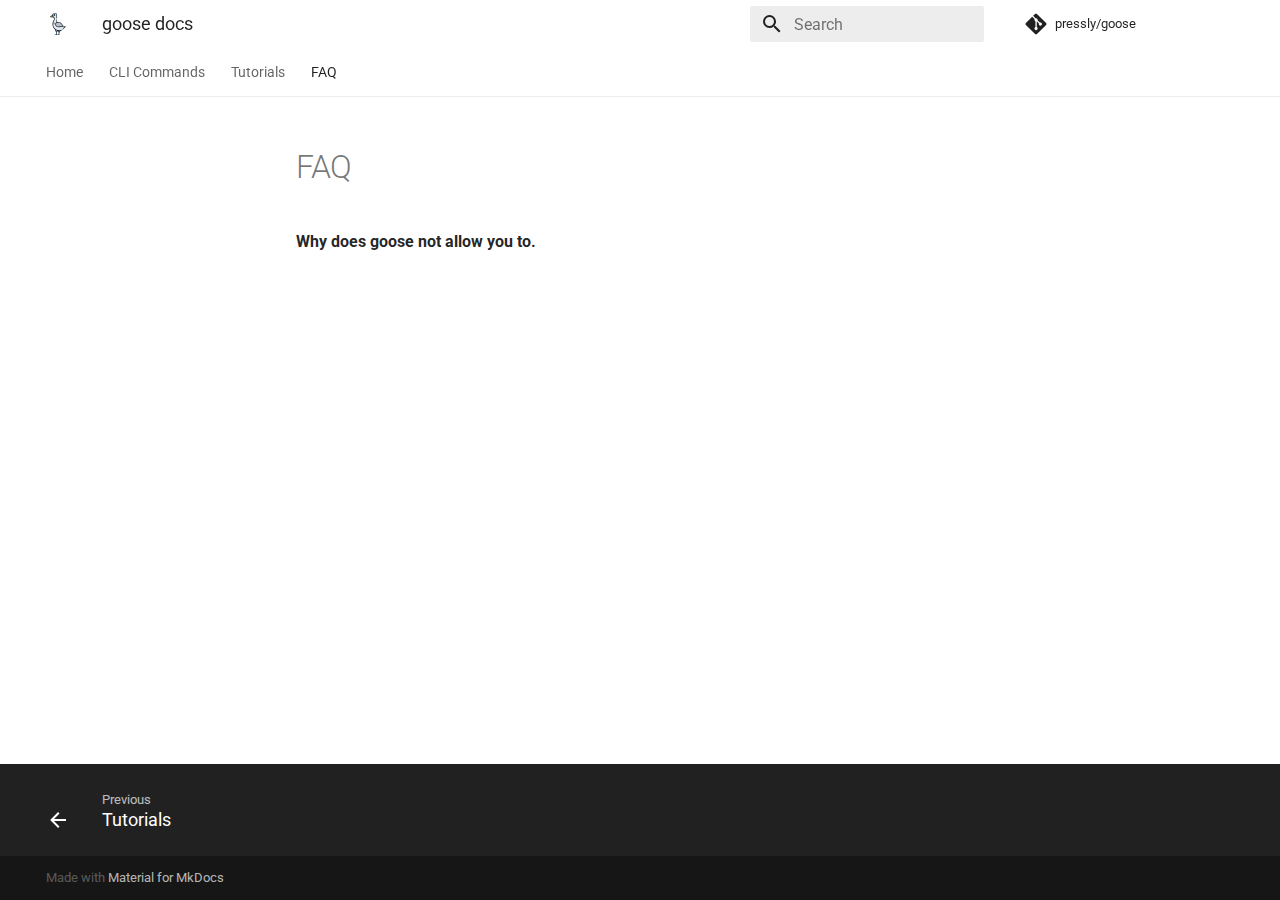
==== site/FAQ/index.html @ adbce0de "git init" ====
<!doctype html>
<html lang="en" class="no-js">
  <head>
    
      <meta charset="utf-8">
      <meta name="viewport" content="width=device-width,initial-scale=1">
      
        <meta name="description" content="The missing goose docs.">
      
      
      
      
        <link rel="canonical" href="https://pressly.github.io/goose/FAQ/">
      
      <link rel="icon" href="../assets/favicon.ico">
      <meta name="generator" content="mkdocs-1.2.2, mkdocs-material-7.2.2">
    
    
      
        <title>FAQ - goose docs</title>
      
    
    
      <link rel="stylesheet" href="../assets/stylesheets/main.1118c9be.min.css">
      
        
        <link rel="stylesheet" href="../assets/stylesheets/palette.ba0d045b.min.css">
        
          
          
          <meta name="theme-color" content="#ffffff">
        
      
    
    
    
      
        
        <link rel="preconnect" href="https://fonts.gstatic.com" crossorigin>
        <link rel="stylesheet" href="https://fonts.googleapis.com/css?family=Roboto:300,400,400i,700%7CRoboto+Mono&display=fallback">
        <style>:root{--md-text-font-family:"Roboto";--md-code-font-family:"Roboto Mono"}</style>
      
    
    
    
    
      


    
    
  </head>
  
  
    
    
    
    
    
    <body dir="ltr" data-md-color-scheme="" data-md-color-primary="white" data-md-color-accent="">
  
    
    <script>function __prefix(e){return new URL("..",location).pathname+"."+e}function __get(e,t=localStorage){return JSON.parse(t.getItem(__prefix(e)))}</script>
    
    <input class="md-toggle" data-md-toggle="drawer" type="checkbox" id="__drawer" autocomplete="off">
    <input class="md-toggle" data-md-toggle="search" type="checkbox" id="__search" autocomplete="off">
    <label class="md-overlay" for="__drawer"></label>
    <div data-md-component="skip">
      
    </div>
    <div data-md-component="announce">
      
    </div>
    
      <header class="md-header" data-md-component="header">
  <nav class="md-header__inner md-grid" aria-label="Header">
    <a href=".." title="goose docs" class="md-header__button md-logo" aria-label="goose docs" data-md-component="logo">
      
  <img src="../assets/goose.svg" alt="logo">

    </a>
    <label class="md-header__button md-icon" for="__drawer">
      <svg xmlns="http://www.w3.org/2000/svg" viewBox="0 0 24 24"><path d="M3 6h18v2H3V6m0 5h18v2H3v-2m0 5h18v2H3v-2z"/></svg>
    </label>
    <div class="md-header__title" data-md-component="header-title">
      <div class="md-header__ellipsis">
        <div class="md-header__topic">
          <span class="md-ellipsis">
            goose docs
          </span>
        </div>
        <div class="md-header__topic" data-md-component="header-topic">
          <span class="md-ellipsis">
            
              FAQ
            
          </span>
        </div>
      </div>
    </div>
    
    
    
      <label class="md-header__button md-icon" for="__search">
        <svg xmlns="http://www.w3.org/2000/svg" viewBox="0 0 24 24"><path d="M9.5 3A6.5 6.5 0 0 1 16 9.5c0 1.61-.59 3.09-1.56 4.23l.27.27h.79l5 5-1.5 1.5-5-5v-.79l-.27-.27A6.516 6.516 0 0 1 9.5 16 6.5 6.5 0 0 1 3 9.5 6.5 6.5 0 0 1 9.5 3m0 2C7 5 5 7 5 9.5S7 14 9.5 14 14 12 14 9.5 12 5 9.5 5z"/></svg>
      </label>
      
<div class="md-search" data-md-component="search" role="dialog">
  <label class="md-search__overlay" for="__search"></label>
  <div class="md-search__inner" role="search">
    <form class="md-search__form" name="search">
      <input type="text" class="md-search__input" name="query" aria-label="Search" placeholder="Search" autocapitalize="off" autocorrect="off" autocomplete="off" spellcheck="false" data-md-component="search-query" required>
      <label class="md-search__icon md-icon" for="__search">
        <svg xmlns="http://www.w3.org/2000/svg" viewBox="0 0 24 24"><path d="M9.5 3A6.5 6.5 0 0 1 16 9.5c0 1.61-.59 3.09-1.56 4.23l.27.27h.79l5 5-1.5 1.5-5-5v-.79l-.27-.27A6.516 6.516 0 0 1 9.5 16 6.5 6.5 0 0 1 3 9.5 6.5 6.5 0 0 1 9.5 3m0 2C7 5 5 7 5 9.5S7 14 9.5 14 14 12 14 9.5 12 5 9.5 5z"/></svg>
        <svg xmlns="http://www.w3.org/2000/svg" viewBox="0 0 24 24"><path d="M20 11v2H8l5.5 5.5-1.42 1.42L4.16 12l7.92-7.92L13.5 5.5 8 11h12z"/></svg>
      </label>
      <nav class="md-search__options" aria-label="Search">
        
        <button type="reset" class="md-search__icon md-icon" aria-label="Clear" tabindex="-1">
          <svg xmlns="http://www.w3.org/2000/svg" viewBox="0 0 24 24"><path d="M19 6.41 17.59 5 12 10.59 6.41 5 5 6.41 10.59 12 5 17.59 6.41 19 12 13.41 17.59 19 19 17.59 13.41 12 19 6.41z"/></svg>
        </button>
      </nav>
      
    </form>
    <div class="md-search__output">
      <div class="md-search__scrollwrap" data-md-scrollfix>
        <div class="md-search-result" data-md-component="search-result">
          <div class="md-search-result__meta">
            Initializing search
          </div>
          <ol class="md-search-result__list"></ol>
        </div>
      </div>
    </div>
  </div>
</div>
    
    
      <div class="md-header__source">
        
<a href="https://github.com/pressly/goose" title="Go to repository" class="md-source" data-md-component="source">
  <div class="md-source__icon md-icon">
    
    <svg xmlns="http://www.w3.org/2000/svg" viewBox="0 0 448 512"><path d="M439.55 236.05 244 40.45a28.87 28.87 0 0 0-40.81 0l-40.66 40.63 51.52 51.52c27.06-9.14 52.68 16.77 43.39 43.68l49.66 49.66c34.23-11.8 61.18 31 35.47 56.69-26.49 26.49-70.21-2.87-56-37.34L240.22 199v121.85c25.3 12.54 22.26 41.85 9.08 55a34.34 34.34 0 0 1-48.55 0c-17.57-17.6-11.07-46.91 11.25-56v-123c-20.8-8.51-24.6-30.74-18.64-45L142.57 101 8.45 235.14a28.86 28.86 0 0 0 0 40.81l195.61 195.6a28.86 28.86 0 0 0 40.8 0l194.69-194.69a28.86 28.86 0 0 0 0-40.81z"/></svg>
  </div>
  <div class="md-source__repository">
    pressly/goose
  </div>
</a>
      </div>
    
  </nav>
</header>
    
    <div class="md-container" data-md-component="container">
      
      
        
          
<nav class="md-tabs" aria-label="Tabs" data-md-component="tabs">
  <div class="md-tabs__inner md-grid">
    <ul class="md-tabs__list">
      
        
  
  


  <li class="md-tabs__item">
    <a href=".." class="md-tabs__link">
      Home
    </a>
  </li>

      
        
  
  


  
  
  
    <li class="md-tabs__item">
      <a href="../commands/commands/" class="md-tabs__link">
        CLI Commands
      </a>
    </li>
  

      
        
  
  


  <li class="md-tabs__item">
    <a href="../tutorials/" class="md-tabs__link">
      Tutorials
    </a>
  </li>

      
        
  
  
    
  


  <li class="md-tabs__item">
    <a href="./" class="md-tabs__link md-tabs__link--active">
      FAQ
    </a>
  </li>

      
    </ul>
  </div>
</nav>
        
      
      <main class="md-main" data-md-component="main">
        <div class="md-main__inner md-grid">
          
            
              
              <div class="md-sidebar md-sidebar--primary" data-md-component="sidebar" data-md-type="navigation" >
                <div class="md-sidebar__scrollwrap">
                  <div class="md-sidebar__inner">
                    

  


<nav class="md-nav md-nav--primary md-nav--lifted" aria-label="Navigation" data-md-level="0">
  <label class="md-nav__title" for="__drawer">
    <a href=".." title="goose docs" class="md-nav__button md-logo" aria-label="goose docs" data-md-component="logo">
      
  <img src="../assets/goose.svg" alt="logo">

    </a>
    goose docs
  </label>
  
    <div class="md-nav__source">
      
<a href="https://github.com/pressly/goose" title="Go to repository" class="md-source" data-md-component="source">
  <div class="md-source__icon md-icon">
    
    <svg xmlns="http://www.w3.org/2000/svg" viewBox="0 0 448 512"><path d="M439.55 236.05 244 40.45a28.87 28.87 0 0 0-40.81 0l-40.66 40.63 51.52 51.52c27.06-9.14 52.68 16.77 43.39 43.68l49.66 49.66c34.23-11.8 61.18 31 35.47 56.69-26.49 26.49-70.21-2.87-56-37.34L240.22 199v121.85c25.3 12.54 22.26 41.85 9.08 55a34.34 34.34 0 0 1-48.55 0c-17.57-17.6-11.07-46.91 11.25-56v-123c-20.8-8.51-24.6-30.74-18.64-45L142.57 101 8.45 235.14a28.86 28.86 0 0 0 0 40.81l195.61 195.6a28.86 28.86 0 0 0 40.8 0l194.69-194.69a28.86 28.86 0 0 0 0-40.81z"/></svg>
  </div>
  <div class="md-source__repository">
    pressly/goose
  </div>
</a>
    </div>
  
  <ul class="md-nav__list" data-md-scrollfix>
    
      
      
      

  
  
  
    <li class="md-nav__item">
      <a href=".." class="md-nav__link">
        Home
      </a>
    </li>
  

    
      
      
      

  
  
  
    
    <li class="md-nav__item md-nav__item--nested">
      
      
        <input class="md-nav__toggle md-toggle" data-md-toggle="__nav_2" type="checkbox" id="__nav_2" >
      
      <label class="md-nav__link" for="__nav_2">
        CLI Commands
        <span class="md-nav__icon md-icon"></span>
      </label>
      <nav class="md-nav" aria-label="CLI Commands" data-md-level="1">
        <label class="md-nav__title" for="__nav_2">
          <span class="md-nav__icon md-icon"></span>
          CLI Commands
        </label>
        <ul class="md-nav__list" data-md-scrollfix>
          
            
  
  
  
    <li class="md-nav__item">
      <a href="../commands/commands/" class="md-nav__link">
        Commands
      </a>
    </li>
  

          
            
  
  
  
    <li class="md-nav__item">
      <a href="../commands/experimental/" class="md-nav__link">
        Experimental
      </a>
    </li>
  

          
        </ul>
      </nav>
    </li>
  

    
      
      
      

  
  
  
    <li class="md-nav__item">
      <a href="../tutorials/" class="md-nav__link">
        Tutorials
      </a>
    </li>
  

    
      
      
      

  
  
    
  
  
    <li class="md-nav__item md-nav__item--active">
      
      <input class="md-nav__toggle md-toggle" data-md-toggle="toc" type="checkbox" id="__toc">
      
      
      
      <a href="./" class="md-nav__link md-nav__link--active">
        FAQ
      </a>
      
    </li>
  

    
  </ul>
</nav>
                  </div>
                </div>
              </div>
            
            
          
          <div class="md-content" data-md-component="content">
            <article class="md-content__inner md-typeset">
              
                
                
                  <h1>FAQ</h1>
                
                <p><strong>Why does goose not allow you to.</strong></p>
                
              
              
                


              
            </article>
          </div>
        </div>
        
      </main>
      
        
<footer class="md-footer">
  
    <nav class="md-footer__inner md-grid" aria-label="Footer">
      
        
        <a href="../tutorials/" class="md-footer__link md-footer__link--prev" aria-label="Previous: Tutorials" rel="prev">
          <div class="md-footer__button md-icon">
            <svg xmlns="http://www.w3.org/2000/svg" viewBox="0 0 24 24"><path d="M20 11v2H8l5.5 5.5-1.42 1.42L4.16 12l7.92-7.92L13.5 5.5 8 11h12z"/></svg>
          </div>
          <div class="md-footer__title">
            <div class="md-ellipsis">
              <span class="md-footer__direction">
                Previous
              </span>
              Tutorials
            </div>
          </div>
        </a>
      
      
    </nav>
  
  <div class="md-footer-meta md-typeset">
    <div class="md-footer-meta__inner md-grid">
      <div class="md-footer-copyright">
        
        Made with
        <a href="https://squidfunk.github.io/mkdocs-material/" target="_blank" rel="noopener">
          Material for MkDocs
        </a>
        
      </div>
      
    </div>
  </div>
</footer>
      
    </div>
    <div class="md-dialog" data-md-component="dialog">
      <div class="md-dialog__inner md-typeset"></div>
    </div>
    <script id="__config" type="application/json">{"base": "..", "features": ["navigation.instant", "navigation.tracking", "navigation.tabs", "navigation.sections"], "translations": {"clipboard.copy": "Copy to clipboard", "clipboard.copied": "Copied to clipboard", "search.config.lang": "en", "search.config.pipeline": "trimmer, stopWordFilter", "search.config.separator": "[\\s\\-]+", "search.placeholder": "Search", "search.result.placeholder": "Type to start searching", "search.result.none": "No matching documents", "search.result.one": "1 matching document", "search.result.other": "# matching documents", "search.result.more.one": "1 more on this page", "search.result.more.other": "# more on this page", "search.result.term.missing": "Missing", "select.version.title": "Select version"}, "search": "../assets/javascripts/workers/search.709b4209.min.js", "version": null}</script>
    
    
      <script src="../assets/javascripts/bundle.2b46852b.min.js"></script>
      
    
  </body>
</html>
---- site/assets/stylesheets/main.1118c9be.min.css ----
@charset "UTF-8";html{-webkit-text-size-adjust:none;-ms-text-size-adjust:none;text-size-adjust:none;box-sizing:border-box}*,:after,:before{box-sizing:inherit}body{margin:0}a,button,input,label{-webkit-tap-highlight-color:transparent}a{color:inherit;text-decoration:none}hr{border:0;box-sizing:content-box;display:block;height:.05rem;overflow:visible;padding:0}small{font-size:80%}sub,sup{line-height:1em}img{border-style:none}table{border-collapse:separate;border-spacing:0}td,th{font-weight:400;vertical-align:top}button{background:transparent;border:0;font-family:inherit;font-size:inherit;margin:0;padding:0}input{border:0;outline:none}:root{--md-default-fg-color:rgba(0,0,0,0.87);--md-default-fg-color--light:rgba(0,0,0,0.54);--md-default-fg-color--lighter:rgba(0,0,0,0.32);--md-default-fg-color--lightest:rgba(0,0,0,0.07);--md-default-bg-color:#fff;--md-default-bg-color--light:hsla(0,0%,100%,0.7);--md-default-bg-color--lighter:hsla(0,0%,100%,0.3);--md-default-bg-color--lightest:hsla(0,0%,100%,0.12);--md-primary-fg-color:#4051b5;--md-primary-fg-color--light:#5d6cc0;--md-primary-fg-color--dark:#303fa1;--md-primary-bg-color:#fff;--md-primary-bg-color--light:hsla(0,0%,100%,0.7);--md-accent-fg-color:#526cfe;--md-accent-fg-color--transparent:rgba(82,108,254,0.1);--md-accent-bg-color:#fff;--md-accent-bg-color--light:hsla(0,0%,100%,0.7)}:root>*{--md-code-fg-color:#36464e;--md-code-bg-color:#f5f5f5;--md-code-hl-color:rgba(255,255,0,0.5);--md-code-hl-number-color:#d52a2a;--md-code-hl-special-color:#db1457;--md-code-hl-function-color:#a846b9;--md-code-hl-constant-color:#6e59d9;--md-code-hl-keyword-color:#3f6ec6;--md-code-hl-string-color:#1c7d4d;--md-code-hl-name-color:var(--md-code-fg-color);--md-code-hl-operator-color:var(--md-default-fg-color--light);--md-code-hl-punctuation-color:var(--md-default-fg-color--light);--md-code-hl-comment-color:var(--md-default-fg-color--light);--md-code-hl-generic-color:var(--md-default-fg-color--light);--md-code-hl-variable-color:var(--md-default-fg-color--light);--md-typeset-color:var(--md-default-fg-color);--md-typeset-a-color:var(--md-primary-fg-color);--md-typeset-mark-color:rgba(255,255,0,0.5);--md-typeset-del-color:hsla(6,90%,60%,0.15);--md-typeset-ins-color:rgba(11,213,112,0.15);--md-typeset-kbd-color:#fafafa;--md-typeset-kbd-accent-color:#fff;--md-typeset-kbd-border-color:#b8b8b8;--md-admonition-fg-color:var(--md-default-fg-color);--md-admonition-bg-color:var(--md-default-bg-color);--md-footer-fg-color:#fff;--md-footer-fg-color--light:hsla(0,0%,100%,0.7);--md-footer-fg-color--lighter:hsla(0,0%,100%,0.3);--md-footer-bg-color:rgba(0,0,0,0.87);--md-footer-bg-color--dark:rgba(0,0,0,0.32)}.md-icon svg{fill:currentColor;display:block;height:1.2rem;width:1.2rem}body{-webkit-font-smoothing:antialiased;-moz-osx-font-smoothing:grayscale}body,input{font-feature-settings:"kern","liga";font-family:var(--md-text-font-family,_),-apple-system,BlinkMacSystemFont,Helvetica,Arial,sans-serif}body,code,input,kbd,pre{color:var(--md-typeset-color)}code,kbd,pre{font-feature-settings:"kern";font-family:var(--md-code-font-family,_),SFMono-Regular,Consolas,Menlo,monospace}:root{--md-typeset-table--ascending:url('data:image/svg+xml;charset=utf-8,<svg xmlns="http://www.w3.org/2000/svg" viewBox="0 0 24 24"><path d="M11 4h2v12l5.5-5.5 1.42 1.42L12 19.84l-7.92-7.92L5.5 10.5 11 16V4z"/></svg>');--md-typeset-table--descending:url('data:image/svg+xml;charset=utf-8,<svg xmlns="http://www.w3.org/2000/svg" viewBox="0 0 24 24"><path d="M13 20h-2V8l-5.5 5.5-1.42-1.42L12 4.16l7.92 7.92-1.42 1.42L13 8v12z"/></svg>')}.md-typeset{-webkit-print-color-adjust:exact;color-adjust:exact;font-size:.8rem;line-height:1.6}@media print{.md-typeset{font-size:.68rem}}.md-typeset blockquote,.md-typeset dl,.md-typeset figure,.md-typeset ol,.md-typeset pre,.md-typeset ul{margin:1em 0}.md-typeset h1{color:var(--md-default-fg-color--light);font-size:2em;line-height:1.3;margin:0 0 1.25em}.md-typeset h1,.md-typeset h2{font-weight:300;letter-spacing:-.01em}.md-typeset h2{font-size:1.5625em;line-height:1.4;margin:1.6em 0 .64em}.md-typeset h3{font-size:1.25em;font-weight:400;letter-spacing:-.01em;line-height:1.5;margin:1.6em 0 .8em}.md-typeset h2+h3{margin-top:.8em}.md-typeset h4{font-weight:700;letter-spacing:-.01em;margin:1em 0}.md-typeset h5,.md-typeset h6{color:var(--md-default-fg-color--light);font-size:.8em;font-weight:700;letter-spacing:-.01em;margin:1.25em 0}.md-typeset h5{text-transform:uppercase}.md-typeset hr{border-bottom:.05rem solid var(--md-default-fg-color--lightest);display:flow-root;margin:1.5em 0}.md-typeset a{color:var(--md-typeset-a-color);word-break:break-word}.md-typeset a,.md-typeset a:before{transition:color 125ms}.md-typeset a:focus,.md-typeset a:hover{color:var(--md-accent-fg-color)}.md-typeset a.focus-visible{outline-color:var(--md-accent-fg-color);outline-offset:.2rem}.md-typeset code,.md-typeset kbd,.md-typeset pre{color:var(--md-code-fg-color);direction:ltr}@media print{.md-typeset code,.md-typeset kbd,.md-typeset pre{white-space:pre-wrap}}.md-typeset code{background-color:var(--md-code-bg-color);border-radius:.1rem;-webkit-box-decoration-break:clone;box-decoration-break:clone;font-size:.85em;padding:0 .2941176471em;word-break:break-word}.md-typeset code:not(.focus-visible){-webkit-tap-highlight-color:transparent;outline:none}.md-typeset h1 code,.md-typeset h2 code,.md-typeset h3 code,.md-typeset h4 code,.md-typeset h5 code,.md-typeset h6 code{background-color:transparent;box-shadow:none;margin:initial;padding:initial}.md-typeset a code{color:currentColor}.md-typeset pre{display:flow-root;line-height:1.4;position:relative}.md-typeset pre>code{-webkit-box-decoration-break:slice;box-decoration-break:slice;box-shadow:none;display:block;margin:0;overflow:auto;padding:.7720588235em 1.1764705882em;scrollbar-color:var(--md-default-fg-color--lighter) transparent;scrollbar-width:thin;touch-action:auto;word-break:normal}.md-typeset pre>code:hover{scrollbar-color:var(--md-accent-fg-color) transparent}.md-typeset pre>code::-webkit-scrollbar{height:.2rem;width:.2rem}.md-typeset pre>code::-webkit-scrollbar-thumb{background-color:var(--md-default-fg-color--lighter)}.md-typeset pre>code::-webkit-scrollbar-thumb:hover{background-color:var(--md-accent-fg-color)}@media screen and (max-width:44.9375em){.md-typeset>pre{margin:1em -.8rem}.md-typeset>pre code{border-radius:0}}.md-typeset kbd{background-color:var(--md-typeset-kbd-color);border-radius:.1rem;box-shadow:0 .1rem 0 .05rem var(--md-typeset-kbd-border-color),0 .1rem 0 var(--md-typeset-kbd-border-color),0 -.1rem .2rem var(--md-typeset-kbd-accent-color) inset;color:var(--md-default-fg-color);display:inline-block;font-size:.75em;padding:0 .6666666667em;vertical-align:text-top;word-break:break-word}.md-typeset mark{background-color:var(--md-typeset-mark-color);-webkit-box-decoration-break:clone;box-decoration-break:clone;color:inherit;word-break:break-word}.md-typeset abbr{border-bottom:.05rem dotted var(--md-default-fg-color--light);cursor:help;text-decoration:none}@media (hover:none){.md-typeset abbr{position:relative}.md-typeset abbr[title]:focus:after,.md-typeset abbr[title]:hover:after{background-color:var(--md-default-fg-color);border-radius:.1rem;box-shadow:0 2px 2px 0 rgba(0,0,0,.14),0 1px 5px 0 rgba(0,0,0,.12),0 3px 1px -2px rgba(0,0,0,.2);color:var(--md-default-bg-color);content:attr(title);display:inline-block;font-size:.7rem;left:0;margin-top:2em;max-width:80%;min-width:-webkit-max-content;min-width:-moz-max-content;min-width:max-content;padding:.2rem .3rem;position:absolute;width:auto}}.md-typeset small{opacity:.75}.md-typeset sub,.md-typeset sup{margin-left:.078125em}[dir=rtl] .md-typeset sub,[dir=rtl] .md-typeset sup{margin-left:0;margin-right:.078125em}.md-typeset blockquote{border-left:.2rem solid var(--md-default-fg-color--lighter);color:var(--md-default-fg-color--light);display:flow-root;padding-left:.6rem}[dir=rtl] .md-typeset blockquote{border-left:initial;border-right:.2rem solid var(--md-default-fg-color--lighter);padding-left:0;padding-right:.6rem}.md-typeset ul{list-style-type:disc}.md-typeset ol,.md-typeset ul{display:flow-root;margin-left:.625em;padding:0}[dir=rtl] .md-typeset ol,[dir=rtl] .md-typeset ul{margin-left:0;margin-right:.625em}.md-typeset ol ol,.md-typeset ul ol{list-style-type:lower-alpha}.md-typeset ol ol ol,.md-typeset ul ol ol{list-style-type:lower-roman}.md-typeset ol li,.md-typeset ul li{margin-bottom:.5em;margin-left:1.25em}[dir=rtl] .md-typeset ol li,[dir=rtl] .md-typeset ul li{margin-left:0;margin-right:1.25em}.md-typeset ol li blockquote,.md-typeset ol li p,.md-typeset ul li blockquote,.md-typeset ul li p{margin:.5em 0}.md-typeset ol li:last-child,.md-typeset ul li:last-child{margin-bottom:0}.md-typeset ol li ol,.md-typeset ol li ul,.md-typeset ul li ol,.md-typeset ul li ul{margin:.5em 0 .5em .625em}[dir=rtl] .md-typeset ol li ol,[dir=rtl] .md-typeset ol li ul,[dir=rtl] .md-typeset ul li ol,[dir=rtl] .md-typeset ul li ul{margin-left:0;margin-right:.625em}.md-typeset dd{margin:1em 0 1.5em 1.875em}[dir=rtl] .md-typeset dd{margin-left:0;margin-right:1.875em}.md-typeset img,.md-typeset svg{height:auto;max-width:100%}.md-typeset img[align=left],.md-typeset svg[align=left]{margin:1em 1em 1em 0}.md-typeset img[align=right],.md-typeset svg[align=right]{margin:1em 0 1em 1em}.md-typeset img[align]:only-child,.md-typeset svg[align]:only-child{margin-top:0}.md-typeset figure{display:flow-root;margin:0 auto;max-width:100%;text-align:center;width:-webkit-fit-content;width:-moz-fit-content;width:fit-content}.md-typeset figure img{display:block}.md-typeset figcaption{font-style:italic;margin:1em auto 2em;max-width:24rem}.md-typeset iframe{max-width:100%}.md-typeset table:not([class]){background-color:var(--md-default-bg-color);border-radius:.1rem;box-shadow:0 .2rem .5rem rgba(0,0,0,.05),0 0 .05rem rgba(0,0,0,.1);display:inline-block;font-size:.64rem;max-width:100%;overflow:auto;touch-action:auto}@media print{.md-typeset table:not([class]){display:table}}.md-typeset table:not([class])+*{margin-top:1.5em}.md-typeset table:not([class]) td>:first-child,.md-typeset table:not([class]) th>:first-child{margin-top:0}.md-typeset table:not([class]) td>:last-child,.md-typeset table:not([class]) th>:last-child{margin-bottom:0}.md-typeset table:not([class]) td:not([align]),.md-typeset table:not([class]) th:not([align]){text-align:left}[dir=rtl] .md-typeset table:not([class]) td:not([align]),[dir=rtl] .md-typeset table:not([class]) th:not([align]){text-align:right}.md-typeset table:not([class]) th{background-color:var(--md-default-fg-color--light);color:var(--md-default-bg-color);min-width:5rem;padding:.9375em 1.25em;vertical-align:top}.md-typeset table:not([class]) th a{color:inherit}.md-typeset table:not([class]) td{border-top:.05rem solid var(--md-default-fg-color--lightest);padding:.9375em 1.25em;vertical-align:top}.md-typeset table:not([class]) tr{transition:background-color 125ms}.md-typeset table:not([class]) tr:hover{background-color:rgba(0,0,0,.035);box-shadow:0 .05rem 0 var(--md-default-bg-color) inset}.md-typeset table:not([class]) tr:first-child td{border-top:0}.md-typeset table:not([class]) a{word-break:normal}.md-typeset table th[role=columnheader]{cursor:pointer}.md-typeset table th[role=columnheader]:after{content:"";display:inline-block;height:1.2em;margin-left:.5em;-webkit-mask-repeat:no-repeat;mask-repeat:no-repeat;-webkit-mask-size:contain;mask-size:contain;vertical-align:sub;width:1.2em}.md-typeset table th[role=columnheader][aria-sort=ascending]:after{background-color:currentColor;-webkit-mask-image:var(--md-typeset-table--ascending);mask-image:var(--md-typeset-table--ascending)}.md-typeset table th[role=columnheader][aria-sort=descending]:after{background-color:currentColor;-webkit-mask-image:var(--md-typeset-table--descending);mask-image:var(--md-typeset-table--descending)}.md-typeset__scrollwrap{margin:1em -.8rem;overflow-x:auto;touch-action:auto}.md-typeset__table{display:inline-block;margin-bottom:.5em;padding:0 .8rem}@media print{.md-typeset__table{display:block}}html .md-typeset__table table{display:table;margin:0;overflow:hidden;width:100%}html{font-size:125%;height:100%;overflow-x:hidden}@media screen and (min-width:100em){html{font-size:137.5%}}@media screen and (min-width:125em){html{font-size:150%}}body{background-color:var(--md-default-bg-color);display:flex;flex-direction:column;font-size:.5rem;min-height:100%;position:relative;width:100%}@media print{body{display:block}}@media screen and (max-width:59.9375em){body[data-md-state=lock]{position:fixed}}.md-grid{margin-left:auto;margin-right:auto;max-width:61rem}.md-container{display:flex;flex-direction:column;flex-grow:1}@media print{.md-container{display:block}}.md-main{flex-grow:1}.md-main__inner{display:flex;height:100%;margin-top:1.5rem}.md-ellipsis{overflow:hidden;text-overflow:ellipsis;white-space:nowrap}.md-toggle{display:none}.md-option{height:0;opacity:0;position:absolute;width:0}.md-option:checked+label:not([hidden]){display:block}.md-option.focus-visible+label{outline-color:var(--md-accent-fg-color);outline-style:auto}.md-skip{background-color:var(--md-default-fg-color);border-radius:.1rem;color:var(--md-default-bg-color);font-size:.64rem;margin:.5rem;opacity:0;outline-color:var(--md-accent-fg-color);padding:.3rem .5rem;position:fixed;transform:translateY(.4rem);z-index:-1}.md-skip:focus{opacity:1;transform:translateY(0);transition:transform .25s cubic-bezier(.4,0,.2,1),opacity 175ms 75ms;z-index:10}@page{margin:25mm}.md-announce{background-color:var(--md-footer-bg-color);overflow:auto}@media print{.md-announce{display:none}}.md-announce__inner{color:var(--md-footer-fg-color);font-size:.7rem;margin:.6rem auto;padding:0 .8rem}:root{--md-clipboard-icon:url('data:image/svg+xml;charset=utf-8,<svg xmlns="http://www.w3.org/2000/svg" viewBox="0 0 24 24"><path d="M19 21H8V7h11m0-2H8a2 2 0 0 0-2 2v14a2 2 0 0 0 2 2h11a2 2 0 0 0 2-2V7a2 2 0 0 0-2-2m-3-4H4a2 2 0 0 0-2 2v14h2V3h12V1z"/></svg>')}.md-clipboard{border-radius:.1rem;color:var(--md-default-fg-color--lightest);cursor:pointer;height:1.5em;outline-color:var(--md-accent-fg-color);outline-offset:.1rem;position:absolute;right:.5em;top:.5em;transition:color .25s;width:1.5em;z-index:1}@media print{.md-clipboard{display:none}}.md-clipboard:not(.focus-visible){-webkit-tap-highlight-color:transparent;outline:none}:hover>.md-clipboard{color:var(--md-default-fg-color--light)}.md-clipboard:focus,.md-clipboard:hover{color:var(--md-accent-fg-color)}.md-clipboard:after{background-color:currentColor;content:"";display:block;height:1.125em;margin:0 auto;-webkit-mask-image:var(--md-clipboard-icon);mask-image:var(--md-clipboard-icon);-webkit-mask-repeat:no-repeat;mask-repeat:no-repeat;-webkit-mask-size:contain;mask-size:contain;width:1.125em}.md-clipboard--inline{cursor:pointer}.md-clipboard--inline code{transition:color .25s,background-color .25s}.md-clipboard--inline:focus code,.md-clipboard--inline:hover code{background-color:var(--md-accent-fg-color--transparent);color:var(--md-accent-fg-color)}.md-content{flex-grow:1;overflow:hidden;scroll-padding-top:51.2rem}.md-content__inner{margin:0 .8rem 1.2rem;padding-top:.6rem}@media screen and (min-width:76.25em){.md-sidebar--primary:not([hidden])~.md-content>.md-content__inner{margin-left:1.2rem}[dir=rtl] .md-sidebar--primary:not([hidden])~.md-content>.md-content__inner{margin-left:.8rem;margin-right:1.2rem}.md-sidebar--secondary:not([hidden])~.md-content>.md-content__inner{margin-right:1.2rem}[dir=rtl] .md-sidebar--secondary:not([hidden])~.md-content>.md-content__inner{margin-left:1.2rem;margin-right:.8rem}}.md-content__inner:before{content:"";display:block;height:.4rem}.md-content__inner>:last-child{margin-bottom:0}.md-content__button{float:right;margin:.4rem 0 .4rem .4rem;padding:0}@media print{.md-content__button{display:none}}[dir=rtl] .md-content__button{float:left;margin-left:0;margin-right:.4rem}[dir=rtl] .md-content__button svg{transform:scaleX(-1)}.md-typeset .md-content__button{color:var(--md-default-fg-color--lighter)}.md-content__button svg{display:inline;vertical-align:top}.md-dialog{background-color:var(--md-default-fg-color);border-radius:.1rem;bottom:.8rem;box-shadow:0 2px 2px 0 rgba(0,0,0,.14),0 1px 5px 0 rgba(0,0,0,.12),0 3px 1px -2px rgba(0,0,0,.2);left:auto;min-width:11.1rem;opacity:0;padding:.4rem .6rem;pointer-events:none;position:fixed;right:.8rem;transform:translateY(100%);transition:transform 0ms .4s,opacity .4s;z-index:3}@media print{.md-dialog{display:none}}[dir=rtl] .md-dialog{left:.8rem;right:auto}.md-dialog[data-md-state=open]{opacity:1;pointer-events:auto;transform:translateY(0);transition:transform .4s cubic-bezier(.075,.85,.175,1),opacity .4s}.md-dialog__inner{color:var(--md-default-bg-color);font-size:.7rem}.md-typeset .md-button{border:.1rem solid;border-radius:.1rem;color:var(--md-primary-fg-color);cursor:pointer;display:inline-block;font-weight:700;padding:.625em 2em;transition:color 125ms,background-color 125ms,border-color 125ms}.md-typeset .md-button--primary{background-color:var(--md-primary-fg-color);border-color:var(--md-primary-fg-color);color:var(--md-primary-bg-color)}.md-typeset .md-button:focus,.md-typeset .md-button:hover{background-color:var(--md-accent-fg-color);border-color:var(--md-accent-fg-color);color:var(--md-accent-bg-color)}.md-typeset .md-input{border-radius:.1rem;box-shadow:0 .2rem .5rem rgba(0,0,0,.1),0 .025rem .05rem rgba(0,0,0,.1);font-size:.8rem;height:1.8rem;padding:0 .6rem;transition:box-shadow .25s}.md-typeset .md-input:focus,.md-typeset .md-input:hover{box-shadow:0 .4rem 1rem rgba(0,0,0,.15),0 .025rem .05rem rgba(0,0,0,.15)}.md-typeset .md-input--stretch{width:100%}.md-header{background-color:var(--md-primary-fg-color);box-shadow:0 0 .2rem transparent,0 .2rem .4rem transparent;color:var(--md-primary-bg-color);left:0;position:-webkit-sticky;position:sticky;right:0;top:0;z-index:3}@media print{.md-header{display:none}}.md-header[data-md-state=shadow]{box-shadow:0 0 .2rem rgba(0,0,0,.1),0 .2rem .4rem rgba(0,0,0,.2);transition:transform .25s cubic-bezier(.1,.7,.1,1),box-shadow .25s}.md-header[data-md-state=hidden]{transform:translateY(-100%);transition:transform .25s cubic-bezier(.8,0,.6,1),box-shadow .25s}.md-header__inner{align-items:center;display:flex;padding:0 .2rem}.md-header__button{color:currentColor;cursor:pointer;margin:.2rem;outline-color:var(--md-accent-fg-color);padding:.4rem;position:relative;transition:opacity .25s;vertical-align:middle;z-index:1}.md-header__button:hover{opacity:.7}.md-header__button:not([hidden]){display:inline-block}.md-header__button:not(.focus-visible){-webkit-tap-highlight-color:transparent;outline:none}.md-header__button.md-logo{margin:.2rem;padding:.4rem}@media screen and (max-width:76.1875em){.md-header__button.md-logo{display:none}}.md-header__button.md-logo img,.md-header__button.md-logo svg{fill:currentColor;display:block;height:1.2rem;width:1.2rem}@media screen and (min-width:60em){.md-header__button[for=__search]{display:none}}.no-js .md-header__button[for=__search]{display:none}[dir=rtl] .md-header__button[for=__search] svg{transform:scaleX(-1)}@media screen and (min-width:76.25em){.md-header__button[for=__drawer]{display:none}}.md-header__topic{display:flex;max-width:100%;position:absolute;transition:transform .4s cubic-bezier(.1,.7,.1,1),opacity .15s}.md-header__topic+.md-header__topic{opacity:0;pointer-events:none;transform:translateX(1.25rem);transition:transform .4s cubic-bezier(1,.7,.1,.1),opacity .15s;z-index:-1}[dir=rtl] .md-header__topic+.md-header__topic{transform:translateX(-1.25rem)}.md-header__title{flex-grow:1;font-size:.9rem;height:2.4rem;line-height:2.4rem;margin-left:1rem;margin-right:.4rem}.md-header__title[data-md-state=active] .md-header__topic{opacity:0;pointer-events:none;transform:translateX(-1.25rem);transition:transform .4s cubic-bezier(1,.7,.1,.1),opacity .15s;z-index:-1}[dir=rtl] .md-header__title[data-md-state=active] .md-header__topic{transform:translateX(1.25rem)}.md-header__title[data-md-state=active] .md-header__topic+.md-header__topic{opacity:1;pointer-events:auto;transform:translateX(0);transition:transform .4s cubic-bezier(.1,.7,.1,1),opacity .15s;z-index:0}.md-header__title>.md-header__ellipsis{height:100%;position:relative;width:100%}.md-header__option{display:flex;flex-shrink:0;max-width:100%;transition:max-width 0ms .25s,opacity .25s .25s;white-space:nowrap}[data-md-toggle=search]:checked~.md-header .md-header__option{max-width:0;opacity:0;transition:max-width 0ms,opacity 0ms}.md-header__source{display:none}@media screen and (min-width:60em){.md-header__source{display:block;margin-left:1rem;max-width:11.7rem;width:11.7rem}[dir=rtl] .md-header__source{margin-left:0;margin-right:1rem}}@media screen and (min-width:76.25em){.md-header__source{margin-left:1.4rem}[dir=rtl] .md-header__source{margin-right:1.4rem}}.md-footer{background-color:var(--md-footer-bg-color);color:var(--md-footer-fg-color)}@media print{.md-footer{display:none}}.md-footer__inner{overflow:auto;padding:.2rem}.md-footer__link{display:flex;outline-color:var(--md-accent-fg-color);padding-bottom:.4rem;padding-top:1.4rem;transition:opacity .25s}@media screen and (min-width:45em){.md-footer__link{width:50%}}.md-footer__link:focus,.md-footer__link:hover{opacity:.7}.md-footer__link--prev{float:left}@media screen and (max-width:44.9375em){.md-footer__link--prev{width:25%}.md-footer__link--prev .md-footer__title{display:none}}[dir=rtl] .md-footer__link--prev{float:right}[dir=rtl] .md-footer__link--prev svg{transform:scaleX(-1)}.md-footer__link--next{float:right;text-align:right}@media screen and (max-width:44.9375em){.md-footer__link--next{width:75%}}[dir=rtl] .md-footer__link--next{float:left;text-align:left}[dir=rtl] .md-footer__link--next svg{transform:scaleX(-1)}.md-footer__title{flex-grow:1;font-size:.9rem;line-height:2.4rem;max-width:calc(100% - 2.4rem);padding:0 1rem;position:relative}.md-footer__button{margin:.2rem;padding:.4rem}.md-footer__direction{font-size:.64rem;left:0;margin-top:-1rem;opacity:.7;padding:0 1rem;position:absolute;right:0}.md-footer-meta{background-color:var(--md-footer-bg-color--dark)}.md-footer-meta__inner{display:flex;flex-wrap:wrap;justify-content:space-between;padding:.2rem}html .md-footer-meta.md-typeset a{color:var(--md-footer-fg-color--light)}html .md-footer-meta.md-typeset a:focus,html .md-footer-meta.md-typeset a:hover{color:var(--md-footer-fg-color)}.md-footer-copyright{color:var(--md-footer-fg-color--lighter);font-size:.64rem;margin:auto .6rem;padding:.4rem 0;width:100%}@media screen and (min-width:45em){.md-footer-copyright{width:auto}}.md-footer-copyright__highlight{color:var(--md-footer-fg-color--light)}.md-footer-social{margin:0 .4rem;padding:.2rem 0 .6rem}@media screen and (min-width:45em){.md-footer-social{padding:.6rem 0}}.md-footer-social__link{display:inline-block;height:1.6rem;text-align:center;width:1.6rem}.md-footer-social__link:before{line-height:1.9}.md-footer-social__link svg{fill:currentColor;max-height:.8rem;vertical-align:-25%}:root{--md-nav-icon--prev:url('data:image/svg+xml;charset=utf-8,<svg xmlns="http://www.w3.org/2000/svg" viewBox="0 0 24 24"><path d="M20 11v2H8l5.5 5.5-1.42 1.42L4.16 12l7.92-7.92L13.5 5.5 8 11h12z"/></svg>');--md-nav-icon--next:url('data:image/svg+xml;charset=utf-8,<svg xmlns="http://www.w3.org/2000/svg" viewBox="0 0 24 24"><path d="M8.59 16.58 13.17 12 8.59 7.41 10 6l6 6-6 6-1.41-1.42z"/></svg>');--md-toc-icon:url('data:image/svg+xml;charset=utf-8,<svg xmlns="http://www.w3.org/2000/svg" viewBox="0 0 24 24"><path d="M3 9h14V7H3v2m0 4h14v-2H3v2m0 4h14v-2H3v2m16 0h2v-2h-2v2m0-10v2h2V7h-2m0 6h2v-2h-2v2z"/></svg>')}.md-nav{font-size:.7rem;line-height:1.3}.md-nav__title{display:block;font-weight:700;overflow:hidden;padding:0 .6rem;text-overflow:ellipsis}.md-nav__title .md-nav__button{display:none}.md-nav__title .md-nav__button img{height:100%;width:auto}.md-nav__title .md-nav__button.md-logo img,.md-nav__title .md-nav__button.md-logo svg{fill:currentColor;display:block;height:2.4rem;width:2.4rem}.md-nav__list{list-style:none;margin:0;padding:0}.md-nav__item{padding:0 .6rem}.md-nav__item .md-nav__item{padding-right:0}[dir=rtl] .md-nav__item .md-nav__item{padding-left:0;padding-right:.6rem}.md-nav__link{cursor:pointer;display:block;margin-top:.625em;overflow:hidden;scroll-snap-align:start;text-overflow:ellipsis;transition:color 125ms}.md-nav__link[data-md-state=blur]{color:var(--md-default-fg-color--light)}.md-nav__item .md-nav__link--active{color:var(--md-typeset-a-color)}.md-nav__item--nested>.md-nav__link{color:inherit}.md-nav__link:focus,.md-nav__link:hover{color:var(--md-accent-fg-color)}.md-nav__link.focus-visible{outline-color:var(--md-accent-fg-color);outline-offset:.2rem}.md-nav--primary .md-nav__link[for=__toc]{display:none}.md-nav--primary .md-nav__link[for=__toc] .md-icon:after{background-color:currentColor;display:block;height:100%;-webkit-mask-image:var(--md-toc-icon);mask-image:var(--md-toc-icon);width:100%}.md-nav--primary .md-nav__link[for=__toc]~.md-nav{display:none}.md-nav__source{display:none}@media screen and (max-width:76.1875em){.md-nav--primary,.md-nav--primary .md-nav{background-color:var(--md-default-bg-color);display:flex;flex-direction:column;height:100%;left:0;position:absolute;right:0;top:0;z-index:1}.md-nav--primary .md-nav__item,.md-nav--primary .md-nav__title{font-size:.8rem;line-height:1.5}.md-nav--primary .md-nav__title{background-color:var(--md-default-fg-color--lightest);color:var(--md-default-fg-color--light);cursor:pointer;font-weight:400;height:5.6rem;line-height:2.4rem;padding:3rem .8rem .2rem;position:relative;white-space:nowrap}.md-nav--primary .md-nav__title .md-nav__icon{display:block;height:1.2rem;left:.4rem;margin:.2rem;position:absolute;top:.4rem;width:1.2rem}[dir=rtl] .md-nav--primary .md-nav__title .md-nav__icon{left:auto;right:.4rem}.md-nav--primary .md-nav__title .md-nav__icon:after{background-color:currentColor;content:"";display:block;height:100%;-webkit-mask-image:var(--md-nav-icon--prev);mask-image:var(--md-nav-icon--prev);-webkit-mask-repeat:no-repeat;mask-repeat:no-repeat;-webkit-mask-size:contain;mask-size:contain;width:100%}.md-nav--primary .md-nav__title~.md-nav__list{background-color:var(--md-default-bg-color);box-shadow:0 .05rem 0 var(--md-default-fg-color--lightest) inset;overflow-y:auto;-ms-scroll-snap-type:y mandatory;scroll-snap-type:y mandatory;touch-action:pan-y}.md-nav--primary .md-nav__title~.md-nav__list>:first-child{border-top:0}.md-nav--primary .md-nav__title[for=__drawer]{background-color:var(--md-primary-fg-color);color:var(--md-primary-bg-color)}.md-nav--primary .md-nav__title .md-logo{display:block;left:.2rem;margin:.2rem;padding:.4rem;position:absolute;top:.2rem}[dir=rtl] .md-nav--primary .md-nav__title .md-logo{left:auto;right:.2rem}.md-nav--primary .md-nav__list{flex:1}.md-nav--primary .md-nav__item{border-top:.05rem solid var(--md-default-fg-color--lightest);padding:0}.md-nav--primary .md-nav__item--nested>.md-nav__link{padding-right:2.4rem}[dir=rtl] .md-nav--primary .md-nav__item--nested>.md-nav__link{padding-left:2.4rem;padding-right:.8rem}.md-nav--primary .md-nav__item--active>.md-nav__link{color:var(--md-typeset-a-color)}.md-nav--primary .md-nav__item--active>.md-nav__link:focus,.md-nav--primary .md-nav__item--active>.md-nav__link:hover{color:var(--md-accent-fg-color)}.md-nav--primary .md-nav__link{margin-top:0;padding:.6rem .8rem;position:relative}.md-nav--primary .md-nav__link .md-nav__icon{color:inherit;font-size:1.2rem;height:1.2rem;margin-top:-.6rem;position:absolute;right:.6rem;top:50%;width:1.2rem}[dir=rtl] .md-nav--primary .md-nav__link .md-nav__icon{left:.6rem;right:auto}.md-nav--primary .md-nav__link .md-nav__icon:after{background-color:currentColor;content:"";display:block;height:100%;-webkit-mask-image:var(--md-nav-icon--next);mask-image:var(--md-nav-icon--next);-webkit-mask-repeat:no-repeat;mask-repeat:no-repeat;-webkit-mask-size:contain;mask-size:contain;width:100%}[dir=rtl] .md-nav--primary .md-nav__icon:after{transform:scale(-1)}.md-nav--primary .md-nav--secondary .md-nav__link{position:static}.md-nav--primary .md-nav--secondary .md-nav{background-color:transparent;position:static}.md-nav--primary .md-nav--secondary .md-nav .md-nav__link{padding-left:1.4rem}[dir=rtl] .md-nav--primary .md-nav--secondary .md-nav .md-nav__link{padding-left:0;padding-right:1.4rem}.md-nav--primary .md-nav--secondary .md-nav .md-nav .md-nav__link{padding-left:2rem}[dir=rtl] .md-nav--primary .md-nav--secondary .md-nav .md-nav .md-nav__link{padding-left:0;padding-right:2rem}.md-nav--primary .md-nav--secondary .md-nav .md-nav .md-nav .md-nav__link{padding-left:2.6rem}[dir=rtl] .md-nav--primary .md-nav--secondary .md-nav .md-nav .md-nav .md-nav__link{padding-left:0;padding-right:2.6rem}.md-nav--primary .md-nav--secondary .md-nav .md-nav .md-nav .md-nav .md-nav__link{padding-left:3.2rem}[dir=rtl] .md-nav--primary .md-nav--secondary .md-nav .md-nav .md-nav .md-nav .md-nav__link{padding-left:0;padding-right:3.2rem}.md-nav--secondary{background-color:transparent}.md-nav__toggle~.md-nav{display:flex;opacity:0;transform:translateX(100%);transition:transform .25s cubic-bezier(.8,0,.6,1),opacity 125ms 50ms}[dir=rtl] .md-nav__toggle~.md-nav{transform:translateX(-100%)}.md-nav__toggle:checked~.md-nav{opacity:1;transform:translateX(0);transition:transform .25s cubic-bezier(.4,0,.2,1),opacity 125ms 125ms}.md-nav__toggle:checked~.md-nav>.md-nav__list{-webkit-backface-visibility:hidden;backface-visibility:hidden}}@media screen and (max-width:59.9375em){.md-nav--primary .md-nav__link[for=__toc]{display:block;padding-right:2.4rem}[dir=rtl] .md-nav--primary .md-nav__link[for=__toc]{padding-left:2.4rem;padding-right:.8rem}.md-nav--primary .md-nav__link[for=__toc] .md-icon:after{content:""}.md-nav--primary .md-nav__link[for=__toc]+.md-nav__link{display:none}.md-nav--primary .md-nav__link[for=__toc]~.md-nav{display:flex}.md-nav__source{background-color:var(--md-primary-fg-color--dark);color:var(--md-primary-bg-color);display:block;padding:0 .2rem}}@media screen and (min-width:60em) and (max-width:76.1875em){.md-nav--integrated .md-nav__link[for=__toc]{display:block;padding-right:2.4rem;scroll-snap-align:none}[dir=rtl] .md-nav--integrated .md-nav__link[for=__toc]{padding-left:2.4rem;padding-right:.8rem}.md-nav--integrated .md-nav__link[for=__toc] .md-icon:after{content:""}.md-nav--integrated .md-nav__link[for=__toc]+.md-nav__link{display:none}.md-nav--integrated .md-nav__link[for=__toc]~.md-nav{display:flex}}@media screen and (min-width:60em){.md-nav--secondary .md-nav__title[for=__toc]{scroll-snap-align:start}.md-nav--secondary .md-nav__title .md-nav__icon{display:none}}@media screen and (min-width:76.25em){.md-nav{transition:max-height .25s cubic-bezier(.86,0,.07,1)}.md-nav--primary .md-nav__title[for=__drawer]{scroll-snap-align:start}.md-nav--primary .md-nav__title .md-nav__icon{display:none}.md-nav__toggle~.md-nav{display:none}.md-nav__toggle:checked~.md-nav,.md-nav__toggle:indeterminate~.md-nav{display:block}.md-nav__item--nested>.md-nav>.md-nav__title{display:none}.md-nav__item--section{display:block;margin:1.25em 0}.md-nav__item--section:last-child{margin-bottom:0}.md-nav__item--section>.md-nav__link{display:none}.md-nav__item--section>.md-nav{display:block}.md-nav__item--section>.md-nav>.md-nav__title{display:block;padding:0;pointer-events:none;scroll-snap-align:start}.md-nav__item--section>.md-nav>.md-nav__list>.md-nav__item{padding:0}.md-nav__icon{float:right;height:.9rem;transition:transform .25s;width:.9rem}[dir=rtl] .md-nav__icon{float:left;transform:rotate(180deg)}.md-nav__icon:after{background-color:currentColor;content:"";display:inline-block;height:100%;-webkit-mask-image:var(--md-nav-icon--next);mask-image:var(--md-nav-icon--next);-webkit-mask-repeat:no-repeat;mask-repeat:no-repeat;-webkit-mask-size:contain;mask-size:contain;vertical-align:-.1rem;width:100%}.md-nav__item--nested .md-nav__toggle:checked~.md-nav__link .md-nav__icon,.md-nav__item--nested .md-nav__toggle:indeterminate~.md-nav__link .md-nav__icon{transform:rotate(90deg)}.md-nav--lifted>.md-nav__list>.md-nav__item--nested,.md-nav--lifted>.md-nav__title{display:none}.md-nav--lifted>.md-nav__list>.md-nav__item{display:none}.md-nav--lifted>.md-nav__list>.md-nav__item--active{display:block;padding:0}.md-nav--lifted>.md-nav__list>.md-nav__item--active>.md-nav__link{display:none}.md-nav--lifted>.md-nav__list>.md-nav__item--active>.md-nav>.md-nav__title{display:block;padding:0 .6rem;pointer-events:none;scroll-snap-align:start}.md-nav--lifted .md-nav[data-md-level="1"]{display:block}.md-nav--lifted .md-nav[data-md-level="1"]>.md-nav__list>.md-nav__item{padding-right:.6rem}.md-nav--integrated .md-nav__link[for=__toc]~.md-nav{border-left:.05rem solid var(--md-primary-fg-color);display:block;margin-bottom:1.25em}.md-nav--integrated .md-nav__link[for=__toc]~.md-nav>.md-nav__title{display:none}}:root{--md-search-result-icon:url('data:image/svg+xml;charset=utf-8,<svg xmlns="http://www.w3.org/2000/svg" viewBox="0 0 24 24"><path d="M14 2H6a2 2 0 0 0-2 2v16a2 2 0 0 0 2 2h7c-.41-.25-.8-.56-1.14-.9-.33-.33-.61-.7-.86-1.1H6V4h7v5h5v1.18c.71.16 1.39.43 2 .82V8l-6-6m6.31 16.9c1.33-2.11.69-4.9-1.4-6.22-2.11-1.33-4.91-.68-6.22 1.4-1.34 2.11-.69 4.89 1.4 6.22 1.46.93 3.32.93 4.79.02L22 23.39 23.39 22l-3.08-3.1m-3.81.1a2.5 2.5 0 0 1-2.5-2.5 2.5 2.5 0 0 1 2.5-2.5 2.5 2.5 0 0 1 2.5 2.5 2.5 2.5 0 0 1-2.5 2.5z"/></svg>')}.md-search{position:relative}@media screen and (min-width:60em){.md-search{padding:.2rem 0}}.no-js .md-search{display:none}.md-search__overlay{opacity:0;z-index:1}@media screen and (max-width:59.9375em){.md-search__overlay{background-color:var(--md-default-bg-color);border-radius:1rem;height:2rem;left:-2.2rem;overflow:hidden;pointer-events:none;position:absolute;top:.2rem;transform-origin:center;transition:transform .3s .1s,opacity .2s .2s;width:2rem}[dir=rtl] .md-search__overlay{left:auto;right:-2.2rem}[data-md-toggle=search]:checked~.md-header .md-search__overlay{opacity:1;transition:transform .4s,opacity .1s}}@media screen and (min-width:60em){.md-search__overlay{background-color:rgba(0,0,0,.54);cursor:pointer;height:0;left:0;position:fixed;top:0;transition:width 0ms .25s,height 0ms .25s,opacity .25s;width:0}[dir=rtl] .md-search__overlay{left:auto;right:0}[data-md-toggle=search]:checked~.md-header .md-search__overlay{height:200vh;opacity:1;transition:width 0ms,height 0ms,opacity .25s;width:100%}}@media screen and (max-width:29.9375em){[data-md-toggle=search]:checked~.md-header .md-search__overlay{transform:scale(45)}}@media screen and (min-width:30em) and (max-width:44.9375em){[data-md-toggle=search]:checked~.md-header .md-search__overlay{transform:scale(60)}}@media screen and (min-width:45em) and (max-width:59.9375em){[data-md-toggle=search]:checked~.md-header .md-search__overlay{transform:scale(75)}}.md-search__inner{-webkit-backface-visibility:hidden;backface-visibility:hidden}@media screen and (max-width:59.9375em){.md-search__inner{height:100%;left:100%;opacity:0;position:fixed;top:0;transform:translateX(5%);transition:right 0ms .3s,left 0ms .3s,transform .15s cubic-bezier(.4,0,.2,1) .15s,opacity .15s .15s;width:100%;z-index:2}[data-md-toggle=search]:checked~.md-header .md-search__inner{left:0;opacity:1;transform:translateX(0);transition:right 0ms 0ms,left 0ms 0ms,transform .15s cubic-bezier(.1,.7,.1,1) .15s,opacity .15s .15s}[dir=rtl] [data-md-toggle=search]:checked~.md-header .md-search__inner{left:auto;right:0}html [dir=rtl] .md-search__inner{left:auto;right:100%;transform:translateX(-5%)}}@media screen and (min-width:60em){.md-search__inner{float:right;padding:.1rem 0;position:relative;transition:width .25s cubic-bezier(.1,.7,.1,1);width:11.7rem}[dir=rtl] .md-search__inner{float:left}}@media screen and (min-width:60em) and (max-width:76.1875em){[data-md-toggle=search]:checked~.md-header .md-search__inner{width:23.4rem}}@media screen and (min-width:76.25em){[data-md-toggle=search]:checked~.md-header .md-search__inner{width:34.4rem}}.md-search__form{background-color:var(--md-default-bg-color);box-shadow:0 0 .6rem transparent;height:2.4rem;position:relative;transition:color .25s,background-color .25s;z-index:2}@media screen and (min-width:60em){.md-search__form{background-color:rgba(0,0,0,.26);border-radius:.1rem;height:1.8rem}.md-search__form:hover{background-color:hsla(0,0%,100%,.12)}}[data-md-toggle=search]:checked~.md-header .md-search__form{background-color:var(--md-default-bg-color);border-radius:.1rem .1rem 0 0;box-shadow:0 0 .6rem rgba(0,0,0,.07);color:var(--md-default-fg-color)}.md-search__input{background:transparent;font-size:.9rem;height:100%;padding:0 2.2rem 0 3.6rem;position:relative;text-overflow:ellipsis;width:100%;z-index:2}[dir=rtl] .md-search__input{padding:0 3.6rem 0 2.2rem}.md-search__input::-webkit-input-placeholder{-webkit-transition:color .25s;transition:color .25s}.md-search__input::-moz-placeholder{-moz-transition:color .25s;transition:color .25s}.md-search__input::-ms-input-placeholder{-ms-transition:color .25s;transition:color .25s}.md-search__input::placeholder{transition:color .25s}.md-search__input::-webkit-input-placeholder{color:var(--md-default-fg-color--light)}.md-search__input::-moz-placeholder{color:var(--md-default-fg-color--light)}.md-search__input::-ms-input-placeholder{color:var(--md-default-fg-color--light)}.md-search__input::placeholder,.md-search__input~.md-search__icon{color:var(--md-default-fg-color--light)}.md-search__input::-ms-clear{display:none}@media screen and (max-width:59.9375em){.md-search__input{font-size:.9rem;height:2.4rem;width:100%}}@media screen and (min-width:60em){.md-search__input{color:inherit;font-size:.8rem;padding-left:2.2rem}[dir=rtl] .md-search__input{padding-right:2.2rem}.md-search__input::-webkit-input-placeholder{color:var(--md-primary-bg-color--light)}.md-search__input::-moz-placeholder{color:var(--md-primary-bg-color--light)}.md-search__input::-ms-input-placeholder{color:var(--md-primary-bg-color--light)}.md-search__input::placeholder{color:var(--md-primary-bg-color--light)}.md-search__input+.md-search__icon{color:var(--md-primary-bg-color)}[data-md-toggle=search]:checked~.md-header .md-search__input{text-overflow:clip}[data-md-toggle=search]:checked~.md-header .md-search__input::-webkit-input-placeholder{color:var(--md-default-fg-color--light)}[data-md-toggle=search]:checked~.md-header .md-search__input::-moz-placeholder{color:var(--md-default-fg-color--light)}[data-md-toggle=search]:checked~.md-header .md-search__input::-ms-input-placeholder{color:var(--md-default-fg-color--light)}[data-md-toggle=search]:checked~.md-header .md-search__input+.md-search__icon,[data-md-toggle=search]:checked~.md-header .md-search__input::placeholder{color:var(--md-default-fg-color--light)}}.md-search__icon{cursor:pointer;display:inline-block;height:1.2rem;transition:color .25s,opacity .25s;width:1.2rem}.md-search__icon:hover{opacity:.7}.md-search__icon[for=__search]{left:.5rem;position:absolute;top:.3rem;z-index:2}[dir=rtl] .md-search__icon[for=__search]{left:auto;right:.5rem}[dir=rtl] .md-search__icon[for=__search] svg{transform:scaleX(-1)}@media screen and (max-width:59.9375em){.md-search__icon[for=__search]{left:.8rem;top:.6rem}[dir=rtl] .md-search__icon[for=__search]{left:auto;right:.8rem}.md-search__icon[for=__search] svg:first-child{display:none}}@media screen and (min-width:60em){.md-search__icon[for=__search]{pointer-events:none}.md-search__icon[for=__search] svg:last-child{display:none}}.md-search__options{pointer-events:none;position:absolute;right:.5rem;top:.3rem;z-index:2}[dir=rtl] .md-search__options{left:.5rem;right:auto}@media screen and (max-width:59.9375em){.md-search__options{right:.8rem;top:.6rem}[dir=rtl] .md-search__options{left:.8rem;right:auto}}.md-search__options>*{color:var(--md-default-fg-color--light);margin-left:.2rem;opacity:0;transform:scale(.75);transition:transform .15s cubic-bezier(.1,.7,.1,1),opacity .15s}.md-search__options>:not(.focus-visible){-webkit-tap-highlight-color:transparent;outline:none}[data-md-toggle=search]:checked~.md-header .md-search__input:valid~.md-search__options>*{opacity:1;pointer-events:auto;transform:scale(1)}[data-md-toggle=search]:checked~.md-header .md-search__input:valid~.md-search__options>:hover{opacity:.7}.md-search__suggest{align-items:center;color:var(--md-default-fg-color--lighter);display:flex;font-size:.9rem;height:100%;opacity:0;padding:0 2.2rem 0 3.6rem;position:absolute;top:0;transition:opacity 50ms;white-space:nowrap;width:100%}[dir=rtl] .md-search__suggest{padding:0 3.6rem 0 2.2rem}@media screen and (min-width:60em){.md-search__suggest{font-size:.8rem;padding-left:2.2rem}[dir=rtl] .md-search__suggest{padding-right:2.2rem}}[data-md-toggle=search]:checked~.md-header .md-search__suggest{opacity:1;transition:opacity .3s .1s}.md-search__output{border-radius:0 0 .1rem .1rem;overflow:hidden;position:absolute;width:100%;z-index:1}@media screen and (max-width:59.9375em){.md-search__output{bottom:0;top:2.4rem}}@media screen and (min-width:60em){.md-search__output{opacity:0;top:1.9rem;transition:opacity .4s}[data-md-toggle=search]:checked~.md-header .md-search__output{box-shadow:0 6px 10px 0 rgba(0,0,0,.14),0 1px 18px 0 rgba(0,0,0,.12),0 3px 5px -1px rgba(0,0,0,.4);opacity:1}}.md-search__scrollwrap{-webkit-backface-visibility:hidden;backface-visibility:hidden;background-color:var(--md-default-bg-color);height:100%;overflow-y:auto;touch-action:pan-y}@media (-webkit-max-device-pixel-ratio:1),(max-resolution:1dppx){.md-search__scrollwrap{transform:translateZ(0)}}@media screen and (min-width:60em) and (max-width:76.1875em){.md-search__scrollwrap{width:23.4rem}}@media screen and (min-width:76.25em){.md-search__scrollwrap{width:34.4rem}}@media screen and (min-width:60em){.md-search__scrollwrap{max-height:0;scrollbar-color:var(--md-default-fg-color--lighter) transparent;scrollbar-width:thin}[data-md-toggle=search]:checked~.md-header .md-search__scrollwrap{max-height:75vh}.md-search__scrollwrap:hover{scrollbar-color:var(--md-accent-fg-color) transparent}.md-search__scrollwrap::-webkit-scrollbar{height:.2rem;width:.2rem}.md-search__scrollwrap::-webkit-scrollbar-thumb{background-color:var(--md-default-fg-color--lighter)}.md-search__scrollwrap::-webkit-scrollbar-thumb:hover{background-color:var(--md-accent-fg-color)}}.md-search-result{color:var(--md-default-fg-color);word-break:break-word}.md-search-result__meta{background-color:var(--md-default-fg-color--lightest);color:var(--md-default-fg-color--light);font-size:.64rem;line-height:1.8rem;padding:0 .8rem;scroll-snap-align:start}@media screen and (min-width:60em){.md-search-result__meta{padding-left:2.2rem}[dir=rtl] .md-search-result__meta{padding-left:0;padding-right:2.2rem}}.md-search-result__list{list-style:none;margin:0;padding:0}.md-search-result__item{box-shadow:0 -.05rem 0 var(--md-default-fg-color--lightest)}.md-search-result__item:first-child{box-shadow:none}.md-search-result__link{display:block;outline:none;scroll-snap-align:start;transition:background-color .25s}.md-search-result__link:focus,.md-search-result__link:hover{background-color:var(--md-accent-fg-color--transparent)}.md-search-result__link:last-child p:last-child{margin-bottom:.6rem}.md-search-result__more summary{color:var(--md-typeset-a-color);cursor:pointer;display:block;font-size:.64rem;outline:none;padding:.75em .8rem;scroll-snap-align:start;transition:color .25s,background-color .25s}@media screen and (min-width:60em){.md-search-result__more summary{padding-left:2.2rem}[dir=rtl] .md-search-result__more summary{padding-left:.8rem;padding-right:2.2rem}}.md-search-result__more summary:focus,.md-search-result__more summary:hover{background-color:var(--md-accent-fg-color--transparent);color:var(--md-accent-fg-color)}.md-search-result__more summary::-webkit-details-marker,.md-search-result__more summary::marker{display:none}.md-search-result__more summary~*>*{opacity:.65}.md-search-result__article{overflow:hidden;padding:0 .8rem;position:relative}@media screen and (min-width:60em){.md-search-result__article{padding-left:2.2rem}[dir=rtl] .md-search-result__article{padding-left:.8rem;padding-right:2.2rem}}.md-search-result__article--document .md-search-result__title{font-size:.8rem;font-weight:400;line-height:1.4;margin:.55rem 0}.md-search-result__icon{color:var(--md-default-fg-color--light);height:1.2rem;left:0;margin:.5rem;position:absolute;width:1.2rem}@media screen and (max-width:59.9375em){.md-search-result__icon{display:none}}.md-search-result__icon:after{background-color:currentColor;content:"";display:inline-block;height:100%;-webkit-mask-image:var(--md-search-result-icon);mask-image:var(--md-search-result-icon);-webkit-mask-repeat:no-repeat;mask-repeat:no-repeat;-webkit-mask-size:contain;mask-size:contain;width:100%}[dir=rtl] .md-search-result__icon{left:auto;right:0}[dir=rtl] .md-search-result__icon:after{transform:scaleX(-1)}.md-search-result__title{font-size:.64rem;font-weight:700;line-height:1.6;margin:.5em 0}.md-search-result__teaser{-webkit-box-orient:vertical;-webkit-line-clamp:2;color:var(--md-default-fg-color--light);display:-webkit-box;font-size:.64rem;line-height:1.6;margin:.5em 0;max-height:2rem;overflow:hidden;text-overflow:ellipsis}@media screen and (max-width:44.9375em){.md-search-result__teaser{-webkit-line-clamp:3;max-height:3rem}}@media screen and (min-width:60em) and (max-width:76.1875em){.md-search-result__teaser{-webkit-line-clamp:3;max-height:3rem}}.md-search-result__teaser mark{background-color:transparent;text-decoration:underline}.md-search-result__terms{font-size:.64rem;font-style:italic;margin:.5em 0}.md-search-result mark{background-color:transparent;color:var(--md-accent-fg-color)}.md-select{position:relative;z-index:1}.md-select__inner{background-color:var(--md-default-bg-color);border-radius:.1rem;box-shadow:0 .2rem .5rem rgba(0,0,0,.1),0 0 .05rem rgba(0,0,0,.25);color:var(--md-default-fg-color);left:50%;margin-top:.2rem;max-height:0;opacity:0;position:absolute;top:calc(100% - .2rem);transform:translate3d(-50%,.3rem,0);transition:transform .25s 375ms,opacity .25s .25s,max-height 0ms .5s}.md-select:focus-within .md-select__inner,.md-select:hover .md-select__inner{max-height:10rem;opacity:1;transform:translate3d(-50%,0,0);transition:transform .25s cubic-bezier(.1,.7,.1,1),opacity .25s,max-height 0ms}.md-select__inner:after{border-bottom:.2rem solid transparent;border-bottom-color:var(--md-default-bg-color);border-left:.2rem solid transparent;border-right:.2rem solid transparent;border-top:0;content:"";height:0;left:50%;margin-left:-.2rem;margin-top:-.2rem;position:absolute;top:0;width:0}.md-select__list{border-radius:.1rem;font-size:.8rem;list-style-type:none;margin:0;max-height:inherit;overflow:auto;padding:0}.md-select__item{line-height:1.8rem}.md-select__link{cursor:pointer;display:block;outline:none;padding-left:.6rem;padding-right:1.2rem;scroll-snap-align:start;transition:background-color .25s,color .25s;width:100%}[dir=rtl] .md-select__link{padding-left:1.2rem;padding-right:.6rem}.md-select__link:focus,.md-select__link:hover{color:var(--md-accent-fg-color)}.md-select__link:focus{background-color:var(--md-default-fg-color--lightest)}.md-sidebar{align-self:flex-start;flex-shrink:0;padding:1.2rem 0;position:-webkit-sticky;position:sticky;top:2.4rem;width:12.1rem}@media print{.md-sidebar{display:none}}@media screen and (max-width:76.1875em){.md-sidebar--primary{background-color:var(--md-default-bg-color);display:block;height:100%;left:-12.1rem;position:fixed;top:0;transform:translateX(0);transition:transform .25s cubic-bezier(.4,0,.2,1),box-shadow .25s;width:12.1rem;z-index:4}[dir=rtl] .md-sidebar--primary{left:auto;right:-12.1rem}[data-md-toggle=drawer]:checked~.md-container .md-sidebar--primary{box-shadow:0 8px 10px 1px rgba(0,0,0,.14),0 3px 14px 2px rgba(0,0,0,.12),0 5px 5px -3px rgba(0,0,0,.4);transform:translateX(12.1rem)}[dir=rtl] [data-md-toggle=drawer]:checked~.md-container .md-sidebar--primary{transform:translateX(-12.1rem)}.md-sidebar--primary .md-sidebar__scrollwrap{bottom:0;left:0;margin:0;overflow:hidden;position:absolute;right:0;-ms-scroll-snap-type:none;scroll-snap-type:none;top:0}}@media screen and (min-width:76.25em){.md-sidebar{height:0}.no-js .md-sidebar{height:auto}}.md-sidebar--secondary{display:none;order:2}@media screen and (min-width:60em){.md-sidebar--secondary{height:0}.no-js .md-sidebar--secondary{height:auto}.md-sidebar--secondary:not([hidden]){display:block}.md-sidebar--secondary .md-sidebar__scrollwrap{touch-action:pan-y}}.md-sidebar__scrollwrap{-webkit-backface-visibility:hidden;backface-visibility:hidden;margin:0 .2rem;overflow-y:auto;scrollbar-color:var(--md-default-fg-color--lighter) transparent;scrollbar-width:thin}.md-sidebar__scrollwrap:hover{scrollbar-color:var(--md-accent-fg-color) transparent}.md-sidebar__scrollwrap::-webkit-scrollbar{height:.2rem;width:.2rem}.md-sidebar__scrollwrap::-webkit-scrollbar-thumb{background-color:var(--md-default-fg-color--lighter)}.md-sidebar__scrollwrap::-webkit-scrollbar-thumb:hover{background-color:var(--md-accent-fg-color)}@media screen and (max-width:76.1875em){.md-overlay{background-color:rgba(0,0,0,.54);height:0;opacity:0;position:fixed;top:0;transition:width 0ms .25s,height 0ms .25s,opacity .25s;width:0;z-index:4}[data-md-toggle=drawer]:checked~.md-overlay{height:100%;opacity:1;transition:width 0ms,height 0ms,opacity .25s;width:100%}}@-webkit-keyframes facts{0%{height:0}to{height:.65rem}}@keyframes facts{0%{height:0}to{height:.65rem}}@-webkit-keyframes fact{0%{opacity:0;transform:translateY(100%)}50%{opacity:0}to{opacity:1;transform:translateY(0)}}@keyframes fact{0%{opacity:0;transform:translateY(100%)}50%{opacity:0}to{opacity:1;transform:translateY(0)}}:root{--md-source-forks-icon:url('data:image/svg+xml;charset=utf-8,<svg xmlns="http://www.w3.org/2000/svg" viewBox="0 0 16 16"><path fill-rule="evenodd" d="M5 3.25a.75.75 0 1 1-1.5 0 .75.75 0 0 1 1.5 0zm0 2.122a2.25 2.25 0 1 0-1.5 0v.878A2.25 2.25 0 0 0 5.75 8.5h1.5v2.128a2.251 2.251 0 1 0 1.5 0V8.5h1.5a2.25 2.25 0 0 0 2.25-2.25v-.878a2.25 2.25 0 1 0-1.5 0v.878a.75.75 0 0 1-.75.75h-4.5A.75.75 0 0 1 5 6.25v-.878zm3.75 7.378a.75.75 0 1 1-1.5 0 .75.75 0 0 1 1.5 0zm3-8.75a.75.75 0 1 0 0-1.5.75.75 0 0 0 0 1.5z"/></svg>');--md-source-repositories-icon:url('data:image/svg+xml;charset=utf-8,<svg xmlns="http://www.w3.org/2000/svg" viewBox="0 0 16 16"><path fill-rule="evenodd" d="M2 2.5A2.5 2.5 0 0 1 4.5 0h8.75a.75.75 0 0 1 .75.75v12.5a.75.75 0 0 1-.75.75h-2.5a.75.75 0 1 1 0-1.5h1.75v-2h-8a1 1 0 0 0-.714 1.7.75.75 0 0 1-1.072 1.05A2.495 2.495 0 0 1 2 11.5v-9zm10.5-1V9h-8c-.356 0-.694.074-1 .208V2.5a1 1 0 0 1 1-1h8zM5 12.25v3.25a.25.25 0 0 0 .4.2l1.45-1.087a.25.25 0 0 1 .3 0L8.6 15.7a.25.25 0 0 0 .4-.2v-3.25a.25.25 0 0 0-.25-.25h-3.5a.25.25 0 0 0-.25.25z"/></svg>');--md-source-stars-icon:url('data:image/svg+xml;charset=utf-8,<svg xmlns="http://www.w3.org/2000/svg" viewBox="0 0 16 16"><path fill-rule="evenodd" d="M8 .25a.75.75 0 0 1 .673.418l1.882 3.815 4.21.612a.75.75 0 0 1 .416 1.279l-3.046 2.97.719 4.192a.75.75 0 0 1-1.088.791L8 12.347l-3.766 1.98a.75.75 0 0 1-1.088-.79l.72-4.194L.818 6.374a.75.75 0 0 1 .416-1.28l4.21-.611L7.327.668A.75.75 0 0 1 8 .25zm0 2.445L6.615 5.5a.75.75 0 0 1-.564.41l-3.097.45 2.24 2.184a.75.75 0 0 1 .216.664l-.528 3.084 2.769-1.456a.75.75 0 0 1 .698 0l2.77 1.456-.53-3.084a.75.75 0 0 1 .216-.664l2.24-2.183-3.096-.45a.75.75 0 0 1-.564-.41L8 2.694v.001z"/></svg>');--md-source-version-icon:url('data:image/svg+xml;charset=utf-8,<svg xmlns="http://www.w3.org/2000/svg" viewBox="0 0 16 16"><path fill-rule="evenodd" d="M2.5 7.775V2.75a.25.25 0 0 1 .25-.25h5.025a.25.25 0 0 1 .177.073l6.25 6.25a.25.25 0 0 1 0 .354l-5.025 5.025a.25.25 0 0 1-.354 0l-6.25-6.25a.25.25 0 0 1-.073-.177zm-1.5 0V2.75C1 1.784 1.784 1 2.75 1h5.025c.464 0 .91.184 1.238.513l6.25 6.25a1.75 1.75 0 0 1 0 2.474l-5.026 5.026a1.75 1.75 0 0 1-2.474 0l-6.25-6.25A1.75 1.75 0 0 1 1 7.775zM6 5a1 1 0 1 0 0 2 1 1 0 0 0 0-2z"/></svg>')}.md-source{-webkit-backface-visibility:hidden;backface-visibility:hidden;display:block;font-size:.65rem;line-height:1.2;outline-color:var(--md-accent-fg-color);transition:opacity .25s;white-space:nowrap}.md-source:hover{opacity:.7}.md-source__icon{display:inline-block;height:2.4rem;vertical-align:middle;width:2rem}.md-source__icon svg{margin-left:.6rem;margin-top:.6rem}[dir=rtl] .md-source__icon svg{margin-left:0;margin-right:.6rem}.md-source__icon+.md-source__repository{margin-left:-2rem;padding-left:2rem}[dir=rtl] .md-source__icon+.md-source__repository{margin-left:0;margin-right:-2rem;padding-left:0;padding-right:2rem}.md-source__repository{display:inline-block;margin-left:.6rem;max-width:calc(100% - 1.2rem);overflow:hidden;text-overflow:ellipsis;vertical-align:middle}.md-source__facts{font-size:.55rem;list-style-type:none;margin:.1rem 0 0;opacity:.75;overflow:hidden;padding:0}[data-md-state=done] .md-source__facts{-webkit-animation:facts .25s ease-in;animation:facts .25s ease-in}.md-source__fact{display:inline-block}[data-md-state=done] .md-source__fact{-webkit-animation:fact .4s ease-out;animation:fact .4s ease-out}.md-source__fact:before{background-color:currentColor;content:"";display:inline-block;height:.6rem;margin-right:.1rem;-webkit-mask-repeat:no-repeat;mask-repeat:no-repeat;-webkit-mask-size:contain;mask-size:contain;vertical-align:text-top;width:.6rem}.md-source__fact:nth-child(1n+2):before{margin-left:.4rem}[dir=rtl] .md-source__fact{margin-left:.1rem;margin-right:0}[dir=rtl] .md-source__fact:nth-child(1n+2):before{margin-left:0;margin-right:.4rem}.md-source__fact--version:before{-webkit-mask-image:var(--md-source-version-icon);mask-image:var(--md-source-version-icon)}.md-source__fact--stars:before{-webkit-mask-image:var(--md-source-stars-icon);mask-image:var(--md-source-stars-icon)}.md-source__fact--forks:before{-webkit-mask-image:var(--md-source-forks-icon);mask-image:var(--md-source-forks-icon)}.md-source__fact--repositories:before{-webkit-mask-image:var(--md-source-repositories-icon);mask-image:var(--md-source-repositories-icon)}.md-tabs{background-color:var(--md-primary-fg-color);color:var(--md-primary-bg-color);overflow:auto;width:100%}@media print{.md-tabs{display:none}}@media screen and (max-width:76.1875em){.md-tabs{display:none}}.md-tabs[data-md-state=hidden]{pointer-events:none}.md-tabs__list{contain:content;list-style:none;margin:0 0 0 .2rem;padding:0;white-space:nowrap}[dir=rtl] .md-tabs__list{margin-left:0;margin-right:.2rem}.md-tabs__item{display:inline-block;height:2.4rem;padding-left:.6rem;padding-right:.6rem}.md-tabs__link{-webkit-backface-visibility:hidden;backface-visibility:hidden;display:block;font-size:.7rem;margin-top:.8rem;opacity:.7;outline-color:var(--md-accent-fg-color);outline-offset:.2rem;transition:transform .4s cubic-bezier(.1,.7,.1,1),opacity .25s}.md-tabs__link--active,.md-tabs__link:focus,.md-tabs__link:hover{color:inherit;opacity:1}.md-tabs__item:nth-child(2) .md-tabs__link{transition-delay:20ms}.md-tabs__item:nth-child(3) .md-tabs__link{transition-delay:40ms}.md-tabs__item:nth-child(4) .md-tabs__link{transition-delay:60ms}.md-tabs__item:nth-child(5) .md-tabs__link{transition-delay:80ms}.md-tabs__item:nth-child(6) .md-tabs__link{transition-delay:.1s}.md-tabs__item:nth-child(7) .md-tabs__link{transition-delay:.12s}.md-tabs__item:nth-child(8) .md-tabs__link{transition-delay:.14s}.md-tabs__item:nth-child(9) .md-tabs__link{transition-delay:.16s}.md-tabs__item:nth-child(10) .md-tabs__link{transition-delay:.18s}.md-tabs__item:nth-child(11) .md-tabs__link{transition-delay:.2s}.md-tabs__item:nth-child(12) .md-tabs__link{transition-delay:.22s}.md-tabs__item:nth-child(13) .md-tabs__link{transition-delay:.24s}.md-tabs__item:nth-child(14) .md-tabs__link{transition-delay:.26s}.md-tabs__item:nth-child(15) .md-tabs__link{transition-delay:.28s}.md-tabs__item:nth-child(16) .md-tabs__link{transition-delay:.3s}.md-tabs[data-md-state=hidden] .md-tabs__link{opacity:0;transform:translateY(50%);transition:transform 0ms .1s,opacity .1s}.md-top{background-color:var(--md-default-bg-color);border-radius:1.6rem;box-shadow:0 .2rem .5rem rgba(0,0,0,.1),0 0 .05rem rgba(0,0,0,.25);color:var(--md-default-fg-color--light);font-size:.7rem;margin-left:50%;outline:none;padding:.4rem .8rem;position:fixed;top:3.2rem;transform:translate(-50%);transition:color 125ms,background-color 125ms,transform 125ms cubic-bezier(.4,0,.2,1),opacity 125ms;z-index:2}@media print{.md-top{display:none}}[dir=rtl] .md-top{float:left}.md-top[data-md-state=hidden]{opacity:0;pointer-events:none;transform:translate(-50%,.2rem);transition-duration:0ms}.md-top:focus,.md-top:hover{background-color:var(--md-accent-fg-color);color:var(--md-accent-bg-color)}.md-top svg{display:inline-block;vertical-align:-.5em}@-webkit-keyframes hoverfix{0%{pointer-events:none}}@keyframes hoverfix{0%{pointer-events:none}}:root{--md-version-icon:url('data:image/svg+xml;charset=utf-8,<svg xmlns="http://www.w3.org/2000/svg" viewBox="0 0 320 512"><path d="M31.3 192h257.3c17.8 0 26.7 21.5 14.1 34.1L174.1 354.8c-7.8 7.8-20.5 7.8-28.3 0L17.2 226.1C4.6 213.5 13.5 192 31.3 192z"/></svg>')}.md-version{flex-shrink:0;font-size:.8rem;height:2.4rem}.md-version__current{color:inherit;cursor:pointer;margin-left:1.4rem;margin-right:.4rem;outline:none;position:relative;top:.05rem}[dir=rtl] .md-version__current{margin-left:.4rem;margin-right:1.4rem}.md-version__current:after{background-color:currentColor;content:"";display:inline-block;height:.6rem;margin-left:.4rem;-webkit-mask-image:var(--md-version-icon);mask-image:var(--md-version-icon);-webkit-mask-repeat:no-repeat;mask-repeat:no-repeat;width:.4rem}[dir=rtl] .md-version__current:after{margin-left:0;margin-right:.4rem}.md-version__list{background-color:var(--md-default-bg-color);border-radius:.1rem;box-shadow:0 .2rem .5rem rgba(0,0,0,.1),0 0 .05rem rgba(0,0,0,.25);color:var(--md-default-fg-color);list-style-type:none;margin:.2rem .8rem;max-height:0;opacity:0;overflow:auto;padding:0;position:absolute;-ms-scroll-snap-type:y mandatory;scroll-snap-type:y mandatory;top:.15rem;transition:max-height 0ms .5s,opacity .25s .25s;z-index:1}.md-version:focus-within .md-version__list,.md-version:hover .md-version__list{max-height:10rem;opacity:1;transition:max-height 0ms,opacity .25s}@media (pointer:coarse){.md-version:hover .md-version__list{-webkit-animation:hoverfix .25s forwards;animation:hoverfix .25s forwards}.md-version:focus-within .md-version__list{-webkit-animation:none;animation:none}}.md-version__item{line-height:1.8rem}.md-version__link{cursor:pointer;display:block;outline:none;padding-left:.6rem;padding-right:1.2rem;scroll-snap-align:start;transition:color .25s,background-color .25s;white-space:nowrap;width:100%}[dir=rtl] .md-version__link{padding-left:1.2rem;padding-right:.6rem}.md-version__link:focus,.md-version__link:hover{color:var(--md-accent-fg-color)}.md-version__link:focus{background-color:var(--md-default-fg-color--lightest)}:root{--md-admonition-icon--note:url('data:image/svg+xml;charset=utf-8,<svg xmlns="http://www.w3.org/2000/svg" viewBox="0 0 24 24"><path d="M20.71 7.04c.39-.39.39-1.04 0-1.41l-2.34-2.34c-.37-.39-1.02-.39-1.41 0l-1.84 1.83 3.75 3.75M3 17.25V21h3.75L17.81 9.93l-3.75-3.75L3 17.25z"/></svg>');--md-admonition-icon--abstract:url('data:image/svg+xml;charset=utf-8,<svg xmlns="http://www.w3.org/2000/svg" viewBox="0 0 24 24"><path d="M4 5h16v2H4V5m0 4h16v2H4V9m0 4h16v2H4v-2m0 4h10v2H4v-2z"/></svg>');--md-admonition-icon--info:url('data:image/svg+xml;charset=utf-8,<svg xmlns="http://www.w3.org/2000/svg" viewBox="0 0 24 24"><path d="M13 9h-2V7h2m0 10h-2v-6h2m-1-9A10 10 0 0 0 2 12a10 10 0 0 0 10 10 10 10 0 0 0 10-10A10 10 0 0 0 12 2z"/></svg>');--md-admonition-icon--tip:url('data:image/svg+xml;charset=utf-8,<svg xmlns="http://www.w3.org/2000/svg" viewBox="0 0 24 24"><path d="M17.66 11.2c-.23-.3-.51-.56-.77-.82-.67-.6-1.43-1.03-2.07-1.66C13.33 7.26 13 4.85 13.95 3c-.95.23-1.78.75-2.49 1.32-2.59 2.08-3.61 5.75-2.39 8.9.04.1.08.2.08.33 0 .22-.15.42-.35.5-.23.1-.47.04-.66-.12a.58.58 0 0 1-.14-.17c-1.13-1.43-1.31-3.48-.55-5.12C5.78 10 4.87 12.3 5 14.47c.06.5.12 1 .29 1.5.14.6.41 1.2.71 1.73 1.08 1.73 2.95 2.97 4.96 3.22 2.14.27 4.43-.12 6.07-1.6 1.83-1.66 2.47-4.32 1.53-6.6l-.13-.26c-.21-.46-.77-1.26-.77-1.26m-3.16 6.3c-.28.24-.74.5-1.1.6-1.12.4-2.24-.16-2.9-.82 1.19-.28 1.9-1.16 2.11-2.05.17-.8-.15-1.46-.28-2.23-.12-.74-.1-1.37.17-2.06.19.38.39.76.63 1.06.77 1 1.98 1.44 2.24 2.8.04.14.06.28.06.43.03.82-.33 1.72-.93 2.27z"/></svg>');--md-admonition-icon--success:url('data:image/svg+xml;charset=utf-8,<svg xmlns="http://www.w3.org/2000/svg" viewBox="0 0 24 24"><path d="M12 2C6.5 2 2 6.5 2 12s4.5 10 10 10 10-4.5 10-10S17.5 2 12 2m-2 15-5-5 1.41-1.41L10 14.17l7.59-7.59L19 8l-9 9z"/></svg>');--md-admonition-icon--question:url('data:image/svg+xml;charset=utf-8,<svg xmlns="http://www.w3.org/2000/svg" viewBox="0 0 24 24"><path d="m15.07 11.25-.9.92C13.45 12.89 13 13.5 13 15h-2v-.5c0-1.11.45-2.11 1.17-2.83l1.24-1.26c.37-.36.59-.86.59-1.41a2 2 0 0 0-2-2 2 2 0 0 0-2 2H8a4 4 0 0 1 4-4 4 4 0 0 1 4 4 3.2 3.2 0 0 1-.93 2.25M13 19h-2v-2h2M12 2A10 10 0 0 0 2 12a10 10 0 0 0 10 10 10 10 0 0 0 10-10c0-5.53-4.5-10-10-10z"/></svg>');--md-admonition-icon--warning:url('data:image/svg+xml;charset=utf-8,<svg xmlns="http://www.w3.org/2000/svg" viewBox="0 0 24 24"><path d="M13 14h-2V9h2m0 9h-2v-2h2M1 21h22L12 2 1 21z"/></svg>');--md-admonition-icon--failure:url('data:image/svg+xml;charset=utf-8,<svg xmlns="http://www.w3.org/2000/svg" viewBox="0 0 24 24"><path d="M12 2c5.53 0 10 4.47 10 10s-4.47 10-10 10S2 17.53 2 12 6.47 2 12 2m3.59 5L12 10.59 8.41 7 7 8.41 10.59 12 7 15.59 8.41 17 12 13.41 15.59 17 17 15.59 13.41 12 17 8.41 15.59 7z"/></svg>');--md-admonition-icon--danger:url('data:image/svg+xml;charset=utf-8,<svg xmlns="http://www.w3.org/2000/svg" viewBox="0 0 24 24"><path d="m11.5 20 4.86-9.73H13V4l-5 9.73h3.5V20M12 2c2.75 0 5.1 1 7.05 2.95C21 6.9 22 9.25 22 12s-1 5.1-2.95 7.05C17.1 21 14.75 22 12 22s-5.1-1-7.05-2.95C3 17.1 2 14.75 2 12s1-5.1 2.95-7.05C6.9 3 9.25 2 12 2z"/></svg>');--md-admonition-icon--bug:url('data:image/svg+xml;charset=utf-8,<svg xmlns="http://www.w3.org/2000/svg" viewBox="0 0 24 24"><path d="M14 12h-4v-2h4m0 6h-4v-2h4m6-6h-2.81a5.985 5.985 0 0 0-1.82-1.96L17 4.41 15.59 3l-2.17 2.17a6.002 6.002 0 0 0-2.83 0L8.41 3 7 4.41l1.62 1.63C7.88 6.55 7.26 7.22 6.81 8H4v2h2.09c-.05.33-.09.66-.09 1v1H4v2h2v1c0 .34.04.67.09 1H4v2h2.81c1.04 1.79 2.97 3 5.19 3s4.15-1.21 5.19-3H20v-2h-2.09c.05-.33.09-.66.09-1v-1h2v-2h-2v-1c0-.34-.04-.67-.09-1H20V8z"/></svg>');--md-admonition-icon--example:url('data:image/svg+xml;charset=utf-8,<svg xmlns="http://www.w3.org/2000/svg" viewBox="0 0 24 24"><path d="M7 13v-2h14v2H7m0 6v-2h14v2H7M7 7V5h14v2H7M3 8V5H2V4h2v4H3m-1 9v-1h3v4H2v-1h2v-.5H3v-1h1V17H2m2.25-7a.75.75 0 0 1 .75.75c0 .2-.08.39-.21.52L3.12 13H5v1H2v-.92L4 11H2v-1h2.25z"/></svg>');--md-admonition-icon--quote:url('data:image/svg+xml;charset=utf-8,<svg xmlns="http://www.w3.org/2000/svg" viewBox="0 0 24 24"><path d="M14 17h3l2-4V7h-6v6h3M6 17h3l2-4V7H5v6h3l-2 4z"/></svg>')}.md-typeset .admonition,.md-typeset details{background-color:var(--md-admonition-bg-color);border-left:.2rem solid #448aff;border-radius:.1rem;box-shadow:0 .2rem .5rem rgba(0,0,0,.05),0 .025rem .05rem rgba(0,0,0,.05);color:var(--md-admonition-fg-color);font-size:.64rem;margin:1.5625em 0;overflow:hidden;padding:0 .6rem;page-break-inside:avoid}@media print{.md-typeset .admonition,.md-typeset details{box-shadow:none}}[dir=rtl] .md-typeset .admonition,[dir=rtl] .md-typeset details{border-left:none;border-right:.2rem solid #448aff}.md-typeset .admonition .admonition,.md-typeset .admonition details,.md-typeset details .admonition,.md-typeset details details{margin-bottom:1em;margin-top:1em}.md-typeset .admonition .md-typeset__scrollwrap,.md-typeset details .md-typeset__scrollwrap{margin:1em -.6rem}.md-typeset .admonition .md-typeset__table,.md-typeset details .md-typeset__table{padding:0 .6rem}.md-typeset .admonition>.tabbed-set:only-child,.md-typeset details>.tabbed-set:only-child{margin-top:0}html .md-typeset .admonition>:last-child,html .md-typeset details>:last-child{margin-bottom:.6rem}.md-typeset .admonition-title,.md-typeset summary{background-color:rgba(68,138,255,.1);border-left:.2rem solid #448aff;font-weight:700;margin:0 -.6rem 0 -.8rem;padding:.4rem .6rem .4rem 2rem;position:relative}[dir=rtl] .md-typeset .admonition-title,[dir=rtl] .md-typeset summary{border-left:none;border-right:.2rem solid #448aff;margin:0 -.8rem 0 -.6rem;padding:.4rem 2rem .4rem .6rem}html .md-typeset .admonition-title:last-child,html .md-typeset summary:last-child{margin-bottom:0}.md-typeset .admonition-title:before,.md-typeset summary:before{background-color:#448aff;content:"";height:1rem;left:.6rem;-webkit-mask-image:var(--md-admonition-icon--note);mask-image:var(--md-admonition-icon--note);-webkit-mask-repeat:no-repeat;mask-repeat:no-repeat;-webkit-mask-size:contain;mask-size:contain;position:absolute;width:1rem}[dir=rtl] .md-typeset .admonition-title:before,[dir=rtl] .md-typeset summary:before{left:auto;right:.6rem}.md-typeset .admonition-title+.tabbed-set:last-child,.md-typeset summary+.tabbed-set:last-child{margin-top:0}.md-typeset .admonition.note,.md-typeset details.note{border-color:#448aff}.md-typeset .note>.admonition-title,.md-typeset .note>summary{background-color:rgba(68,138,255,.1);border-color:#448aff}.md-typeset .note>.admonition-title:before,.md-typeset .note>summary:before{background-color:#448aff;-webkit-mask-image:var(--md-admonition-icon--note);mask-image:var(--md-admonition-icon--note);-webkit-mask-repeat:no-repeat;mask-repeat:no-repeat;-webkit-mask-size:contain;mask-size:contain}.md-typeset .admonition.abstract,.md-typeset .admonition.summary,.md-typeset .admonition.tldr,.md-typeset details.abstract,.md-typeset details.summary,.md-typeset details.tldr{border-color:#00b0ff}.md-typeset .abstract>.admonition-title,.md-typeset .abstract>summary,.md-typeset .summary>.admonition-title,.md-typeset .summary>summary,.md-typeset .tldr>.admonition-title,.md-typeset .tldr>summary{background-color:rgba(0,176,255,.1);border-color:#00b0ff}.md-typeset .abstract>.admonition-title:before,.md-typeset .abstract>summary:before,.md-typeset .summary>.admonition-title:before,.md-typeset .summary>summary:before,.md-typeset .tldr>.admonition-title:before,.md-typeset .tldr>summary:before{background-color:#00b0ff;-webkit-mask-image:var(--md-admonition-icon--abstract);mask-image:var(--md-admonition-icon--abstract);-webkit-mask-repeat:no-repeat;mask-repeat:no-repeat;-webkit-mask-size:contain;mask-size:contain}.md-typeset .admonition.info,.md-typeset .admonition.todo,.md-typeset details.info,.md-typeset details.todo{border-color:#00b8d4}.md-typeset .info>.admonition-title,.md-typeset .info>summary,.md-typeset .todo>.admonition-title,.md-typeset .todo>summary{background-color:rgba(0,184,212,.1);border-color:#00b8d4}.md-typeset .info>.admonition-title:before,.md-typeset .info>summary:before,.md-typeset .todo>.admonition-title:before,.md-typeset .todo>summary:before{background-color:#00b8d4;-webkit-mask-image:var(--md-admonition-icon--info);mask-image:var(--md-admonition-icon--info);-webkit-mask-repeat:no-repeat;mask-repeat:no-repeat;-webkit-mask-size:contain;mask-size:contain}.md-typeset .admonition.hint,.md-typeset .admonition.important,.md-typeset .admonition.tip,.md-typeset details.hint,.md-typeset details.important,.md-typeset details.tip{border-color:#00bfa5}.md-typeset .hint>.admonition-title,.md-typeset .hint>summary,.md-typeset .important>.admonition-title,.md-typeset .important>summary,.md-typeset .tip>.admonition-title,.md-typeset .tip>summary{background-color:rgba(0,191,165,.1);border-color:#00bfa5}.md-typeset .hint>.admonition-title:before,.md-typeset .hint>summary:before,.md-typeset .important>.admonition-title:before,.md-typeset .important>summary:before,.md-typeset .tip>.admonition-title:before,.md-typeset .tip>summary:before{background-color:#00bfa5;-webkit-mask-image:var(--md-admonition-icon--tip);mask-image:var(--md-admonition-icon--tip);-webkit-mask-repeat:no-repeat;mask-repeat:no-repeat;-webkit-mask-size:contain;mask-size:contain}.md-typeset .admonition.check,.md-typeset .admonition.done,.md-typeset .admonition.success,.md-typeset details.check,.md-typeset details.done,.md-typeset details.success{border-color:#00c853}.md-typeset .check>.admonition-title,.md-typeset .check>summary,.md-typeset .done>.admonition-title,.md-typeset .done>summary,.md-typeset .success>.admonition-title,.md-typeset .success>summary{background-color:rgba(0,200,83,.1);border-color:#00c853}.md-typeset .check>.admonition-title:before,.md-typeset .check>summary:before,.md-typeset .done>.admonition-title:before,.md-typeset .done>summary:before,.md-typeset .success>.admonition-title:before,.md-typeset .success>summary:before{background-color:#00c853;-webkit-mask-image:var(--md-admonition-icon--success);mask-image:var(--md-admonition-icon--success);-webkit-mask-repeat:no-repeat;mask-repeat:no-repeat;-webkit-mask-size:contain;mask-size:contain}.md-typeset .admonition.faq,.md-typeset .admonition.help,.md-typeset .admonition.question,.md-typeset details.faq,.md-typeset details.help,.md-typeset details.question{border-color:#64dd17}.md-typeset .faq>.admonition-title,.md-typeset .faq>summary,.md-typeset .help>.admonition-title,.md-typeset .help>summary,.md-typeset .question>.admonition-title,.md-typeset .question>summary{background-color:rgba(100,221,23,.1);border-color:#64dd17}.md-typeset .faq>.admonition-title:before,.md-typeset .faq>summary:before,.md-typeset .help>.admonition-title:before,.md-typeset .help>summary:before,.md-typeset .question>.admonition-title:before,.md-typeset .question>summary:before{background-color:#64dd17;-webkit-mask-image:var(--md-admonition-icon--question);mask-image:var(--md-admonition-icon--question);-webkit-mask-repeat:no-repeat;mask-repeat:no-repeat;-webkit-mask-size:contain;mask-size:contain}.md-typeset .admonition.attention,.md-typeset .admonition.caution,.md-typeset .admonition.warning,.md-typeset details.attention,.md-typeset details.caution,.md-typeset details.warning{border-color:#ff9100}.md-typeset .attention>.admonition-title,.md-typeset .attention>summary,.md-typeset .caution>.admonition-title,.md-typeset .caution>summary,.md-typeset .warning>.admonition-title,.md-typeset .warning>summary{background-color:rgba(255,145,0,.1);border-color:#ff9100}.md-typeset .attention>.admonition-title:before,.md-typeset .attention>summary:before,.md-typeset .caution>.admonition-title:before,.md-typeset .caution>summary:before,.md-typeset .warning>.admonition-title:before,.md-typeset .warning>summary:before{background-color:#ff9100;-webkit-mask-image:var(--md-admonition-icon--warning);mask-image:var(--md-admonition-icon--warning);-webkit-mask-repeat:no-repeat;mask-repeat:no-repeat;-webkit-mask-size:contain;mask-size:contain}.md-typeset .admonition.fail,.md-typeset .admonition.failure,.md-typeset .admonition.missing,.md-typeset details.fail,.md-typeset details.failure,.md-typeset details.missing{border-color:#ff5252}.md-typeset .fail>.admonition-title,.md-typeset .fail>summary,.md-typeset .failure>.admonition-title,.md-typeset .failure>summary,.md-typeset .missing>.admonition-title,.md-typeset .missing>summary{background-color:rgba(255,82,82,.1);border-color:#ff5252}.md-typeset .fail>.admonition-title:before,.md-typeset .fail>summary:before,.md-typeset .failure>.admonition-title:before,.md-typeset .failure>summary:before,.md-typeset .missing>.admonition-title:before,.md-typeset .missing>summary:before{background-color:#ff5252;-webkit-mask-image:var(--md-admonition-icon--failure);mask-image:var(--md-admonition-icon--failure);-webkit-mask-repeat:no-repeat;mask-repeat:no-repeat;-webkit-mask-size:contain;mask-size:contain}.md-typeset .admonition.danger,.md-typeset .admonition.error,.md-typeset details.danger,.md-typeset details.error{border-color:#ff1744}.md-typeset .danger>.admonition-title,.md-typeset .danger>summary,.md-typeset .error>.admonition-title,.md-typeset .error>summary{background-color:rgba(255,23,68,.1);border-color:#ff1744}.md-typeset .danger>.admonition-title:before,.md-typeset .danger>summary:before,.md-typeset .error>.admonition-title:before,.md-typeset .error>summary:before{background-color:#ff1744;-webkit-mask-image:var(--md-admonition-icon--danger);mask-image:var(--md-admonition-icon--danger);-webkit-mask-repeat:no-repeat;mask-repeat:no-repeat;-webkit-mask-size:contain;mask-size:contain}.md-typeset .admonition.bug,.md-typeset details.bug{border-color:#f50057}.md-typeset .bug>.admonition-title,.md-typeset .bug>summary{background-color:rgba(245,0,87,.1);border-color:#f50057}.md-typeset .bug>.admonition-title:before,.md-typeset .bug>summary:before{background-color:#f50057;-webkit-mask-image:var(--md-admonition-icon--bug);mask-image:var(--md-admonition-icon--bug);-webkit-mask-repeat:no-repeat;mask-repeat:no-repeat;-webkit-mask-size:contain;mask-size:contain}.md-typeset .admonition.example,.md-typeset details.example{border-color:#7c4dff}.md-typeset .example>.admonition-title,.md-typeset .example>summary{background-color:rgba(124,77,255,.1);border-color:#7c4dff}.md-typeset .example>.admonition-title:before,.md-typeset .example>summary:before{background-color:#7c4dff;-webkit-mask-image:var(--md-admonition-icon--example);mask-image:var(--md-admonition-icon--example);-webkit-mask-repeat:no-repeat;mask-repeat:no-repeat;-webkit-mask-size:contain;mask-size:contain}.md-typeset .admonition.cite,.md-typeset .admonition.quote,.md-typeset details.cite,.md-typeset details.quote{border-color:#9e9e9e}.md-typeset .cite>.admonition-title,.md-typeset .cite>summary,.md-typeset .quote>.admonition-title,.md-typeset .quote>summary{background-color:hsla(0,0%,62%,.1);border-color:#9e9e9e}.md-typeset .cite>.admonition-title:before,.md-typeset .cite>summary:before,.md-typeset .quote>.admonition-title:before,.md-typeset .quote>summary:before{background-color:#9e9e9e;-webkit-mask-image:var(--md-admonition-icon--quote);mask-image:var(--md-admonition-icon--quote);-webkit-mask-repeat:no-repeat;mask-repeat:no-repeat;-webkit-mask-size:contain;mask-size:contain}:root{--md-footnotes-icon:url('data:image/svg+xml;charset=utf-8,<svg xmlns="http://www.w3.org/2000/svg" viewBox="0 0 24 24"><path d="M19 7v4H5.83l3.58-3.59L8 6l-6 6 6 6 1.41-1.42L5.83 13H21V7h-2z"/></svg>')}.md-typeset .footnote{color:var(--md-default-fg-color--light);font-size:.64rem}.md-typeset .footnote>ol{margin-left:0}.md-typeset .footnote>ol>li{transition:color 125ms}.md-typeset .footnote>ol>li:target{color:var(--md-default-fg-color)}.md-typeset .footnote>ol>li:hover .footnote-backref,.md-typeset .footnote>ol>li:target .footnote-backref{opacity:1;transform:translateX(0)}.md-typeset .footnote>ol>li>:first-child{margin-top:0}.md-typeset .footnote-ref{font-size:.75em;font-weight:700}html .md-typeset .footnote-ref{outline-offset:.1rem}.md-typeset .footnote-backref{color:var(--md-typeset-a-color);display:inline-block;font-size:0;opacity:0;transform:translateX(.25rem);transition:color .25s,transform .25s .25s,opacity 125ms .25s;vertical-align:text-bottom}@media print{.md-typeset .footnote-backref{color:var(--md-typeset-a-color);opacity:1;transform:translateX(0)}}[dir=rtl] .md-typeset .footnote-backref{transform:translateX(-.25rem)}.md-typeset .footnote-backref:hover{color:var(--md-accent-fg-color)}.md-typeset .footnote-backref:before{background-color:currentColor;content:"";display:inline-block;height:.8rem;-webkit-mask-image:var(--md-footnotes-icon);mask-image:var(--md-footnotes-icon);-webkit-mask-repeat:no-repeat;mask-repeat:no-repeat;-webkit-mask-size:contain;mask-size:contain;width:.8rem}[dir=rtl] .md-typeset .footnote-backref:before svg{transform:scaleX(-1)}.md-typeset [id^="fnref:"]:target{margin-top:-3.4rem;padding-top:3.4rem;scroll-margin-top:0}.md-typeset [id^="fnref:"]:target>.footnote-ref{outline:auto}.md-typeset [id^="fn:"]:target{margin-top:-3.45rem;padding-top:3.45rem;scroll-margin-top:0}.md-typeset .headerlink{color:var(--md-default-fg-color--lighter);display:inline-block;margin-left:.5rem;opacity:0;transition:color .25s,opacity 125ms}@media print{.md-typeset .headerlink{display:none}}[dir=rtl] .md-typeset .headerlink{margin-left:0;margin-right:.5rem}.md-typeset .headerlink:focus,.md-typeset :hover>.headerlink,.md-typeset :target>.headerlink{opacity:1;transition:color .25s,opacity 125ms}.md-typeset .headerlink:focus,.md-typeset .headerlink:hover,.md-typeset :target>.headerlink{color:var(--md-accent-fg-color)}.md-typeset :target{scroll-margin-top:3.6rem}.md-typeset h1:target,.md-typeset h2:target,.md-typeset h3:target{scroll-margin-top:0}.md-typeset h1:target:before,.md-typeset h2:target:before,.md-typeset h3:target:before{content:"";display:block;margin-top:-3.4rem;padding-top:3.4rem}.md-typeset h4:target{scroll-margin-top:0}.md-typeset h4:target:before{content:"";display:block;margin-top:-3.45rem;padding-top:3.45rem}.md-typeset h5:target,.md-typeset h6:target{scroll-margin-top:0}.md-typeset h5:target:before,.md-typeset h6:target:before{content:"";display:block;margin-top:-3.6rem;padding-top:3.6rem}.md-typeset div.arithmatex{overflow:auto}@media screen and (max-width:44.9375em){.md-typeset div.arithmatex{margin:0 -.8rem}}.md-typeset div.arithmatex>*{margin:1em auto!important;padding:0 .8rem;touch-action:auto;width:-webkit-min-content;width:-moz-min-content;width:min-content}.md-typeset .critic.comment,.md-typeset del.critic,.md-typeset ins.critic{-webkit-box-decoration-break:clone;box-decoration-break:clone}.md-typeset del.critic{background-color:var(--md-typeset-del-color)}.md-typeset ins.critic{background-color:var(--md-typeset-ins-color)}.md-typeset .critic.comment{color:var(--md-code-hl-comment-color)}.md-typeset .critic.comment:before{content:"/* "}.md-typeset .critic.comment:after{content:" */"}.md-typeset .critic.block{box-shadow:none;display:block;margin:1em 0;overflow:auto;padding-left:.8rem;padding-right:.8rem}.md-typeset .critic.block>:first-child{margin-top:.5em}.md-typeset .critic.block>:last-child{margin-bottom:.5em}:root{--md-details-icon:url('data:image/svg+xml;charset=utf-8,<svg xmlns="http://www.w3.org/2000/svg" viewBox="0 0 24 24"><path d="M8.59 16.58 13.17 12 8.59 7.41 10 6l6 6-6 6-1.41-1.42z"/></svg>')}.md-typeset details{display:flow-root;overflow:visible;padding-top:0}.md-typeset details[open]>summary:after{transform:rotate(90deg)}.md-typeset details:not([open]){box-shadow:none;padding-bottom:0}.md-typeset details:not([open])>summary{border-radius:.1rem}.md-typeset details:after{content:"";display:table}.md-typeset summary{border-top-left-radius:.1rem;border-top-right-radius:.1rem;cursor:pointer;display:block;min-height:1rem;padding:.4rem 1.8rem .4rem 2rem}[dir=rtl] .md-typeset summary{padding:.4rem 2.2rem .4rem 1.8rem}.md-typeset summary:not(.focus-visible){-webkit-tap-highlight-color:transparent;outline:none}.md-typeset summary:after{background-color:currentColor;content:"";height:1rem;-webkit-mask-image:var(--md-details-icon);mask-image:var(--md-details-icon);-webkit-mask-repeat:no-repeat;mask-repeat:no-repeat;-webkit-mask-size:contain;mask-size:contain;position:absolute;right:.4rem;top:.4rem;transform:rotate(0deg);transition:transform .25s;width:1rem}[dir=rtl] .md-typeset summary:after{left:.4rem;right:auto;transform:rotate(180deg)}.md-typeset summary::-webkit-details-marker,.md-typeset summary::marker{display:none}.md-typeset .emojione,.md-typeset .gemoji,.md-typeset .twemoji{display:inline-flex;height:1.125em;vertical-align:text-top}.md-typeset .emojione svg,.md-typeset .gemoji svg,.md-typeset .twemoji svg{fill:currentColor;max-height:100%;width:1.125em}.highlight .o,.highlight .ow{color:var(--md-code-hl-operator-color)}.highlight .p{color:var(--md-code-hl-punctuation-color)}.highlight .cpf,.highlight .l,.highlight .s,.highlight .s1,.highlight .s2,.highlight .sb,.highlight .sc,.highlight .si,.highlight .ss{color:var(--md-code-hl-string-color)}.highlight .cp,.highlight .se,.highlight .sh,.highlight .sr,.highlight .sx{color:var(--md-code-hl-special-color)}.highlight .il,.highlight .m,.highlight .mb,.highlight .mf,.highlight .mh,.highlight .mi,.highlight .mo{color:var(--md-code-hl-number-color)}.highlight .k,.highlight .kd,.highlight .kn,.highlight .kp,.highlight .kr,.highlight .kt{color:var(--md-code-hl-keyword-color)}.highlight .kc,.highlight .n{color:var(--md-code-hl-name-color)}.highlight .bp,.highlight .nb,.highlight .no{color:var(--md-code-hl-constant-color)}.highlight .nc,.highlight .ne,.highlight .nf,.highlight .nn{color:var(--md-code-hl-function-color)}.highlight .nd,.highlight .ni,.highlight .nl,.highlight .nt{color:var(--md-code-hl-keyword-color)}.highlight .c,.highlight .c1,.highlight .ch,.highlight .cm,.highlight .cs,.highlight .sd{color:var(--md-code-hl-comment-color)}.highlight .na,.highlight .nv,.highlight .vc,.highlight .vg,.highlight .vi{color:var(--md-code-hl-variable-color)}.highlight .ge,.highlight .gh,.highlight .go,.highlight .gp,.highlight .gr,.highlight .gs,.highlight .gt,.highlight .gu{color:var(--md-code-hl-generic-color)}.highlight .gd,.highlight .gi{border-radius:.1rem;margin:0 -.125em;padding:0 .125em}.highlight .gd{background-color:var(--md-typeset-del-color)}.highlight .gi{background-color:var(--md-typeset-ins-color)}.highlight .hll{background-color:var(--md-code-hl-color);display:block;margin:0 -1.1764705882em;padding:0 1.1764705882em}.highlight [data-linenos]:before{background-color:var(--md-code-bg-color);box-shadow:-.05rem 0 var(--md-default-fg-color--lightest) inset;color:var(--md-default-fg-color--light);content:attr(data-linenos);float:left;left:-1.1764705882em;margin-left:-1.1764705882em;margin-right:1.1764705882em;padding-left:1.1764705882em;position:-webkit-sticky;position:sticky;-webkit-user-select:none;-moz-user-select:none;-ms-user-select:none;user-select:none}.highlighttable{display:flow-root;overflow:hidden}.highlighttable tbody,.highlighttable td{display:block;padding:0}.highlighttable tr{display:flex}.highlighttable pre{margin:0}.highlighttable .linenos{background-color:var(--md-code-bg-color);font-size:.85em;padding:.7720588235em 0 .7720588235em 1.1764705882em;-webkit-user-select:none;-moz-user-select:none;-ms-user-select:none;user-select:none}.highlighttable .linenodiv{box-shadow:-.05rem 0 var(--md-default-fg-color--lightest) inset;padding-right:.5882352941em}.highlighttable .linenodiv pre{color:var(--md-default-fg-color--light);text-align:right}.highlighttable .code{flex:1;overflow:hidden}.md-typeset .highlighttable{border-radius:.1rem;direction:ltr;margin:1em 0}.md-typeset .highlighttable code{border-radius:0}@media screen and (max-width:44.9375em){.md-typeset>.highlight{margin:1em -.8rem}.md-typeset>.highlight .hll{margin:0 -.8rem;padding:0 .8rem}.md-typeset>.highlight code{border-radius:0}.md-typeset>.highlighttable{border-radius:0;margin:1em -.8rem}.md-typeset>.highlighttable .hll{margin:0 -.8rem;padding:0 .8rem}}.md-typeset .keys kbd:after,.md-typeset .keys kbd:before{-moz-osx-font-smoothing:initial;-webkit-font-smoothing:initial;color:inherit;margin:0;position:relative}.md-typeset .keys span{color:var(--md-default-fg-color--light);padding:0 .2em}.md-typeset .keys .key-alt:before{content:"⎇";padding-right:.4em}.md-typeset .keys .key-left-alt:before{content:"⎇";padding-right:.4em}.md-typeset .keys .key-right-alt:before{content:"⎇";padding-right:.4em}.md-typeset .keys .key-command:before{content:"⌘";padding-right:.4em}.md-typeset .keys .key-left-command:before{content:"⌘";padding-right:.4em}.md-typeset .keys .key-right-command:before{content:"⌘";padding-right:.4em}.md-typeset .keys .key-control:before{content:"⌃";padding-right:.4em}.md-typeset .keys .key-left-control:before{content:"⌃";padding-right:.4em}.md-typeset .keys .key-right-control:before{content:"⌃";padding-right:.4em}.md-typeset .keys .key-meta:before{content:"◆";padding-right:.4em}.md-typeset .keys .key-left-meta:before{content:"◆";padding-right:.4em}.md-typeset .keys .key-right-meta:before{content:"◆";padding-right:.4em}.md-typeset .keys .key-option:before{content:"⌥";padding-right:.4em}.md-typeset .keys .key-left-option:before{content:"⌥";padding-right:.4em}.md-typeset .keys .key-right-option:before{content:"⌥";padding-right:.4em}.md-typeset .keys .key-shift:before{content:"⇧";padding-right:.4em}.md-typeset .keys .key-left-shift:before{content:"⇧";padding-right:.4em}.md-typeset .keys .key-right-shift:before{content:"⇧";padding-right:.4em}.md-typeset .keys .key-super:before{content:"❖";padding-right:.4em}.md-typeset .keys .key-left-super:before{content:"❖";padding-right:.4em}.md-typeset .keys .key-right-super:before{content:"❖";padding-right:.4em}.md-typeset .keys .key-windows:before{content:"⊞";padding-right:.4em}.md-typeset .keys .key-left-windows:before{content:"⊞";padding-right:.4em}.md-typeset .keys .key-right-windows:before{content:"⊞";padding-right:.4em}.md-typeset .keys .key-arrow-down:before{content:"↓";padding-right:.4em}.md-typeset .keys .key-arrow-left:before{content:"←";padding-right:.4em}.md-typeset .keys .key-arrow-right:before{content:"→";padding-right:.4em}.md-typeset .keys .key-arrow-up:before{content:"↑";padding-right:.4em}.md-typeset .keys .key-backspace:before{content:"⌫";padding-right:.4em}.md-typeset .keys .key-backtab:before{content:"⇤";padding-right:.4em}.md-typeset .keys .key-caps-lock:before{content:"⇪";padding-right:.4em}.md-typeset .keys .key-clear:before{content:"⌧";padding-right:.4em}.md-typeset .keys .key-context-menu:before{content:"☰";padding-right:.4em}.md-typeset .keys .key-delete:before{content:"⌦";padding-right:.4em}.md-typeset .keys .key-eject:before{content:"⏏";padding-right:.4em}.md-typeset .keys .key-end:before{content:"⤓";padding-right:.4em}.md-typeset .keys .key-escape:before{content:"⎋";padding-right:.4em}.md-typeset .keys .key-home:before{content:"⤒";padding-right:.4em}.md-typeset .keys .key-insert:before{content:"⎀";padding-right:.4em}.md-typeset .keys .key-page-down:before{content:"⇟";padding-right:.4em}.md-typeset .keys .key-page-up:before{content:"⇞";padding-right:.4em}.md-typeset .keys .key-print-screen:before{content:"⎙";padding-right:.4em}.md-typeset .keys .key-tab:after{content:"⇥";padding-left:.4em}.md-typeset .keys .key-num-enter:after{content:"⌤";padding-left:.4em}.md-typeset .keys .key-enter:after{content:"⏎";padding-left:.4em}.md-typeset .tabbed-content{box-shadow:0 -.05rem var(--md-default-fg-color--lightest);display:none;order:99;width:100%}@media print{.md-typeset .tabbed-content{display:block;order:0}}.md-typeset .tabbed-content>.highlight:only-child pre,.md-typeset .tabbed-content>.highlighttable:only-child,.md-typeset .tabbed-content>pre:only-child{margin:0}.md-typeset .tabbed-content>.highlight:only-child pre>code,.md-typeset .tabbed-content>.highlighttable:only-child>code,.md-typeset .tabbed-content>pre:only-child>code{border-top-left-radius:0;border-top-right-radius:0}.md-typeset .tabbed-content>.tabbed-set{margin:0}.md-typeset .tabbed-set{border-radius:.1rem;display:flex;flex-wrap:wrap;margin:1em 0;position:relative}.md-typeset .tabbed-set>input{height:0;opacity:0;position:absolute;width:0}.md-typeset .tabbed-set>input:checked+label{border-color:var(--md-accent-fg-color);color:var(--md-accent-fg-color)}.md-typeset .tabbed-set>input:checked+label+.tabbed-content{display:block}.md-typeset .tabbed-set>input:focus+label{outline-color:var(--md-accent-fg-color);outline-style:auto}.md-typeset .tabbed-set>input:not(.focus-visible)+label{-webkit-tap-highlight-color:transparent;outline:none}.md-typeset .tabbed-set>label{border-bottom:.1rem solid transparent;color:var(--md-default-fg-color--light);cursor:pointer;font-size:.64rem;font-weight:700;padding:.9375em 1.25em .78125em;transition:color .25s;width:auto;z-index:1}.md-typeset .tabbed-set>label:hover{color:var(--md-accent-fg-color)}:root{--md-tasklist-icon:url('data:image/svg+xml;charset=utf-8,<svg xmlns="http://www.w3.org/2000/svg" viewBox="0 0 24 24"><path fill-rule="evenodd" d="M1 12C1 5.925 5.925 1 12 1s11 4.925 11 11-4.925 11-11 11S1 18.075 1 12zm16.28-2.72a.75.75 0 0 0-1.06-1.06l-5.97 5.97-2.47-2.47a.75.75 0 0 0-1.06 1.06l3 3a.75.75 0 0 0 1.06 0l6.5-6.5z"/></svg>');--md-tasklist-icon--checked:url('data:image/svg+xml;charset=utf-8,<svg xmlns="http://www.w3.org/2000/svg" viewBox="0 0 24 24"><path fill-rule="evenodd" d="M1 12C1 5.925 5.925 1 12 1s11 4.925 11 11-4.925 11-11 11S1 18.075 1 12zm16.28-2.72a.75.75 0 0 0-1.06-1.06l-5.97 5.97-2.47-2.47a.75.75 0 0 0-1.06 1.06l3 3a.75.75 0 0 0 1.06 0l6.5-6.5z"/></svg>')}.md-typeset .task-list-item{list-style-type:none;position:relative}.md-typeset .task-list-item [type=checkbox]{left:-2em;position:absolute;top:.45em}[dir=rtl] .md-typeset .task-list-item [type=checkbox]{left:auto;right:-2em}.md-typeset .task-list-control [type=checkbox]{opacity:0;z-index:-1}.md-typeset .task-list-indicator:before{background-color:var(--md-default-fg-color--lightest);content:"";height:1.25em;left:-1.5em;-webkit-mask-image:var(--md-tasklist-icon);mask-image:var(--md-tasklist-icon);-webkit-mask-repeat:no-repeat;mask-repeat:no-repeat;-webkit-mask-size:contain;mask-size:contain;position:absolute;top:.15em;width:1.25em}[dir=rtl] .md-typeset .task-list-indicator:before{left:auto;right:-1.5em}.md-typeset [type=checkbox]:checked+.task-list-indicator:before{background-color:#00e676;-webkit-mask-image:var(--md-tasklist-icon--checked);mask-image:var(--md-tasklist-icon--checked)}@media screen and (min-width:45em){.md-typeset .inline{float:left;margin-bottom:.8rem;margin-right:.8rem;margin-top:0;width:11.7rem}[dir=rtl] .md-typeset .inline{float:right;margin-left:.8rem;margin-right:0}.md-typeset .inline.end{float:right;margin-left:.8rem;margin-right:0}[dir=rtl] .md-typeset .inline.end{float:left;margin-left:0;margin-right:.8rem}}
/*# sourceMappingURL=main.1118c9be.min.css.map */
---- site/assets/stylesheets/palette.ba0d045b.min.css ----
[data-md-color-accent=red]{--md-accent-fg-color:#ff1947;--md-accent-fg-color--transparent:rgba(255,25,71,0.1);--md-accent-bg-color:#fff;--md-accent-bg-color--light:hsla(0,0%,100%,0.7)}[data-md-color-accent=pink]{--md-accent-fg-color:#f50056;--md-accent-fg-color--transparent:rgba(245,0,86,0.1);--md-accent-bg-color:#fff;--md-accent-bg-color--light:hsla(0,0%,100%,0.7)}[data-md-color-accent=purple]{--md-accent-fg-color:#df41fb;--md-accent-fg-color--transparent:rgba(223,65,251,0.1);--md-accent-bg-color:#fff;--md-accent-bg-color--light:hsla(0,0%,100%,0.7)}[data-md-color-accent=deep-purple]{--md-accent-fg-color:#7c4dff;--md-accent-fg-color--transparent:rgba(124,77,255,0.1);--md-accent-bg-color:#fff;--md-accent-bg-color--light:hsla(0,0%,100%,0.7)}[data-md-color-accent=indigo]{--md-accent-fg-color:#526cfe;--md-accent-fg-color--transparent:rgba(82,108,254,0.1);--md-accent-bg-color:#fff;--md-accent-bg-color--light:hsla(0,0%,100%,0.7)}[data-md-color-accent=blue]{--md-accent-fg-color:#4287ff;--md-accent-fg-color--transparent:rgba(66,135,255,0.1);--md-accent-bg-color:#fff;--md-accent-bg-color--light:hsla(0,0%,100%,0.7)}[data-md-color-accent=light-blue]{--md-accent-fg-color:#0091eb;--md-accent-fg-color--transparent:rgba(0,145,235,0.1);--md-accent-bg-color:#fff;--md-accent-bg-color--light:hsla(0,0%,100%,0.7)}[data-md-color-accent=cyan]{--md-accent-fg-color:#00bad6;--md-accent-fg-color--transparent:rgba(0,186,214,0.1);--md-accent-bg-color:#fff;--md-accent-bg-color--light:hsla(0,0%,100%,0.7)}[data-md-color-accent=teal]{--md-accent-fg-color:#00bda4;--md-accent-fg-color--transparent:rgba(0,189,164,0.1);--md-accent-bg-color:#fff;--md-accent-bg-color--light:hsla(0,0%,100%,0.7)}[data-md-color-accent=green]{--md-accent-fg-color:#00c753;--md-accent-fg-color--transparent:rgba(0,199,83,0.1);--md-accent-bg-color:#fff;--md-accent-bg-color--light:hsla(0,0%,100%,0.7)}[data-md-color-accent=light-green]{--md-accent-fg-color:#63de17;--md-accent-fg-color--transparent:rgba(99,222,23,0.1);--md-accent-bg-color:#fff;--md-accent-bg-color--light:hsla(0,0%,100%,0.7)}[data-md-color-accent=lime]{--md-accent-fg-color:#b0eb00;--md-accent-fg-color--transparent:rgba(176,235,0,0.1);--md-accent-bg-color:rgba(0,0,0,0.87);--md-accent-bg-color--light:rgba(0,0,0,0.54)}[data-md-color-accent=yellow]{--md-accent-fg-color:#ffd500;--md-accent-fg-color--transparent:rgba(255,213,0,0.1);--md-accent-bg-color:rgba(0,0,0,0.87);--md-accent-bg-color--light:rgba(0,0,0,0.54)}[data-md-color-accent=amber]{--md-accent-fg-color:#fa0;--md-accent-fg-color--transparent:rgba(255,170,0,0.1);--md-accent-bg-color:rgba(0,0,0,0.87);--md-accent-bg-color--light:rgba(0,0,0,0.54)}[data-md-color-accent=orange]{--md-accent-fg-color:#ff9100;--md-accent-fg-color--transparent:rgba(255,145,0,0.1);--md-accent-bg-color:rgba(0,0,0,0.87);--md-accent-bg-color--light:rgba(0,0,0,0.54)}[data-md-color-accent=deep-orange]{--md-accent-fg-color:#ff6e42;--md-accent-fg-color--transparent:rgba(255,110,66,0.1);--md-accent-bg-color:#fff;--md-accent-bg-color--light:hsla(0,0%,100%,0.7)}[data-md-color-primary=red]{--md-primary-fg-color:#ef5552;--md-primary-fg-color--light:#e57171;--md-primary-fg-color--dark:#e53734;--md-primary-bg-color:#fff;--md-primary-bg-color--light:hsla(0,0%,100%,0.7)}[data-md-color-primary=pink]{--md-primary-fg-color:#e92063;--md-primary-fg-color--light:#ec417a;--md-primary-fg-color--dark:#c3185d;--md-primary-bg-color:#fff;--md-primary-bg-color--light:hsla(0,0%,100%,0.7)}[data-md-color-primary=purple]{--md-primary-fg-color:#ab47bd;--md-primary-fg-color--light:#bb69c9;--md-primary-fg-color--dark:#8c24a8;--md-primary-bg-color:#fff;--md-primary-bg-color--light:hsla(0,0%,100%,0.7)}[data-md-color-primary=deep-purple]{--md-primary-fg-color:#7e56c2;--md-primary-fg-color--light:#9574cd;--md-primary-fg-color--dark:#673ab6;--md-primary-bg-color:#fff;--md-primary-bg-color--light:hsla(0,0%,100%,0.7)}[data-md-color-primary=indigo]{--md-primary-fg-color:#4051b5;--md-primary-fg-color--light:#5d6cc0;--md-primary-fg-color--dark:#303fa1;--md-primary-bg-color:#fff;--md-primary-bg-color--light:hsla(0,0%,100%,0.7)}[data-md-color-primary=blue]{--md-primary-fg-color:#2094f3;--md-primary-fg-color--light:#42a5f5;--md-primary-fg-color--dark:#1975d2;--md-primary-bg-color:#fff;--md-primary-bg-color--light:hsla(0,0%,100%,0.7)}[data-md-color-primary=light-blue]{--md-primary-fg-color:#02a6f2;--md-primary-fg-color--light:#28b5f6;--md-primary-fg-color--dark:#0287cf;--md-primary-bg-color:#fff;--md-primary-bg-color--light:hsla(0,0%,100%,0.7)}[data-md-color-primary=cyan]{--md-primary-fg-color:#00bdd6;--md-primary-fg-color--light:#25c5da;--md-primary-fg-color--dark:#0097a8;--md-primary-bg-color:#fff;--md-primary-bg-color--light:hsla(0,0%,100%,0.7)}[data-md-color-primary=teal]{--md-primary-fg-color:#009485;--md-primary-fg-color--light:#26a699;--md-primary-fg-color--dark:#007a6c;--md-primary-bg-color:#fff;--md-primary-bg-color--light:hsla(0,0%,100%,0.7)}[data-md-color-primary=green]{--md-primary-fg-color:#4cae4f;--md-primary-fg-color--light:#68bb6c;--md-primary-fg-color--dark:#398e3d;--md-primary-bg-color:#fff;--md-primary-bg-color--light:hsla(0,0%,100%,0.7)}[data-md-color-primary=light-green]{--md-primary-fg-color:#8bc34b;--md-primary-fg-color--light:#9ccc66;--md-primary-fg-color--dark:#689f38;--md-primary-bg-color:#fff;--md-primary-bg-color--light:hsla(0,0%,100%,0.7)}[data-md-color-primary=lime]{--md-primary-fg-color:#cbdc38;--md-primary-fg-color--light:#d3e156;--md-primary-fg-color--dark:#b0b52c;--md-primary-bg-color:rgba(0,0,0,0.87);--md-primary-bg-color--light:rgba(0,0,0,0.54)}[data-md-color-primary=yellow]{--md-primary-fg-color:#ffec3d;--md-primary-fg-color--light:#ffee57;--md-primary-fg-color--dark:#fbc02d;--md-primary-bg-color:rgba(0,0,0,0.87);--md-primary-bg-color--light:rgba(0,0,0,0.54)}[data-md-color-primary=amber]{--md-primary-fg-color:#ffc105;--md-primary-fg-color--light:#ffc929;--md-primary-fg-color--dark:#ffa200;--md-primary-bg-color:rgba(0,0,0,0.87);--md-primary-bg-color--light:rgba(0,0,0,0.54)}[data-md-color-primary=orange]{--md-primary-fg-color:#ffa724;--md-primary-fg-color--light:#ffa724;--md-primary-fg-color--dark:#fa8900;--md-primary-bg-color:rgba(0,0,0,0.87);--md-primary-bg-color--light:rgba(0,0,0,0.54)}[data-md-color-primary=deep-orange]{--md-primary-fg-color:#ff6e42;--md-primary-fg-color--light:#ff8a66;--md-primary-fg-color--dark:#f4511f;--md-primary-bg-color:#fff;--md-primary-bg-color--light:hsla(0,0%,100%,0.7)}[data-md-color-primary=brown]{--md-primary-fg-color:#795649;--md-primary-fg-color--light:#8d6e62;--md-primary-fg-color--dark:#5d4037;--md-primary-bg-color:#fff;--md-primary-bg-color--light:hsla(0,0%,100%,0.7)}[data-md-color-primary=grey]{--md-primary-fg-color:#757575;--md-primary-fg-color--light:#9e9e9e;--md-primary-fg-color--dark:#616161;--md-primary-bg-color:#fff;--md-primary-bg-color--light:hsla(0,0%,100%,0.7)}[data-md-color-primary=blue-grey]{--md-primary-fg-color:#546d78;--md-primary-fg-color--light:#607c8a;--md-primary-fg-color--dark:#455a63;--md-primary-bg-color:#fff;--md-primary-bg-color--light:hsla(0,0%,100%,0.7)}[data-md-color-primary=white]{--md-primary-fg-color:#fff;--md-primary-fg-color--light:hsla(0,0%,100%,0.7);--md-primary-fg-color--dark:rgba(0,0,0,0.07);--md-primary-bg-color:rgba(0,0,0,0.87);--md-primary-bg-color--light:rgba(0,0,0,0.54);--md-typeset-a-color:#4051b5}@media screen and (min-width:60em){[data-md-color-primary=white] .md-search__form{background-color:rgba(0,0,0,.07)}[data-md-color-primary=white] .md-search__form:hover{background-color:rgba(0,0,0,.32)}[data-md-color-primary=white] .md-search__input+.md-search__icon{color:rgba(0,0,0,.87)}}@media screen and (min-width:76.25em){[data-md-color-primary=white] .md-tabs{border-bottom:.05rem solid rgba(0,0,0,.07)}}[data-md-color-primary=black]{--md-primary-fg-color:#000;--md-primary-fg-color--light:rgba(0,0,0,0.54);--md-primary-fg-color--dark:#000;--md-primary-bg-color:#fff;--md-primary-bg-color--light:hsla(0,0%,100%,0.7);--md-typeset-a-color:#4051b5}[data-md-color-primary=black] .md-header{background-color:#000}@media screen and (max-width:59.9375em){[data-md-color-primary=black] .md-nav__source{background-color:rgba(0,0,0,.87)}}@media screen and (min-width:60em){[data-md-color-primary=black] .md-search__form{background-color:hsla(0,0%,100%,.12)}[data-md-color-primary=black] .md-search__form:hover{background-color:hsla(0,0%,100%,.3)}}@media screen and (max-width:76.1875em){html [data-md-color-primary=black] .md-nav--primary .md-nav__title[for=__drawer]{background-color:#000}}@media screen and (min-width:76.25em){[data-md-color-primary=black] .md-tabs{background-color:#000}}@media screen{[data-md-color-scheme=slate]{--md-hue:232;--md-default-fg-color:hsla(var(--md-hue),75%,95%,1);--md-default-fg-color--light:hsla(var(--md-hue),75%,90%,0.62);--md-default-fg-color--lighter:hsla(var(--md-hue),75%,90%,0.32);--md-default-fg-color--lightest:hsla(var(--md-hue),75%,90%,0.12);--md-default-bg-color:hsla(var(--md-hue),15%,21%,1);--md-default-bg-color--light:hsla(var(--md-hue),15%,21%,0.54);--md-default-bg-color--lighter:hsla(var(--md-hue),15%,21%,0.26);--md-default-bg-color--lightest:hsla(var(--md-hue),15%,21%,0.07);--md-code-fg-color:hsla(var(--md-hue),18%,86%,1);--md-code-bg-color:hsla(var(--md-hue),15%,15%,1);--md-code-hl-color:rgba(66,135,255,0.15);--md-code-hl-number-color:#e6695b;--md-code-hl-special-color:#f06090;--md-code-hl-function-color:#c973d9;--md-code-hl-constant-color:#9383e2;--md-code-hl-keyword-color:#6791e0;--md-code-hl-string-color:#2fb170;--md-code-hl-name-color:var(--md-code-fg-color);--md-code-hl-operator-color:var(--md-default-fg-color--light);--md-code-hl-punctuation-color:var(--md-default-fg-color--light);--md-code-hl-comment-color:var(--md-default-fg-color--light);--md-code-hl-generic-color:var(--md-default-fg-color--light);--md-code-hl-variable-color:var(--md-default-fg-color--light);--md-typeset-color:var(--md-default-fg-color);--md-typeset-a-color:var(--md-primary-fg-color);--md-typeset-mark-color:rgba(66,135,255,0.3);--md-typeset-kbd-color:hsla(var(--md-hue),15%,94%,0.12);--md-typeset-kbd-accent-color:hsla(var(--md-hue),15%,94%,0.2);--md-typeset-kbd-border-color:hsla(var(--md-hue),15%,14%,1);--md-admonition-bg-color:hsla(var(--md-hue),0%,100%,0.025);--md-footer-bg-color:hsla(var(--md-hue),15%,12%,0.87);--md-footer-bg-color--dark:hsla(var(--md-hue),15%,10%,1)}[data-md-color-scheme=slate][data-md-color-primary=black],[data-md-color-scheme=slate][data-md-color-primary=white]{--md-typeset-a-color:#5d6cc0}}
/*# sourceMappingURL=palette.ba0d045b.min.css.map */
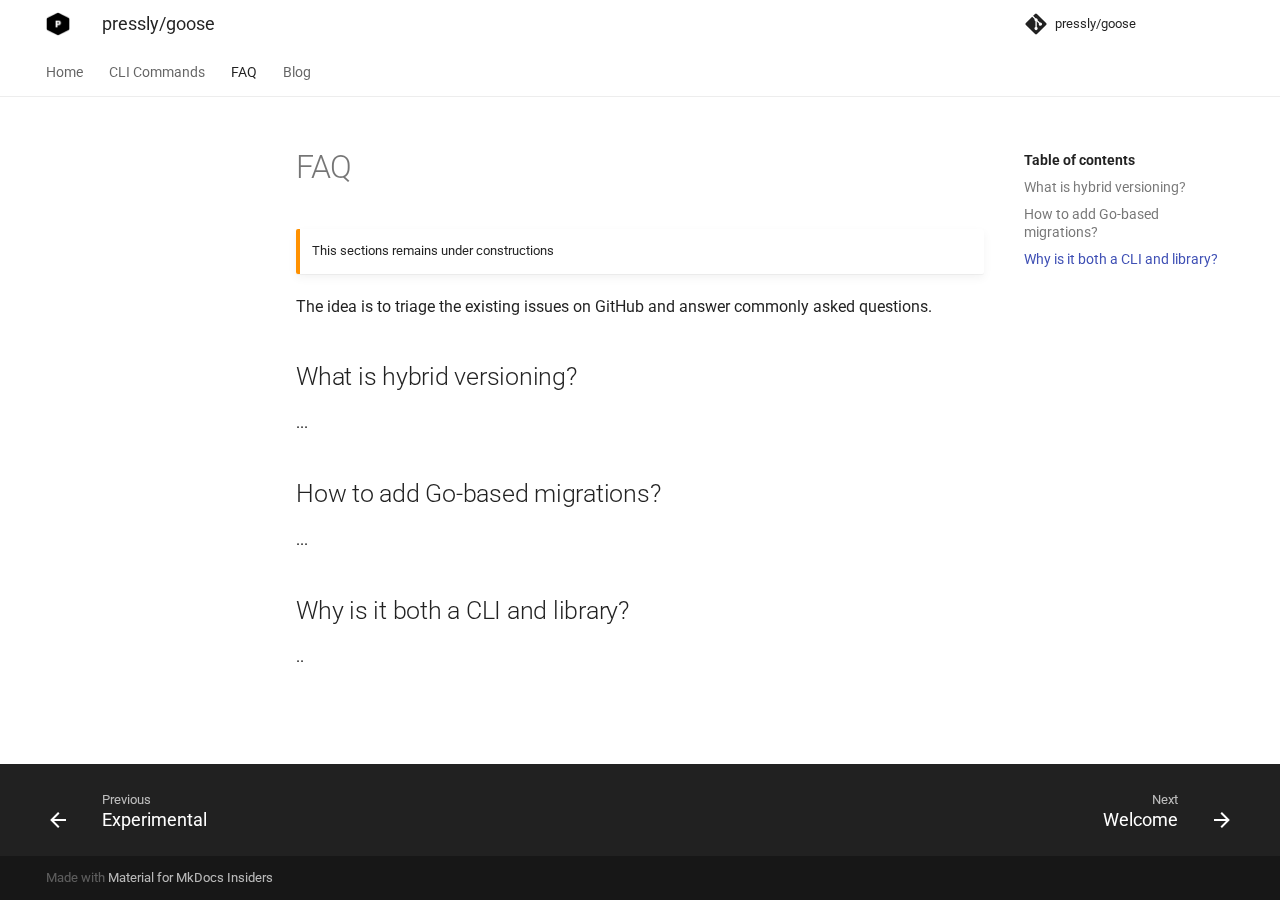
==== commit 1d4bc03b: "update docs" ====
--- a/site/FAQ/index.html
+++ b/site/FAQ/index.html
@@ -13,24 +13,29 @@
       
         <link rel="canonical" href="https://pressly.github.io/goose/FAQ/">
       
+      
+        
+      
       <link rel="icon" href="../assets/favicon.ico">
-      <meta name="generator" content="mkdocs-1.2.2, mkdocs-material-7.2.2">
-    
-    
-      
-        <title>FAQ - goose docs</title>
-      
-    
-    
-      <link rel="stylesheet" href="../assets/stylesheets/main.1118c9be.min.css">
-      
-        
-        <link rel="stylesheet" href="../assets/stylesheets/palette.ba0d045b.min.css">
+      <meta name="generator" content="mkdocs-1.2.2, mkdocs-material-7.2.1+insiders-2.12.0">
+    
+    
+      
+        <title>FAQ - pressly/goose</title>
+      
+    
+    
+      <link rel="stylesheet" href="../assets/stylesheets/main.f55811a5.min.css">
+      
+        
+        <link rel="stylesheet" href="../assets/stylesheets/palette.73e53a79.min.css">
         
           
           
           <meta name="theme-color" content="#ffffff">
         
+      
+      <link rel="preload" as="style" href="../assets/stylesheets/vendor/mermaid.733f213f.min.css">
       
     
     
@@ -44,10 +49,38 @@
     
     
     
-    
-      
-
-
+    <script>function __md_scope(e,t,_){return new URL(_||(t===localStorage?"..":".."),location).pathname+"."+e}function __md_get(e,t=localStorage,_){return JSON.parse(t.getItem(__md_scope(e,t,_)))}function __md_set(e,t,_=localStorage,o){try{_.setItem(__md_scope(e,_,o),JSON.stringify(t))}catch(e){}}</script>
+    
+      
+
+
+    
+    
+      
+        <meta  property="og:type"  content="website" >
+      
+        <meta  property="og:title"  content="FAQ - pressly/goose" >
+      
+        <meta  property="og:description"  content="The missing goose docs." >
+      
+        <meta  property="og:image"  content="https://pressly.github.io/goose/assets/images/social/FAQ.png" >
+      
+        <meta  property="og:image:type"  content="image/png" >
+      
+        <meta  property="og:image:width"  content="1200" >
+      
+        <meta  property="og:image:height"  content="630" >
+      
+        <meta  property="og:url"  content="https://pressly.github.io/goose/FAQ/" >
+      
+        <meta  name="twitter:card"  content="summary_large_image" >
+      
+        <meta  name="twitter:title"  content="FAQ - pressly/goose" >
+      
+        <meta  name="twitter:description"  content="The missing goose docs." >
+      
+        <meta  name="twitter:image"  content="https://pressly.github.io/goose/assets/images/social/FAQ.png" >
+      
     
     
   </head>
@@ -61,23 +94,30 @@
     <body dir="ltr" data-md-color-scheme="" data-md-color-primary="white" data-md-color-accent="">
   
     
-    <script>function __prefix(e){return new URL("..",location).pathname+"."+e}function __get(e,t=localStorage){return JSON.parse(t.getItem(__prefix(e)))}</script>
     
     <input class="md-toggle" data-md-toggle="drawer" type="checkbox" id="__drawer" autocomplete="off">
     <input class="md-toggle" data-md-toggle="search" type="checkbox" id="__search" autocomplete="off">
     <label class="md-overlay" for="__drawer"></label>
     <div data-md-component="skip">
       
+        
+        <a href="#what-is-hybrid-versioning" class="md-skip">
+          Skip to content
+        </a>
+      
     </div>
     <div data-md-component="announce">
       
     </div>
     
-      <header class="md-header" data-md-component="header">
+    
+      
+
+<header class="md-header" data-md-component="header">
   <nav class="md-header__inner md-grid" aria-label="Header">
-    <a href=".." title="goose docs" class="md-header__button md-logo" aria-label="goose docs" data-md-component="logo">
-      
-  <img src="../assets/goose.svg" alt="logo">
+    <a href=".." title="pressly/goose" class="md-header__button md-logo" aria-label="pressly/goose" data-md-component="logo">
+      
+  <img src="../assets/pressly.png" alt="logo">
 
     </a>
     <label class="md-header__button md-icon" for="__drawer">
@@ -87,7 +127,7 @@
       <div class="md-header__ellipsis">
         <div class="md-header__topic">
           <span class="md-ellipsis">
-            goose docs
+            pressly/goose
           </span>
         </div>
         <div class="md-header__topic" data-md-component="header-topic">
@@ -101,40 +141,6 @@
     </div>
     
     
-    
-      <label class="md-header__button md-icon" for="__search">
-        <svg xmlns="http://www.w3.org/2000/svg" viewBox="0 0 24 24"><path d="M9.5 3A6.5 6.5 0 0 1 16 9.5c0 1.61-.59 3.09-1.56 4.23l.27.27h.79l5 5-1.5 1.5-5-5v-.79l-.27-.27A6.516 6.516 0 0 1 9.5 16 6.5 6.5 0 0 1 3 9.5 6.5 6.5 0 0 1 9.5 3m0 2C7 5 5 7 5 9.5S7 14 9.5 14 14 12 14 9.5 12 5 9.5 5z"/></svg>
-      </label>
-      
-<div class="md-search" data-md-component="search" role="dialog">
-  <label class="md-search__overlay" for="__search"></label>
-  <div class="md-search__inner" role="search">
-    <form class="md-search__form" name="search">
-      <input type="text" class="md-search__input" name="query" aria-label="Search" placeholder="Search" autocapitalize="off" autocorrect="off" autocomplete="off" spellcheck="false" data-md-component="search-query" required>
-      <label class="md-search__icon md-icon" for="__search">
-        <svg xmlns="http://www.w3.org/2000/svg" viewBox="0 0 24 24"><path d="M9.5 3A6.5 6.5 0 0 1 16 9.5c0 1.61-.59 3.09-1.56 4.23l.27.27h.79l5 5-1.5 1.5-5-5v-.79l-.27-.27A6.516 6.516 0 0 1 9.5 16 6.5 6.5 0 0 1 3 9.5 6.5 6.5 0 0 1 9.5 3m0 2C7 5 5 7 5 9.5S7 14 9.5 14 14 12 14 9.5 12 5 9.5 5z"/></svg>
-        <svg xmlns="http://www.w3.org/2000/svg" viewBox="0 0 24 24"><path d="M20 11v2H8l5.5 5.5-1.42 1.42L4.16 12l7.92-7.92L13.5 5.5 8 11h12z"/></svg>
-      </label>
-      <nav class="md-search__options" aria-label="Search">
-        
-        <button type="reset" class="md-search__icon md-icon" aria-label="Clear" tabindex="-1">
-          <svg xmlns="http://www.w3.org/2000/svg" viewBox="0 0 24 24"><path d="M19 6.41 17.59 5 12 10.59 6.41 5 5 6.41 10.59 12 5 17.59 6.41 19 12 13.41 17.59 19 19 17.59 13.41 12 19 6.41z"/></svg>
-        </button>
-      </nav>
-      
-    </form>
-    <div class="md-search__output">
-      <div class="md-search__scrollwrap" data-md-scrollfix>
-        <div class="md-search-result" data-md-component="search-result">
-          <div class="md-search-result__meta">
-            Initializing search
-          </div>
-          <ol class="md-search-result__list"></ol>
-        </div>
-      </div>
-    </div>
-  </div>
-</div>
     
     
       <div class="md-header__source">
@@ -151,6 +157,7 @@
       </div>
     
   </nav>
+  
 </header>
     
     <div class="md-container" data-md-component="container">
@@ -158,6 +165,7 @@
       
         
           
+            
 <nav class="md-tabs" aria-label="Tabs" data-md-component="tabs">
   <div class="md-tabs__inner md-grid">
     <ul class="md-tabs__list">
@@ -167,39 +175,31 @@
   
 
 
-  <li class="md-tabs__item">
-    <a href=".." class="md-tabs__link">
-      Home
-    </a>
-  </li>
-
-      
-        
-  
-  
-
-
   
   
   
     <li class="md-tabs__item">
-      <a href="../commands/commands/" class="md-tabs__link">
+      <a href=".." class="md-tabs__link">
+        Home
+      </a>
+    </li>
+  
+
+      
+        
+  
+  
+
+
+  
+  
+  
+    <li class="md-tabs__item">
+      <a href="../commands/supported/" class="md-tabs__link">
         CLI Commands
       </a>
     </li>
   
-
-      
-        
-  
-  
-
-
-  <li class="md-tabs__item">
-    <a href="../tutorials/" class="md-tabs__link">
-      Tutorials
-    </a>
-  </li>
 
       
         
@@ -216,9 +216,26 @@
   </li>
 
       
+        
+  
+  
+
+
+  
+  
+  
+    <li class="md-tabs__item">
+      <a href="../blog/welcome/" class="md-tabs__link">
+        Blog
+      </a>
+    </li>
+  
+
+      
     </ul>
   </div>
 </nav>
+          
         
       
       <main class="md-main" data-md-component="main">
@@ -236,12 +253,12 @@
 
 <nav class="md-nav md-nav--primary md-nav--lifted" aria-label="Navigation" data-md-level="0">
   <label class="md-nav__title" for="__drawer">
-    <a href=".." title="goose docs" class="md-nav__button md-logo" aria-label="goose docs" data-md-component="logo">
-      
-  <img src="../assets/goose.svg" alt="logo">
+    <a href=".." title="pressly/goose" class="md-nav__button md-logo" aria-label="pressly/goose" data-md-component="logo">
+      
+  <img src="../assets/pressly.png" alt="logo">
 
     </a>
-    goose docs
+    pressly/goose
   </label>
   
     <div class="md-nav__source">
@@ -266,10 +283,57 @@
   
   
   
+    
+    <li class="md-nav__item md-nav__item--nested">
+      
+      
+        <input class="md-nav__toggle md-toggle" data-md-toggle="__nav_1" type="checkbox" id="__nav_1" >
+      
+      
+      
+      
+        <label class="md-nav__link" for="__nav_1">
+          Home
+          <span class="md-nav__icon md-icon"></span>
+        </label>
+      
+      <nav class="md-nav" aria-label="Home" data-md-level="1">
+        <label class="md-nav__title" for="__nav_1">
+          <span class="md-nav__icon md-icon"></span>
+          Home
+        </label>
+        <ul class="md-nav__list" data-md-scrollfix>
+          
+            
+              
+  
+  
+  
     <li class="md-nav__item">
       <a href=".." class="md-nav__link">
-        Home
-      </a>
+        Introduction
+      </a>
+    </li>
+  
+
+            
+          
+            
+              
+  
+  
+  
+    <li class="md-nav__item">
+      <a href="../getting-started/" class="md-nav__link">
+        Getting started
+      </a>
+    </li>
+  
+
+            
+          
+        </ul>
+      </nav>
     </li>
   
 
@@ -287,10 +351,14 @@
       
         <input class="md-nav__toggle md-toggle" data-md-toggle="__nav_2" type="checkbox" id="__nav_2" >
       
-      <label class="md-nav__link" for="__nav_2">
-        CLI Commands
-        <span class="md-nav__icon md-icon"></span>
-      </label>
+      
+      
+      
+        <label class="md-nav__link" for="__nav_2">
+          CLI Commands
+          <span class="md-nav__icon md-icon"></span>
+        </label>
+      
       <nav class="md-nav" aria-label="CLI Commands" data-md-level="1">
         <label class="md-nav__title" for="__nav_2">
           <span class="md-nav__icon md-icon"></span>
@@ -299,18 +367,21 @@
         <ul class="md-nav__list" data-md-scrollfix>
           
             
+              
   
   
   
     <li class="md-nav__item">
-      <a href="../commands/commands/" class="md-nav__link">
-        Commands
-      </a>
-    </li>
-  
-
-          
-            
+      <a href="../commands/supported/" class="md-nav__link">
+        Supported
+      </a>
+    </li>
+  
+
+            
+          
+            
+              
   
   
   
@@ -321,6 +392,7 @@
     </li>
   
 
+            
           
         </ul>
       </nav>
@@ -334,21 +406,6 @@
 
   
   
-  
-    <li class="md-nav__item">
-      <a href="../tutorials/" class="md-nav__link">
-        Tutorials
-      </a>
-    </li>
-  
-
-    
-      
-      
-      
-
-  
-  
     
   
   
@@ -357,11 +414,101 @@
       <input class="md-nav__toggle md-toggle" data-md-toggle="toc" type="checkbox" id="__toc">
       
       
+      
+        <label class="md-nav__link md-nav__link--active" for="__toc">
+          FAQ
+          <span class="md-nav__icon md-icon"></span>
+        </label>
       
       <a href="./" class="md-nav__link md-nav__link--active">
         FAQ
       </a>
       
+        
+<nav class="md-nav md-nav--secondary" aria-label="Table of contents">
+  
+  
+  
+  
+    <label class="md-nav__title" for="__toc">
+      <span class="md-nav__icon md-icon"></span>
+      Table of contents
+    </label>
+    <ul class="md-nav__list" data-md-component="toc" data-md-scrollfix>
+      
+        <li class="md-nav__item">
+  <a href="#what-is-hybrid-versioning" class="md-nav__link">
+    What is hybrid versioning?
+  </a>
+  
+</li>
+      
+        <li class="md-nav__item">
+  <a href="#how-to-add-go-based-migrations" class="md-nav__link">
+    How to add Go-based migrations?
+  </a>
+  
+</li>
+      
+        <li class="md-nav__item">
+  <a href="#why-is-it-both-a-cli-and-library" class="md-nav__link">
+    Why is it both a CLI and library?
+  </a>
+  
+</li>
+      
+    </ul>
+  
+</nav>
+      
+    </li>
+  
+
+    
+      
+      
+      
+
+  
+  
+  
+    
+    <li class="md-nav__item md-nav__item--nested">
+      
+      
+        <input class="md-nav__toggle md-toggle" data-md-toggle="__nav_4" type="checkbox" id="__nav_4" >
+      
+      
+      
+      
+        <label class="md-nav__link" for="__nav_4">
+          Blog
+          <span class="md-nav__icon md-icon"></span>
+        </label>
+      
+      <nav class="md-nav" aria-label="Blog" data-md-level="1">
+        <label class="md-nav__title" for="__nav_4">
+          <span class="md-nav__icon md-icon"></span>
+          Blog
+        </label>
+        <ul class="md-nav__list" data-md-scrollfix>
+          
+            
+              
+  
+  
+  
+    <li class="md-nav__item">
+      <a href="../blog/welcome/" class="md-nav__link">
+        Welcome
+      </a>
+    </li>
+  
+
+            
+          
+        </ul>
+      </nav>
     </li>
   
 
@@ -373,26 +520,88 @@
               </div>
             
             
+              
+              <div class="md-sidebar md-sidebar--secondary" data-md-component="sidebar" data-md-type="toc" >
+                <div class="md-sidebar__scrollwrap">
+                  <div class="md-sidebar__inner">
+                    
+<nav class="md-nav md-nav--secondary" aria-label="Table of contents">
+  
+  
+  
+  
+    <label class="md-nav__title" for="__toc">
+      <span class="md-nav__icon md-icon"></span>
+      Table of contents
+    </label>
+    <ul class="md-nav__list" data-md-component="toc" data-md-scrollfix>
+      
+        <li class="md-nav__item">
+  <a href="#what-is-hybrid-versioning" class="md-nav__link">
+    What is hybrid versioning?
+  </a>
+  
+</li>
+      
+        <li class="md-nav__item">
+  <a href="#how-to-add-go-based-migrations" class="md-nav__link">
+    How to add Go-based migrations?
+  </a>
+  
+</li>
+      
+        <li class="md-nav__item">
+  <a href="#why-is-it-both-a-cli-and-library" class="md-nav__link">
+    Why is it both a CLI and library?
+  </a>
+  
+</li>
+      
+    </ul>
+  
+</nav>
+                  </div>
+                </div>
+              </div>
+            
           
           <div class="md-content" data-md-component="content">
             <article class="md-content__inner md-typeset">
               
+                
                 
                 
                   <h1>FAQ</h1>
                 
-                <p><strong>Why does goose not allow you to.</strong></p>
+                <div class="admonition warning">
+<p>This sections remains under constructions</p>
+</div>
+<p>The idea is to triage the existing issues on GitHub and answer commonly asked questions.</p>
+<h2 id="what-is-hybrid-versioning">What is hybrid versioning?</h2>
+<p>...</p>
+<h2 id="how-to-add-go-based-migrations">How to add Go-based migrations?</h2>
+<p>...</p>
+<h2 id="why-is-it-both-a-cli-and-library">Why is it both a CLI and library?</h2>
+<p>..</p>
                 
-              
-              
+                  
                 
+              
+              
+                
 
 
               
             </article>
+            
           </div>
         </div>
         
+          <a href="#" class="md-top md-icon" data-md-component="top" data-md-state="hidden">
+            <svg xmlns="http://www.w3.org/2000/svg" viewBox="0 0 24 24"><path d="M13 20h-2V8l-5.5 5.5-1.42-1.42L12 4.16l7.92 7.92-1.42 1.42L13 8v12z"/></svg>
+            Back to top
+          </a>
+        
       </main>
       
         
@@ -401,7 +610,7 @@
     <nav class="md-footer__inner md-grid" aria-label="Footer">
       
         
-        <a href="../tutorials/" class="md-footer__link md-footer__link--prev" aria-label="Previous: Tutorials" rel="prev">
+        <a href="../commands/experimental/" class="md-footer__link md-footer__link--prev" aria-label="Previous: Experimental" rel="prev">
           <div class="md-footer__button md-icon">
             <svg xmlns="http://www.w3.org/2000/svg" viewBox="0 0 24 24"><path d="M20 11v2H8l5.5 5.5-1.42 1.42L4.16 12l7.92-7.92L13.5 5.5 8 11h12z"/></svg>
           </div>
@@ -410,22 +619,39 @@
               <span class="md-footer__direction">
                 Previous
               </span>
-              Tutorials
+              Experimental
             </div>
           </div>
         </a>
       
       
+        
+        <a href="../blog/welcome/" class="md-footer__link md-footer__link--next" aria-label="Next: Welcome" rel="next">
+          <div class="md-footer__title">
+            <div class="md-ellipsis">
+              <span class="md-footer__direction">
+                Next
+              </span>
+              Welcome
+            </div>
+          </div>
+          <div class="md-footer__button md-icon">
+            <svg xmlns="http://www.w3.org/2000/svg" viewBox="0 0 24 24"><path d="M4 11v2h12l-5.5 5.5 1.42 1.42L19.84 12l-7.92-7.92L10.5 5.5 16 11H4z"/></svg>
+          </div>
+        </a>
+      
     </nav>
   
   <div class="md-footer-meta md-typeset">
     <div class="md-footer-meta__inner md-grid">
       <div class="md-footer-copyright">
         
-        Made with
-        <a href="https://squidfunk.github.io/mkdocs-material/" target="_blank" rel="noopener">
-          Material for MkDocs
-        </a>
+        
+          Made with
+          <a href="https://squidfunk.github.io/mkdocs-material/" target="_blank" rel="noopener">
+            Material for MkDocs Insiders
+          </a>
+        
         
       </div>
       
@@ -437,10 +663,11 @@
     <div class="md-dialog" data-md-component="dialog">
       <div class="md-dialog__inner md-typeset"></div>
     </div>
-    <script id="__config" type="application/json">{"base": "..", "features": ["navigation.instant", "navigation.tracking", "navigation.tabs", "navigation.sections"], "translations": {"clipboard.copy": "Copy to clipboard", "clipboard.copied": "Copied to clipboard", "search.config.lang": "en", "search.config.pipeline": "trimmer, stopWordFilter", "search.config.separator": "[\\s\\-]+", "search.placeholder": "Search", "search.result.placeholder": "Type to start searching", "search.result.none": "No matching documents", "search.result.one": "1 matching document", "search.result.other": "# matching documents", "search.result.more.one": "1 more on this page", "search.result.more.other": "# more on this page", "search.result.term.missing": "Missing", "select.version.title": "Select version"}, "search": "../assets/javascripts/workers/search.709b4209.min.js", "version": null}</script>
-    
-    
-      <script src="../assets/javascripts/bundle.2b46852b.min.js"></script>
+    
+    <script id="__config" type="application/json">{"base": "..", "features": ["navigation.instant", "navigation.tracking", "navigation.sections", "navigation.tabs", "navigation.top"], "translations": {"clipboard.copy": "Copy to clipboard", "clipboard.copied": "Copied to clipboard", "search.config.lang": "en", "search.config.pipeline": "trimmer, stopWordFilter", "search.config.separator": "[\\s\\-]+", "search.placeholder": "Search", "search.result.placeholder": "Type to start searching", "search.result.none": "No matching documents", "search.result.one": "1 matching document", "search.result.other": "# matching documents", "search.result.more.one": "1 more on this page", "search.result.more.other": "# more on this page", "search.result.term.missing": "Missing", "select.version.title": "Select version"}, "search": "../assets/javascripts/workers/search.db604ae8.min.js", "version": null}</script>
+    
+    
+      <script src="../assets/javascripts/bundle.1afabad3.min.js"></script>
       
     
   </body>
--- a/site/assets/stylesheets/main.f55811a5.min.css
+++ b/site/assets/stylesheets/main.f55811a5.min.css
@@ -0,0 +1 @@
+@charset "UTF-8";html{-webkit-text-size-adjust:none;-ms-text-size-adjust:none;text-size-adjust:none;box-sizing:border-box}*,:after,:before{box-sizing:inherit}body{margin:0}a,button,input,label{-webkit-tap-highlight-color:transparent}a{color:inherit;text-decoration:none}hr{border:0;box-sizing:content-box;display:block;height:.05rem;overflow:visible;padding:0}small{font-size:80%}sub,sup{line-height:1em}img{border-style:none}table{border-collapse:separate;border-spacing:0}td,th{font-weight:400;vertical-align:top}button{background:transparent;border:0;font-family:inherit;font-size:inherit;margin:0;padding:0}input{border:0;outline:none}:root{--md-default-fg-color:rgba(0,0,0,0.87);--md-default-fg-color--light:rgba(0,0,0,0.54);--md-default-fg-color--lighter:rgba(0,0,0,0.32);--md-default-fg-color--lightest:rgba(0,0,0,0.07);--md-default-bg-color:#fff;--md-default-bg-color--light:hsla(0,0%,100%,0.7);--md-default-bg-color--lighter:hsla(0,0%,100%,0.3);--md-default-bg-color--lightest:hsla(0,0%,100%,0.12);--md-primary-fg-color:#4051b5;--md-primary-fg-color--light:#5d6cc0;--md-primary-fg-color--dark:#303fa1;--md-primary-bg-color:#fff;--md-primary-bg-color--light:hsla(0,0%,100%,0.7);--md-accent-fg-color:#526cfe;--md-accent-fg-color--transparent:rgba(82,108,254,0.1);--md-accent-bg-color:#fff;--md-accent-bg-color--light:hsla(0,0%,100%,0.7)}:root>*{--md-code-fg-color:#36464e;--md-code-bg-color:#f5f5f5;--md-code-hl-color:rgba(255,255,0,0.5);--md-code-hl-number-color:#d52a2a;--md-code-hl-special-color:#db1457;--md-code-hl-function-color:#a846b9;--md-code-hl-constant-color:#6e59d9;--md-code-hl-keyword-color:#3f6ec6;--md-code-hl-string-color:#1c7d4d;--md-code-hl-name-color:var(--md-code-fg-color);--md-code-hl-operator-color:var(--md-default-fg-color--light);--md-code-hl-punctuation-color:var(--md-default-fg-color--light);--md-code-hl-comment-color:var(--md-default-fg-color--light);--md-code-hl-generic-color:var(--md-default-fg-color--light);--md-code-hl-variable-color:var(--md-default-fg-color--light);--md-typeset-color:var(--md-default-fg-color);--md-typeset-a-color:var(--md-primary-fg-color);--md-typeset-mark-color:rgba(255,255,0,0.5);--md-typeset-del-color:hsla(6,90%,60%,0.15);--md-typeset-ins-color:rgba(11,213,112,0.15);--md-typeset-kbd-color:#fafafa;--md-typeset-kbd-accent-color:#fff;--md-typeset-kbd-border-color:#b8b8b8;--md-admonition-fg-color:var(--md-default-fg-color);--md-admonition-bg-color:var(--md-default-bg-color);--md-footer-fg-color:#fff;--md-footer-fg-color--light:hsla(0,0%,100%,0.7);--md-footer-fg-color--lighter:hsla(0,0%,100%,0.3);--md-footer-bg-color:rgba(0,0,0,0.87);--md-footer-bg-color--dark:rgba(0,0,0,0.32)}.md-icon svg{fill:currentColor;display:block;height:1.2rem;width:1.2rem}body{-webkit-font-smoothing:antialiased;-moz-osx-font-smoothing:grayscale}aside,body,input{font-feature-settings:"kern","liga";color:var(--md-typeset-color);font-family:var(--md-text-font-family,_),-apple-system,BlinkMacSystemFont,Helvetica,Arial,sans-serif}code,kbd,pre{font-feature-settings:"kern";font-family:var(--md-code-font-family,_),SFMono-Regular,Consolas,Menlo,monospace}:root{--md-typeset-table--ascending:url('data:image/svg+xml;charset=utf-8,<svg xmlns="http://www.w3.org/2000/svg" viewBox="0 0 24 24"><path d="M11 4h2v12l5.5-5.5 1.42 1.42L12 19.84l-7.92-7.92L5.5 10.5 11 16V4z"/></svg>');--md-typeset-table--descending:url('data:image/svg+xml;charset=utf-8,<svg xmlns="http://www.w3.org/2000/svg" viewBox="0 0 24 24"><path d="M13 20h-2V8l-5.5 5.5-1.42-1.42L12 4.16l7.92 7.92-1.42 1.42L13 8v12z"/></svg>')}.md-typeset{-webkit-print-color-adjust:exact;color-adjust:exact;font-size:.8rem;line-height:1.6}@media print{.md-typeset{font-size:.68rem}}.md-typeset blockquote,.md-typeset dl,.md-typeset figure,.md-typeset ol,.md-typeset pre,.md-typeset ul{margin:1em 0}.md-typeset h1{color:var(--md-default-fg-color--light);font-size:2em;line-height:1.3;margin:0 0 1.25em}.md-typeset h1,.md-typeset h2{font-weight:300;letter-spacing:-.01em}.md-typeset h2{font-size:1.5625em;line-height:1.4;margin:1.6em 0 .64em}.md-typeset h3{font-size:1.25em;font-weight:400;letter-spacing:-.01em;line-height:1.5;margin:1.6em 0 .8em}.md-typeset h2+h3{margin-top:.8em}.md-typeset h4{font-weight:700;letter-spacing:-.01em;margin:1em 0}.md-typeset h5,.md-typeset h6{color:var(--md-default-fg-color--light);font-size:.8em;font-weight:700;letter-spacing:-.01em;margin:1.25em 0}.md-typeset h5{text-transform:uppercase}.md-typeset hr{border-bottom:.05rem solid var(--md-default-fg-color--lightest);display:flow-root;margin:1.5em 0}.md-typeset a{color:var(--md-typeset-a-color);word-break:break-word}.md-typeset a,.md-typeset a:before{transition:color 125ms}.md-typeset a:focus,.md-typeset a:hover{color:var(--md-accent-fg-color)}.md-typeset a.focus-visible{outline-color:var(--md-accent-fg-color);outline-offset:.2rem}.md-typeset code,.md-typeset kbd,.md-typeset pre{color:var(--md-code-fg-color);direction:ltr}@media print{.md-typeset code,.md-typeset kbd,.md-typeset pre{white-space:pre-wrap}}.md-typeset code{background-color:var(--md-code-bg-color);border-radius:.1rem;-webkit-box-decoration-break:clone;box-decoration-break:clone;font-size:.85em;padding:0 .2941176471em;word-break:break-word}.md-typeset code:not(.focus-visible){-webkit-tap-highlight-color:transparent;outline:none}.md-typeset h1 code,.md-typeset h2 code,.md-typeset h3 code,.md-typeset h4 code,.md-typeset h5 code,.md-typeset h6 code{background-color:transparent;box-shadow:none;margin:initial;padding:initial}.md-typeset a code{color:currentColor}.md-typeset pre{display:flow-root;line-height:1.4;position:relative}.md-typeset pre>code{-webkit-box-decoration-break:slice;box-decoration-break:slice;box-shadow:none;display:block;margin:0;overflow:auto;padding:.7720588235em 1.1764705882em;scrollbar-color:var(--md-default-fg-color--lighter) transparent;scrollbar-width:thin;touch-action:auto;word-break:normal}.md-typeset pre>code:hover{scrollbar-color:var(--md-accent-fg-color) transparent}.md-typeset pre>code::-webkit-scrollbar{height:.2rem;width:.2rem}.md-typeset pre>code::-webkit-scrollbar-thumb{background-color:var(--md-default-fg-color--lighter)}.md-typeset pre>code::-webkit-scrollbar-thumb:hover{background-color:var(--md-accent-fg-color)}@media screen and (max-width:44.9375em){.md-content>.md-typeset>pre{margin:1em -.8rem}.md-content>.md-typeset>pre code{border-radius:0}}.md-typeset kbd{background-color:var(--md-typeset-kbd-color);border-radius:.1rem;box-shadow:0 .1rem 0 .05rem var(--md-typeset-kbd-border-color),0 .1rem 0 var(--md-typeset-kbd-border-color),0 -.1rem .2rem var(--md-typeset-kbd-accent-color) inset;color:var(--md-default-fg-color);display:inline-block;font-size:.75em;padding:0 .6666666667em;vertical-align:text-top;word-break:break-word}.md-typeset mark{background-color:var(--md-typeset-mark-color);-webkit-box-decoration-break:clone;box-decoration-break:clone;color:inherit;word-break:break-word}.md-typeset abbr{border-bottom:.05rem dotted var(--md-default-fg-color--light);cursor:help;text-decoration:none}@media (hover:none){.md-typeset abbr{position:relative}.md-typeset abbr[title]:focus:after,.md-typeset abbr[title]:hover:after{background-color:var(--md-default-fg-color);border-radius:.1rem;box-shadow:0 2px 2px 0 rgba(0,0,0,.14),0 1px 5px 0 rgba(0,0,0,.12),0 3px 1px -2px rgba(0,0,0,.2);color:var(--md-default-bg-color);content:attr(title);display:inline-block;font-size:.7rem;left:0;margin-top:2em;max-width:80%;min-width:-webkit-max-content;min-width:-moz-max-content;min-width:max-content;padding:.2rem .3rem;position:absolute;width:auto}}.md-typeset small{opacity:.75}.md-typeset sub,.md-typeset sup{margin-left:.078125em}[dir=rtl] .md-typeset sub,[dir=rtl] .md-typeset sup{margin-left:0;margin-right:.078125em}.md-typeset blockquote{border-left:.2rem solid var(--md-default-fg-color--lighter);color:var(--md-default-fg-color--light);display:flow-root;padding-left:.6rem}[dir=rtl] .md-typeset blockquote{border-left:initial;border-right:.2rem solid var(--md-default-fg-color--lighter);padding-left:0;padding-right:.6rem}.md-typeset ul{list-style-type:disc}.md-typeset ol,.md-typeset ul{display:flow-root;margin-left:.625em;padding:0}[dir=rtl] .md-typeset ol,[dir=rtl] .md-typeset ul{margin-left:0;margin-right:.625em}.md-typeset ol ol,.md-typeset ul ol{list-style-type:lower-alpha}.md-typeset ol ol ol,.md-typeset ul ol ol{list-style-type:lower-roman}.md-typeset ol li,.md-typeset ul li{margin-bottom:.5em;margin-left:1.25em}[dir=rtl] .md-typeset ol li,[dir=rtl] .md-typeset ul li{margin-left:0;margin-right:1.25em}.md-typeset ol li blockquote,.md-typeset ol li p,.md-typeset ul li blockquote,.md-typeset ul li p{margin:.5em 0}.md-typeset ol li:last-child,.md-typeset ul li:last-child{margin-bottom:0}.md-typeset ol li ol,.md-typeset ol li ul,.md-typeset ul li ol,.md-typeset ul li ul{margin:.5em 0 .5em .625em}[dir=rtl] .md-typeset ol li ol,[dir=rtl] .md-typeset ol li ul,[dir=rtl] .md-typeset ul li ol,[dir=rtl] .md-typeset ul li ul{margin-left:0;margin-right:.625em}.md-typeset dd{margin:1em 0 1.5em 1.875em}[dir=rtl] .md-typeset dd{margin-left:0;margin-right:1.875em}.md-typeset img,.md-typeset svg{height:auto;max-width:100%}.md-typeset img[align=left],.md-typeset svg[align=left]{margin:1em 1em 1em 0}.md-typeset img[align=right],.md-typeset svg[align=right]{margin:1em 0 1em 1em}.md-typeset img[align]:only-child,.md-typeset svg[align]:only-child{margin-top:0}.md-typeset figure{display:flow-root;margin:0 auto;max-width:100%;text-align:center;width:-webkit-fit-content;width:-moz-fit-content;width:fit-content}.md-typeset figure img{display:block}.md-typeset figcaption{font-style:italic;margin:1em auto 2em;max-width:24rem}.md-typeset iframe{max-width:100%}.md-typeset table:not([class]){background-color:var(--md-default-bg-color);border-radius:.1rem;box-shadow:0 .2rem .5rem rgba(0,0,0,.05),0 0 .05rem rgba(0,0,0,.1);display:inline-block;font-size:.64rem;max-width:100%;overflow:auto;touch-action:auto}@media print{.md-typeset table:not([class]){display:table}}.md-typeset table:not([class])+*{margin-top:1.5em}.md-typeset table:not([class]) td>:first-child,.md-typeset table:not([class]) th>:first-child{margin-top:0}.md-typeset table:not([class]) td>:last-child,.md-typeset table:not([class]) th>:last-child{margin-bottom:0}.md-typeset table:not([class]) td:not([align]),.md-typeset table:not([class]) th:not([align]){text-align:left}[dir=rtl] .md-typeset table:not([class]) td:not([align]),[dir=rtl] .md-typeset table:not([class]) th:not([align]){text-align:right}.md-typeset table:not([class]) th{background-color:var(--md-default-fg-color--light);color:var(--md-default-bg-color);min-width:5rem;padding:.9375em 1.25em;vertical-align:top}.md-typeset table:not([class]) th a{color:inherit}.md-typeset table:not([class]) td{border-top:.05rem solid var(--md-default-fg-color--lightest);padding:.9375em 1.25em;vertical-align:top}.md-typeset table:not([class]) tr{transition:background-color 125ms}.md-typeset table:not([class]) tr:hover{background-color:rgba(0,0,0,.035);box-shadow:0 .05rem 0 var(--md-default-bg-color) inset}.md-typeset table:not([class]) tr:first-child td{border-top:0}.md-typeset table:not([class]) a{word-break:normal}.md-typeset table th[role=columnheader]{cursor:pointer}.md-typeset table th[role=columnheader]:after{content:"";display:inline-block;height:1.2em;margin-left:.5em;-webkit-mask-repeat:no-repeat;mask-repeat:no-repeat;-webkit-mask-size:contain;mask-size:contain;vertical-align:sub;width:1.2em}.md-typeset table th[role=columnheader][aria-sort=ascending]:after{background-color:currentColor;-webkit-mask-image:var(--md-typeset-table--ascending);mask-image:var(--md-typeset-table--ascending)}.md-typeset table th[role=columnheader][aria-sort=descending]:after{background-color:currentColor;-webkit-mask-image:var(--md-typeset-table--descending);mask-image:var(--md-typeset-table--descending)}.md-typeset__scrollwrap{margin:1em -.8rem;overflow-x:auto;touch-action:auto}.md-typeset__table{display:inline-block;margin-bottom:.5em;padding:0 .8rem}@media print{.md-typeset__table{display:block}}html .md-typeset__table table{display:table;margin:0;overflow:hidden;width:100%}html{font-size:125%;height:100%;overflow-x:hidden}@media screen and (min-width:100em){html{font-size:137.5%}}@media screen and (min-width:125em){html{font-size:150%}}body{background-color:var(--md-default-bg-color);display:flex;flex-direction:column;font-size:.5rem;min-height:100%;position:relative;width:100%}@media print{body{display:block}}@media screen and (max-width:59.9375em){body[data-md-state=lock]{position:fixed}}.md-grid{margin-left:auto;margin-right:auto;max-width:61rem}.md-container{display:flex;flex-direction:column;flex-grow:1}@media print{.md-container{display:block}}.md-main{flex-grow:1}.md-main__inner{display:flex;height:100%;margin-top:1.5rem}.md-ellipsis{overflow:hidden;text-overflow:ellipsis;white-space:nowrap}.md-toggle{display:none}.md-option{height:0;opacity:0;position:absolute;width:0}.md-option:checked+label:not([hidden]){display:block}.md-option.focus-visible+label{outline-color:var(--md-accent-fg-color);outline-style:auto}.md-skip{background-color:var(--md-default-fg-color);border-radius:.1rem;color:var(--md-default-bg-color);font-size:.64rem;margin:.5rem;opacity:0;outline-color:var(--md-accent-fg-color);padding:.3rem .5rem;position:fixed;transform:translateY(.4rem);z-index:-1}.md-skip:focus{opacity:1;transform:translateY(0);transition:transform .25s cubic-bezier(.4,0,.2,1),opacity 175ms 75ms;z-index:10}@page{margin:25mm}.md-banner{background-color:var(--md-footer-bg-color);color:var(--md-footer-fg-color);overflow:auto}@media print{.md-banner{display:none}}.md-banner--warning{background:var(--md-typeset-mark-color);color:var(--md-default-fg-color)}.md-banner__inner{font-size:.7rem;margin:.6rem auto;padding:0 .8rem}:root{--md-clipboard-icon:url('data:image/svg+xml;charset=utf-8,<svg xmlns="http://www.w3.org/2000/svg" viewBox="0 0 24 24"><path d="M19 21H8V7h11m0-2H8a2 2 0 0 0-2 2v14a2 2 0 0 0 2 2h11a2 2 0 0 0 2-2V7a2 2 0 0 0-2-2m-3-4H4a2 2 0 0 0-2 2v14h2V3h12V1z"/></svg>')}.md-clipboard{border-radius:.1rem;color:var(--md-default-fg-color--lightest);cursor:pointer;height:1.5em;outline-color:var(--md-accent-fg-color);outline-offset:.1rem;position:absolute;right:.5em;top:.5em;transition:color .25s;width:1.5em;z-index:1}@media print{.md-clipboard{display:none}}.md-clipboard:not(.focus-visible){-webkit-tap-highlight-color:transparent;outline:none}:hover>.md-clipboard{color:var(--md-default-fg-color--light)}.md-clipboard:focus,.md-clipboard:hover{color:var(--md-accent-fg-color)}.md-clipboard:after{background-color:currentColor;content:"";display:block;height:1.125em;margin:0 auto;-webkit-mask-image:var(--md-clipboard-icon);mask-image:var(--md-clipboard-icon);-webkit-mask-repeat:no-repeat;mask-repeat:no-repeat;-webkit-mask-size:contain;mask-size:contain;width:1.125em}.md-clipboard--inline{cursor:pointer}.md-clipboard--inline code{transition:color .25s,background-color .25s}.md-clipboard--inline:focus code,.md-clipboard--inline:hover code{background-color:var(--md-accent-fg-color--transparent);color:var(--md-accent-fg-color)}@-webkit-keyframes consent{0%{opacity:0;transform:translateY(100%)}to{opacity:1;transform:translateY(0)}}@keyframes consent{0%{opacity:0;transform:translateY(100%)}to{opacity:1;transform:translateY(0)}}@-webkit-keyframes overlay{0%{opacity:0}to{opacity:1}}@keyframes overlay{0%{opacity:0}to{opacity:1}}.md-consent__overlay{-webkit-animation:overlay .25s both;animation:overlay .25s both;-webkit-backdrop-filter:blur(.1rem);backdrop-filter:blur(.1rem);background-color:rgba(0,0,0,.54);height:100%;opacity:1;position:fixed;top:0;width:100%;z-index:4}.md-consent__inner{-webkit-animation:consent .5s cubic-bezier(.1,.7,.1,1) both;animation:consent .5s cubic-bezier(.1,.7,.1,1) both;background-color:var(--md-default-bg-color);border:0;border-radius:.1rem;bottom:0;box-shadow:0 0 .2rem rgba(0,0,0,.1),0 .2rem .4rem rgba(0,0,0,.2);max-height:100%;overflow:auto;padding:0;position:fixed;width:100%;z-index:4}.md-consent__form{padding:.8rem}.md-consent__settings{display:none;margin:1em 0}input:checked+.md-consent__settings{display:block}.md-consent__controls{margin-bottom:.8rem}.md-typeset .md-consent__controls .md-button{display:inline}@media screen and (max-width:44.9375em){.md-typeset .md-consent__controls .md-button{display:block;margin-top:.4rem;text-align:center;width:100%}}.md-consent label{cursor:pointer}.md-content{flex-grow:1;min-width:0}.md-content__inner{margin:0 .8rem 1.2rem;padding-top:.6rem}@media screen and (min-width:76.25em){.md-sidebar--primary:not([hidden])~.md-content>.md-content__inner{margin-left:1.2rem}[dir=rtl] .md-sidebar--primary:not([hidden])~.md-content>.md-content__inner{margin-left:.8rem;margin-right:1.2rem}.md-sidebar--secondary:not([hidden])~.md-content>.md-content__inner{margin-right:1.2rem}[dir=rtl] .md-sidebar--secondary:not([hidden])~.md-content>.md-content__inner{margin-left:1.2rem;margin-right:.8rem}}.md-content__inner:before{content:"";display:block;height:.4rem}.md-content__inner>:last-child{margin-bottom:0}.md-content__button{float:right;margin:.4rem 0 .4rem .4rem;padding:0}@media print{.md-content__button{display:none}}[dir=rtl] .md-content__button{float:left;margin-left:0;margin-right:.4rem}[dir=rtl] .md-content__button svg{transform:scaleX(-1)}.md-typeset .md-content__button{color:var(--md-default-fg-color--lighter)}.md-content__button svg{display:inline;vertical-align:top}.md-dialog{background-color:var(--md-default-fg-color);border-radius:.1rem;bottom:.8rem;box-shadow:0 2px 2px 0 rgba(0,0,0,.14),0 1px 5px 0 rgba(0,0,0,.12),0 3px 1px -2px rgba(0,0,0,.2);left:auto;min-width:11.1rem;opacity:0;padding:.4rem .6rem;pointer-events:none;position:fixed;right:.8rem;transform:translateY(100%);transition:transform 0ms .4s,opacity .4s;z-index:3}@media print{.md-dialog{display:none}}[dir=rtl] .md-dialog{left:.8rem;right:auto}.md-dialog[data-md-state=open]{opacity:1;pointer-events:auto;transform:translateY(0);transition:transform .4s cubic-bezier(.075,.85,.175,1),opacity .4s}.md-dialog__inner{color:var(--md-default-bg-color);font-size:.7rem}.md-typeset .md-button{border:.1rem solid;border-radius:.1rem;color:var(--md-primary-fg-color);cursor:pointer;display:inline-block;font-weight:700;padding:.625em 2em;transition:color 125ms,background-color 125ms,border-color 125ms}.md-typeset .md-button--primary{background-color:var(--md-primary-fg-color);border-color:var(--md-primary-fg-color);color:var(--md-primary-bg-color)}.md-typeset .md-button:focus,.md-typeset .md-button:hover{background-color:var(--md-accent-fg-color);border-color:var(--md-accent-fg-color);color:var(--md-accent-bg-color)}.md-typeset .md-input{border-radius:.1rem;box-shadow:0 .2rem .5rem rgba(0,0,0,.1),0 .025rem .05rem rgba(0,0,0,.1);font-size:.8rem;height:1.8rem;padding:0 .6rem;transition:box-shadow .25s}.md-typeset .md-input:focus,.md-typeset .md-input:hover{box-shadow:0 .4rem 1rem rgba(0,0,0,.15),0 .025rem .05rem rgba(0,0,0,.15)}.md-typeset .md-input--stretch{width:100%}.md-header{background-color:var(--md-primary-fg-color);box-shadow:0 0 .2rem transparent,0 .2rem .4rem transparent;color:var(--md-primary-bg-color);left:0;position:-webkit-sticky;position:sticky;right:0;top:0;z-index:3}@media print{.md-header{display:none}}.md-header[data-md-state=shadow]{box-shadow:0 0 .2rem rgba(0,0,0,.1),0 .2rem .4rem rgba(0,0,0,.2);transition:transform .25s cubic-bezier(.1,.7,.1,1),box-shadow .25s}.md-header[data-md-state=hidden]{transform:translateY(-100%);transition:transform .25s cubic-bezier(.8,0,.6,1),box-shadow .25s}.md-header__inner{align-items:center;display:flex;padding:0 .2rem}.md-header__button{color:currentColor;cursor:pointer;margin:.2rem;outline-color:var(--md-accent-fg-color);padding:.4rem;position:relative;transition:opacity .25s;vertical-align:middle;z-index:1}.md-header__button:hover{opacity:.7}.md-header__button:not([hidden]){display:inline-block}.md-header__button:not(.focus-visible){-webkit-tap-highlight-color:transparent;outline:none}.md-header__button.md-logo{margin:.2rem;padding:.4rem}@media screen and (max-width:76.1875em){.md-header__button.md-logo{display:none}}.md-header__button.md-logo img,.md-header__button.md-logo svg{fill:currentColor;display:block;height:1.2rem;width:1.2rem}@media screen and (min-width:60em){.md-header__button[for=__search]{display:none}}.no-js .md-header__button[for=__search]{display:none}[dir=rtl] .md-header__button[for=__search] svg{transform:scaleX(-1)}@media screen and (min-width:76.25em){.md-header__button[for=__drawer]{display:none}}.md-header__topic{display:flex;max-width:100%;position:absolute;transition:transform .4s cubic-bezier(.1,.7,.1,1),opacity .15s}.md-header__topic+.md-header__topic{opacity:0;pointer-events:none;transform:translateX(1.25rem);transition:transform .4s cubic-bezier(1,.7,.1,.1),opacity .15s;z-index:-1}[dir=rtl] .md-header__topic+.md-header__topic{transform:translateX(-1.25rem)}.md-header__title{flex-grow:1;font-size:.9rem;height:2.4rem;line-height:2.4rem;margin-left:1rem;margin-right:.4rem}.md-header__title[data-md-state=active] .md-header__topic{opacity:0;pointer-events:none;transform:translateX(-1.25rem);transition:transform .4s cubic-bezier(1,.7,.1,.1),opacity .15s;z-index:-1}[dir=rtl] .md-header__title[data-md-state=active] .md-header__topic{transform:translateX(1.25rem)}.md-header__title[data-md-state=active] .md-header__topic+.md-header__topic{opacity:1;pointer-events:auto;transform:translateX(0);transition:transform .4s cubic-bezier(.1,.7,.1,1),opacity .15s;z-index:0}.md-header__title>.md-header__ellipsis{height:100%;position:relative;width:100%}.md-header__option{display:flex;flex-shrink:0;max-width:100%;transition:max-width 0ms .25s,opacity .25s .25s;white-space:nowrap}[data-md-toggle=search]:checked~.md-header .md-header__option{max-width:0;opacity:0;transition:max-width 0ms,opacity 0ms}.md-header__source{display:none}@media screen and (min-width:60em){.md-header__source{display:block;margin-left:1rem;max-width:11.7rem;width:11.7rem}[dir=rtl] .md-header__source{margin-left:0;margin-right:1rem}}@media screen and (min-width:76.25em){.md-header__source{margin-left:1.4rem}[dir=rtl] .md-header__source{margin-right:1.4rem}}.md-footer{background-color:var(--md-footer-bg-color);color:var(--md-footer-fg-color)}@media print{.md-footer{display:none}}.md-footer__inner{overflow:auto;padding:.2rem}.md-footer__link{display:flex;outline-color:var(--md-accent-fg-color);padding-bottom:.4rem;padding-top:1.4rem;transition:opacity .25s}@media screen and (min-width:45em){.md-footer__link{width:50%}}.md-footer__link:focus,.md-footer__link:hover{opacity:.7}.md-footer__link--prev{float:left}@media screen and (max-width:44.9375em){.md-footer__link--prev{width:25%}.md-footer__link--prev .md-footer__title{display:none}}[dir=rtl] .md-footer__link--prev{float:right}[dir=rtl] .md-footer__link--prev svg{transform:scaleX(-1)}.md-footer__link--next{float:right;text-align:right}@media screen and (max-width:44.9375em){.md-footer__link--next{width:75%}}[dir=rtl] .md-footer__link--next{float:left;text-align:left}[dir=rtl] .md-footer__link--next svg{transform:scaleX(-1)}.md-footer__title{flex-grow:1;font-size:.9rem;line-height:2.4rem;max-width:calc(100% - 2.4rem);padding:0 1rem;position:relative}.md-footer__button{margin:.2rem;padding:.4rem}.md-footer__direction{font-size:.64rem;left:0;margin-top:-1rem;opacity:.7;padding:0 1rem;position:absolute;right:0}.md-footer-meta{background-color:var(--md-footer-bg-color--dark)}.md-footer-meta__inner{display:flex;flex-wrap:wrap;justify-content:space-between;padding:.2rem}html .md-footer-meta.md-typeset a{color:var(--md-footer-fg-color--light)}html .md-footer-meta.md-typeset a:focus,html .md-footer-meta.md-typeset a:hover{color:var(--md-footer-fg-color)}.md-footer-copyright{color:var(--md-footer-fg-color--lighter);font-size:.64rem;margin:auto .6rem;padding:.4rem 0;width:100%}@media screen and (min-width:45em){.md-footer-copyright{width:auto}}.md-footer-copyright__highlight{color:var(--md-footer-fg-color--light)}.md-footer-social{margin:0 .4rem;padding:.2rem 0 .6rem}@media screen and (min-width:45em){.md-footer-social{padding:.6rem 0}}.md-footer-social__link{display:inline-block;height:1.6rem;text-align:center;width:1.6rem}.md-footer-social__link:before{line-height:1.9}.md-footer-social__link svg{fill:currentColor;max-height:.8rem;vertical-align:-25%}:root{--md-nav-icon--prev:url('data:image/svg+xml;charset=utf-8,<svg xmlns="http://www.w3.org/2000/svg" viewBox="0 0 24 24"><path d="M20 11v2H8l5.5 5.5-1.42 1.42L4.16 12l7.92-7.92L13.5 5.5 8 11h12z"/></svg>');--md-nav-icon--next:url('data:image/svg+xml;charset=utf-8,<svg xmlns="http://www.w3.org/2000/svg" viewBox="0 0 24 24"><path d="M8.59 16.58 13.17 12 8.59 7.41 10 6l6 6-6 6-1.41-1.42z"/></svg>');--md-toc-icon:url('data:image/svg+xml;charset=utf-8,<svg xmlns="http://www.w3.org/2000/svg" viewBox="0 0 24 24"><path d="M3 9h14V7H3v2m0 4h14v-2H3v2m0 4h14v-2H3v2m16 0h2v-2h-2v2m0-10v2h2V7h-2m0 6h2v-2h-2v2z"/></svg>')}.md-nav{font-size:.7rem;line-height:1.3}.md-nav__title{display:block;font-weight:700;overflow:hidden;padding:0 .6rem;text-overflow:ellipsis}.md-nav__title .md-nav__button{display:none}.md-nav__title .md-nav__button img{height:100%;width:auto}.md-nav__title .md-nav__button.md-logo img,.md-nav__title .md-nav__button.md-logo svg{fill:currentColor;display:block;height:2.4rem;width:2.4rem}.md-nav__list{margin:0;padding:0}.md-nav__item{display:block;padding:0 .6rem}.md-nav__item .md-nav__item{padding-right:0}[dir=rtl] .md-nav__item .md-nav__item{padding-left:0;padding-right:.6rem}.md-nav__link{cursor:pointer;display:block;margin-top:.625em;overflow:hidden;scroll-snap-align:start;text-overflow:ellipsis;transition:color 125ms}.md-nav__link[data-md-state=blur]{color:var(--md-default-fg-color--light)}.md-nav__link--container{display:flex}.md-nav__link--container>:first-child{flex-grow:1}.md-nav__link--container>*{cursor:inherit}.md-nav__item .md-nav__link--active{color:var(--md-typeset-a-color)}.md-nav__link:focus,.md-nav__link:hover{color:var(--md-accent-fg-color)}.md-nav__link.focus-visible{outline-color:var(--md-accent-fg-color);outline-offset:.2rem}.md-nav--primary .md-nav__link[for=__toc]{display:none}.md-nav--primary .md-nav__link[for=__toc] .md-icon:after{background-color:currentColor;display:block;height:100%;-webkit-mask-image:var(--md-toc-icon);mask-image:var(--md-toc-icon);width:100%}.md-nav--primary .md-nav__link[for=__toc]~.md-nav{display:none}.md-nav__source{display:none}@media screen and (max-width:76.1875em){.md-nav--primary,.md-nav--primary .md-nav{background-color:var(--md-default-bg-color);display:flex;flex-direction:column;height:100%;left:0;position:absolute;right:0;top:0;z-index:1}.md-nav--primary .md-nav__item,.md-nav--primary .md-nav__title{font-size:.8rem;line-height:1.5}.md-nav--primary .md-nav__title{background-color:var(--md-default-fg-color--lightest);color:var(--md-default-fg-color--light);cursor:pointer;font-weight:400;height:5.6rem;line-height:2.4rem;padding:3rem .8rem .2rem;position:relative;white-space:nowrap}.md-nav--primary .md-nav__title .md-nav__icon{display:block;height:1.2rem;left:.4rem;margin:.2rem;position:absolute;top:.4rem;width:1.2rem}[dir=rtl] .md-nav--primary .md-nav__title .md-nav__icon{left:auto;right:.4rem}.md-nav--primary .md-nav__title .md-nav__icon:after{background-color:currentColor;content:"";display:block;height:100%;-webkit-mask-image:var(--md-nav-icon--prev);mask-image:var(--md-nav-icon--prev);-webkit-mask-repeat:no-repeat;mask-repeat:no-repeat;-webkit-mask-size:contain;mask-size:contain;width:100%}.md-nav--primary .md-nav__title~.md-nav__list{background-color:var(--md-default-bg-color);box-shadow:0 .05rem 0 var(--md-default-fg-color--lightest) inset;overflow-y:auto;-ms-scroll-snap-type:y mandatory;scroll-snap-type:y mandatory;touch-action:pan-y}.md-nav--primary .md-nav__title~.md-nav__list>:first-child{border-top:0}.md-nav--primary .md-nav__title[for=__drawer]{background-color:var(--md-primary-fg-color);color:var(--md-primary-bg-color)}.md-nav--primary .md-nav__title .md-logo{display:block;left:.2rem;margin:.2rem;padding:.4rem;position:absolute;top:.2rem}[dir=rtl] .md-nav--primary .md-nav__title .md-logo{left:auto;right:.2rem}.md-nav--primary .md-nav__list{flex:1}.md-nav--primary .md-nav__item{border-top:.05rem solid var(--md-default-fg-color--lightest);padding:0}.md-nav--primary .md-nav__item--nested>.md-nav__link{padding-right:2.4rem}[dir=rtl] .md-nav--primary .md-nav__item--nested>.md-nav__link{padding-left:2.4rem;padding-right:.8rem}.md-nav--primary .md-nav__item--active>.md-nav__link{color:var(--md-typeset-a-color)}.md-nav--primary .md-nav__item--active>.md-nav__link:focus,.md-nav--primary .md-nav__item--active>.md-nav__link:hover{color:var(--md-accent-fg-color)}.md-nav--primary .md-nav__link{margin-top:0;padding:.6rem .8rem;position:relative}.md-nav--primary .md-nav__link .md-nav__icon{color:inherit;font-size:1.2rem;height:1.2rem;margin-top:-.6rem;position:absolute;right:.6rem;top:50%;width:1.2rem}[dir=rtl] .md-nav--primary .md-nav__link .md-nav__icon{left:.6rem;right:auto}.md-nav--primary .md-nav__link .md-nav__icon:after{background-color:currentColor;content:"";display:block;height:100%;-webkit-mask-image:var(--md-nav-icon--next);mask-image:var(--md-nav-icon--next);-webkit-mask-repeat:no-repeat;mask-repeat:no-repeat;-webkit-mask-size:contain;mask-size:contain;width:100%}[dir=rtl] .md-nav--primary .md-nav__icon:after{transform:scale(-1)}.md-nav--primary .md-nav--secondary .md-nav__link{position:static}.md-nav--primary .md-nav--secondary .md-nav{background-color:transparent;position:static}.md-nav--primary .md-nav--secondary .md-nav .md-nav__link{padding-left:1.4rem}[dir=rtl] .md-nav--primary .md-nav--secondary .md-nav .md-nav__link{padding-left:0;padding-right:1.4rem}.md-nav--primary .md-nav--secondary .md-nav .md-nav .md-nav__link{padding-left:2rem}[dir=rtl] .md-nav--primary .md-nav--secondary .md-nav .md-nav .md-nav__link{padding-left:0;padding-right:2rem}.md-nav--primary .md-nav--secondary .md-nav .md-nav .md-nav .md-nav__link{padding-left:2.6rem}[dir=rtl] .md-nav--primary .md-nav--secondary .md-nav .md-nav .md-nav .md-nav__link{padding-left:0;padding-right:2.6rem}.md-nav--primary .md-nav--secondary .md-nav .md-nav .md-nav .md-nav .md-nav__link{padding-left:3.2rem}[dir=rtl] .md-nav--primary .md-nav--secondary .md-nav .md-nav .md-nav .md-nav .md-nav__link{padding-left:0;padding-right:3.2rem}.md-nav--secondary{background-color:transparent}.md-nav__toggle~.md-nav{display:flex;opacity:0;transform:translateX(100%);transition:transform .25s cubic-bezier(.8,0,.6,1),opacity 125ms 50ms}[dir=rtl] .md-nav__toggle~.md-nav{transform:translateX(-100%)}.md-nav__toggle:checked~.md-nav{opacity:1;transform:translateX(0);transition:transform .25s cubic-bezier(.4,0,.2,1),opacity 125ms 125ms}.md-nav__toggle:checked~.md-nav>.md-nav__list{-webkit-backface-visibility:hidden;backface-visibility:hidden}}@media screen and (max-width:59.9375em){.md-nav--primary .md-nav__link[for=__toc]{display:block;padding-right:2.4rem}[dir=rtl] .md-nav--primary .md-nav__link[for=__toc]{padding-left:2.4rem;padding-right:.8rem}.md-nav--primary .md-nav__link[for=__toc] .md-icon:after{content:""}.md-nav--primary .md-nav__link[for=__toc]+.md-nav__link{display:none}.md-nav--primary .md-nav__link[for=__toc]~.md-nav{display:flex}.md-nav__source{background-color:var(--md-primary-fg-color--dark);color:var(--md-primary-bg-color);display:block;padding:0 .2rem}}@media screen and (min-width:60em) and (max-width:76.1875em){.md-nav--integrated .md-nav__link[for=__toc]{display:block;padding-right:2.4rem;scroll-snap-align:none}[dir=rtl] .md-nav--integrated .md-nav__link[for=__toc]{padding-left:2.4rem;padding-right:.8rem}.md-nav--integrated .md-nav__link[for=__toc] .md-icon:after{content:""}.md-nav--integrated .md-nav__link[for=__toc]+.md-nav__link{display:none}.md-nav--integrated .md-nav__link[for=__toc]~.md-nav{display:flex}}@media screen and (min-width:60em){.md-nav--secondary .md-nav__title{background:var(--md-default-bg-color);box-shadow:0 0 .4rem .4rem var(--md-default-bg-color);position:-webkit-sticky;position:sticky;top:0}.md-nav--secondary .md-nav__title[for=__toc]{scroll-snap-align:start}.md-nav--secondary .md-nav__title .md-nav__icon{display:none}}@media screen and (min-width:76.25em){.md-nav{transition:max-height .25s cubic-bezier(.86,0,.07,1)}.md-nav--primary .md-nav__title{background:var(--md-default-bg-color);box-shadow:0 0 .4rem .4rem var(--md-default-bg-color);position:-webkit-sticky;position:sticky;top:0}.md-nav--primary .md-nav__title[for=__drawer]{scroll-snap-align:start}.md-nav--primary .md-nav__title .md-nav__icon{display:none}.md-nav__toggle~.md-nav{display:none}.md-nav__toggle:checked~.md-nav,.md-nav__toggle:indeterminate~.md-nav{display:block}.md-nav__item--nested>.md-nav>.md-nav__title{display:none}.md-nav__item--section{display:block;margin:1.25em 0}.md-nav__item--section:last-child{margin-bottom:0}.md-nav__item--section>.md-nav__link{font-weight:700;pointer-events:none}.md-nav__item--section>.md-nav__link>*{pointer-events:auto}.md-nav__item--section>.md-nav__link .md-icon{display:none}.md-nav__item--section>.md-nav{display:block}.md-nav__item--section>.md-nav>.md-nav__list>.md-nav__item{padding:0}.md-nav__icon{float:right;height:.9rem;transition:transform .25s;width:.9rem}[dir=rtl] .md-nav__icon{float:left;transform:rotate(180deg)}.md-nav__icon:after{background-color:currentColor;content:"";display:inline-block;height:100%;-webkit-mask-image:var(--md-nav-icon--next);mask-image:var(--md-nav-icon--next);-webkit-mask-repeat:no-repeat;mask-repeat:no-repeat;-webkit-mask-size:contain;mask-size:contain;vertical-align:-.1rem;width:100%}.md-nav__item--nested .md-nav__toggle:checked~.md-nav__link .md-nav__icon,.md-nav__item--nested .md-nav__toggle:indeterminate~.md-nav__link .md-nav__icon{transform:rotate(90deg)}.md-nav--lifted>.md-nav__list>.md-nav__item--nested,.md-nav--lifted>.md-nav__title{display:none}.md-nav--lifted>.md-nav__list>.md-nav__item{display:none}.md-nav--lifted>.md-nav__list>.md-nav__item--active{display:block;padding:0}.md-nav--lifted>.md-nav__list>.md-nav__item--active>.md-nav__link{display:none}.md-nav--lifted>.md-nav__list>.md-nav__item--active>.md-nav>.md-nav__title{display:block;padding:0 .6rem;pointer-events:none;scroll-snap-align:start}.md-nav--lifted .md-nav[data-md-level="1"]{display:block}.md-nav--lifted .md-nav[data-md-level="1"]>.md-nav__list>.md-nav__item{padding-right:.6rem}.md-nav--integrated .md-nav__link[for=__toc]~.md-nav{border-left:.05rem solid var(--md-primary-fg-color);display:block;margin-bottom:1.25em}.md-nav--integrated .md-nav__link[for=__toc]~.md-nav>.md-nav__title{display:none}}:root{--md-search-result-icon:url('data:image/svg+xml;charset=utf-8,<svg xmlns="http://www.w3.org/2000/svg" viewBox="0 0 24 24"><path d="M14 2H6a2 2 0 0 0-2 2v16a2 2 0 0 0 2 2h7c-.41-.25-.8-.56-1.14-.9-.33-.33-.61-.7-.86-1.1H6V4h7v5h5v1.18c.71.16 1.39.43 2 .82V8l-6-6m6.31 16.9c1.33-2.11.69-4.9-1.4-6.22-2.11-1.33-4.91-.68-6.22 1.4-1.34 2.11-.69 4.89 1.4 6.22 1.46.93 3.32.93 4.79.02L22 23.39 23.39 22l-3.08-3.1m-3.81.1a2.5 2.5 0 0 1-2.5-2.5 2.5 2.5 0 0 1 2.5-2.5 2.5 2.5 0 0 1 2.5 2.5 2.5 2.5 0 0 1-2.5 2.5z"/></svg>')}.md-search{position:relative}@media screen and (min-width:60em){.md-search{padding:.2rem 0}}.no-js .md-search{display:none}.md-search__overlay{opacity:0;z-index:1}@media screen and (max-width:59.9375em){.md-search__overlay{background-color:var(--md-default-bg-color);border-radius:1rem;height:2rem;left:-2.2rem;overflow:hidden;pointer-events:none;position:absolute;top:.2rem;transform-origin:center;transition:transform .3s .1s,opacity .2s .2s;width:2rem}[dir=rtl] .md-search__overlay{left:auto;right:-2.2rem}[data-md-toggle=search]:checked~.md-header .md-search__overlay{opacity:1;transition:transform .4s,opacity .1s}}@media screen and (min-width:60em){.md-search__overlay{background-color:rgba(0,0,0,.54);cursor:pointer;height:0;left:0;position:fixed;top:0;transition:width 0ms .25s,height 0ms .25s,opacity .25s;width:0}[dir=rtl] .md-search__overlay{left:auto;right:0}[data-md-toggle=search]:checked~.md-header .md-search__overlay{height:200vh;opacity:1;transition:width 0ms,height 0ms,opacity .25s;width:100%}}@media screen and (max-width:29.9375em){[data-md-toggle=search]:checked~.md-header .md-search__overlay{transform:scale(45)}}@media screen and (min-width:30em) and (max-width:44.9375em){[data-md-toggle=search]:checked~.md-header .md-search__overlay{transform:scale(60)}}@media screen and (min-width:45em) and (max-width:59.9375em){[data-md-toggle=search]:checked~.md-header .md-search__overlay{transform:scale(75)}}.md-search__inner{-webkit-backface-visibility:hidden;backface-visibility:hidden}@media screen and (max-width:59.9375em){.md-search__inner{height:100%;left:100%;opacity:0;position:fixed;top:0;transform:translateX(5%);transition:right 0ms .3s,left 0ms .3s,transform .15s cubic-bezier(.4,0,.2,1) .15s,opacity .15s .15s;width:100%;z-index:2}[data-md-toggle=search]:checked~.md-header .md-search__inner{left:0;opacity:1;transform:translateX(0);transition:right 0ms 0ms,left 0ms 0ms,transform .15s cubic-bezier(.1,.7,.1,1) .15s,opacity .15s .15s}[dir=rtl] [data-md-toggle=search]:checked~.md-header .md-search__inner{left:auto;right:0}html [dir=rtl] .md-search__inner{left:auto;right:100%;transform:translateX(-5%)}}@media screen and (min-width:60em){.md-search__inner{float:right;padding:.1rem 0;position:relative;transition:width .25s cubic-bezier(.1,.7,.1,1);width:11.7rem}[dir=rtl] .md-search__inner{float:left}}@media screen and (min-width:60em) and (max-width:76.1875em){[data-md-toggle=search]:checked~.md-header .md-search__inner{width:23.4rem}}@media screen and (min-width:76.25em){[data-md-toggle=search]:checked~.md-header .md-search__inner{width:34.4rem}}.md-search__form{background-color:var(--md-default-bg-color);box-shadow:0 0 .6rem transparent;height:2.4rem;position:relative;transition:color .25s,background-color .25s;z-index:2}@media screen and (min-width:60em){.md-search__form{background-color:rgba(0,0,0,.26);border-radius:.1rem;height:1.8rem}.md-search__form:hover{background-color:hsla(0,0%,100%,.12)}}[data-md-toggle=search]:checked~.md-header .md-search__form{background-color:var(--md-default-bg-color);border-radius:.1rem .1rem 0 0;box-shadow:0 0 .6rem rgba(0,0,0,.07);color:var(--md-default-fg-color)}.md-search__input{background:transparent;font-size:.9rem;height:100%;padding:0 2.2rem 0 3.6rem;position:relative;text-overflow:ellipsis;width:100%;z-index:2}[dir=rtl] .md-search__input{padding:0 3.6rem 0 2.2rem}.md-search__input::-webkit-input-placeholder{-webkit-transition:color .25s;transition:color .25s}.md-search__input::-moz-placeholder{-moz-transition:color .25s;transition:color .25s}.md-search__input::-ms-input-placeholder{-ms-transition:color .25s;transition:color .25s}.md-search__input::placeholder{transition:color .25s}.md-search__input::-webkit-input-placeholder{color:var(--md-default-fg-color--light)}.md-search__input::-moz-placeholder{color:var(--md-default-fg-color--light)}.md-search__input::-ms-input-placeholder{color:var(--md-default-fg-color--light)}.md-search__input::placeholder,.md-search__input~.md-search__icon{color:var(--md-default-fg-color--light)}.md-search__input::-ms-clear{display:none}@media screen and (max-width:59.9375em){.md-search__input{font-size:.9rem;height:2.4rem;width:100%}}@media screen and (min-width:60em){.md-search__input{color:inherit;font-size:.8rem;padding-left:2.2rem}[dir=rtl] .md-search__input{padding-right:2.2rem}.md-search__input::-webkit-input-placeholder{color:var(--md-primary-bg-color--light)}.md-search__input::-moz-placeholder{color:var(--md-primary-bg-color--light)}.md-search__input::-ms-input-placeholder{color:var(--md-primary-bg-color--light)}.md-search__input::placeholder{color:var(--md-primary-bg-color--light)}.md-search__input+.md-search__icon{color:var(--md-primary-bg-color)}[data-md-toggle=search]:checked~.md-header .md-search__input{text-overflow:clip}[data-md-toggle=search]:checked~.md-header .md-search__input::-webkit-input-placeholder{color:var(--md-default-fg-color--light)}[data-md-toggle=search]:checked~.md-header .md-search__input::-moz-placeholder{color:var(--md-default-fg-color--light)}[data-md-toggle=search]:checked~.md-header .md-search__input::-ms-input-placeholder{color:var(--md-default-fg-color--light)}[data-md-toggle=search]:checked~.md-header .md-search__input+.md-search__icon,[data-md-toggle=search]:checked~.md-header .md-search__input::placeholder{color:var(--md-default-fg-color--light)}}.md-search__icon{cursor:pointer;display:inline-block;height:1.2rem;transition:color .25s,opacity .25s;width:1.2rem}.md-search__icon:hover{opacity:.7}.md-search__icon[for=__search]{left:.5rem;position:absolute;top:.3rem;z-index:2}[dir=rtl] .md-search__icon[for=__search]{left:auto;right:.5rem}[dir=rtl] .md-search__icon[for=__search] svg{transform:scaleX(-1)}@media screen and (max-width:59.9375em){.md-search__icon[for=__search]{left:.8rem;top:.6rem}[dir=rtl] .md-search__icon[for=__search]{left:auto;right:.8rem}.md-search__icon[for=__search] svg:first-child{display:none}}@media screen and (min-width:60em){.md-search__icon[for=__search]{pointer-events:none}.md-search__icon[for=__search] svg:last-child{display:none}}.md-search__options{pointer-events:none;position:absolute;right:.5rem;top:.3rem;z-index:2}[dir=rtl] .md-search__options{left:.5rem;right:auto}@media screen and (max-width:59.9375em){.md-search__options{right:.8rem;top:.6rem}[dir=rtl] .md-search__options{left:.8rem;right:auto}}.md-search__options>*{color:var(--md-default-fg-color--light);margin-left:.2rem;opacity:0;transform:scale(.75);transition:transform .15s cubic-bezier(.1,.7,.1,1),opacity .15s}.md-search__options>:not(.focus-visible){-webkit-tap-highlight-color:transparent;outline:none}[data-md-toggle=search]:checked~.md-header .md-search__input:valid~.md-search__options>*{opacity:1;pointer-events:auto;transform:scale(1)}[data-md-toggle=search]:checked~.md-header .md-search__input:valid~.md-search__options>:hover{opacity:.7}.md-search__suggest{align-items:center;color:var(--md-default-fg-color--lighter);display:flex;font-size:.9rem;height:100%;opacity:0;padding:0 2.2rem 0 3.6rem;position:absolute;top:0;transition:opacity 50ms;white-space:nowrap;width:100%}[dir=rtl] .md-search__suggest{padding:0 3.6rem 0 2.2rem}@media screen and (min-width:60em){.md-search__suggest{font-size:.8rem;padding-left:2.2rem}[dir=rtl] .md-search__suggest{padding-right:2.2rem}}[data-md-toggle=search]:checked~.md-header .md-search__suggest{opacity:1;transition:opacity .3s .1s}.md-search__output{border-radius:0 0 .1rem .1rem;overflow:hidden;position:absolute;width:100%;z-index:1}@media screen and (max-width:59.9375em){.md-search__output{bottom:0;top:2.4rem}}@media screen and (min-width:60em){.md-search__output{opacity:0;top:1.9rem;transition:opacity .4s}[data-md-toggle=search]:checked~.md-header .md-search__output{box-shadow:0 6px 10px 0 rgba(0,0,0,.14),0 1px 18px 0 rgba(0,0,0,.12),0 3px 5px -1px rgba(0,0,0,.4);opacity:1}}.md-search__scrollwrap{-webkit-backface-visibility:hidden;backface-visibility:hidden;background-color:var(--md-default-bg-color);height:100%;overflow-y:auto;touch-action:pan-y}@media (-webkit-max-device-pixel-ratio:1),(max-resolution:1dppx){.md-search__scrollwrap{transform:translateZ(0)}}@media screen and (min-width:60em) and (max-width:76.1875em){.md-search__scrollwrap{width:23.4rem}}@media screen and (min-width:76.25em){.md-search__scrollwrap{width:34.4rem}}@media screen and (min-width:60em){.md-search__scrollwrap{max-height:0;scrollbar-color:var(--md-default-fg-color--lighter) transparent;scrollbar-width:thin}[data-md-toggle=search]:checked~.md-header .md-search__scrollwrap{max-height:75vh}.md-search__scrollwrap:hover{scrollbar-color:var(--md-accent-fg-color) transparent}.md-search__scrollwrap::-webkit-scrollbar{height:.2rem;width:.2rem}.md-search__scrollwrap::-webkit-scrollbar-thumb{background-color:var(--md-default-fg-color--lighter)}.md-search__scrollwrap::-webkit-scrollbar-thumb:hover{background-color:var(--md-accent-fg-color)}}.md-search-result{color:var(--md-default-fg-color);word-break:break-word}.md-search-result__meta{background-color:var(--md-default-fg-color--lightest);color:var(--md-default-fg-color--light);font-size:.64rem;line-height:1.8rem;padding:0 .8rem;scroll-snap-align:start}@media screen and (min-width:60em){.md-search-result__meta{padding-left:2.2rem}[dir=rtl] .md-search-result__meta{padding-left:0;padding-right:2.2rem}}.md-search-result__list{list-style:none;margin:0;padding:0}.md-search-result__item{box-shadow:0 -.05rem 0 var(--md-default-fg-color--lightest)}.md-search-result__item:first-child{box-shadow:none}.md-search-result__link{display:block;outline:none;scroll-snap-align:start;transition:background-color .25s}.md-search-result__link:focus,.md-search-result__link:hover{background-color:var(--md-accent-fg-color--transparent)}.md-search-result__link:last-child p:last-child{margin-bottom:.6rem}.md-search-result__more summary{color:var(--md-typeset-a-color);cursor:pointer;display:block;font-size:.64rem;outline:none;padding:.75em .8rem;scroll-snap-align:start;transition:color .25s,background-color .25s}@media screen and (min-width:60em){.md-search-result__more summary{padding-left:2.2rem}[dir=rtl] .md-search-result__more summary{padding-left:.8rem;padding-right:2.2rem}}.md-search-result__more summary:focus,.md-search-result__more summary:hover{background-color:var(--md-accent-fg-color--transparent);color:var(--md-accent-fg-color)}.md-search-result__more summary::-webkit-details-marker,.md-search-result__more summary::marker{display:none}.md-search-result__more summary~*>*{opacity:.65}.md-search-result__article{overflow:hidden;padding:0 .8rem;position:relative}@media screen and (min-width:60em){.md-search-result__article{padding-left:2.2rem}[dir=rtl] .md-search-result__article{padding-left:.8rem;padding-right:2.2rem}}.md-search-result__article--document .md-search-result__title{font-size:.8rem;font-weight:400;line-height:1.4;margin:.55rem 0}.md-search-result__icon{color:var(--md-default-fg-color--light);height:1.2rem;left:0;margin:.5rem;position:absolute;width:1.2rem}@media screen and (max-width:59.9375em){.md-search-result__icon{display:none}}.md-search-result__icon:after{background-color:currentColor;content:"";display:inline-block;height:100%;-webkit-mask-image:var(--md-search-result-icon);mask-image:var(--md-search-result-icon);-webkit-mask-repeat:no-repeat;mask-repeat:no-repeat;-webkit-mask-size:contain;mask-size:contain;width:100%}[dir=rtl] .md-search-result__icon{left:auto;right:0}[dir=rtl] .md-search-result__icon:after{transform:scaleX(-1)}.md-search-result__title{font-size:.64rem;font-weight:700;line-height:1.6;margin:.5em 0}.md-search-result__teaser{-webkit-box-orient:vertical;-webkit-line-clamp:2;color:var(--md-default-fg-color--light);display:-webkit-box;font-size:.64rem;line-height:1.6;margin:.5em 0;max-height:2rem;overflow:hidden;text-overflow:ellipsis}@media screen and (max-width:44.9375em){.md-search-result__teaser{-webkit-line-clamp:3;max-height:3rem}}@media screen and (min-width:60em) and (max-width:76.1875em){.md-search-result__teaser{-webkit-line-clamp:3;max-height:3rem}}.md-search-result__teaser mark{background-color:transparent;text-decoration:underline}.md-search-result__terms{font-size:.64rem;font-style:italic;margin:.5em 0}.md-search-result mark{background-color:transparent;color:var(--md-accent-fg-color)}.md-select{position:relative;z-index:1}.md-select__inner{background-color:var(--md-default-bg-color);border-radius:.1rem;box-shadow:0 .2rem .5rem rgba(0,0,0,.1),0 0 .05rem rgba(0,0,0,.25);color:var(--md-default-fg-color);left:50%;margin-top:.2rem;max-height:0;opacity:0;position:absolute;top:calc(100% - .2rem);transform:translate3d(-50%,.3rem,0);transition:transform .25s 375ms,opacity .25s .25s,max-height 0ms .5s}.md-select:focus-within .md-select__inner,.md-select:hover .md-select__inner{max-height:10rem;opacity:1;transform:translate3d(-50%,0,0);transition:transform .25s cubic-bezier(.1,.7,.1,1),opacity .25s,max-height 0ms}.md-select__inner:after{border-bottom:.2rem solid transparent;border-bottom-color:var(--md-default-bg-color);border-left:.2rem solid transparent;border-right:.2rem solid transparent;border-top:0;content:"";height:0;left:50%;margin-left:-.2rem;margin-top:-.2rem;position:absolute;top:0;width:0}.md-select__list{border-radius:.1rem;font-size:.8rem;list-style-type:none;margin:0;max-height:inherit;overflow:auto;padding:0}.md-select__item{line-height:1.8rem}.md-select__link{cursor:pointer;display:block;outline:none;padding-left:.6rem;padding-right:1.2rem;scroll-snap-align:start;transition:background-color .25s,color .25s;width:100%}[dir=rtl] .md-select__link{padding-left:1.2rem;padding-right:.6rem}.md-select__link:focus,.md-select__link:hover{color:var(--md-accent-fg-color)}.md-select__link:focus{background-color:var(--md-default-fg-color--lightest)}.md-sidebar{align-self:flex-start;flex-shrink:0;padding:1.2rem 0;position:-webkit-sticky;position:sticky;top:2.4rem;width:12.1rem}@media print{.md-sidebar{display:none}}@media screen and (max-width:76.1875em){.md-sidebar--primary{background-color:var(--md-default-bg-color);display:block;height:100%;left:-12.1rem;position:fixed;top:0;transform:translateX(0);transition:transform .25s cubic-bezier(.4,0,.2,1),box-shadow .25s;width:12.1rem;z-index:4}[dir=rtl] .md-sidebar--primary{left:auto;right:-12.1rem}[data-md-toggle=drawer]:checked~.md-container .md-sidebar--primary{box-shadow:0 8px 10px 1px rgba(0,0,0,.14),0 3px 14px 2px rgba(0,0,0,.12),0 5px 5px -3px rgba(0,0,0,.4);transform:translateX(12.1rem)}[dir=rtl] [data-md-toggle=drawer]:checked~.md-container .md-sidebar--primary{transform:translateX(-12.1rem)}.md-sidebar--primary .md-sidebar__scrollwrap{bottom:0;left:0;margin:0;overflow:hidden;position:absolute;right:0;-ms-scroll-snap-type:none;scroll-snap-type:none;top:0}}@media screen and (min-width:76.25em){.md-sidebar{height:0}.no-js .md-sidebar{height:auto}}.md-sidebar--secondary{display:none;order:2}@media screen and (min-width:60em){.md-sidebar--secondary{height:0}.no-js .md-sidebar--secondary{height:auto}.md-sidebar--secondary:not([hidden]){display:block}.md-sidebar--secondary .md-sidebar__scrollwrap{touch-action:pan-y}}.md-sidebar__scrollwrap{-webkit-backface-visibility:hidden;backface-visibility:hidden;margin:0 .2rem;overflow-y:auto;scrollbar-color:var(--md-default-fg-color--lighter) transparent;scrollbar-width:thin}.md-sidebar__scrollwrap:hover{scrollbar-color:var(--md-accent-fg-color) transparent}.md-sidebar__scrollwrap::-webkit-scrollbar{height:.2rem;width:.2rem}.md-sidebar__scrollwrap::-webkit-scrollbar-thumb{background-color:var(--md-default-fg-color--lighter)}.md-sidebar__scrollwrap::-webkit-scrollbar-thumb:hover{background-color:var(--md-accent-fg-color)}@media screen and (max-width:76.1875em){.md-overlay{background-color:rgba(0,0,0,.54);height:0;opacity:0;position:fixed;top:0;transition:width 0ms .25s,height 0ms .25s,opacity .25s;width:0;z-index:4}[data-md-toggle=drawer]:checked~.md-overlay{height:100%;opacity:1;transition:width 0ms,height 0ms,opacity .25s;width:100%}}@-webkit-keyframes facts{0%{height:0}to{height:.65rem}}@keyframes facts{0%{height:0}to{height:.65rem}}@-webkit-keyframes fact{0%{opacity:0;transform:translateY(100%)}50%{opacity:0}to{opacity:1;transform:translateY(0)}}@keyframes fact{0%{opacity:0;transform:translateY(100%)}50%{opacity:0}to{opacity:1;transform:translateY(0)}}:root{--md-source-forks-icon:url('data:image/svg+xml;charset=utf-8,<svg xmlns="http://www.w3.org/2000/svg" viewBox="0 0 16 16"><path fill-rule="evenodd" d="M5 3.25a.75.75 0 1 1-1.5 0 .75.75 0 0 1 1.5 0zm0 2.122a2.25 2.25 0 1 0-1.5 0v.878A2.25 2.25 0 0 0 5.75 8.5h1.5v2.128a2.251 2.251 0 1 0 1.5 0V8.5h1.5a2.25 2.25 0 0 0 2.25-2.25v-.878a2.25 2.25 0 1 0-1.5 0v.878a.75.75 0 0 1-.75.75h-4.5A.75.75 0 0 1 5 6.25v-.878zm3.75 7.378a.75.75 0 1 1-1.5 0 .75.75 0 0 1 1.5 0zm3-8.75a.75.75 0 1 0 0-1.5.75.75 0 0 0 0 1.5z"/></svg>');--md-source-repositories-icon:url('data:image/svg+xml;charset=utf-8,<svg xmlns="http://www.w3.org/2000/svg" viewBox="0 0 16 16"><path fill-rule="evenodd" d="M2 2.5A2.5 2.5 0 0 1 4.5 0h8.75a.75.75 0 0 1 .75.75v12.5a.75.75 0 0 1-.75.75h-2.5a.75.75 0 1 1 0-1.5h1.75v-2h-8a1 1 0 0 0-.714 1.7.75.75 0 0 1-1.072 1.05A2.495 2.495 0 0 1 2 11.5v-9zm10.5-1V9h-8c-.356 0-.694.074-1 .208V2.5a1 1 0 0 1 1-1h8zM5 12.25v3.25a.25.25 0 0 0 .4.2l1.45-1.087a.25.25 0 0 1 .3 0L8.6 15.7a.25.25 0 0 0 .4-.2v-3.25a.25.25 0 0 0-.25-.25h-3.5a.25.25 0 0 0-.25.25z"/></svg>');--md-source-stars-icon:url('data:image/svg+xml;charset=utf-8,<svg xmlns="http://www.w3.org/2000/svg" viewBox="0 0 16 16"><path fill-rule="evenodd" d="M8 .25a.75.75 0 0 1 .673.418l1.882 3.815 4.21.612a.75.75 0 0 1 .416 1.279l-3.046 2.97.719 4.192a.75.75 0 0 1-1.088.791L8 12.347l-3.766 1.98a.75.75 0 0 1-1.088-.79l.72-4.194L.818 6.374a.75.75 0 0 1 .416-1.28l4.21-.611L7.327.668A.75.75 0 0 1 8 .25zm0 2.445L6.615 5.5a.75.75 0 0 1-.564.41l-3.097.45 2.24 2.184a.75.75 0 0 1 .216.664l-.528 3.084 2.769-1.456a.75.75 0 0 1 .698 0l2.77 1.456-.53-3.084a.75.75 0 0 1 .216-.664l2.24-2.183-3.096-.45a.75.75 0 0 1-.564-.41L8 2.694v.001z"/></svg>');--md-source-version-icon:url('data:image/svg+xml;charset=utf-8,<svg xmlns="http://www.w3.org/2000/svg" viewBox="0 0 16 16"><path fill-rule="evenodd" d="M2.5 7.775V2.75a.25.25 0 0 1 .25-.25h5.025a.25.25 0 0 1 .177.073l6.25 6.25a.25.25 0 0 1 0 .354l-5.025 5.025a.25.25 0 0 1-.354 0l-6.25-6.25a.25.25 0 0 1-.073-.177zm-1.5 0V2.75C1 1.784 1.784 1 2.75 1h5.025c.464 0 .91.184 1.238.513l6.25 6.25a1.75 1.75 0 0 1 0 2.474l-5.026 5.026a1.75 1.75 0 0 1-2.474 0l-6.25-6.25A1.75 1.75 0 0 1 1 7.775zM6 5a1 1 0 1 0 0 2 1 1 0 0 0 0-2z"/></svg>')}.md-source{-webkit-backface-visibility:hidden;backface-visibility:hidden;display:block;font-size:.65rem;line-height:1.2;outline-color:var(--md-accent-fg-color);transition:opacity .25s;white-space:nowrap}.md-source:hover{opacity:.7}.md-source__icon{display:inline-block;height:2.4rem;vertical-align:middle;width:2rem}.md-source__icon svg{margin-left:.6rem;margin-top:.6rem}[dir=rtl] .md-source__icon svg{margin-left:0;margin-right:.6rem}.md-source__icon+.md-source__repository{margin-left:-2rem;padding-left:2rem}[dir=rtl] .md-source__icon+.md-source__repository{margin-left:0;margin-right:-2rem;padding-left:0;padding-right:2rem}.md-source__repository{display:inline-block;margin-left:.6rem;max-width:calc(100% - 1.2rem);overflow:hidden;text-overflow:ellipsis;vertical-align:middle}.md-source__facts{font-size:.55rem;list-style-type:none;margin:.1rem 0 0;opacity:.75;overflow:hidden;padding:0}[data-md-state=done] .md-source__facts{-webkit-animation:facts .25s ease-in;animation:facts .25s ease-in}.md-source__fact{display:inline-block}[data-md-state=done] .md-source__fact{-webkit-animation:fact .4s ease-out;animation:fact .4s ease-out}.md-source__fact:before{background-color:currentColor;content:"";display:inline-block;height:.6rem;margin-right:.1rem;-webkit-mask-repeat:no-repeat;mask-repeat:no-repeat;-webkit-mask-size:contain;mask-size:contain;vertical-align:text-top;width:.6rem}.md-source__fact:nth-child(1n+2):before{margin-left:.4rem}[dir=rtl] .md-source__fact{margin-left:.1rem;margin-right:0}[dir=rtl] .md-source__fact:nth-child(1n+2):before{margin-left:0;margin-right:.4rem}.md-source__fact--version:before{-webkit-mask-image:var(--md-source-version-icon);mask-image:var(--md-source-version-icon)}.md-source__fact--stars:before{-webkit-mask-image:var(--md-source-stars-icon);mask-image:var(--md-source-stars-icon)}.md-source__fact--forks:before{-webkit-mask-image:var(--md-source-forks-icon);mask-image:var(--md-source-forks-icon)}.md-source__fact--repositories:before{-webkit-mask-image:var(--md-source-repositories-icon);mask-image:var(--md-source-repositories-icon)}.md-tabs{background-color:var(--md-primary-fg-color);color:var(--md-primary-bg-color);overflow:auto;width:100%}@media print{.md-tabs{display:none}}@media screen and (max-width:76.1875em){.md-tabs{display:none}}.md-tabs[data-md-state=hidden]{pointer-events:none}.md-tabs__list{contain:content;list-style:none;margin:0 0 0 .2rem;padding:0;white-space:nowrap}[dir=rtl] .md-tabs__list{margin-left:0;margin-right:.2rem}.md-tabs__item{display:inline-block;height:2.4rem;padding-left:.6rem;padding-right:.6rem}.md-tabs__link{-webkit-backface-visibility:hidden;backface-visibility:hidden;display:block;font-size:.7rem;margin-top:.8rem;opacity:.7;outline-color:var(--md-accent-fg-color);outline-offset:.2rem;transition:transform .4s cubic-bezier(.1,.7,.1,1),opacity .25s}.md-tabs__link--active,.md-tabs__link:focus,.md-tabs__link:hover{color:inherit;opacity:1}.md-tabs__item:nth-child(2) .md-tabs__link{transition-delay:20ms}.md-tabs__item:nth-child(3) .md-tabs__link{transition-delay:40ms}.md-tabs__item:nth-child(4) .md-tabs__link{transition-delay:60ms}.md-tabs__item:nth-child(5) .md-tabs__link{transition-delay:80ms}.md-tabs__item:nth-child(6) .md-tabs__link{transition-delay:.1s}.md-tabs__item:nth-child(7) .md-tabs__link{transition-delay:.12s}.md-tabs__item:nth-child(8) .md-tabs__link{transition-delay:.14s}.md-tabs__item:nth-child(9) .md-tabs__link{transition-delay:.16s}.md-tabs__item:nth-child(10) .md-tabs__link{transition-delay:.18s}.md-tabs__item:nth-child(11) .md-tabs__link{transition-delay:.2s}.md-tabs__item:nth-child(12) .md-tabs__link{transition-delay:.22s}.md-tabs__item:nth-child(13) .md-tabs__link{transition-delay:.24s}.md-tabs__item:nth-child(14) .md-tabs__link{transition-delay:.26s}.md-tabs__item:nth-child(15) .md-tabs__link{transition-delay:.28s}.md-tabs__item:nth-child(16) .md-tabs__link{transition-delay:.3s}.md-tabs[data-md-state=hidden] .md-tabs__link{opacity:0;transform:translateY(50%);transition:transform 0ms .1s,opacity .1s}.md-tags{margin-bottom:.75em}.md-tag{background:var(--md-default-fg-color--lightest);border-radius:.4rem;display:inline-block;font-size:.64rem;font-weight:700;line-height:1.6;margin-bottom:.5em;margin-right:.5em;padding:.3125em .9375em}.md-tag[href]{-webkit-tap-highlight-color:transparent;color:inherit;outline:none;transition:color 125ms,background-color 125ms}.md-tag[href]:focus,.md-tag[href]:hover{background-color:var(--md-accent-fg-color);color:var(--md-accent-bg-color)}[id]>.md-tag{vertical-align:text-top}@-webkit-keyframes pulse{0%{box-shadow:0 0 0 0 var(--md-default-fg-color--lightest)}75%{box-shadow:0 0 0 .625em transparent}to{box-shadow:0 0 0 0 transparent}}@keyframes pulse{0%{box-shadow:0 0 0 0 var(--md-default-fg-color--lightest)}75%{box-shadow:0 0 0 .625em transparent}to{box-shadow:0 0 0 0 transparent}}.md-tooltip{-webkit-backface-visibility:hidden;backface-visibility:hidden;background-color:var(--md-default-bg-color);border-radius:.1rem;box-shadow:0 .2rem .5rem rgba(0,0,0,.1),0 0 .05rem rgba(0,0,0,.25);color:var(--md-default-fg-color);max-height:0;opacity:0;overflow:auto;position:absolute;transform:translateY(.4rem);transition:transform .25s 375ms,opacity .25s,max-height 0ms .25s,z-index .25s;z-index:0}@media (prefers-reduced-motion){.md-tooltip{transition:none}}.md-tooltip__inner{font-size:.64rem;padding:.8rem}.md-tooltip__inner>:first-child{margin-top:0}.md-tooltip__inner>:last-child{margin-bottom:0}:focus-within>.md-tooltip,:focus>.md-tooltip{max-height:1000%;opacity:1;transform:translateY(0);transition:transform .25s cubic-bezier(.1,.7,.1,1),opacity .25s,max-height .25s 0ms,z-index 0ms}@media (prefers-reduced-motion){:focus-within>.md-tooltip,:focus>.md-tooltip{transition:none}}:focus-within>.md-tooltip--end,:focus>.md-tooltip--end{transform:translate(-100%)}:focus-within>.md-tooltip--center,:focus>.md-tooltip--center{transform:translate(-50%)}.focus-visible>.md-tooltip{outline:var(--md-accent-fg-color) auto}.md-tooltip--end{transform:translate(-100%,.4rem)}.md-tooltip--center{transform:translate(-50%,.4rem)}.md-annotation{outline:none;white-space:normal}.md-annotation:focus-within>*{z-index:2}.md-annotation:not([hidden]){display:inline-block}.md-annotation__index{-webkit-animation:pulse 2s infinite;animation:pulse 2s infinite;background-color:var(--md-default-fg-color--lighter);border-radius:1.25em;color:var(--md-accent-bg-color);cursor:pointer;display:inline-block;min-width:1.4em;padding:0 .375em;position:relative;text-align:center;transition:background-color .25s,z-index .25s;-webkit-user-select:none;-moz-user-select:none;-ms-user-select:none;user-select:none;z-index:0}@media (prefers-reduced-motion){.md-annotation__index{-webkit-animation:none;animation:none;transition:none}}:focus-within>.md-annotation__index{-webkit-animation:none;animation:none;transition:background-color .25s,z-index 0ms}@media (prefers-reduced-motion){:focus-within>.md-annotation__index{transition:none}}:focus-within>.md-annotation__index,:hover>.md-annotation__index{background-color:var(--md-accent-fg-color)}.md-annotation .md-tooltip{margin:-1.1764705882em .7352941176em 0;max-width:60%;min-width:16rem}.md-annotation .md-tooltip--center{margin-top:.7352941176em}.md-top{background-color:var(--md-default-bg-color);border-radius:1.6rem;box-shadow:0 .2rem .5rem rgba(0,0,0,.1),0 0 .05rem rgba(0,0,0,.25);color:var(--md-default-fg-color--light);font-size:.7rem;margin-left:50%;outline:none;padding:.4rem .8rem;position:fixed;top:3.2rem;transform:translate(-50%);transition:color 125ms,background-color 125ms,transform 125ms cubic-bezier(.4,0,.2,1),opacity 125ms;z-index:2}@media print{.md-top{display:none}}[dir=rtl] .md-top{float:left}.md-top[data-md-state=hidden]{opacity:0;pointer-events:none;transform:translate(-50%,.2rem);transition-duration:0ms}.md-top:focus,.md-top:hover{background-color:var(--md-accent-fg-color);color:var(--md-accent-bg-color)}.md-top svg{display:inline-block;vertical-align:-.5em}@-webkit-keyframes hoverfix{0%{pointer-events:none}}@keyframes hoverfix{0%{pointer-events:none}}:root{--md-version-icon:url('data:image/svg+xml;charset=utf-8,<svg xmlns="http://www.w3.org/2000/svg" viewBox="0 0 320 512"><path d="M31.3 192h257.3c17.8 0 26.7 21.5 14.1 34.1L174.1 354.8c-7.8 7.8-20.5 7.8-28.3 0L17.2 226.1C4.6 213.5 13.5 192 31.3 192z"/></svg>')}.md-version{flex-shrink:0;font-size:.8rem;height:2.4rem}.md-version__current{color:inherit;cursor:pointer;margin-left:1.4rem;margin-right:.4rem;outline:none;position:relative;top:.05rem}[dir=rtl] .md-version__current{margin-left:.4rem;margin-right:1.4rem}.md-version__current:after{background-color:currentColor;content:"";display:inline-block;height:.6rem;margin-left:.4rem;-webkit-mask-image:var(--md-version-icon);mask-image:var(--md-version-icon);-webkit-mask-repeat:no-repeat;mask-repeat:no-repeat;width:.4rem}[dir=rtl] .md-version__current:after{margin-left:0;margin-right:.4rem}.md-version__list{background-color:var(--md-default-bg-color);border-radius:.1rem;box-shadow:0 .2rem .5rem rgba(0,0,0,.1),0 0 .05rem rgba(0,0,0,.25);color:var(--md-default-fg-color);list-style-type:none;margin:.2rem .8rem;max-height:0;opacity:0;overflow:auto;padding:0;position:absolute;-ms-scroll-snap-type:y mandatory;scroll-snap-type:y mandatory;top:.15rem;transition:max-height 0ms .5s,opacity .25s .25s;z-index:1}.md-version:focus-within .md-version__list,.md-version:hover .md-version__list{max-height:10rem;opacity:1;transition:max-height 0ms,opacity .25s}@media (pointer:coarse){.md-version:hover .md-version__list{-webkit-animation:hoverfix .25s forwards;animation:hoverfix .25s forwards}.md-version:focus-within .md-version__list{-webkit-animation:none;animation:none}}.md-version__item{line-height:1.8rem}.md-version__link{cursor:pointer;display:block;outline:none;padding-left:.6rem;padding-right:1.2rem;scroll-snap-align:start;transition:color .25s,background-color .25s;white-space:nowrap;width:100%}[dir=rtl] .md-version__link{padding-left:1.2rem;padding-right:.6rem}.md-version__link:focus,.md-version__link:hover{color:var(--md-accent-fg-color)}.md-version__link:focus{background-color:var(--md-default-fg-color--lightest)}:root{--md-admonition-icon--note:url('data:image/svg+xml;charset=utf-8,<svg xmlns="http://www.w3.org/2000/svg" viewBox="0 0 24 24"><path d="M20.71 7.04c.39-.39.39-1.04 0-1.41l-2.34-2.34c-.37-.39-1.02-.39-1.41 0l-1.84 1.83 3.75 3.75M3 17.25V21h3.75L17.81 9.93l-3.75-3.75L3 17.25z"/></svg>');--md-admonition-icon--abstract:url('data:image/svg+xml;charset=utf-8,<svg xmlns="http://www.w3.org/2000/svg" viewBox="0 0 24 24"><path d="M4 5h16v2H4V5m0 4h16v2H4V9m0 4h16v2H4v-2m0 4h10v2H4v-2z"/></svg>');--md-admonition-icon--info:url('data:image/svg+xml;charset=utf-8,<svg xmlns="http://www.w3.org/2000/svg" viewBox="0 0 24 24"><path d="M13 9h-2V7h2m0 10h-2v-6h2m-1-9A10 10 0 0 0 2 12a10 10 0 0 0 10 10 10 10 0 0 0 10-10A10 10 0 0 0 12 2z"/></svg>');--md-admonition-icon--tip:url('data:image/svg+xml;charset=utf-8,<svg xmlns="http://www.w3.org/2000/svg" viewBox="0 0 24 24"><path d="M17.66 11.2c-.23-.3-.51-.56-.77-.82-.67-.6-1.43-1.03-2.07-1.66C13.33 7.26 13 4.85 13.95 3c-.95.23-1.78.75-2.49 1.32-2.59 2.08-3.61 5.75-2.39 8.9.04.1.08.2.08.33 0 .22-.15.42-.35.5-.23.1-.47.04-.66-.12a.58.58 0 0 1-.14-.17c-1.13-1.43-1.31-3.48-.55-5.12C5.78 10 4.87 12.3 5 14.47c.06.5.12 1 .29 1.5.14.6.41 1.2.71 1.73 1.08 1.73 2.95 2.97 4.96 3.22 2.14.27 4.43-.12 6.07-1.6 1.83-1.66 2.47-4.32 1.53-6.6l-.13-.26c-.21-.46-.77-1.26-.77-1.26m-3.16 6.3c-.28.24-.74.5-1.1.6-1.12.4-2.24-.16-2.9-.82 1.19-.28 1.9-1.16 2.11-2.05.17-.8-.15-1.46-.28-2.23-.12-.74-.1-1.37.17-2.06.19.38.39.76.63 1.06.77 1 1.98 1.44 2.24 2.8.04.14.06.28.06.43.03.82-.33 1.72-.93 2.27z"/></svg>');--md-admonition-icon--success:url('data:image/svg+xml;charset=utf-8,<svg xmlns="http://www.w3.org/2000/svg" viewBox="0 0 24 24"><path d="M12 2C6.5 2 2 6.5 2 12s4.5 10 10 10 10-4.5 10-10S17.5 2 12 2m-2 15-5-5 1.41-1.41L10 14.17l7.59-7.59L19 8l-9 9z"/></svg>');--md-admonition-icon--question:url('data:image/svg+xml;charset=utf-8,<svg xmlns="http://www.w3.org/2000/svg" viewBox="0 0 24 24"><path d="m15.07 11.25-.9.92C13.45 12.89 13 13.5 13 15h-2v-.5c0-1.11.45-2.11 1.17-2.83l1.24-1.26c.37-.36.59-.86.59-1.41a2 2 0 0 0-2-2 2 2 0 0 0-2 2H8a4 4 0 0 1 4-4 4 4 0 0 1 4 4 3.2 3.2 0 0 1-.93 2.25M13 19h-2v-2h2M12 2A10 10 0 0 0 2 12a10 10 0 0 0 10 10 10 10 0 0 0 10-10c0-5.53-4.5-10-10-10z"/></svg>');--md-admonition-icon--warning:url('data:image/svg+xml;charset=utf-8,<svg xmlns="http://www.w3.org/2000/svg" viewBox="0 0 24 24"><path d="M13 14h-2V9h2m0 9h-2v-2h2M1 21h22L12 2 1 21z"/></svg>');--md-admonition-icon--failure:url('data:image/svg+xml;charset=utf-8,<svg xmlns="http://www.w3.org/2000/svg" viewBox="0 0 24 24"><path d="M12 2c5.53 0 10 4.47 10 10s-4.47 10-10 10S2 17.53 2 12 6.47 2 12 2m3.59 5L12 10.59 8.41 7 7 8.41 10.59 12 7 15.59 8.41 17 12 13.41 15.59 17 17 15.59 13.41 12 17 8.41 15.59 7z"/></svg>');--md-admonition-icon--danger:url('data:image/svg+xml;charset=utf-8,<svg xmlns="http://www.w3.org/2000/svg" viewBox="0 0 24 24"><path d="m11.5 20 4.86-9.73H13V4l-5 9.73h3.5V20M12 2c2.75 0 5.1 1 7.05 2.95C21 6.9 22 9.25 22 12s-1 5.1-2.95 7.05C17.1 21 14.75 22 12 22s-5.1-1-7.05-2.95C3 17.1 2 14.75 2 12s1-5.1 2.95-7.05C6.9 3 9.25 2 12 2z"/></svg>');--md-admonition-icon--bug:url('data:image/svg+xml;charset=utf-8,<svg xmlns="http://www.w3.org/2000/svg" viewBox="0 0 24 24"><path d="M14 12h-4v-2h4m0 6h-4v-2h4m6-6h-2.81a5.985 5.985 0 0 0-1.82-1.96L17 4.41 15.59 3l-2.17 2.17a6.002 6.002 0 0 0-2.83 0L8.41 3 7 4.41l1.62 1.63C7.88 6.55 7.26 7.22 6.81 8H4v2h2.09c-.05.33-.09.66-.09 1v1H4v2h2v1c0 .34.04.67.09 1H4v2h2.81c1.04 1.79 2.97 3 5.19 3s4.15-1.21 5.19-3H20v-2h-2.09c.05-.33.09-.66.09-1v-1h2v-2h-2v-1c0-.34-.04-.67-.09-1H20V8z"/></svg>');--md-admonition-icon--example:url('data:image/svg+xml;charset=utf-8,<svg xmlns="http://www.w3.org/2000/svg" viewBox="0 0 24 24"><path d="M7 13v-2h14v2H7m0 6v-2h14v2H7M7 7V5h14v2H7M3 8V5H2V4h2v4H3m-1 9v-1h3v4H2v-1h2v-.5H3v-1h1V17H2m2.25-7a.75.75 0 0 1 .75.75c0 .2-.08.39-.21.52L3.12 13H5v1H2v-.92L4 11H2v-1h2.25z"/></svg>');--md-admonition-icon--quote:url('data:image/svg+xml;charset=utf-8,<svg xmlns="http://www.w3.org/2000/svg" viewBox="0 0 24 24"><path d="M14 17h3l2-4V7h-6v6h3M6 17h3l2-4V7H5v6h3l-2 4z"/></svg>')}.md-typeset .admonition,.md-typeset details{background-color:var(--md-admonition-bg-color);border-left:.2rem solid #448aff;border-radius:.1rem;box-shadow:0 .2rem .5rem rgba(0,0,0,.05),0 .025rem .05rem rgba(0,0,0,.05);color:var(--md-admonition-fg-color);display:flow-root;font-size:.64rem;margin:1.5625em 0;padding:0 .6rem;page-break-inside:avoid}@media print{.md-typeset .admonition,.md-typeset details{box-shadow:none}}[dir=rtl] .md-typeset .admonition,[dir=rtl] .md-typeset details{border-left:none;border-right:.2rem solid #448aff}.md-typeset .admonition .admonition,.md-typeset .admonition details,.md-typeset details .admonition,.md-typeset details details{margin-bottom:1em;margin-top:1em}.md-typeset .admonition .md-typeset__scrollwrap,.md-typeset details .md-typeset__scrollwrap{margin:1em -.6rem}.md-typeset .admonition .md-typeset__table,.md-typeset details .md-typeset__table{padding:0 .6rem}.md-typeset .admonition>.tabbed-set:only-child,.md-typeset details>.tabbed-set:only-child{margin-top:0}html .md-typeset .admonition>:last-child,html .md-typeset details>:last-child{margin-bottom:.6rem}.md-typeset .admonition-title,.md-typeset summary{background-color:rgba(68,138,255,.1);border-left:.2rem solid #448aff;border-top-left-radius:.1rem;font-weight:700;margin:0 -.6rem 0 -.8rem;padding:.4rem .6rem .4rem 2rem;position:relative}[dir=rtl] .md-typeset .admonition-title,[dir=rtl] .md-typeset summary{border-left:none;border-right:.2rem solid #448aff;margin:0 -.8rem 0 -.6rem;padding:.4rem 2rem .4rem .6rem}html .md-typeset .admonition-title:last-child,html .md-typeset summary:last-child{margin-bottom:0}.md-typeset .admonition-title:before,.md-typeset summary:before{background-color:#448aff;content:"";height:1rem;left:.6rem;-webkit-mask-image:var(--md-admonition-icon--note);mask-image:var(--md-admonition-icon--note);-webkit-mask-repeat:no-repeat;mask-repeat:no-repeat;-webkit-mask-size:contain;mask-size:contain;position:absolute;width:1rem}[dir=rtl] .md-typeset .admonition-title:before,[dir=rtl] .md-typeset summary:before{left:auto;right:.6rem}.md-typeset .admonition-title+.tabbed-set:last-child,.md-typeset summary+.tabbed-set:last-child{margin-top:0}.md-typeset .admonition.note,.md-typeset details.note{border-color:#448aff}.md-typeset .note>.admonition-title,.md-typeset .note>summary{background-color:rgba(68,138,255,.1);border-color:#448aff}.md-typeset .note>.admonition-title:before,.md-typeset .note>summary:before{background-color:#448aff;-webkit-mask-image:var(--md-admonition-icon--note);mask-image:var(--md-admonition-icon--note);-webkit-mask-repeat:no-repeat;mask-repeat:no-repeat;-webkit-mask-size:contain;mask-size:contain}.md-typeset .admonition.abstract,.md-typeset .admonition.summary,.md-typeset .admonition.tldr,.md-typeset details.abstract,.md-typeset details.summary,.md-typeset details.tldr{border-color:#00b0ff}.md-typeset .abstract>.admonition-title,.md-typeset .abstract>summary,.md-typeset .summary>.admonition-title,.md-typeset .summary>summary,.md-typeset .tldr>.admonition-title,.md-typeset .tldr>summary{background-color:rgba(0,176,255,.1);border-color:#00b0ff}.md-typeset .abstract>.admonition-title:before,.md-typeset .abstract>summary:before,.md-typeset .summary>.admonition-title:before,.md-typeset .summary>summary:before,.md-typeset .tldr>.admonition-title:before,.md-typeset .tldr>summary:before{background-color:#00b0ff;-webkit-mask-image:var(--md-admonition-icon--abstract);mask-image:var(--md-admonition-icon--abstract);-webkit-mask-repeat:no-repeat;mask-repeat:no-repeat;-webkit-mask-size:contain;mask-size:contain}.md-typeset .admonition.info,.md-typeset .admonition.todo,.md-typeset details.info,.md-typeset details.todo{border-color:#00b8d4}.md-typeset .info>.admonition-title,.md-typeset .info>summary,.md-typeset .todo>.admonition-title,.md-typeset .todo>summary{background-color:rgba(0,184,212,.1);border-color:#00b8d4}.md-typeset .info>.admonition-title:before,.md-typeset .info>summary:before,.md-typeset .todo>.admonition-title:before,.md-typeset .todo>summary:before{background-color:#00b8d4;-webkit-mask-image:var(--md-admonition-icon--info);mask-image:var(--md-admonition-icon--info);-webkit-mask-repeat:no-repeat;mask-repeat:no-repeat;-webkit-mask-size:contain;mask-size:contain}.md-typeset .admonition.hint,.md-typeset .admonition.important,.md-typeset .admonition.tip,.md-typeset details.hint,.md-typeset details.important,.md-typeset details.tip{border-color:#00bfa5}.md-typeset .hint>.admonition-title,.md-typeset .hint>summary,.md-typeset .important>.admonition-title,.md-typeset .important>summary,.md-typeset .tip>.admonition-title,.md-typeset .tip>summary{background-color:rgba(0,191,165,.1);border-color:#00bfa5}.md-typeset .hint>.admonition-title:before,.md-typeset .hint>summary:before,.md-typeset .important>.admonition-title:before,.md-typeset .important>summary:before,.md-typeset .tip>.admonition-title:before,.md-typeset .tip>summary:before{background-color:#00bfa5;-webkit-mask-image:var(--md-admonition-icon--tip);mask-image:var(--md-admonition-icon--tip);-webkit-mask-repeat:no-repeat;mask-repeat:no-repeat;-webkit-mask-size:contain;mask-size:contain}.md-typeset .admonition.check,.md-typeset .admonition.done,.md-typeset .admonition.success,.md-typeset details.check,.md-typeset details.done,.md-typeset details.success{border-color:#00c853}.md-typeset .check>.admonition-title,.md-typeset .check>summary,.md-typeset .done>.admonition-title,.md-typeset .done>summary,.md-typeset .success>.admonition-title,.md-typeset .success>summary{background-color:rgba(0,200,83,.1);border-color:#00c853}.md-typeset .check>.admonition-title:before,.md-typeset .check>summary:before,.md-typeset .done>.admonition-title:before,.md-typeset .done>summary:before,.md-typeset .success>.admonition-title:before,.md-typeset .success>summary:before{background-color:#00c853;-webkit-mask-image:var(--md-admonition-icon--success);mask-image:var(--md-admonition-icon--success);-webkit-mask-repeat:no-repeat;mask-repeat:no-repeat;-webkit-mask-size:contain;mask-size:contain}.md-typeset .admonition.faq,.md-typeset .admonition.help,.md-typeset .admonition.question,.md-typeset details.faq,.md-typeset details.help,.md-typeset details.question{border-color:#64dd17}.md-typeset .faq>.admonition-title,.md-typeset .faq>summary,.md-typeset .help>.admonition-title,.md-typeset .help>summary,.md-typeset .question>.admonition-title,.md-typeset .question>summary{background-color:rgba(100,221,23,.1);border-color:#64dd17}.md-typeset .faq>.admonition-title:before,.md-typeset .faq>summary:before,.md-typeset .help>.admonition-title:before,.md-typeset .help>summary:before,.md-typeset .question>.admonition-title:before,.md-typeset .question>summary:before{background-color:#64dd17;-webkit-mask-image:var(--md-admonition-icon--question);mask-image:var(--md-admonition-icon--question);-webkit-mask-repeat:no-repeat;mask-repeat:no-repeat;-webkit-mask-size:contain;mask-size:contain}.md-typeset .admonition.attention,.md-typeset .admonition.caution,.md-typeset .admonition.warning,.md-typeset details.attention,.md-typeset details.caution,.md-typeset details.warning{border-color:#ff9100}.md-typeset .attention>.admonition-title,.md-typeset .attention>summary,.md-typeset .caution>.admonition-title,.md-typeset .caution>summary,.md-typeset .warning>.admonition-title,.md-typeset .warning>summary{background-color:rgba(255,145,0,.1);border-color:#ff9100}.md-typeset .attention>.admonition-title:before,.md-typeset .attention>summary:before,.md-typeset .caution>.admonition-title:before,.md-typeset .caution>summary:before,.md-typeset .warning>.admonition-title:before,.md-typeset .warning>summary:before{background-color:#ff9100;-webkit-mask-image:var(--md-admonition-icon--warning);mask-image:var(--md-admonition-icon--warning);-webkit-mask-repeat:no-repeat;mask-repeat:no-repeat;-webkit-mask-size:contain;mask-size:contain}.md-typeset .admonition.fail,.md-typeset .admonition.failure,.md-typeset .admonition.missing,.md-typeset details.fail,.md-typeset details.failure,.md-typeset details.missing{border-color:#ff5252}.md-typeset .fail>.admonition-title,.md-typeset .fail>summary,.md-typeset .failure>.admonition-title,.md-typeset .failure>summary,.md-typeset .missing>.admonition-title,.md-typeset .missing>summary{background-color:rgba(255,82,82,.1);border-color:#ff5252}.md-typeset .fail>.admonition-title:before,.md-typeset .fail>summary:before,.md-typeset .failure>.admonition-title:before,.md-typeset .failure>summary:before,.md-typeset .missing>.admonition-title:before,.md-typeset .missing>summary:before{background-color:#ff5252;-webkit-mask-image:var(--md-admonition-icon--failure);mask-image:var(--md-admonition-icon--failure);-webkit-mask-repeat:no-repeat;mask-repeat:no-repeat;-webkit-mask-size:contain;mask-size:contain}.md-typeset .admonition.danger,.md-typeset .admonition.error,.md-typeset details.danger,.md-typeset details.error{border-color:#ff1744}.md-typeset .danger>.admonition-title,.md-typeset .danger>summary,.md-typeset .error>.admonition-title,.md-typeset .error>summary{background-color:rgba(255,23,68,.1);border-color:#ff1744}.md-typeset .danger>.admonition-title:before,.md-typeset .danger>summary:before,.md-typeset .error>.admonition-title:before,.md-typeset .error>summary:before{background-color:#ff1744;-webkit-mask-image:var(--md-admonition-icon--danger);mask-image:var(--md-admonition-icon--danger);-webkit-mask-repeat:no-repeat;mask-repeat:no-repeat;-webkit-mask-size:contain;mask-size:contain}.md-typeset .admonition.bug,.md-typeset details.bug{border-color:#f50057}.md-typeset .bug>.admonition-title,.md-typeset .bug>summary{background-color:rgba(245,0,87,.1);border-color:#f50057}.md-typeset .bug>.admonition-title:before,.md-typeset .bug>summary:before{background-color:#f50057;-webkit-mask-image:var(--md-admonition-icon--bug);mask-image:var(--md-admonition-icon--bug);-webkit-mask-repeat:no-repeat;mask-repeat:no-repeat;-webkit-mask-size:contain;mask-size:contain}.md-typeset .admonition.example,.md-typeset details.example{border-color:#7c4dff}.md-typeset .example>.admonition-title,.md-typeset .example>summary{background-color:rgba(124,77,255,.1);border-color:#7c4dff}.md-typeset .example>.admonition-title:before,.md-typeset .example>summary:before{background-color:#7c4dff;-webkit-mask-image:var(--md-admonition-icon--example);mask-image:var(--md-admonition-icon--example);-webkit-mask-repeat:no-repeat;mask-repeat:no-repeat;-webkit-mask-size:contain;mask-size:contain}.md-typeset .admonition.cite,.md-typeset .admonition.quote,.md-typeset details.cite,.md-typeset details.quote{border-color:#9e9e9e}.md-typeset .cite>.admonition-title,.md-typeset .cite>summary,.md-typeset .quote>.admonition-title,.md-typeset .quote>summary{background-color:hsla(0,0%,62%,.1);border-color:#9e9e9e}.md-typeset .cite>.admonition-title:before,.md-typeset .cite>summary:before,.md-typeset .quote>.admonition-title:before,.md-typeset .quote>summary:before{background-color:#9e9e9e;-webkit-mask-image:var(--md-admonition-icon--quote);mask-image:var(--md-admonition-icon--quote);-webkit-mask-repeat:no-repeat;mask-repeat:no-repeat;-webkit-mask-size:contain;mask-size:contain}:root{--md-footnotes-icon:url('data:image/svg+xml;charset=utf-8,<svg xmlns="http://www.w3.org/2000/svg" viewBox="0 0 24 24"><path d="M19 7v4H5.83l3.58-3.59L8 6l-6 6 6 6 1.41-1.42L5.83 13H21V7h-2z"/></svg>')}.md-typeset .footnote{color:var(--md-default-fg-color--light);font-size:.64rem}.md-typeset .footnote>ol{margin-left:0}.md-typeset .footnote>ol>li{transition:color 125ms}.md-typeset .footnote>ol>li:target{color:var(--md-default-fg-color)}.md-typeset .footnote>ol>li:hover .footnote-backref,.md-typeset .footnote>ol>li:target .footnote-backref{opacity:1;transform:translateX(0)}.md-typeset .footnote>ol>li>:first-child{margin-top:0}.md-typeset .footnote-ref{font-size:.75em;font-weight:700}html .md-typeset .footnote-ref{outline-offset:.1rem}.md-typeset .footnote-backref{color:var(--md-typeset-a-color);display:inline-block;font-size:0;opacity:0;transform:translateX(.25rem);transition:color .25s,transform .25s .25s,opacity 125ms .25s;vertical-align:text-bottom}@media print{.md-typeset .footnote-backref{color:var(--md-typeset-a-color);opacity:1;transform:translateX(0)}}[dir=rtl] .md-typeset .footnote-backref{transform:translateX(-.25rem)}.md-typeset .footnote-backref:hover{color:var(--md-accent-fg-color)}.md-typeset .footnote-backref:before{background-color:currentColor;content:"";display:inline-block;height:.8rem;-webkit-mask-image:var(--md-footnotes-icon);mask-image:var(--md-footnotes-icon);-webkit-mask-repeat:no-repeat;mask-repeat:no-repeat;-webkit-mask-size:contain;mask-size:contain;width:.8rem}[dir=rtl] .md-typeset .footnote-backref:before svg{transform:scaleX(-1)}.md-typeset [id^="fnref:"]:target{margin-top:-3.4rem;padding-top:3.4rem;scroll-margin-top:0}.md-typeset [id^="fnref:"]:target>.footnote-ref{outline:auto}.md-typeset [id^="fn:"]:target{margin-top:-3.45rem;padding-top:3.45rem;scroll-margin-top:0}.md-typeset .headerlink{color:var(--md-default-fg-color--lighter);display:inline-block;margin-left:.5rem;opacity:0;transition:color .25s,opacity 125ms}@media print{.md-typeset .headerlink{display:none}}[dir=rtl] .md-typeset .headerlink{margin-left:0;margin-right:.5rem}.md-typeset .headerlink:focus,.md-typeset :hover>.headerlink,.md-typeset :target>.headerlink{opacity:1;transition:color .25s,opacity 125ms}.md-typeset .headerlink:focus,.md-typeset .headerlink:hover,.md-typeset :target>.headerlink{color:var(--md-accent-fg-color)}.md-typeset :target{scroll-margin-top:3.6rem}@media screen and (min-width:76.25em){.md-header--lifted~.md-container .md-typeset :target{scroll-margin-top:6rem}}.md-typeset h1:target,.md-typeset h2:target,.md-typeset h3:target{scroll-margin-top:0}.md-typeset h1:target:before,.md-typeset h2:target:before,.md-typeset h3:target:before{content:"";display:block;margin-top:-3.4rem;padding-top:3.4rem}@media screen and (min-width:76.25em){.md-header--lifted~.md-container .md-typeset h1:target,.md-header--lifted~.md-container .md-typeset h2:target,.md-header--lifted~.md-container .md-typeset h3:target{scroll-margin-top:0}.md-header--lifted~.md-container .md-typeset h1:target:before,.md-header--lifted~.md-container .md-typeset h2:target:before,.md-header--lifted~.md-container .md-typeset h3:target:before{margin-top:-5.8rem;padding-top:5.8rem}}.md-typeset h4:target{scroll-margin-top:0}.md-typeset h4:target:before{content:"";display:block;margin-top:-3.45rem;padding-top:3.45rem}@media screen and (min-width:76.25em){.md-header--lifted~.md-container .md-typeset h4:target{scroll-margin-top:0}.md-header--lifted~.md-container .md-typeset h4:target:before{margin-top:-5.85rem;padding-top:5.85rem}}.md-typeset h5:target,.md-typeset h6:target{scroll-margin-top:0}.md-typeset h5:target:before,.md-typeset h6:target:before{content:"";display:block;margin-top:-3.6rem;padding-top:3.6rem}@media screen and (min-width:76.25em){.md-header--lifted~.md-container .md-typeset h5:target,.md-header--lifted~.md-container .md-typeset h6:target{scroll-margin-top:0}.md-header--lifted~.md-container .md-typeset h5:target:before,.md-header--lifted~.md-container .md-typeset h6:target:before{margin-top:-6rem;padding-top:6rem}}.md-typeset div.arithmatex{overflow:auto}@media screen and (max-width:44.9375em){.md-typeset div.arithmatex{margin:0 -.8rem}}.md-typeset div.arithmatex>*{margin:1em auto!important;padding:0 .8rem;touch-action:auto;width:-webkit-min-content;width:-moz-min-content;width:min-content}.md-typeset .critic.comment,.md-typeset del.critic,.md-typeset ins.critic{-webkit-box-decoration-break:clone;box-decoration-break:clone}.md-typeset del.critic{background-color:var(--md-typeset-del-color)}.md-typeset ins.critic{background-color:var(--md-typeset-ins-color)}.md-typeset .critic.comment{color:var(--md-code-hl-comment-color)}.md-typeset .critic.comment:before{content:"/* "}.md-typeset .critic.comment:after{content:" */"}.md-typeset .critic.block{box-shadow:none;display:block;margin:1em 0;overflow:auto;padding-left:.8rem;padding-right:.8rem}.md-typeset .critic.block>:first-child{margin-top:.5em}.md-typeset .critic.block>:last-child{margin-bottom:.5em}:root{--md-details-icon:url('data:image/svg+xml;charset=utf-8,<svg xmlns="http://www.w3.org/2000/svg" viewBox="0 0 24 24"><path d="M8.59 16.58 13.17 12 8.59 7.41 10 6l6 6-6 6-1.41-1.42z"/></svg>')}.md-typeset details{display:flow-root;overflow:visible;padding-top:0}.md-typeset details[open]>summary:after{transform:rotate(90deg)}.md-typeset details:not([open]){box-shadow:none;padding-bottom:0}.md-typeset details:not([open])>summary{border-radius:.1rem}.md-typeset summary{border-top-left-radius:.1rem;border-top-right-radius:.1rem;cursor:pointer;display:block;min-height:1rem;padding:.4rem 1.8rem .4rem 2rem}[dir=rtl] .md-typeset summary{padding:.4rem 2.2rem .4rem 1.8rem}.md-typeset summary:not(.focus-visible){-webkit-tap-highlight-color:transparent;outline:none}.md-typeset summary:after{background-color:currentColor;content:"";height:1rem;-webkit-mask-image:var(--md-details-icon);mask-image:var(--md-details-icon);-webkit-mask-repeat:no-repeat;mask-repeat:no-repeat;-webkit-mask-size:contain;mask-size:contain;position:absolute;right:.4rem;top:.4rem;transform:rotate(0deg);transition:transform .25s;width:1rem}[dir=rtl] .md-typeset summary:after{left:.4rem;right:auto;transform:rotate(180deg)}.md-typeset summary::-webkit-details-marker,.md-typeset summary::marker{display:none}.md-typeset .emojione,.md-typeset .gemoji,.md-typeset .twemoji{display:inline-flex;height:1.125em;vertical-align:text-top}.md-typeset .emojione svg,.md-typeset .gemoji svg,.md-typeset .twemoji svg{fill:currentColor;max-height:100%;width:1.125em}.highlight .o,.highlight .ow{color:var(--md-code-hl-operator-color)}.highlight .p{color:var(--md-code-hl-punctuation-color)}.highlight .cpf,.highlight .l,.highlight .s,.highlight .s1,.highlight .s2,.highlight .sb,.highlight .sc,.highlight .si,.highlight .ss{color:var(--md-code-hl-string-color)}.highlight .cp,.highlight .se,.highlight .sh,.highlight .sr,.highlight .sx{color:var(--md-code-hl-special-color)}.highlight .il,.highlight .m,.highlight .mb,.highlight .mf,.highlight .mh,.highlight .mi,.highlight .mo{color:var(--md-code-hl-number-color)}.highlight .k,.highlight .kd,.highlight .kn,.highlight .kp,.highlight .kr,.highlight .kt{color:var(--md-code-hl-keyword-color)}.highlight .kc,.highlight .n{color:var(--md-code-hl-name-color)}.highlight .bp,.highlight .nb,.highlight .no{color:var(--md-code-hl-constant-color)}.highlight .nc,.highlight .ne,.highlight .nf,.highlight .nn{color:var(--md-code-hl-function-color)}.highlight .nd,.highlight .ni,.highlight .nl,.highlight .nt{color:var(--md-code-hl-keyword-color)}.highlight .c,.highlight .c1,.highlight .ch,.highlight .cm,.highlight .cs,.highlight .sd{color:var(--md-code-hl-comment-color)}.highlight .na,.highlight .nv,.highlight .vc,.highlight .vg,.highlight .vi{color:var(--md-code-hl-variable-color)}.highlight .ge,.highlight .gh,.highlight .go,.highlight .gp,.highlight .gr,.highlight .gs,.highlight .gt,.highlight .gu{color:var(--md-code-hl-generic-color)}.highlight .gd,.highlight .gi{border-radius:.1rem;margin:0 -.125em;padding:0 .125em}.highlight .gd{background-color:var(--md-typeset-del-color)}.highlight .gi{background-color:var(--md-typeset-ins-color)}.highlight .hll{background-color:var(--md-code-hl-color);display:block;margin:0 -1.1764705882em;padding:0 1.1764705882em}.highlight [data-linenos]:before{background-color:var(--md-code-bg-color);box-shadow:-.05rem 0 var(--md-default-fg-color--lightest) inset;color:var(--md-default-fg-color--light);content:attr(data-linenos);float:left;left:-1.1764705882em;margin-left:-1.1764705882em;margin-right:1.1764705882em;padding-left:1.1764705882em;position:-webkit-sticky;position:sticky;-webkit-user-select:none;-moz-user-select:none;-ms-user-select:none;user-select:none;z-index:3}.highlighttable{display:flow-root}.highlighttable tbody,.highlighttable td{display:block;padding:0}.highlighttable tr{display:flex}.highlighttable pre{margin:0}.highlighttable .linenos{background-color:var(--md-code-bg-color);font-size:.85em;padding:.7720588235em 0 .7720588235em 1.1764705882em;-webkit-user-select:none;-moz-user-select:none;-ms-user-select:none;user-select:none}.highlighttable .linenodiv{box-shadow:-.05rem 0 var(--md-default-fg-color--lightest) inset;padding-right:.5882352941em}.highlighttable .linenodiv pre{color:var(--md-default-fg-color--light);text-align:right}.highlighttable .code{flex:1;min-width:0}.md-typeset .highlighttable{border-radius:.1rem;direction:ltr;margin:1em 0}.md-typeset .highlighttable code{border-radius:0}@media screen and (max-width:44.9375em){.md-typeset.md-content__inner>.highlight{margin:1em -.8rem}.md-typeset.md-content__inner>.highlight .hll{margin:0 -.8rem;padding:0 .8rem}.md-typeset.md-content__inner>.highlight code{border-radius:0}.md-typeset>.highlighttable{border-radius:0;margin:1em -.8rem}.md-typeset>.highlighttable .hll{margin:0 -.8rem;padding:0 .8rem}}.md-typeset .keys kbd:after,.md-typeset .keys kbd:before{-moz-osx-font-smoothing:initial;-webkit-font-smoothing:initial;color:inherit;margin:0;position:relative}.md-typeset .keys span{color:var(--md-default-fg-color--light);padding:0 .2em}.md-typeset .keys .key-alt:before{content:"⎇";padding-right:.4em}.md-typeset .keys .key-left-alt:before{content:"⎇";padding-right:.4em}.md-typeset .keys .key-right-alt:before{content:"⎇";padding-right:.4em}.md-typeset .keys .key-command:before{content:"⌘";padding-right:.4em}.md-typeset .keys .key-left-command:before{content:"⌘";padding-right:.4em}.md-typeset .keys .key-right-command:before{content:"⌘";padding-right:.4em}.md-typeset .keys .key-control:before{content:"⌃";padding-right:.4em}.md-typeset .keys .key-left-control:before{content:"⌃";padding-right:.4em}.md-typeset .keys .key-right-control:before{content:"⌃";padding-right:.4em}.md-typeset .keys .key-meta:before{content:"◆";padding-right:.4em}.md-typeset .keys .key-left-meta:before{content:"◆";padding-right:.4em}.md-typeset .keys .key-right-meta:before{content:"◆";padding-right:.4em}.md-typeset .keys .key-option:before{content:"⌥";padding-right:.4em}.md-typeset .keys .key-left-option:before{content:"⌥";padding-right:.4em}.md-typeset .keys .key-right-option:before{content:"⌥";padding-right:.4em}.md-typeset .keys .key-shift:before{content:"⇧";padding-right:.4em}.md-typeset .keys .key-left-shift:before{content:"⇧";padding-right:.4em}.md-typeset .keys .key-right-shift:before{content:"⇧";padding-right:.4em}.md-typeset .keys .key-super:before{content:"❖";padding-right:.4em}.md-typeset .keys .key-left-super:before{content:"❖";padding-right:.4em}.md-typeset .keys .key-right-super:before{content:"❖";padding-right:.4em}.md-typeset .keys .key-windows:before{content:"⊞";padding-right:.4em}.md-typeset .keys .key-left-windows:before{content:"⊞";padding-right:.4em}.md-typeset .keys .key-right-windows:before{content:"⊞";padding-right:.4em}.md-typeset .keys .key-arrow-down:before{content:"↓";padding-right:.4em}.md-typeset .keys .key-arrow-left:before{content:"←";padding-right:.4em}.md-typeset .keys .key-arrow-right:before{content:"→";padding-right:.4em}.md-typeset .keys .key-arrow-up:before{content:"↑";padding-right:.4em}.md-typeset .keys .key-backspace:before{content:"⌫";padding-right:.4em}.md-typeset .keys .key-backtab:before{content:"⇤";padding-right:.4em}.md-typeset .keys .key-caps-lock:before{content:"⇪";padding-right:.4em}.md-typeset .keys .key-clear:before{content:"⌧";padding-right:.4em}.md-typeset .keys .key-context-menu:before{content:"☰";padding-right:.4em}.md-typeset .keys .key-delete:before{content:"⌦";padding-right:.4em}.md-typeset .keys .key-eject:before{content:"⏏";padding-right:.4em}.md-typeset .keys .key-end:before{content:"⤓";padding-right:.4em}.md-typeset .keys .key-escape:before{content:"⎋";padding-right:.4em}.md-typeset .keys .key-home:before{content:"⤒";padding-right:.4em}.md-typeset .keys .key-insert:before{content:"⎀";padding-right:.4em}.md-typeset .keys .key-page-down:before{content:"⇟";padding-right:.4em}.md-typeset .keys .key-page-up:before{content:"⇞";padding-right:.4em}.md-typeset .keys .key-print-screen:before{content:"⎙";padding-right:.4em}.md-typeset .keys .key-tab:after{content:"⇥";padding-left:.4em}.md-typeset .keys .key-num-enter:after{content:"⌤";padding-left:.4em}.md-typeset .keys .key-enter:after{content:"⏎";padding-left:.4em}.md-typeset .tabbed-content{box-shadow:0 -.05rem var(--md-default-fg-color--lightest);display:none;order:99;width:100%}@media print{.md-typeset .tabbed-content{display:block;order:0}}.md-typeset .tabbed-content>.highlight:only-child pre,.md-typeset .tabbed-content>.highlighttable:only-child,.md-typeset .tabbed-content>pre:only-child{margin:0}.md-typeset .tabbed-content>.highlight:only-child pre>code,.md-typeset .tabbed-content>.highlighttable:only-child>code,.md-typeset .tabbed-content>pre:only-child>code{border-top-left-radius:0;border-top-right-radius:0}.md-typeset .tabbed-content>.annotate:first-child pre{margin:0}.md-typeset .tabbed-content>.tabbed-set{margin:0}.md-typeset .tabbed-set{border-radius:.1rem;display:flex;flex-wrap:wrap;margin:1em 0;position:relative}.md-typeset .tabbed-set>input{height:0;opacity:0;position:absolute;width:0}.md-typeset .tabbed-set>input:checked+label{border-color:var(--md-accent-fg-color);color:var(--md-accent-fg-color)}.md-typeset .tabbed-set>input:checked+label+.tabbed-content{display:block}.md-typeset .tabbed-set>input:focus+label{outline-color:var(--md-accent-fg-color);outline-style:auto}.md-typeset .tabbed-set>input:not(.focus-visible)+label{-webkit-tap-highlight-color:transparent;outline:none}.md-typeset .tabbed-set>label{border-bottom:.1rem solid transparent;color:var(--md-default-fg-color--light);cursor:pointer;font-size:.64rem;font-weight:700;padding:.9375em 1.25em .78125em;transition:color .25s;width:auto;z-index:1}.no-js .md-typeset .tabbed-set>label{transition:none}.md-typeset .tabbed-set>label:hover{color:var(--md-accent-fg-color)}:root{--md-tasklist-icon:url('data:image/svg+xml;charset=utf-8,<svg xmlns="http://www.w3.org/2000/svg" viewBox="0 0 24 24"><path fill-rule="evenodd" d="M1 12C1 5.925 5.925 1 12 1s11 4.925 11 11-4.925 11-11 11S1 18.075 1 12zm16.28-2.72a.75.75 0 0 0-1.06-1.06l-5.97 5.97-2.47-2.47a.75.75 0 0 0-1.06 1.06l3 3a.75.75 0 0 0 1.06 0l6.5-6.5z"/></svg>');--md-tasklist-icon--checked:url('data:image/svg+xml;charset=utf-8,<svg xmlns="http://www.w3.org/2000/svg" viewBox="0 0 24 24"><path fill-rule="evenodd" d="M1 12C1 5.925 5.925 1 12 1s11 4.925 11 11-4.925 11-11 11S1 18.075 1 12zm16.28-2.72a.75.75 0 0 0-1.06-1.06l-5.97 5.97-2.47-2.47a.75.75 0 0 0-1.06 1.06l3 3a.75.75 0 0 0 1.06 0l6.5-6.5z"/></svg>')}.md-typeset .task-list-item{list-style-type:none;position:relative}.md-typeset .task-list-item [type=checkbox]{left:-2em;position:absolute;top:.45em}[dir=rtl] .md-typeset .task-list-item [type=checkbox]{left:auto;right:-2em}.md-typeset .task-list-control [type=checkbox]{opacity:0;z-index:-1}.md-typeset .task-list-indicator:before{background-color:var(--md-default-fg-color--lightest);content:"";height:1.25em;left:-1.5em;-webkit-mask-image:var(--md-tasklist-icon);mask-image:var(--md-tasklist-icon);-webkit-mask-repeat:no-repeat;mask-repeat:no-repeat;-webkit-mask-size:contain;mask-size:contain;position:absolute;top:.15em;width:1.25em}[dir=rtl] .md-typeset .task-list-indicator:before{left:auto;right:-1.5em}.md-typeset [type=checkbox]:checked+.task-list-indicator:before{background-color:#00e676;-webkit-mask-image:var(--md-tasklist-icon--checked);mask-image:var(--md-tasklist-icon--checked)}:root>*{--md-mermaid-font-family:var(--md-text-font-family),sans-serif;--md-mermaid-edge-color:var(--md-code-fg-color);--md-mermaid-node-bg-color:var(--md-accent-fg-color--transparent);--md-mermaid-node-fg-color:var(--md-accent-fg-color);--md-mermaid-label-bg-color:var(--md-default-bg-color);--md-mermaid-label-fg-color:var(--md-code-fg-color)}@media screen and (min-width:45em){.md-typeset .inline{float:left;margin-bottom:.8rem;margin-right:.8rem;margin-top:0;width:11.7rem}[dir=rtl] .md-typeset .inline{float:right;margin-left:.8rem;margin-right:0}.md-typeset .inline.end{float:right;margin-left:.8rem;margin-right:0}[dir=rtl] .md-typeset .inline.end{float:left;margin-left:0;margin-right:.8rem}}--- a/site/assets/stylesheets/palette.73e53a79.min.css
+++ b/site/assets/stylesheets/palette.73e53a79.min.css
@@ -0,0 +1 @@
+[data-md-color-accent=red]{--md-accent-fg-color:#ff1947;--md-accent-fg-color--transparent:rgba(255,25,71,0.1);--md-accent-bg-color:#fff;--md-accent-bg-color--light:hsla(0,0%,100%,0.7)}[data-md-color-accent=pink]{--md-accent-fg-color:#f50056;--md-accent-fg-color--transparent:rgba(245,0,86,0.1);--md-accent-bg-color:#fff;--md-accent-bg-color--light:hsla(0,0%,100%,0.7)}[data-md-color-accent=purple]{--md-accent-fg-color:#df41fb;--md-accent-fg-color--transparent:rgba(223,65,251,0.1);--md-accent-bg-color:#fff;--md-accent-bg-color--light:hsla(0,0%,100%,0.7)}[data-md-color-accent=deep-purple]{--md-accent-fg-color:#7c4dff;--md-accent-fg-color--transparent:rgba(124,77,255,0.1);--md-accent-bg-color:#fff;--md-accent-bg-color--light:hsla(0,0%,100%,0.7)}[data-md-color-accent=indigo]{--md-accent-fg-color:#526cfe;--md-accent-fg-color--transparent:rgba(82,108,254,0.1);--md-accent-bg-color:#fff;--md-accent-bg-color--light:hsla(0,0%,100%,0.7)}[data-md-color-accent=blue]{--md-accent-fg-color:#4287ff;--md-accent-fg-color--transparent:rgba(66,135,255,0.1);--md-accent-bg-color:#fff;--md-accent-bg-color--light:hsla(0,0%,100%,0.7)}[data-md-color-accent=light-blue]{--md-accent-fg-color:#0091eb;--md-accent-fg-color--transparent:rgba(0,145,235,0.1);--md-accent-bg-color:#fff;--md-accent-bg-color--light:hsla(0,0%,100%,0.7)}[data-md-color-accent=cyan]{--md-accent-fg-color:#00bad6;--md-accent-fg-color--transparent:rgba(0,186,214,0.1);--md-accent-bg-color:#fff;--md-accent-bg-color--light:hsla(0,0%,100%,0.7)}[data-md-color-accent=teal]{--md-accent-fg-color:#00bda4;--md-accent-fg-color--transparent:rgba(0,189,164,0.1);--md-accent-bg-color:#fff;--md-accent-bg-color--light:hsla(0,0%,100%,0.7)}[data-md-color-accent=green]{--md-accent-fg-color:#00c753;--md-accent-fg-color--transparent:rgba(0,199,83,0.1);--md-accent-bg-color:#fff;--md-accent-bg-color--light:hsla(0,0%,100%,0.7)}[data-md-color-accent=light-green]{--md-accent-fg-color:#63de17;--md-accent-fg-color--transparent:rgba(99,222,23,0.1);--md-accent-bg-color:#fff;--md-accent-bg-color--light:hsla(0,0%,100%,0.7)}[data-md-color-accent=lime]{--md-accent-fg-color:#b0eb00;--md-accent-fg-color--transparent:rgba(176,235,0,0.1);--md-accent-bg-color:rgba(0,0,0,0.87);--md-accent-bg-color--light:rgba(0,0,0,0.54)}[data-md-color-accent=yellow]{--md-accent-fg-color:#ffd500;--md-accent-fg-color--transparent:rgba(255,213,0,0.1);--md-accent-bg-color:rgba(0,0,0,0.87);--md-accent-bg-color--light:rgba(0,0,0,0.54)}[data-md-color-accent=amber]{--md-accent-fg-color:#fa0;--md-accent-fg-color--transparent:rgba(255,170,0,0.1);--md-accent-bg-color:rgba(0,0,0,0.87);--md-accent-bg-color--light:rgba(0,0,0,0.54)}[data-md-color-accent=orange]{--md-accent-fg-color:#ff9100;--md-accent-fg-color--transparent:rgba(255,145,0,0.1);--md-accent-bg-color:rgba(0,0,0,0.87);--md-accent-bg-color--light:rgba(0,0,0,0.54)}[data-md-color-accent=deep-orange]{--md-accent-fg-color:#ff6e42;--md-accent-fg-color--transparent:rgba(255,110,66,0.1);--md-accent-bg-color:#fff;--md-accent-bg-color--light:hsla(0,0%,100%,0.7)}[data-md-color-primary=red]{--md-primary-fg-color:#ef5552;--md-primary-fg-color--light:#e57171;--md-primary-fg-color--dark:#e53734;--md-primary-bg-color:#fff;--md-primary-bg-color--light:hsla(0,0%,100%,0.7)}[data-md-color-primary=pink]{--md-primary-fg-color:#e92063;--md-primary-fg-color--light:#ec417a;--md-primary-fg-color--dark:#c3185d;--md-primary-bg-color:#fff;--md-primary-bg-color--light:hsla(0,0%,100%,0.7)}[data-md-color-primary=purple]{--md-primary-fg-color:#ab47bd;--md-primary-fg-color--light:#bb69c9;--md-primary-fg-color--dark:#8c24a8;--md-primary-bg-color:#fff;--md-primary-bg-color--light:hsla(0,0%,100%,0.7)}[data-md-color-primary=deep-purple]{--md-primary-fg-color:#7e56c2;--md-primary-fg-color--light:#9574cd;--md-primary-fg-color--dark:#673ab6;--md-primary-bg-color:#fff;--md-primary-bg-color--light:hsla(0,0%,100%,0.7)}[data-md-color-primary=indigo]{--md-primary-fg-color:#4051b5;--md-primary-fg-color--light:#5d6cc0;--md-primary-fg-color--dark:#303fa1;--md-primary-bg-color:#fff;--md-primary-bg-color--light:hsla(0,0%,100%,0.7)}[data-md-color-primary=blue]{--md-primary-fg-color:#2094f3;--md-primary-fg-color--light:#42a5f5;--md-primary-fg-color--dark:#1975d2;--md-primary-bg-color:#fff;--md-primary-bg-color--light:hsla(0,0%,100%,0.7)}[data-md-color-primary=light-blue]{--md-primary-fg-color:#02a6f2;--md-primary-fg-color--light:#28b5f6;--md-primary-fg-color--dark:#0287cf;--md-primary-bg-color:#fff;--md-primary-bg-color--light:hsla(0,0%,100%,0.7)}[data-md-color-primary=cyan]{--md-primary-fg-color:#00bdd6;--md-primary-fg-color--light:#25c5da;--md-primary-fg-color--dark:#0097a8;--md-primary-bg-color:#fff;--md-primary-bg-color--light:hsla(0,0%,100%,0.7)}[data-md-color-primary=teal]{--md-primary-fg-color:#009485;--md-primary-fg-color--light:#26a699;--md-primary-fg-color--dark:#007a6c;--md-primary-bg-color:#fff;--md-primary-bg-color--light:hsla(0,0%,100%,0.7)}[data-md-color-primary=green]{--md-primary-fg-color:#4cae4f;--md-primary-fg-color--light:#68bb6c;--md-primary-fg-color--dark:#398e3d;--md-primary-bg-color:#fff;--md-primary-bg-color--light:hsla(0,0%,100%,0.7)}[data-md-color-primary=light-green]{--md-primary-fg-color:#8bc34b;--md-primary-fg-color--light:#9ccc66;--md-primary-fg-color--dark:#689f38;--md-primary-bg-color:#fff;--md-primary-bg-color--light:hsla(0,0%,100%,0.7)}[data-md-color-primary=lime]{--md-primary-fg-color:#cbdc38;--md-primary-fg-color--light:#d3e156;--md-primary-fg-color--dark:#b0b52c;--md-primary-bg-color:rgba(0,0,0,0.87);--md-primary-bg-color--light:rgba(0,0,0,0.54)}[data-md-color-primary=yellow]{--md-primary-fg-color:#ffec3d;--md-primary-fg-color--light:#ffee57;--md-primary-fg-color--dark:#fbc02d;--md-primary-bg-color:rgba(0,0,0,0.87);--md-primary-bg-color--light:rgba(0,0,0,0.54)}[data-md-color-primary=amber]{--md-primary-fg-color:#ffc105;--md-primary-fg-color--light:#ffc929;--md-primary-fg-color--dark:#ffa200;--md-primary-bg-color:rgba(0,0,0,0.87);--md-primary-bg-color--light:rgba(0,0,0,0.54)}[data-md-color-primary=orange]{--md-primary-fg-color:#ffa724;--md-primary-fg-color--light:#ffa724;--md-primary-fg-color--dark:#fa8900;--md-primary-bg-color:rgba(0,0,0,0.87);--md-primary-bg-color--light:rgba(0,0,0,0.54)}[data-md-color-primary=deep-orange]{--md-primary-fg-color:#ff6e42;--md-primary-fg-color--light:#ff8a66;--md-primary-fg-color--dark:#f4511f;--md-primary-bg-color:#fff;--md-primary-bg-color--light:hsla(0,0%,100%,0.7)}[data-md-color-primary=brown]{--md-primary-fg-color:#795649;--md-primary-fg-color--light:#8d6e62;--md-primary-fg-color--dark:#5d4037;--md-primary-bg-color:#fff;--md-primary-bg-color--light:hsla(0,0%,100%,0.7)}[data-md-color-primary=grey]{--md-primary-fg-color:#757575;--md-primary-fg-color--light:#9e9e9e;--md-primary-fg-color--dark:#616161;--md-primary-bg-color:#fff;--md-primary-bg-color--light:hsla(0,0%,100%,0.7)}[data-md-color-primary=blue-grey]{--md-primary-fg-color:#546d78;--md-primary-fg-color--light:#607c8a;--md-primary-fg-color--dark:#455a63;--md-primary-bg-color:#fff;--md-primary-bg-color--light:hsla(0,0%,100%,0.7)}[data-md-color-primary=white]{--md-primary-fg-color:#fff;--md-primary-fg-color--light:hsla(0,0%,100%,0.7);--md-primary-fg-color--dark:rgba(0,0,0,0.07);--md-primary-bg-color:rgba(0,0,0,0.87);--md-primary-bg-color--light:rgba(0,0,0,0.54);--md-typeset-a-color:#4051b5}@media screen and (min-width:60em){[data-md-color-primary=white] .md-search__form{background-color:rgba(0,0,0,.07)}[data-md-color-primary=white] .md-search__form:hover{background-color:rgba(0,0,0,.32)}[data-md-color-primary=white] .md-search__input+.md-search__icon{color:rgba(0,0,0,.87)}}@media screen and (min-width:76.25em){[data-md-color-primary=white] .md-tabs{border-bottom:.05rem solid rgba(0,0,0,.07)}}[data-md-color-primary=black]{--md-primary-fg-color:#000;--md-primary-fg-color--light:rgba(0,0,0,0.54);--md-primary-fg-color--dark:#000;--md-primary-bg-color:#fff;--md-primary-bg-color--light:hsla(0,0%,100%,0.7);--md-typeset-a-color:#4051b5}[data-md-color-primary=black] .md-header{background-color:#000}@media screen and (max-width:59.9375em){[data-md-color-primary=black] .md-nav__source{background-color:rgba(0,0,0,.87)}}@media screen and (min-width:60em){[data-md-color-primary=black] .md-search__form{background-color:hsla(0,0%,100%,.12)}[data-md-color-primary=black] .md-search__form:hover{background-color:hsla(0,0%,100%,.3)}}@media screen and (max-width:76.1875em){html [data-md-color-primary=black] .md-nav--primary .md-nav__title[for=__drawer]{background-color:#000}}@media screen and (min-width:76.25em){[data-md-color-primary=black] .md-tabs{background-color:#000}}@media screen{[data-md-color-scheme=slate]{--md-hue:232;--md-default-fg-color:hsla(var(--md-hue),75%,95%,1);--md-default-fg-color--light:hsla(var(--md-hue),75%,90%,0.62);--md-default-fg-color--lighter:hsla(var(--md-hue),75%,90%,0.32);--md-default-fg-color--lightest:hsla(var(--md-hue),75%,90%,0.12);--md-default-bg-color:hsla(var(--md-hue),15%,21%,1);--md-default-bg-color--light:hsla(var(--md-hue),15%,21%,0.54);--md-default-bg-color--lighter:hsla(var(--md-hue),15%,21%,0.26);--md-default-bg-color--lightest:hsla(var(--md-hue),15%,21%,0.07);--md-code-fg-color:hsla(var(--md-hue),18%,86%,1);--md-code-bg-color:hsla(var(--md-hue),15%,15%,1);--md-code-hl-color:rgba(66,135,255,0.15);--md-code-hl-number-color:#e6695b;--md-code-hl-special-color:#f06090;--md-code-hl-function-color:#c973d9;--md-code-hl-constant-color:#9383e2;--md-code-hl-keyword-color:#6791e0;--md-code-hl-string-color:#2fb170;--md-code-hl-name-color:var(--md-code-fg-color);--md-code-hl-operator-color:var(--md-default-fg-color--light);--md-code-hl-punctuation-color:var(--md-default-fg-color--light);--md-code-hl-comment-color:var(--md-default-fg-color--light);--md-code-hl-generic-color:var(--md-default-fg-color--light);--md-code-hl-variable-color:var(--md-default-fg-color--light);--md-typeset-color:var(--md-default-fg-color);--md-typeset-a-color:var(--md-primary-fg-color);--md-typeset-mark-color:rgba(66,135,255,0.3);--md-typeset-kbd-color:hsla(var(--md-hue),15%,94%,0.12);--md-typeset-kbd-accent-color:hsla(var(--md-hue),15%,94%,0.2);--md-typeset-kbd-border-color:hsla(var(--md-hue),15%,14%,1);--md-admonition-bg-color:hsla(var(--md-hue),0%,100%,0.025);--md-footer-bg-color:hsla(var(--md-hue),15%,12%,0.87);--md-footer-bg-color--dark:hsla(var(--md-hue),15%,10%,1)}[data-md-color-scheme=slate][data-md-color-primary=black],[data-md-color-scheme=slate][data-md-color-primary=white]{--md-typeset-a-color:#5d6cc0}}--- a/site/assets/stylesheets/vendor/mermaid.733f213f.min.css
+++ b/site/assets/stylesheets/vendor/mermaid.733f213f.min.css
@@ -0,0 +1 @@
+.node circle,.node ellipse,.node path,.node polygon,.node rect{fill:var(--md-mermaid-node-bg-color);stroke:var(--md-mermaid-node-fg-color)}marker{fill:var(--md-mermaid-edge-color)!important}.edgeLabel .label rect{fill:transparent}.label{color:var(--md-mermaid-label-fg-color);font-family:var(--md-mermaid-font-family)}.label foreignobject{line-height:normal;overflow:visible}.label div .edgeLabel{color:var(--md-mermaid-label-fg-color)}.edgeLabel,.edgeLabel rect{fill:var(--md-mermaid-label-bg-color);background-color:var(--md-mermaid-label-bg-color)}.edgePath .path,.flowchart-link{stroke:var(--md-mermaid-edge-color)}.edgePath .arrowheadPath{fill:var(--md-mermaid-edge-color);stroke:none}.cluster rect{fill:var(--md-default-fg-color--lightest);stroke:var(--md-default-fg-color--lighter)}g.classGroup line,g.classGroup rect{fill:var(--md-mermaid-node-bg-color);stroke:var(--md-mermaid-node-fg-color)}g.classGroup text{fill:var(--md-mermaid-label-fg-color);font-family:var(--md-mermaid-font-family)}.classLabel .box{fill:var(--md-mermaid-label-bg-color);background-color:var(--md-mermaid-label-bg-color);opacity:1}.classLabel .label{fill:var(--md-mermaid-label-fg-color);font-family:var(--md-mermaid-font-family)}.relation{stroke:var(--md-mermaid-edge-color)}.cardinality{fill:var(--md-mermaid-label-fg-color);font-family:var(--md-mermaid-font-family)}.cardinality text{fill:inherit!important}#compositionEnd,#compositionStart,#dependencyEnd,#dependencyStart,#extensionEnd,#extensionStart{fill:var(--md-mermaid-edge-color)!important;stroke:var(--md-mermaid-edge-color)!important}#aggregationEnd,#aggregationStart{fill:var(--md-mermaid-label-bg-color)!important;stroke:var(--md-mermaid-edge-color)!important}g.stateGroup rect{fill:var(--md-mermaid-node-bg-color);stroke:var(--md-mermaid-node-fg-color)}g.stateGroup .state-title{fill:var(--md-mermaid-label-fg-color)!important;font-family:var(--md-mermaid-font-family)}g.stateGroup .composit{fill:var(--md-mermaid-label-bg-color)}.nodeLabel{color:var(--md-mermaid-label-fg-color);font-family:var(--md-mermaid-font-family)}.node circle.state-end,.node circle.state-start,.start-state{fill:var(--md-mermaid-edge-color);stroke:none}.end-state-inner,.end-state-outer{fill:var(--md-mermaid-edge-color)}.end-state-inner,.node circle.state-end{stroke:var(--md-mermaid-label-bg-color)}.transition{stroke:var(--md-mermaid-edge-color)}[id^=state-fork] rect,[id^=state-join] rect{fill:var(--md-mermaid-edge-color)!important;stroke:none!important}.statediagram-cluster.statediagram-cluster .inner{fill:var(--md-default-bg-color)}.statediagram-cluster rect{fill:var(--md-mermaid-node-bg-color);stroke:var(--md-mermaid-node-fg-color)}.statediagram-state rect.divider{fill:var(--md-default-fg-color--lightest);stroke:var(--md-default-fg-color--lighter)}.entityBox{fill:var(--md-mermaid-label-bg-color);stroke:var(--md-mermaid-node-fg-color)}.entityLabel{fill:var(--md-mermaid-label-fg-color);font-family:var(--md-mermaid-font-family)}.relationshipLabelBox{fill:var(--md-mermaid-label-bg-color);fill-opacity:1;background-color:var(--md-mermaid-label-bg-color);opacity:1}.relationshipLabel{fill:var(--md-mermaid-label-fg-color)}.relationshipLine{stroke:var(--md-mermaid-edge-color)}#ONE_OR_MORE_END *,#ONE_OR_MORE_START *,#ONLY_ONE_END *,#ONLY_ONE_START *,#ZERO_OR_MORE_END *,#ZERO_OR_MORE_START *,#ZERO_OR_ONE_END *,#ZERO_OR_ONE_START *{stroke:var(--md-mermaid-edge-color)!important}#ZERO_OR_MORE_END circle,#ZERO_OR_MORE_START circle,.actor{fill:var(--md-mermaid-label-bg-color)}.actor{stroke:var(--md-mermaid-node-fg-color)}text.actor>tspan{fill:var(--md-mermaid-label-fg-color);font-family:var(--md-mermaid-font-family)}.actor-line,.messageLine0,.messageLine1{stroke:var(--md-mermaid-edge-color)}.loopText>tspan,.messageText{fill:var(--md-mermaid-edge-color);stroke:none;font-family:var(--md-mermaid-font-family)!important}#arrowhead path{fill:var(--md-mermaid-edge-color);stroke:none}.loopLine{stroke:var(--md-mermaid-node-fg-color)}.labelBox,.loopLine{fill:var(--md-mermaid-node-bg-color)}.labelBox{stroke:none}.labelText,.labelText>span{fill:var(--md-mermaid-node-fg-color);font-family:var(--md-mermaid-font-family)}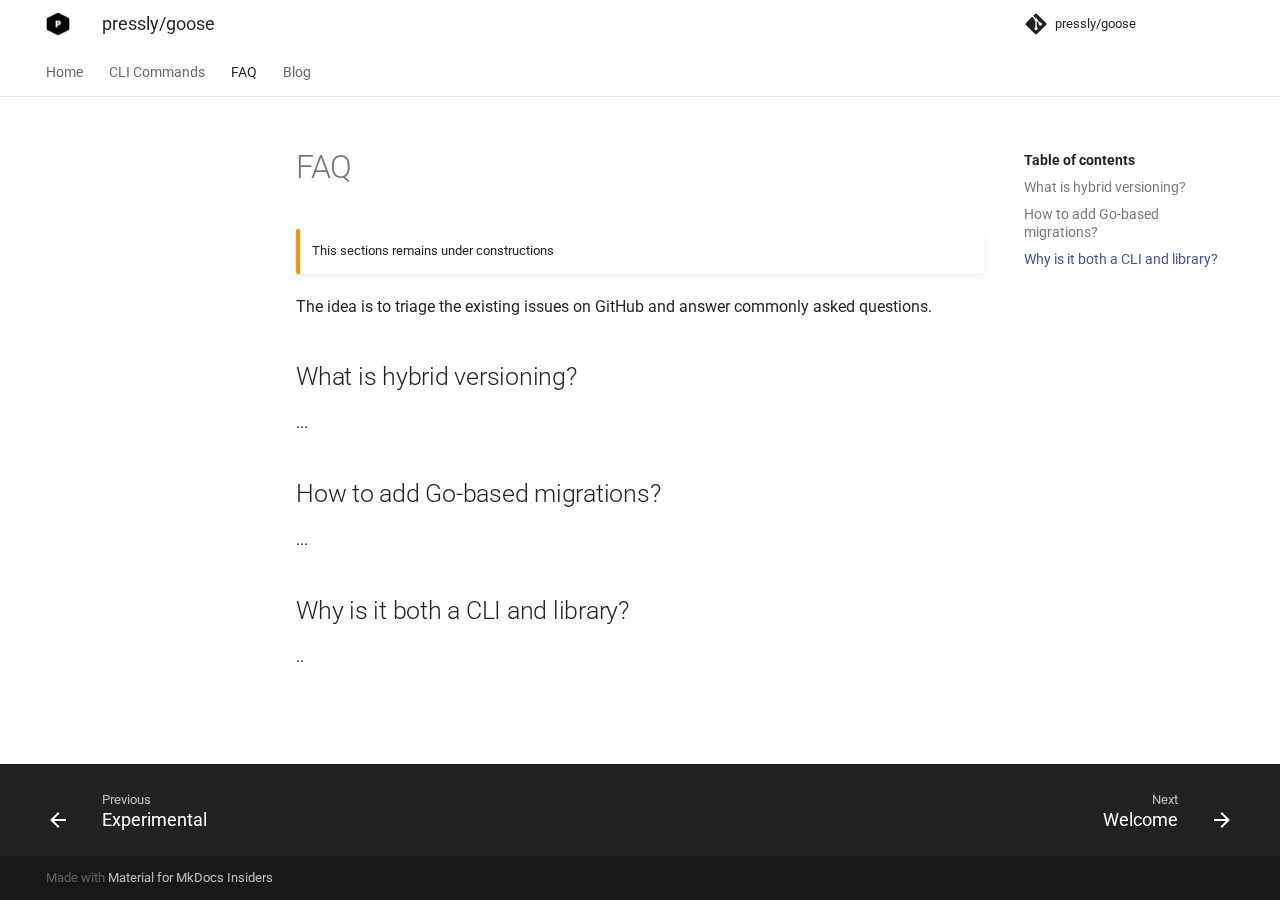
==== commit 7ff3d593: "Update docs" ====
--- a/site/FAQ/index.html
+++ b/site/FAQ/index.html
@@ -17,7 +17,7 @@
         
       
       <link rel="icon" href="../assets/favicon.ico">
-      <meta name="generator" content="mkdocs-1.2.2, mkdocs-material-7.2.1+insiders-2.12.0">
+      <meta name="generator" content="mkdocs-1.2.2, mkdocs-material-7.2.4+insiders-2.13.0">
     
     
       
@@ -25,10 +25,10 @@
       
     
     
-      <link rel="stylesheet" href="../assets/stylesheets/main.f55811a5.min.css">
-      
-        
-        <link rel="stylesheet" href="../assets/stylesheets/palette.73e53a79.min.css">
+      <link rel="stylesheet" href="../assets/stylesheets/main.06b57b5d.min.css">
+      
+        
+        <link rel="stylesheet" href="../assets/stylesheets/palette.1d832a92.min.css">
         
           
           
@@ -501,6 +501,20 @@
     <li class="md-nav__item">
       <a href="../blog/welcome/" class="md-nav__link">
         Welcome
+      </a>
+    </li>
+  
+
+            
+          
+            
+              
+  
+  
+  
+    <li class="md-nav__item">
+      <a href="../blog/embed-sql-migrations/" class="md-nav__link">
+        Embedding migrations
       </a>
     </li>
   
@@ -664,10 +678,10 @@
       <div class="md-dialog__inner md-typeset"></div>
     </div>
     
-    <script id="__config" type="application/json">{"base": "..", "features": ["navigation.instant", "navigation.tracking", "navigation.sections", "navigation.tabs", "navigation.top"], "translations": {"clipboard.copy": "Copy to clipboard", "clipboard.copied": "Copied to clipboard", "search.config.lang": "en", "search.config.pipeline": "trimmer, stopWordFilter", "search.config.separator": "[\\s\\-]+", "search.placeholder": "Search", "search.result.placeholder": "Type to start searching", "search.result.none": "No matching documents", "search.result.one": "1 matching document", "search.result.other": "# matching documents", "search.result.more.one": "1 more on this page", "search.result.more.other": "# more on this page", "search.result.term.missing": "Missing", "select.version.title": "Select version"}, "search": "../assets/javascripts/workers/search.db604ae8.min.js", "version": null}</script>
-    
-    
-      <script src="../assets/javascripts/bundle.1afabad3.min.js"></script>
+    <script id="__config" type="application/json">{"base": "..", "features": ["navigation.instant", "navigation.tracking", "navigation.sections", "navigation.tabs", "navigation.top", "content.code.annotate"], "translations": {"clipboard.copy": "Copy to clipboard", "clipboard.copied": "Copied to clipboard", "search.config.lang": "en", "search.config.pipeline": "trimmer, stopWordFilter", "search.config.separator": "[\\s\\-]+", "search.placeholder": "Search", "search.result.placeholder": "Type to start searching", "search.result.none": "No matching documents", "search.result.one": "1 matching document", "search.result.other": "# matching documents", "search.result.more.one": "1 more on this page", "search.result.more.other": "# more on this page", "search.result.term.missing": "Missing", "select.version.title": "Select version"}, "search": "../assets/javascripts/workers/search.61ac8e46.min.js", "version": null}</script>
+    
+    
+      <script src="../assets/javascripts/bundle.d120d6e9.min.js"></script>
       
     
   </body>
--- a/site/assets/stylesheets/main.06b57b5d.min.css
+++ b/site/assets/stylesheets/main.06b57b5d.min.css
@@ -0,0 +1 @@
+@charset "UTF-8";html{-webkit-text-size-adjust:none;-ms-text-size-adjust:none;text-size-adjust:none;box-sizing:border-box}*,:after,:before{box-sizing:inherit}body{margin:0}a,button,input,label{-webkit-tap-highlight-color:transparent}a{color:inherit;text-decoration:none}hr{border:0;box-sizing:content-box;display:block;height:.05rem;overflow:visible;padding:0}small{font-size:80%}sub,sup{line-height:1em}img{border-style:none}table{border-collapse:separate;border-spacing:0}td,th{font-weight:400;vertical-align:top}button{background:transparent;border:0;font-family:inherit;font-size:inherit;margin:0;padding:0}input{border:0;outline:none}:root{--md-default-fg-color:rgba(0,0,0,0.87);--md-default-fg-color--light:rgba(0,0,0,0.54);--md-default-fg-color--lighter:rgba(0,0,0,0.32);--md-default-fg-color--lightest:rgba(0,0,0,0.07);--md-default-bg-color:#fff;--md-default-bg-color--light:hsla(0,0%,100%,0.7);--md-default-bg-color--lighter:hsla(0,0%,100%,0.3);--md-default-bg-color--lightest:hsla(0,0%,100%,0.12);--md-primary-fg-color:#4051b5;--md-primary-fg-color--light:#5d6cc0;--md-primary-fg-color--dark:#303fa1;--md-primary-bg-color:#fff;--md-primary-bg-color--light:hsla(0,0%,100%,0.7);--md-accent-fg-color:#526cfe;--md-accent-fg-color--transparent:rgba(82,108,254,0.1);--md-accent-bg-color:#fff;--md-accent-bg-color--light:hsla(0,0%,100%,0.7)}:root>*{--md-code-fg-color:#36464e;--md-code-bg-color:#f5f5f5;--md-code-hl-color:rgba(255,255,0,0.5);--md-code-hl-number-color:#d52a2a;--md-code-hl-special-color:#db1457;--md-code-hl-function-color:#a846b9;--md-code-hl-constant-color:#6e59d9;--md-code-hl-keyword-color:#3f6ec6;--md-code-hl-string-color:#1c7d4d;--md-code-hl-name-color:var(--md-code-fg-color);--md-code-hl-operator-color:var(--md-default-fg-color--light);--md-code-hl-punctuation-color:var(--md-default-fg-color--light);--md-code-hl-comment-color:var(--md-default-fg-color--light);--md-code-hl-generic-color:var(--md-default-fg-color--light);--md-code-hl-variable-color:var(--md-default-fg-color--light);--md-typeset-color:var(--md-default-fg-color);--md-typeset-a-color:var(--md-primary-fg-color);--md-typeset-mark-color:rgba(255,255,0,0.5);--md-typeset-del-color:hsla(6,90%,60%,0.15);--md-typeset-ins-color:rgba(11,213,112,0.15);--md-typeset-kbd-color:#fafafa;--md-typeset-kbd-accent-color:#fff;--md-typeset-kbd-border-color:#b8b8b8;--md-typeset-table-color:rgba(0,0,0,0.12);--md-admonition-fg-color:var(--md-default-fg-color);--md-admonition-bg-color:var(--md-default-bg-color);--md-footer-fg-color:#fff;--md-footer-fg-color--light:hsla(0,0%,100%,0.7);--md-footer-fg-color--lighter:hsla(0,0%,100%,0.3);--md-footer-bg-color:rgba(0,0,0,0.87);--md-footer-bg-color--dark:rgba(0,0,0,0.32)}.md-icon svg{fill:currentColor;display:block;height:1.2rem;width:1.2rem}body{-webkit-font-smoothing:antialiased;-moz-osx-font-smoothing:grayscale}aside,body,input{font-feature-settings:"kern","liga";color:var(--md-typeset-color);font-family:var(--md-text-font-family,_),-apple-system,BlinkMacSystemFont,Helvetica,Arial,sans-serif}code,kbd,pre{font-feature-settings:"kern";font-family:var(--md-code-font-family,_),SFMono-Regular,Consolas,Menlo,monospace}:root{--md-typeset-table-sort-icon:url('data:image/svg+xml;charset=utf-8,<svg xmlns="http://www.w3.org/2000/svg" viewBox="0 0 24 24"><path d="m18 21-4-4h3V7h-3l4-4 4 4h-3v10h3M2 19v-2h10v2M2 13v-2h7v2M2 7V5h4v2H2z"/></svg>');--md-typeset-table-sort-icon--asc:url('data:image/svg+xml;charset=utf-8,<svg xmlns="http://www.w3.org/2000/svg" viewBox="0 0 24 24"><path d="M19 17h3l-4 4-4-4h3V3h2M2 17h10v2H2M6 5v2H2V5m0 6h7v2H2v-2z"/></svg>');--md-typeset-table-sort-icon--desc:url('data:image/svg+xml;charset=utf-8,<svg xmlns="http://www.w3.org/2000/svg" viewBox="0 0 24 24"><path d="M19 7h3l-4-4-4 4h3v14h2M2 17h10v2H2M6 5v2H2V5m0 6h7v2H2v-2z"/></svg>')}.md-typeset{-webkit-print-color-adjust:exact;color-adjust:exact;font-size:.8rem;line-height:1.6}@media print{.md-typeset{font-size:.68rem}}.md-typeset blockquote,.md-typeset dl,.md-typeset figure,.md-typeset ol,.md-typeset pre,.md-typeset ul{margin:1em 0}.md-typeset h1{color:var(--md-default-fg-color--light);font-size:2em;line-height:1.3;margin:0 0 1.25em}.md-typeset h1,.md-typeset h2{font-weight:300;letter-spacing:-.01em}.md-typeset h2{font-size:1.5625em;line-height:1.4;margin:1.6em 0 .64em}.md-typeset h3{font-size:1.25em;font-weight:400;letter-spacing:-.01em;line-height:1.5;margin:1.6em 0 .8em}.md-typeset h2+h3{margin-top:.8em}.md-typeset h4{font-weight:700;letter-spacing:-.01em;margin:1em 0}.md-typeset h5,.md-typeset h6{color:var(--md-default-fg-color--light);font-size:.8em;font-weight:700;letter-spacing:-.01em;margin:1.25em 0}.md-typeset h5{text-transform:uppercase}.md-typeset hr{border-bottom:.05rem solid var(--md-default-fg-color--lightest);display:flow-root;margin:1.5em 0}.md-typeset a{color:var(--md-typeset-a-color);word-break:break-word}.md-typeset a,.md-typeset a:before{transition:color 125ms}.md-typeset a:focus,.md-typeset a:hover{color:var(--md-accent-fg-color)}.md-typeset a.focus-visible{outline-color:var(--md-accent-fg-color);outline-offset:.2rem}.md-typeset code,.md-typeset kbd,.md-typeset pre{color:var(--md-code-fg-color);direction:ltr}@media print{.md-typeset code,.md-typeset kbd,.md-typeset pre{white-space:pre-wrap}}.md-typeset code{background-color:var(--md-code-bg-color);border-radius:.1rem;-webkit-box-decoration-break:clone;box-decoration-break:clone;font-size:.85em;padding:0 .2941176471em;word-break:break-word}.md-typeset code:not(.focus-visible){-webkit-tap-highlight-color:transparent;outline:none}.md-typeset h1 code,.md-typeset h2 code,.md-typeset h3 code,.md-typeset h4 code,.md-typeset h5 code,.md-typeset h6 code{background-color:transparent;box-shadow:none;margin:initial;padding:initial}.md-typeset a code{color:currentColor}.md-typeset pre{display:flow-root;line-height:1.4;position:relative}.md-typeset pre>code{-webkit-box-decoration-break:slice;box-decoration-break:slice;box-shadow:none;display:block;margin:0;overflow:auto;padding:.7720588235em 1.1764705882em;scrollbar-color:var(--md-default-fg-color--lighter) transparent;scrollbar-width:thin;touch-action:auto;word-break:normal}.md-typeset pre>code:hover{scrollbar-color:var(--md-accent-fg-color) transparent}.md-typeset pre>code::-webkit-scrollbar{height:.2rem;width:.2rem}.md-typeset pre>code::-webkit-scrollbar-thumb{background-color:var(--md-default-fg-color--lighter)}.md-typeset pre>code::-webkit-scrollbar-thumb:hover{background-color:var(--md-accent-fg-color)}@media screen and (max-width:44.9375em){.md-content>.md-typeset>pre{margin:1em -.8rem}.md-content>.md-typeset>pre code{border-radius:0}}.md-typeset kbd{background-color:var(--md-typeset-kbd-color);border-radius:.1rem;box-shadow:0 .1rem 0 .05rem var(--md-typeset-kbd-border-color),0 .1rem 0 var(--md-typeset-kbd-border-color),0 -.1rem .2rem var(--md-typeset-kbd-accent-color) inset;color:var(--md-default-fg-color);display:inline-block;font-size:.75em;padding:0 .6666666667em;vertical-align:text-top;word-break:break-word}.md-typeset mark{background-color:var(--md-typeset-mark-color);-webkit-box-decoration-break:clone;box-decoration-break:clone;color:inherit;word-break:break-word}.md-typeset abbr{border-bottom:.05rem dotted var(--md-default-fg-color--light);cursor:help;text-decoration:none}@media (hover:none){.md-typeset abbr{position:relative}.md-typeset abbr[title]:focus:after,.md-typeset abbr[title]:hover:after{background-color:var(--md-default-fg-color);border-radius:.1rem;box-shadow:0 2px 2px 0 rgba(0,0,0,.14),0 1px 5px 0 rgba(0,0,0,.12),0 3px 1px -2px rgba(0,0,0,.2);color:var(--md-default-bg-color);content:attr(title);display:inline-block;font-size:.7rem;left:0;margin-top:2em;max-width:80%;min-width:-webkit-max-content;min-width:-moz-max-content;min-width:max-content;padding:.2rem .3rem;position:absolute;width:auto}}.md-typeset small{opacity:.75}.md-typeset sub,.md-typeset sup{margin-left:.078125em}[dir=rtl] .md-typeset sub,[dir=rtl] .md-typeset sup{margin-left:0;margin-right:.078125em}.md-typeset blockquote{border-left:.2rem solid var(--md-default-fg-color--lighter);color:var(--md-default-fg-color--light);display:flow-root;padding-left:.6rem}[dir=rtl] .md-typeset blockquote{border-left:initial;border-right:.2rem solid var(--md-default-fg-color--lighter);padding-left:0;padding-right:.6rem}.md-typeset ul{list-style-type:disc}.md-typeset ol,.md-typeset ul{display:flow-root;margin-left:.625em;padding:0}[dir=rtl] .md-typeset ol,[dir=rtl] .md-typeset ul{margin-left:0;margin-right:.625em}.md-typeset ol ol,.md-typeset ul ol{list-style-type:lower-alpha}.md-typeset ol ol ol,.md-typeset ul ol ol{list-style-type:lower-roman}.md-typeset ol li,.md-typeset ul li{margin-bottom:.5em;margin-left:1.25em}[dir=rtl] .md-typeset ol li,[dir=rtl] .md-typeset ul li{margin-left:0;margin-right:1.25em}.md-typeset ol li blockquote,.md-typeset ol li p,.md-typeset ul li blockquote,.md-typeset ul li p{margin:.5em 0}.md-typeset ol li:last-child,.md-typeset ul li:last-child{margin-bottom:0}.md-typeset ol li ol,.md-typeset ol li ul,.md-typeset ul li ol,.md-typeset ul li ul{margin:.5em 0 .5em .625em}[dir=rtl] .md-typeset ol li ol,[dir=rtl] .md-typeset ol li ul,[dir=rtl] .md-typeset ul li ol,[dir=rtl] .md-typeset ul li ul{margin-left:0;margin-right:.625em}.md-typeset dd{margin:1em 0 1.5em 1.875em}[dir=rtl] .md-typeset dd{margin-left:0;margin-right:1.875em}.md-typeset img,.md-typeset svg{height:auto;max-width:100%}.md-typeset img[align=left],.md-typeset svg[align=left]{margin:1em 1em 1em 0}.md-typeset img[align=right],.md-typeset svg[align=right]{margin:1em 0 1em 1em}.md-typeset img[align]:only-child,.md-typeset svg[align]:only-child{margin-top:0}.md-typeset figure{display:flow-root;margin:0 auto;max-width:100%;text-align:center;width:-webkit-fit-content;width:-moz-fit-content;width:fit-content}.md-typeset figure img{display:block}.md-typeset figcaption{font-style:italic;margin:1em auto 2em;max-width:24rem}.md-typeset iframe{max-width:100%}.md-typeset table:not([class]){background-color:var(--md-default-bg-color);border:.05rem solid var(--md-typeset-table-color);border-radius:.1rem;display:inline-block;font-size:.64rem;max-width:100%;overflow:auto;touch-action:auto}@media print{.md-typeset table:not([class]){display:table}}.md-typeset table:not([class])+*{margin-top:1.5em}.md-typeset table:not([class]) td>:first-child,.md-typeset table:not([class]) th>:first-child{margin-top:0}.md-typeset table:not([class]) td>:last-child,.md-typeset table:not([class]) th>:last-child{margin-bottom:0}.md-typeset table:not([class]) td:not([align]),.md-typeset table:not([class]) th:not([align]){text-align:left}[dir=rtl] .md-typeset table:not([class]) td:not([align]),[dir=rtl] .md-typeset table:not([class]) th:not([align]){text-align:right}.md-typeset table:not([class]) th{font-weight:700;min-width:5rem;padding:.9375em 1.25em;vertical-align:top}.md-typeset table:not([class]) th a{color:inherit}.md-typeset table:not([class]) td{border-top:.05rem solid var(--md-typeset-table-color);padding:.9375em 1.25em;vertical-align:top}.md-typeset table:not([class]) tbody tr{transition:background-color 125ms}.md-typeset table:not([class]) tbody tr:hover{background-color:rgba(0,0,0,.035);box-shadow:0 .05rem 0 var(--md-default-bg-color) inset}.md-typeset table:not([class]) a{word-break:normal}.md-typeset table th[role=columnheader]{cursor:pointer}.md-typeset table th[role=columnheader]:after{content:"";display:inline-block;height:1.2em;margin-left:.5em;-webkit-mask-image:var(--md-typeset-table-sort-icon);mask-image:var(--md-typeset-table-sort-icon);-webkit-mask-repeat:no-repeat;mask-repeat:no-repeat;-webkit-mask-size:contain;mask-size:contain;transition:background-color 125ms;vertical-align:text-bottom;width:1.2em}.md-typeset table th[role=columnheader]:hover:after{background-color:var(--md-default-fg-color--lighter)}.md-typeset table th[role=columnheader][aria-sort=ascending]:after{background-color:var(--md-default-fg-color--light);-webkit-mask-image:var(--md-typeset-table-sort-icon--asc);mask-image:var(--md-typeset-table-sort-icon--asc)}.md-typeset table th[role=columnheader][aria-sort=descending]:after{background-color:var(--md-default-fg-color--light);-webkit-mask-image:var(--md-typeset-table-sort-icon--desc);mask-image:var(--md-typeset-table-sort-icon--desc)}.md-typeset__scrollwrap{margin:1em -.8rem;overflow-x:auto;touch-action:auto}.md-typeset__table{display:inline-block;margin-bottom:.5em;padding:0 .8rem}@media print{.md-typeset__table{display:block}}html .md-typeset__table table{display:table;margin:0;overflow:hidden;width:100%}html{font-size:125%;height:100%;overflow-x:hidden}@media screen and (min-width:100em){html{font-size:137.5%}}@media screen and (min-width:125em){html{font-size:150%}}body{background-color:var(--md-default-bg-color);display:flex;flex-direction:column;font-size:.5rem;min-height:100%;position:relative;width:100%}@media print{body{display:block}}@media screen and (max-width:59.9375em){body[data-md-state=lock]{position:fixed}}.md-grid{margin-left:auto;margin-right:auto;max-width:61rem}.md-container{display:flex;flex-direction:column;flex-grow:1}@media print{.md-container{display:block}}.md-main{flex-grow:1}.md-main__inner{display:flex;height:100%;margin-top:1.5rem}.md-ellipsis{overflow:hidden;text-overflow:ellipsis;white-space:nowrap}.md-toggle{display:none}.md-option{height:0;opacity:0;position:absolute;width:0}.md-option:checked+label:not([hidden]){display:block}.md-option.focus-visible+label{outline-color:var(--md-accent-fg-color);outline-style:auto}.md-skip{background-color:var(--md-default-fg-color);border-radius:.1rem;color:var(--md-default-bg-color);font-size:.64rem;margin:.5rem;opacity:0;outline-color:var(--md-accent-fg-color);padding:.3rem .5rem;position:fixed;transform:translateY(.4rem);z-index:-1}.md-skip:focus{opacity:1;transform:translateY(0);transition:transform .25s cubic-bezier(.4,0,.2,1),opacity 175ms 75ms;z-index:10}@page{margin:25mm}.md-banner{background-color:var(--md-footer-bg-color);color:var(--md-footer-fg-color);overflow:auto}@media print{.md-banner{display:none}}.md-banner--warning{background:var(--md-typeset-mark-color);color:var(--md-default-fg-color)}.md-banner__inner{font-size:.7rem;margin:.6rem auto;padding:0 .8rem}:root{--md-clipboard-icon:url('data:image/svg+xml;charset=utf-8,<svg xmlns="http://www.w3.org/2000/svg" viewBox="0 0 24 24"><path d="M19 21H8V7h11m0-2H8a2 2 0 0 0-2 2v14a2 2 0 0 0 2 2h11a2 2 0 0 0 2-2V7a2 2 0 0 0-2-2m-3-4H4a2 2 0 0 0-2 2v14h2V3h12V1z"/></svg>')}.md-clipboard{border-radius:.1rem;color:var(--md-default-fg-color--lightest);cursor:pointer;height:1.5em;outline-color:var(--md-accent-fg-color);outline-offset:.1rem;position:absolute;right:.5em;top:.5em;transition:color .25s;width:1.5em;z-index:1}@media print{.md-clipboard{display:none}}.md-clipboard:not(.focus-visible){-webkit-tap-highlight-color:transparent;outline:none}:hover>.md-clipboard{color:var(--md-default-fg-color--light)}.md-clipboard:focus,.md-clipboard:hover{color:var(--md-accent-fg-color)}.md-clipboard:after{background-color:currentColor;content:"";display:block;height:1.125em;margin:0 auto;-webkit-mask-image:var(--md-clipboard-icon);mask-image:var(--md-clipboard-icon);-webkit-mask-repeat:no-repeat;mask-repeat:no-repeat;-webkit-mask-size:contain;mask-size:contain;width:1.125em}.md-clipboard--inline{cursor:pointer}.md-clipboard--inline code{transition:color .25s,background-color .25s}.md-clipboard--inline:focus code,.md-clipboard--inline:hover code{background-color:var(--md-accent-fg-color--transparent);color:var(--md-accent-fg-color)}@-webkit-keyframes consent{0%{opacity:0;transform:translateY(100%)}to{opacity:1;transform:translateY(0)}}@keyframes consent{0%{opacity:0;transform:translateY(100%)}to{opacity:1;transform:translateY(0)}}@-webkit-keyframes overlay{0%{opacity:0}to{opacity:1}}@keyframes overlay{0%{opacity:0}to{opacity:1}}.md-consent__overlay{-webkit-animation:overlay .25s both;animation:overlay .25s both;-webkit-backdrop-filter:blur(.1rem);backdrop-filter:blur(.1rem);background-color:rgba(0,0,0,.54);height:100%;opacity:1;position:fixed;top:0;width:100%;z-index:5}.md-consent__inner{-webkit-animation:consent .5s cubic-bezier(.1,.7,.1,1) both;animation:consent .5s cubic-bezier(.1,.7,.1,1) both;background-color:var(--md-default-bg-color);border:0;border-radius:.1rem;bottom:0;box-shadow:0 0 .2rem rgba(0,0,0,.1),0 .2rem .4rem rgba(0,0,0,.2);max-height:100%;overflow:auto;padding:0;position:fixed;width:100%;z-index:5}.md-consent__form{padding:.8rem}.md-consent__settings{display:none;margin:1em 0}input:checked+.md-consent__settings{display:block}.md-consent__controls{margin-bottom:.8rem}.md-typeset .md-consent__controls .md-button{display:inline}@media screen and (max-width:44.9375em){.md-typeset .md-consent__controls .md-button{display:block;margin-top:.4rem;text-align:center;width:100%}}.md-consent label{cursor:pointer}.md-content{flex-grow:1;min-width:0}.md-content__inner{margin:0 .8rem 1.2rem;padding-top:.6rem}@media screen and (min-width:76.25em){.md-sidebar--primary:not([hidden])~.md-content>.md-content__inner{margin-left:1.2rem}[dir=rtl] .md-sidebar--primary:not([hidden])~.md-content>.md-content__inner{margin-left:.8rem;margin-right:1.2rem}.md-sidebar--secondary:not([hidden])~.md-content>.md-content__inner{margin-right:1.2rem}[dir=rtl] .md-sidebar--secondary:not([hidden])~.md-content>.md-content__inner{margin-left:1.2rem;margin-right:.8rem}}.md-content__inner:before{content:"";display:block;height:.4rem}.md-content__inner>:last-child{margin-bottom:0}.md-content__button{float:right;margin:.4rem 0 .4rem .4rem;padding:0}@media print{.md-content__button{display:none}}[dir=rtl] .md-content__button{float:left;margin-left:0;margin-right:.4rem}[dir=rtl] .md-content__button svg{transform:scaleX(-1)}.md-typeset .md-content__button{color:var(--md-default-fg-color--lighter)}.md-content__button svg{display:inline;vertical-align:top}.md-dialog{background-color:var(--md-default-fg-color);border-radius:.1rem;bottom:.8rem;box-shadow:0 2px 2px 0 rgba(0,0,0,.14),0 1px 5px 0 rgba(0,0,0,.12),0 3px 1px -2px rgba(0,0,0,.2);left:auto;min-width:11.1rem;opacity:0;padding:.4rem .6rem;pointer-events:none;position:fixed;right:.8rem;transform:translateY(100%);transition:transform 0ms .4s,opacity .4s;z-index:4}@media print{.md-dialog{display:none}}[dir=rtl] .md-dialog{left:.8rem;right:auto}.md-dialog[data-md-state=open]{opacity:1;pointer-events:auto;transform:translateY(0);transition:transform .4s cubic-bezier(.075,.85,.175,1),opacity .4s}.md-dialog__inner{color:var(--md-default-bg-color);font-size:.7rem}.md-typeset .md-button{border:.1rem solid;border-radius:.1rem;color:var(--md-primary-fg-color);cursor:pointer;display:inline-block;font-weight:700;padding:.625em 2em;transition:color 125ms,background-color 125ms,border-color 125ms}.md-typeset .md-button--primary{background-color:var(--md-primary-fg-color);border-color:var(--md-primary-fg-color);color:var(--md-primary-bg-color)}.md-typeset .md-button:focus,.md-typeset .md-button:hover{background-color:var(--md-accent-fg-color);border-color:var(--md-accent-fg-color);color:var(--md-accent-bg-color)}.md-typeset .md-input{border-radius:.1rem;box-shadow:0 .2rem .5rem rgba(0,0,0,.1),0 .025rem .05rem rgba(0,0,0,.1);font-size:.8rem;height:1.8rem;padding:0 .6rem;transition:box-shadow .25s}.md-typeset .md-input:focus,.md-typeset .md-input:hover{box-shadow:0 .4rem 1rem rgba(0,0,0,.15),0 .025rem .05rem rgba(0,0,0,.15)}.md-typeset .md-input--stretch{width:100%}.md-header{background-color:var(--md-primary-fg-color);box-shadow:0 0 .2rem transparent,0 .2rem .4rem transparent;color:var(--md-primary-bg-color);left:0;position:-webkit-sticky;position:sticky;right:0;top:0;z-index:4}@media print{.md-header{display:none}}.md-header[data-md-state=shadow]{box-shadow:0 0 .2rem rgba(0,0,0,.1),0 .2rem .4rem rgba(0,0,0,.2);transition:transform .25s cubic-bezier(.1,.7,.1,1),box-shadow .25s}.md-header[data-md-state=hidden]{transform:translateY(-100%);transition:transform .25s cubic-bezier(.8,0,.6,1),box-shadow .25s}.md-header__inner{align-items:center;display:flex;padding:0 .2rem}.md-header__button{color:currentColor;cursor:pointer;margin:.2rem;outline-color:var(--md-accent-fg-color);padding:.4rem;position:relative;transition:opacity .25s;vertical-align:middle;z-index:1}.md-header__button:hover{opacity:.7}.md-header__button:not([hidden]){display:inline-block}.md-header__button:not(.focus-visible){-webkit-tap-highlight-color:transparent;outline:none}.md-header__button.md-logo{margin:.2rem;padding:.4rem}@media screen and (max-width:76.1875em){.md-header__button.md-logo{display:none}}.md-header__button.md-logo img,.md-header__button.md-logo svg{fill:currentColor;display:block;height:1.2rem;width:1.2rem}@media screen and (min-width:60em){.md-header__button[for=__search]{display:none}}.no-js .md-header__button[for=__search]{display:none}[dir=rtl] .md-header__button[for=__search] svg{transform:scaleX(-1)}@media screen and (min-width:76.25em){.md-header__button[for=__drawer]{display:none}}.md-header__topic{display:flex;max-width:100%;position:absolute;transition:transform .4s cubic-bezier(.1,.7,.1,1),opacity .15s}.md-header__topic+.md-header__topic{opacity:0;pointer-events:none;transform:translateX(1.25rem);transition:transform .4s cubic-bezier(1,.7,.1,.1),opacity .15s;z-index:-1}[dir=rtl] .md-header__topic+.md-header__topic{transform:translateX(-1.25rem)}.md-header__title{flex-grow:1;font-size:.9rem;height:2.4rem;line-height:2.4rem;margin-left:1rem;margin-right:.4rem}.md-header__title[data-md-state=active] .md-header__topic{opacity:0;pointer-events:none;transform:translateX(-1.25rem);transition:transform .4s cubic-bezier(1,.7,.1,.1),opacity .15s;z-index:-1}[dir=rtl] .md-header__title[data-md-state=active] .md-header__topic{transform:translateX(1.25rem)}.md-header__title[data-md-state=active] .md-header__topic+.md-header__topic{opacity:1;pointer-events:auto;transform:translateX(0);transition:transform .4s cubic-bezier(.1,.7,.1,1),opacity .15s;z-index:0}.md-header__title>.md-header__ellipsis{height:100%;position:relative;width:100%}.md-header__option{display:flex;flex-shrink:0;max-width:100%;transition:max-width 0ms .25s,opacity .25s .25s;white-space:nowrap}[data-md-toggle=search]:checked~.md-header .md-header__option{max-width:0;opacity:0;transition:max-width 0ms,opacity 0ms}.md-header__source{display:none}@media screen and (min-width:60em){.md-header__source{display:block;margin-left:1rem;max-width:11.7rem;width:11.7rem}[dir=rtl] .md-header__source{margin-left:0;margin-right:1rem}}@media screen and (min-width:76.25em){.md-header__source{margin-left:1.4rem}[dir=rtl] .md-header__source{margin-right:1.4rem}}.md-footer{background-color:var(--md-footer-bg-color);color:var(--md-footer-fg-color)}@media print{.md-footer{display:none}}.md-footer__inner{overflow:auto;padding:.2rem}.md-footer__link{display:flex;outline-color:var(--md-accent-fg-color);padding-bottom:.4rem;padding-top:1.4rem;transition:opacity .25s}@media screen and (min-width:45em){.md-footer__link{width:50%}}.md-footer__link:focus,.md-footer__link:hover{opacity:.7}.md-footer__link--prev{float:left}@media screen and (max-width:44.9375em){.md-footer__link--prev{width:25%}.md-footer__link--prev .md-footer__title{display:none}}[dir=rtl] .md-footer__link--prev{float:right}[dir=rtl] .md-footer__link--prev svg{transform:scaleX(-1)}.md-footer__link--next{float:right;text-align:right}@media screen and (max-width:44.9375em){.md-footer__link--next{width:75%}}[dir=rtl] .md-footer__link--next{float:left;text-align:left}[dir=rtl] .md-footer__link--next svg{transform:scaleX(-1)}.md-footer__title{flex-grow:1;font-size:.9rem;line-height:2.4rem;max-width:calc(100% - 2.4rem);padding:0 1rem;position:relative}.md-footer__button{margin:.2rem;padding:.4rem}.md-footer__direction{font-size:.64rem;left:0;margin-top:-1rem;opacity:.7;padding:0 1rem;position:absolute;right:0}.md-footer-meta{background-color:var(--md-footer-bg-color--dark)}.md-footer-meta__inner{display:flex;flex-wrap:wrap;justify-content:space-between;padding:.2rem}html .md-footer-meta.md-typeset a{color:var(--md-footer-fg-color--light)}html .md-footer-meta.md-typeset a:focus,html .md-footer-meta.md-typeset a:hover{color:var(--md-footer-fg-color)}.md-footer-copyright{color:var(--md-footer-fg-color--lighter);font-size:.64rem;margin:auto .6rem;padding:.4rem 0;width:100%}@media screen and (min-width:45em){.md-footer-copyright{width:auto}}.md-footer-copyright__highlight{color:var(--md-footer-fg-color--light)}.md-footer-social{margin:0 .4rem;padding:.2rem 0 .6rem}@media screen and (min-width:45em){.md-footer-social{padding:.6rem 0}}.md-footer-social__link{display:inline-block;height:1.6rem;text-align:center;width:1.6rem}.md-footer-social__link:before{line-height:1.9}.md-footer-social__link svg{fill:currentColor;max-height:.8rem;vertical-align:-25%}:root{--md-nav-icon--prev:url('data:image/svg+xml;charset=utf-8,<svg xmlns="http://www.w3.org/2000/svg" viewBox="0 0 24 24"><path d="M20 11v2H8l5.5 5.5-1.42 1.42L4.16 12l7.92-7.92L13.5 5.5 8 11h12z"/></svg>');--md-nav-icon--next:url('data:image/svg+xml;charset=utf-8,<svg xmlns="http://www.w3.org/2000/svg" viewBox="0 0 24 24"><path d="M8.59 16.58 13.17 12 8.59 7.41 10 6l6 6-6 6-1.41-1.42z"/></svg>');--md-toc-icon:url('data:image/svg+xml;charset=utf-8,<svg xmlns="http://www.w3.org/2000/svg" viewBox="0 0 24 24"><path d="M3 9h14V7H3v2m0 4h14v-2H3v2m0 4h14v-2H3v2m16 0h2v-2h-2v2m0-10v2h2V7h-2m0 6h2v-2h-2v2z"/></svg>')}.md-nav{font-size:.7rem;line-height:1.3}.md-nav__title{display:block;font-weight:700;overflow:hidden;padding:0 .6rem;text-overflow:ellipsis}.md-nav__title .md-nav__button{display:none}.md-nav__title .md-nav__button img{height:100%;width:auto}.md-nav__title .md-nav__button.md-logo img,.md-nav__title .md-nav__button.md-logo svg{fill:currentColor;display:block;height:2.4rem;width:2.4rem}.md-nav__list{margin:0;padding:0}.md-nav__item{display:block;padding:0 .6rem}.md-nav__item .md-nav__item{padding-right:0}[dir=rtl] .md-nav__item .md-nav__item{padding-left:0;padding-right:.6rem}.md-nav__link{cursor:pointer;display:block;margin-top:.625em;overflow:hidden;scroll-snap-align:start;text-overflow:ellipsis;transition:color 125ms}.md-nav__link[data-md-state=blur]{color:var(--md-default-fg-color--light)}.md-nav__link--container{display:flex}.md-nav__link--container>:first-child{flex-grow:1}.md-nav__link--container>*{cursor:inherit}.md-nav__item .md-nav__link--active{color:var(--md-typeset-a-color)}.md-nav__link:focus,.md-nav__link:hover{color:var(--md-accent-fg-color)}.md-nav__link.focus-visible{outline-color:var(--md-accent-fg-color);outline-offset:.2rem}.md-nav--primary .md-nav__link[for=__toc]{display:none}.md-nav--primary .md-nav__link[for=__toc] .md-icon:after{background-color:currentColor;display:block;height:100%;-webkit-mask-image:var(--md-toc-icon);mask-image:var(--md-toc-icon);width:100%}.md-nav--primary .md-nav__link[for=__toc]~.md-nav{display:none}.md-nav__source{display:none}@media screen and (max-width:76.1875em){.md-nav--primary,.md-nav--primary .md-nav{background-color:var(--md-default-bg-color);display:flex;flex-direction:column;height:100%;left:0;position:absolute;right:0;top:0;z-index:1}.md-nav--primary .md-nav__item,.md-nav--primary .md-nav__title{font-size:.8rem;line-height:1.5}.md-nav--primary .md-nav__title{background-color:var(--md-default-fg-color--lightest);color:var(--md-default-fg-color--light);cursor:pointer;font-weight:400;height:5.6rem;line-height:2.4rem;padding:3rem .8rem .2rem;position:relative;white-space:nowrap}.md-nav--primary .md-nav__title .md-nav__icon{display:block;height:1.2rem;left:.4rem;margin:.2rem;position:absolute;top:.4rem;width:1.2rem}[dir=rtl] .md-nav--primary .md-nav__title .md-nav__icon{left:auto;right:.4rem}.md-nav--primary .md-nav__title .md-nav__icon:after{background-color:currentColor;content:"";display:block;height:100%;-webkit-mask-image:var(--md-nav-icon--prev);mask-image:var(--md-nav-icon--prev);-webkit-mask-repeat:no-repeat;mask-repeat:no-repeat;-webkit-mask-size:contain;mask-size:contain;width:100%}.md-nav--primary .md-nav__title~.md-nav__list{background-color:var(--md-default-bg-color);box-shadow:0 .05rem 0 var(--md-default-fg-color--lightest) inset;overflow-y:auto;-ms-scroll-snap-type:y mandatory;scroll-snap-type:y mandatory;touch-action:pan-y}.md-nav--primary .md-nav__title~.md-nav__list>:first-child{border-top:0}.md-nav--primary .md-nav__title[for=__drawer]{background-color:var(--md-primary-fg-color);color:var(--md-primary-bg-color)}.md-nav--primary .md-nav__title .md-logo{display:block;left:.2rem;margin:.2rem;padding:.4rem;position:absolute;top:.2rem}[dir=rtl] .md-nav--primary .md-nav__title .md-logo{left:auto;right:.2rem}.md-nav--primary .md-nav__list{flex:1}.md-nav--primary .md-nav__item{border-top:.05rem solid var(--md-default-fg-color--lightest);padding:0}.md-nav--primary .md-nav__item--nested>.md-nav__link{padding-right:2.4rem}[dir=rtl] .md-nav--primary .md-nav__item--nested>.md-nav__link{padding-left:2.4rem;padding-right:.8rem}.md-nav--primary .md-nav__item--active>.md-nav__link{color:var(--md-typeset-a-color)}.md-nav--primary .md-nav__item--active>.md-nav__link:focus,.md-nav--primary .md-nav__item--active>.md-nav__link:hover{color:var(--md-accent-fg-color)}.md-nav--primary .md-nav__link{margin-top:0;padding:.6rem .8rem;position:relative}.md-nav--primary .md-nav__link .md-nav__icon{color:inherit;font-size:1.2rem;height:1.2rem;margin-top:-.6rem;position:absolute;right:.6rem;top:50%;width:1.2rem}[dir=rtl] .md-nav--primary .md-nav__link .md-nav__icon{left:.6rem;right:auto}.md-nav--primary .md-nav__link .md-nav__icon:after{background-color:currentColor;content:"";display:block;height:100%;-webkit-mask-image:var(--md-nav-icon--next);mask-image:var(--md-nav-icon--next);-webkit-mask-repeat:no-repeat;mask-repeat:no-repeat;-webkit-mask-size:contain;mask-size:contain;width:100%}[dir=rtl] .md-nav--primary .md-nav__icon:after{transform:scale(-1)}.md-nav--primary .md-nav--secondary .md-nav__link{position:static}.md-nav--primary .md-nav--secondary .md-nav{background-color:transparent;position:static}.md-nav--primary .md-nav--secondary .md-nav .md-nav__link{padding-left:1.4rem}[dir=rtl] .md-nav--primary .md-nav--secondary .md-nav .md-nav__link{padding-left:0;padding-right:1.4rem}.md-nav--primary .md-nav--secondary .md-nav .md-nav .md-nav__link{padding-left:2rem}[dir=rtl] .md-nav--primary .md-nav--secondary .md-nav .md-nav .md-nav__link{padding-left:0;padding-right:2rem}.md-nav--primary .md-nav--secondary .md-nav .md-nav .md-nav .md-nav__link{padding-left:2.6rem}[dir=rtl] .md-nav--primary .md-nav--secondary .md-nav .md-nav .md-nav .md-nav__link{padding-left:0;padding-right:2.6rem}.md-nav--primary .md-nav--secondary .md-nav .md-nav .md-nav .md-nav .md-nav__link{padding-left:3.2rem}[dir=rtl] .md-nav--primary .md-nav--secondary .md-nav .md-nav .md-nav .md-nav .md-nav__link{padding-left:0;padding-right:3.2rem}.md-nav--secondary{background-color:transparent}.md-nav__toggle~.md-nav{display:flex;opacity:0;transform:translateX(100%);transition:transform .25s cubic-bezier(.8,0,.6,1),opacity 125ms 50ms}[dir=rtl] .md-nav__toggle~.md-nav{transform:translateX(-100%)}.md-nav__toggle:checked~.md-nav{opacity:1;transform:translateX(0);transition:transform .25s cubic-bezier(.4,0,.2,1),opacity 125ms 125ms}.md-nav__toggle:checked~.md-nav>.md-nav__list{-webkit-backface-visibility:hidden;backface-visibility:hidden}}@media screen and (max-width:59.9375em){.md-nav--primary .md-nav__link[for=__toc]{display:block;padding-right:2.4rem}[dir=rtl] .md-nav--primary .md-nav__link[for=__toc]{padding-left:2.4rem;padding-right:.8rem}.md-nav--primary .md-nav__link[for=__toc] .md-icon:after{content:""}.md-nav--primary .md-nav__link[for=__toc]+.md-nav__link{display:none}.md-nav--primary .md-nav__link[for=__toc]~.md-nav{display:flex}.md-nav__source{background-color:var(--md-primary-fg-color--dark);color:var(--md-primary-bg-color);display:block;padding:0 .2rem}}@media screen and (min-width:60em) and (max-width:76.1875em){.md-nav--integrated .md-nav__link[for=__toc]{display:block;padding-right:2.4rem;scroll-snap-align:none}[dir=rtl] .md-nav--integrated .md-nav__link[for=__toc]{padding-left:2.4rem;padding-right:.8rem}.md-nav--integrated .md-nav__link[for=__toc] .md-icon:after{content:""}.md-nav--integrated .md-nav__link[for=__toc]+.md-nav__link{display:none}.md-nav--integrated .md-nav__link[for=__toc]~.md-nav{display:flex}}@media screen and (min-width:60em){.md-nav--secondary .md-nav__title{background:var(--md-default-bg-color);box-shadow:0 0 .4rem .4rem var(--md-default-bg-color);position:-webkit-sticky;position:sticky;top:0}.md-nav--secondary .md-nav__title[for=__toc]{scroll-snap-align:start}.md-nav--secondary .md-nav__title .md-nav__icon{display:none}}@media screen and (min-width:76.25em){.md-nav{transition:max-height .25s cubic-bezier(.86,0,.07,1)}.md-nav--primary .md-nav__title{background:var(--md-default-bg-color);box-shadow:0 0 .4rem .4rem var(--md-default-bg-color);position:-webkit-sticky;position:sticky;top:0}.md-nav--primary .md-nav__title[for=__drawer]{scroll-snap-align:start}.md-nav--primary .md-nav__title .md-nav__icon{display:none}.md-nav__toggle~.md-nav{display:none}.md-nav__toggle:checked~.md-nav,.md-nav__toggle:indeterminate~.md-nav{display:block}.md-nav__item--nested>.md-nav>.md-nav__title{display:none}.md-nav__item--section{display:block;margin:1.25em 0}.md-nav__item--section:last-child{margin-bottom:0}.md-nav__item--section>.md-nav__link{font-weight:700;pointer-events:none}.md-nav__item--section>.md-nav__link>*{pointer-events:auto}.md-nav__item--section>.md-nav__link .md-icon{display:none}.md-nav__item--section>.md-nav{display:block}.md-nav__item--section>.md-nav>.md-nav__list>.md-nav__item{padding:0}.md-nav__icon{float:right;height:.9rem;transition:transform .25s;width:.9rem}[dir=rtl] .md-nav__icon{float:left;transform:rotate(180deg)}.md-nav__icon:after{background-color:currentColor;content:"";display:inline-block;height:100%;-webkit-mask-image:var(--md-nav-icon--next);mask-image:var(--md-nav-icon--next);-webkit-mask-repeat:no-repeat;mask-repeat:no-repeat;-webkit-mask-size:contain;mask-size:contain;vertical-align:-.1rem;width:100%}.md-nav__item--nested .md-nav__toggle:checked~.md-nav__link .md-nav__icon,.md-nav__item--nested .md-nav__toggle:indeterminate~.md-nav__link .md-nav__icon{transform:rotate(90deg)}.md-nav--lifted>.md-nav__list>.md-nav__item--nested,.md-nav--lifted>.md-nav__title{display:none}.md-nav--lifted>.md-nav__list>.md-nav__item{display:none}.md-nav--lifted>.md-nav__list>.md-nav__item--active{display:block;padding:0}.md-nav--lifted>.md-nav__list>.md-nav__item--active>.md-nav__link{display:none}.md-nav--lifted>.md-nav__list>.md-nav__item--active>.md-nav>.md-nav__title{display:block;padding:0 .6rem;pointer-events:none;scroll-snap-align:start}.md-nav--lifted .md-nav[data-md-level="1"]{display:block}.md-nav--lifted .md-nav[data-md-level="1"]>.md-nav__list>.md-nav__item{padding-right:.6rem}.md-nav--integrated .md-nav__link[for=__toc]~.md-nav{border-left:.05rem solid var(--md-primary-fg-color);display:block;margin-bottom:1.25em}.md-nav--integrated .md-nav__link[for=__toc]~.md-nav>.md-nav__title{display:none}}:root{--md-search-result-icon:url('data:image/svg+xml;charset=utf-8,<svg xmlns="http://www.w3.org/2000/svg" viewBox="0 0 24 24"><path d="M14 2H6a2 2 0 0 0-2 2v16a2 2 0 0 0 2 2h7c-.41-.25-.8-.56-1.14-.9-.33-.33-.61-.7-.86-1.1H6V4h7v5h5v1.18c.71.16 1.39.43 2 .82V8l-6-6m6.31 16.9c1.33-2.11.69-4.9-1.4-6.22-2.11-1.33-4.91-.68-6.22 1.4-1.34 2.11-.69 4.89 1.4 6.22 1.46.93 3.32.93 4.79.02L22 23.39 23.39 22l-3.08-3.1m-3.81.1a2.5 2.5 0 0 1-2.5-2.5 2.5 2.5 0 0 1 2.5-2.5 2.5 2.5 0 0 1 2.5 2.5 2.5 2.5 0 0 1-2.5 2.5z"/></svg>')}.md-search{position:relative}@media screen and (min-width:60em){.md-search{padding:.2rem 0}}.no-js .md-search{display:none}.md-search__overlay{opacity:0;z-index:1}@media screen and (max-width:59.9375em){.md-search__overlay{background-color:var(--md-default-bg-color);border-radius:1rem;height:2rem;left:-2.2rem;overflow:hidden;pointer-events:none;position:absolute;top:.2rem;transform-origin:center;transition:transform .3s .1s,opacity .2s .2s;width:2rem}[dir=rtl] .md-search__overlay{left:auto;right:-2.2rem}[data-md-toggle=search]:checked~.md-header .md-search__overlay{opacity:1;transition:transform .4s,opacity .1s}}@media screen and (min-width:60em){.md-search__overlay{background-color:rgba(0,0,0,.54);cursor:pointer;height:0;left:0;position:fixed;top:0;transition:width 0ms .25s,height 0ms .25s,opacity .25s;width:0}[dir=rtl] .md-search__overlay{left:auto;right:0}[data-md-toggle=search]:checked~.md-header .md-search__overlay{height:200vh;opacity:1;transition:width 0ms,height 0ms,opacity .25s;width:100%}}@media screen and (max-width:29.9375em){[data-md-toggle=search]:checked~.md-header .md-search__overlay{transform:scale(45)}}@media screen and (min-width:30em) and (max-width:44.9375em){[data-md-toggle=search]:checked~.md-header .md-search__overlay{transform:scale(60)}}@media screen and (min-width:45em) and (max-width:59.9375em){[data-md-toggle=search]:checked~.md-header .md-search__overlay{transform:scale(75)}}.md-search__inner{-webkit-backface-visibility:hidden;backface-visibility:hidden}@media screen and (max-width:59.9375em){.md-search__inner{height:100%;left:100%;opacity:0;position:fixed;top:0;transform:translateX(5%);transition:right 0ms .3s,left 0ms .3s,transform .15s cubic-bezier(.4,0,.2,1) .15s,opacity .15s .15s;width:100%;z-index:2}[data-md-toggle=search]:checked~.md-header .md-search__inner{left:0;opacity:1;transform:translateX(0);transition:right 0ms 0ms,left 0ms 0ms,transform .15s cubic-bezier(.1,.7,.1,1) .15s,opacity .15s .15s}[dir=rtl] [data-md-toggle=search]:checked~.md-header .md-search__inner{left:auto;right:0}html [dir=rtl] .md-search__inner{left:auto;right:100%;transform:translateX(-5%)}}@media screen and (min-width:60em){.md-search__inner{float:right;padding:.1rem 0;position:relative;transition:width .25s cubic-bezier(.1,.7,.1,1);width:11.7rem}[dir=rtl] .md-search__inner{float:left}}@media screen and (min-width:60em) and (max-width:76.1875em){[data-md-toggle=search]:checked~.md-header .md-search__inner{width:23.4rem}}@media screen and (min-width:76.25em){[data-md-toggle=search]:checked~.md-header .md-search__inner{width:34.4rem}}.md-search__form{background-color:var(--md-default-bg-color);box-shadow:0 0 .6rem transparent;height:2.4rem;position:relative;transition:color .25s,background-color .25s;z-index:2}@media screen and (min-width:60em){.md-search__form{background-color:rgba(0,0,0,.26);border-radius:.1rem;height:1.8rem}.md-search__form:hover{background-color:hsla(0,0%,100%,.12)}}[data-md-toggle=search]:checked~.md-header .md-search__form{background-color:var(--md-default-bg-color);border-radius:.1rem .1rem 0 0;box-shadow:0 0 .6rem rgba(0,0,0,.07);color:var(--md-default-fg-color)}.md-search__input{background:transparent;font-size:.9rem;height:100%;padding:0 2.2rem 0 3.6rem;position:relative;text-overflow:ellipsis;width:100%;z-index:2}[dir=rtl] .md-search__input{padding:0 3.6rem 0 2.2rem}.md-search__input::-webkit-input-placeholder{-webkit-transition:color .25s;transition:color .25s}.md-search__input::-moz-placeholder{-moz-transition:color .25s;transition:color .25s}.md-search__input::-ms-input-placeholder{-ms-transition:color .25s;transition:color .25s}.md-search__input::placeholder{transition:color .25s}.md-search__input::-webkit-input-placeholder{color:var(--md-default-fg-color--light)}.md-search__input::-moz-placeholder{color:var(--md-default-fg-color--light)}.md-search__input::-ms-input-placeholder{color:var(--md-default-fg-color--light)}.md-search__input::placeholder,.md-search__input~.md-search__icon{color:var(--md-default-fg-color--light)}.md-search__input::-ms-clear{display:none}@media screen and (max-width:59.9375em){.md-search__input{font-size:.9rem;height:2.4rem;width:100%}}@media screen and (min-width:60em){.md-search__input{color:inherit;font-size:.8rem;padding-left:2.2rem}[dir=rtl] .md-search__input{padding-right:2.2rem}.md-search__input::-webkit-input-placeholder{color:var(--md-primary-bg-color--light)}.md-search__input::-moz-placeholder{color:var(--md-primary-bg-color--light)}.md-search__input::-ms-input-placeholder{color:var(--md-primary-bg-color--light)}.md-search__input::placeholder{color:var(--md-primary-bg-color--light)}.md-search__input+.md-search__icon{color:var(--md-primary-bg-color)}[data-md-toggle=search]:checked~.md-header .md-search__input{text-overflow:clip}[data-md-toggle=search]:checked~.md-header .md-search__input::-webkit-input-placeholder{color:var(--md-default-fg-color--light)}[data-md-toggle=search]:checked~.md-header .md-search__input::-moz-placeholder{color:var(--md-default-fg-color--light)}[data-md-toggle=search]:checked~.md-header .md-search__input::-ms-input-placeholder{color:var(--md-default-fg-color--light)}[data-md-toggle=search]:checked~.md-header .md-search__input+.md-search__icon,[data-md-toggle=search]:checked~.md-header .md-search__input::placeholder{color:var(--md-default-fg-color--light)}}.md-search__icon{cursor:pointer;display:inline-block;height:1.2rem;transition:color .25s,opacity .25s;width:1.2rem}.md-search__icon:hover{opacity:.7}.md-search__icon[for=__search]{left:.5rem;position:absolute;top:.3rem;z-index:2}[dir=rtl] .md-search__icon[for=__search]{left:auto;right:.5rem}[dir=rtl] .md-search__icon[for=__search] svg{transform:scaleX(-1)}@media screen and (max-width:59.9375em){.md-search__icon[for=__search]{left:.8rem;top:.6rem}[dir=rtl] .md-search__icon[for=__search]{left:auto;right:.8rem}.md-search__icon[for=__search] svg:first-child{display:none}}@media screen and (min-width:60em){.md-search__icon[for=__search]{pointer-events:none}.md-search__icon[for=__search] svg:last-child{display:none}}.md-search__options{pointer-events:none;position:absolute;right:.5rem;top:.3rem;z-index:2}[dir=rtl] .md-search__options{left:.5rem;right:auto}@media screen and (max-width:59.9375em){.md-search__options{right:.8rem;top:.6rem}[dir=rtl] .md-search__options{left:.8rem;right:auto}}.md-search__options>*{color:var(--md-default-fg-color--light);margin-left:.2rem;opacity:0;transform:scale(.75);transition:transform .15s cubic-bezier(.1,.7,.1,1),opacity .15s}.md-search__options>:not(.focus-visible){-webkit-tap-highlight-color:transparent;outline:none}[data-md-toggle=search]:checked~.md-header .md-search__input:valid~.md-search__options>*{opacity:1;pointer-events:auto;transform:scale(1)}[data-md-toggle=search]:checked~.md-header .md-search__input:valid~.md-search__options>:hover{opacity:.7}.md-search__suggest{align-items:center;color:var(--md-default-fg-color--lighter);display:flex;font-size:.9rem;height:100%;opacity:0;padding:0 2.2rem 0 3.6rem;position:absolute;top:0;transition:opacity 50ms;white-space:nowrap;width:100%}[dir=rtl] .md-search__suggest{padding:0 3.6rem 0 2.2rem}@media screen and (min-width:60em){.md-search__suggest{font-size:.8rem;padding-left:2.2rem}[dir=rtl] .md-search__suggest{padding-right:2.2rem}}[data-md-toggle=search]:checked~.md-header .md-search__suggest{opacity:1;transition:opacity .3s .1s}.md-search__output{border-radius:0 0 .1rem .1rem;overflow:hidden;position:absolute;width:100%;z-index:1}@media screen and (max-width:59.9375em){.md-search__output{bottom:0;top:2.4rem}}@media screen and (min-width:60em){.md-search__output{opacity:0;top:1.9rem;transition:opacity .4s}[data-md-toggle=search]:checked~.md-header .md-search__output{box-shadow:0 6px 10px 0 rgba(0,0,0,.14),0 1px 18px 0 rgba(0,0,0,.12),0 3px 5px -1px rgba(0,0,0,.4);opacity:1}}.md-search__scrollwrap{-webkit-backface-visibility:hidden;backface-visibility:hidden;background-color:var(--md-default-bg-color);height:100%;overflow-y:auto;touch-action:pan-y}@media (-webkit-max-device-pixel-ratio:1),(max-resolution:1dppx){.md-search__scrollwrap{transform:translateZ(0)}}@media screen and (min-width:60em) and (max-width:76.1875em){.md-search__scrollwrap{width:23.4rem}}@media screen and (min-width:76.25em){.md-search__scrollwrap{width:34.4rem}}@media screen and (min-width:60em){.md-search__scrollwrap{max-height:0;scrollbar-color:var(--md-default-fg-color--lighter) transparent;scrollbar-width:thin}[data-md-toggle=search]:checked~.md-header .md-search__scrollwrap{max-height:75vh}.md-search__scrollwrap:hover{scrollbar-color:var(--md-accent-fg-color) transparent}.md-search__scrollwrap::-webkit-scrollbar{height:.2rem;width:.2rem}.md-search__scrollwrap::-webkit-scrollbar-thumb{background-color:var(--md-default-fg-color--lighter)}.md-search__scrollwrap::-webkit-scrollbar-thumb:hover{background-color:var(--md-accent-fg-color)}}.md-search-result{color:var(--md-default-fg-color);word-break:break-word}.md-search-result__meta{background-color:var(--md-default-fg-color--lightest);color:var(--md-default-fg-color--light);font-size:.64rem;line-height:1.8rem;padding:0 .8rem;scroll-snap-align:start}@media screen and (min-width:60em){.md-search-result__meta{padding-left:2.2rem}[dir=rtl] .md-search-result__meta{padding-left:0;padding-right:2.2rem}}.md-search-result__list{list-style:none;margin:0;padding:0}.md-search-result__item{box-shadow:0 -.05rem 0 var(--md-default-fg-color--lightest)}.md-search-result__item:first-child{box-shadow:none}.md-search-result__link{display:block;outline:none;scroll-snap-align:start;transition:background-color .25s}.md-search-result__link:focus,.md-search-result__link:hover{background-color:var(--md-accent-fg-color--transparent)}.md-search-result__link:last-child p:last-child{margin-bottom:.6rem}.md-search-result__more summary{color:var(--md-typeset-a-color);cursor:pointer;display:block;font-size:.64rem;outline:none;padding:.75em .8rem;scroll-snap-align:start;transition:color .25s,background-color .25s}@media screen and (min-width:60em){.md-search-result__more summary{padding-left:2.2rem}[dir=rtl] .md-search-result__more summary{padding-left:.8rem;padding-right:2.2rem}}.md-search-result__more summary:focus,.md-search-result__more summary:hover{background-color:var(--md-accent-fg-color--transparent);color:var(--md-accent-fg-color)}.md-search-result__more summary::-webkit-details-marker,.md-search-result__more summary::marker{display:none}.md-search-result__more summary~*>*{opacity:.65}.md-search-result__article{overflow:hidden;padding:0 .8rem;position:relative}@media screen and (min-width:60em){.md-search-result__article{padding-left:2.2rem}[dir=rtl] .md-search-result__article{padding-left:.8rem;padding-right:2.2rem}}.md-search-result__article--document .md-search-result__title{font-size:.8rem;font-weight:400;line-height:1.4;margin:.55rem 0}.md-search-result__icon{color:var(--md-default-fg-color--light);height:1.2rem;left:0;margin:.5rem;position:absolute;width:1.2rem}@media screen and (max-width:59.9375em){.md-search-result__icon{display:none}}.md-search-result__icon:after{background-color:currentColor;content:"";display:inline-block;height:100%;-webkit-mask-image:var(--md-search-result-icon);mask-image:var(--md-search-result-icon);-webkit-mask-repeat:no-repeat;mask-repeat:no-repeat;-webkit-mask-size:contain;mask-size:contain;width:100%}[dir=rtl] .md-search-result__icon{left:auto;right:0}[dir=rtl] .md-search-result__icon:after{transform:scaleX(-1)}.md-search-result__title{font-size:.64rem;font-weight:700;line-height:1.6;margin:.5em 0}.md-search-result__teaser{-webkit-box-orient:vertical;-webkit-line-clamp:2;color:var(--md-default-fg-color--light);display:-webkit-box;font-size:.64rem;line-height:1.6;margin:.5em 0;max-height:2rem;overflow:hidden;text-overflow:ellipsis}@media screen and (max-width:44.9375em){.md-search-result__teaser{-webkit-line-clamp:3;max-height:3rem}}@media screen and (min-width:60em) and (max-width:76.1875em){.md-search-result__teaser{-webkit-line-clamp:3;max-height:3rem}}.md-search-result__teaser mark{background-color:transparent;text-decoration:underline}.md-search-result__terms{font-size:.64rem;font-style:italic;margin:.5em 0}.md-search-result mark{background-color:transparent;color:var(--md-accent-fg-color)}.md-select{position:relative;z-index:1}.md-select__inner{background-color:var(--md-default-bg-color);border-radius:.1rem;box-shadow:0 .2rem .5rem rgba(0,0,0,.1),0 0 .05rem rgba(0,0,0,.25);color:var(--md-default-fg-color);left:50%;margin-top:.2rem;max-height:0;opacity:0;position:absolute;top:calc(100% - .2rem);transform:translate3d(-50%,.3rem,0);transition:transform .25s 375ms,opacity .25s .25s,max-height 0ms .5s}.md-select:focus-within .md-select__inner,.md-select:hover .md-select__inner{max-height:10rem;opacity:1;transform:translate3d(-50%,0,0);transition:transform .25s cubic-bezier(.1,.7,.1,1),opacity .25s,max-height 0ms}.md-select__inner:after{border-bottom:.2rem solid transparent;border-bottom-color:var(--md-default-bg-color);border-left:.2rem solid transparent;border-right:.2rem solid transparent;border-top:0;content:"";height:0;left:50%;margin-left:-.2rem;margin-top:-.2rem;position:absolute;top:0;width:0}.md-select__list{border-radius:.1rem;font-size:.8rem;list-style-type:none;margin:0;max-height:inherit;overflow:auto;padding:0}.md-select__item{line-height:1.8rem}.md-select__link{cursor:pointer;display:block;outline:none;padding-left:.6rem;padding-right:1.2rem;scroll-snap-align:start;transition:background-color .25s,color .25s;width:100%}[dir=rtl] .md-select__link{padding-left:1.2rem;padding-right:.6rem}.md-select__link:focus,.md-select__link:hover{color:var(--md-accent-fg-color)}.md-select__link:focus{background-color:var(--md-default-fg-color--lightest)}.md-sidebar{align-self:flex-start;flex-shrink:0;padding:1.2rem 0;position:-webkit-sticky;position:sticky;top:2.4rem;width:12.1rem}@media print{.md-sidebar{display:none}}@media screen and (max-width:76.1875em){.md-sidebar--primary{background-color:var(--md-default-bg-color);display:block;height:100%;left:-12.1rem;position:fixed;top:0;transform:translateX(0);transition:transform .25s cubic-bezier(.4,0,.2,1),box-shadow .25s;width:12.1rem;z-index:5}[dir=rtl] .md-sidebar--primary{left:auto;right:-12.1rem}[data-md-toggle=drawer]:checked~.md-container .md-sidebar--primary{box-shadow:0 8px 10px 1px rgba(0,0,0,.14),0 3px 14px 2px rgba(0,0,0,.12),0 5px 5px -3px rgba(0,0,0,.4);transform:translateX(12.1rem)}[dir=rtl] [data-md-toggle=drawer]:checked~.md-container .md-sidebar--primary{transform:translateX(-12.1rem)}.md-sidebar--primary .md-sidebar__scrollwrap{bottom:0;left:0;margin:0;overflow:hidden;position:absolute;right:0;-ms-scroll-snap-type:none;scroll-snap-type:none;top:0}}@media screen and (min-width:76.25em){.md-sidebar{height:0}.no-js .md-sidebar{height:auto}}.md-sidebar--secondary{display:none;order:2}@media screen and (min-width:60em){.md-sidebar--secondary{height:0}.no-js .md-sidebar--secondary{height:auto}.md-sidebar--secondary:not([hidden]){display:block}.md-sidebar--secondary .md-sidebar__scrollwrap{touch-action:pan-y}}.md-sidebar__scrollwrap{-webkit-backface-visibility:hidden;backface-visibility:hidden;margin:0 .2rem;overflow-y:auto;scrollbar-color:var(--md-default-fg-color--lighter) transparent;scrollbar-width:thin}.md-sidebar__scrollwrap:hover{scrollbar-color:var(--md-accent-fg-color) transparent}.md-sidebar__scrollwrap::-webkit-scrollbar{height:.2rem;width:.2rem}.md-sidebar__scrollwrap::-webkit-scrollbar-thumb{background-color:var(--md-default-fg-color--lighter)}.md-sidebar__scrollwrap::-webkit-scrollbar-thumb:hover{background-color:var(--md-accent-fg-color)}@media screen and (max-width:76.1875em){.md-overlay{background-color:rgba(0,0,0,.54);height:0;opacity:0;position:fixed;top:0;transition:width 0ms .25s,height 0ms .25s,opacity .25s;width:0;z-index:5}[data-md-toggle=drawer]:checked~.md-overlay{height:100%;opacity:1;transition:width 0ms,height 0ms,opacity .25s;width:100%}}@-webkit-keyframes facts{0%{height:0}to{height:.65rem}}@keyframes facts{0%{height:0}to{height:.65rem}}@-webkit-keyframes fact{0%{opacity:0;transform:translateY(100%)}50%{opacity:0}to{opacity:1;transform:translateY(0)}}@keyframes fact{0%{opacity:0;transform:translateY(100%)}50%{opacity:0}to{opacity:1;transform:translateY(0)}}:root{--md-source-forks-icon:url('data:image/svg+xml;charset=utf-8,<svg xmlns="http://www.w3.org/2000/svg" viewBox="0 0 16 16"><path fill-rule="evenodd" d="M5 3.25a.75.75 0 1 1-1.5 0 .75.75 0 0 1 1.5 0zm0 2.122a2.25 2.25 0 1 0-1.5 0v.878A2.25 2.25 0 0 0 5.75 8.5h1.5v2.128a2.251 2.251 0 1 0 1.5 0V8.5h1.5a2.25 2.25 0 0 0 2.25-2.25v-.878a2.25 2.25 0 1 0-1.5 0v.878a.75.75 0 0 1-.75.75h-4.5A.75.75 0 0 1 5 6.25v-.878zm3.75 7.378a.75.75 0 1 1-1.5 0 .75.75 0 0 1 1.5 0zm3-8.75a.75.75 0 1 0 0-1.5.75.75 0 0 0 0 1.5z"/></svg>');--md-source-repositories-icon:url('data:image/svg+xml;charset=utf-8,<svg xmlns="http://www.w3.org/2000/svg" viewBox="0 0 16 16"><path fill-rule="evenodd" d="M2 2.5A2.5 2.5 0 0 1 4.5 0h8.75a.75.75 0 0 1 .75.75v12.5a.75.75 0 0 1-.75.75h-2.5a.75.75 0 1 1 0-1.5h1.75v-2h-8a1 1 0 0 0-.714 1.7.75.75 0 0 1-1.072 1.05A2.495 2.495 0 0 1 2 11.5v-9zm10.5-1V9h-8c-.356 0-.694.074-1 .208V2.5a1 1 0 0 1 1-1h8zM5 12.25v3.25a.25.25 0 0 0 .4.2l1.45-1.087a.25.25 0 0 1 .3 0L8.6 15.7a.25.25 0 0 0 .4-.2v-3.25a.25.25 0 0 0-.25-.25h-3.5a.25.25 0 0 0-.25.25z"/></svg>');--md-source-stars-icon:url('data:image/svg+xml;charset=utf-8,<svg xmlns="http://www.w3.org/2000/svg" viewBox="0 0 16 16"><path fill-rule="evenodd" d="M8 .25a.75.75 0 0 1 .673.418l1.882 3.815 4.21.612a.75.75 0 0 1 .416 1.279l-3.046 2.97.719 4.192a.75.75 0 0 1-1.088.791L8 12.347l-3.766 1.98a.75.75 0 0 1-1.088-.79l.72-4.194L.818 6.374a.75.75 0 0 1 .416-1.28l4.21-.611L7.327.668A.75.75 0 0 1 8 .25zm0 2.445L6.615 5.5a.75.75 0 0 1-.564.41l-3.097.45 2.24 2.184a.75.75 0 0 1 .216.664l-.528 3.084 2.769-1.456a.75.75 0 0 1 .698 0l2.77 1.456-.53-3.084a.75.75 0 0 1 .216-.664l2.24-2.183-3.096-.45a.75.75 0 0 1-.564-.41L8 2.694v.001z"/></svg>');--md-source-version-icon:url('data:image/svg+xml;charset=utf-8,<svg xmlns="http://www.w3.org/2000/svg" viewBox="0 0 16 16"><path fill-rule="evenodd" d="M2.5 7.775V2.75a.25.25 0 0 1 .25-.25h5.025a.25.25 0 0 1 .177.073l6.25 6.25a.25.25 0 0 1 0 .354l-5.025 5.025a.25.25 0 0 1-.354 0l-6.25-6.25a.25.25 0 0 1-.073-.177zm-1.5 0V2.75C1 1.784 1.784 1 2.75 1h5.025c.464 0 .91.184 1.238.513l6.25 6.25a1.75 1.75 0 0 1 0 2.474l-5.026 5.026a1.75 1.75 0 0 1-2.474 0l-6.25-6.25A1.75 1.75 0 0 1 1 7.775zM6 5a1 1 0 1 0 0 2 1 1 0 0 0 0-2z"/></svg>')}.md-source{-webkit-backface-visibility:hidden;backface-visibility:hidden;display:block;font-size:.65rem;line-height:1.2;outline-color:var(--md-accent-fg-color);transition:opacity .25s;white-space:nowrap}.md-source:hover{opacity:.7}.md-source__icon{display:inline-block;height:2.4rem;vertical-align:middle;width:2rem}.md-source__icon svg{margin-left:.6rem;margin-top:.6rem}[dir=rtl] .md-source__icon svg{margin-left:0;margin-right:.6rem}.md-source__icon+.md-source__repository{margin-left:-2rem;padding-left:2rem}[dir=rtl] .md-source__icon+.md-source__repository{margin-left:0;margin-right:-2rem;padding-left:0;padding-right:2rem}.md-source__repository{display:inline-block;margin-left:.6rem;max-width:calc(100% - 1.2rem);overflow:hidden;text-overflow:ellipsis;vertical-align:middle}.md-source__facts{font-size:.55rem;list-style-type:none;margin:.1rem 0 0;opacity:.75;overflow:hidden;padding:0}[data-md-state=done] .md-source__facts{-webkit-animation:facts .25s ease-in;animation:facts .25s ease-in}.md-source__fact{display:inline-block}[data-md-state=done] .md-source__fact{-webkit-animation:fact .4s ease-out;animation:fact .4s ease-out}.md-source__fact:before{background-color:currentColor;content:"";display:inline-block;height:.6rem;margin-right:.1rem;-webkit-mask-repeat:no-repeat;mask-repeat:no-repeat;-webkit-mask-size:contain;mask-size:contain;vertical-align:text-top;width:.6rem}.md-source__fact:nth-child(1n+2):before{margin-left:.4rem}[dir=rtl] .md-source__fact{margin-left:.1rem;margin-right:0}[dir=rtl] .md-source__fact:nth-child(1n+2):before{margin-left:0;margin-right:.4rem}.md-source__fact--version:before{-webkit-mask-image:var(--md-source-version-icon);mask-image:var(--md-source-version-icon)}.md-source__fact--stars:before{-webkit-mask-image:var(--md-source-stars-icon);mask-image:var(--md-source-stars-icon)}.md-source__fact--forks:before{-webkit-mask-image:var(--md-source-forks-icon);mask-image:var(--md-source-forks-icon)}.md-source__fact--repositories:before{-webkit-mask-image:var(--md-source-repositories-icon);mask-image:var(--md-source-repositories-icon)}.md-tabs{background-color:var(--md-primary-fg-color);color:var(--md-primary-bg-color);overflow:auto;width:100%}@media print{.md-tabs{display:none}}@media screen and (max-width:76.1875em){.md-tabs{display:none}}.md-tabs[data-md-state=hidden]{pointer-events:none}.md-tabs__list{contain:content;list-style:none;margin:0 0 0 .2rem;padding:0;white-space:nowrap}[dir=rtl] .md-tabs__list{margin-left:0;margin-right:.2rem}.md-tabs__item{display:inline-block;height:2.4rem;padding-left:.6rem;padding-right:.6rem}.md-tabs__link{-webkit-backface-visibility:hidden;backface-visibility:hidden;display:block;font-size:.7rem;margin-top:.8rem;opacity:.7;outline-color:var(--md-accent-fg-color);outline-offset:.2rem;transition:transform .4s cubic-bezier(.1,.7,.1,1),opacity .25s}.md-tabs__link--active,.md-tabs__link:focus,.md-tabs__link:hover{color:inherit;opacity:1}.md-tabs__item:nth-child(2) .md-tabs__link{transition-delay:20ms}.md-tabs__item:nth-child(3) .md-tabs__link{transition-delay:40ms}.md-tabs__item:nth-child(4) .md-tabs__link{transition-delay:60ms}.md-tabs__item:nth-child(5) .md-tabs__link{transition-delay:80ms}.md-tabs__item:nth-child(6) .md-tabs__link{transition-delay:.1s}.md-tabs__item:nth-child(7) .md-tabs__link{transition-delay:.12s}.md-tabs__item:nth-child(8) .md-tabs__link{transition-delay:.14s}.md-tabs__item:nth-child(9) .md-tabs__link{transition-delay:.16s}.md-tabs__item:nth-child(10) .md-tabs__link{transition-delay:.18s}.md-tabs__item:nth-child(11) .md-tabs__link{transition-delay:.2s}.md-tabs__item:nth-child(12) .md-tabs__link{transition-delay:.22s}.md-tabs__item:nth-child(13) .md-tabs__link{transition-delay:.24s}.md-tabs__item:nth-child(14) .md-tabs__link{transition-delay:.26s}.md-tabs__item:nth-child(15) .md-tabs__link{transition-delay:.28s}.md-tabs__item:nth-child(16) .md-tabs__link{transition-delay:.3s}.md-tabs[data-md-state=hidden] .md-tabs__link{opacity:0;transform:translateY(50%);transition:transform 0ms .1s,opacity .1s}.md-tags{margin-bottom:.75em}.md-tag{background:var(--md-default-fg-color--lightest);border-radius:.4rem;display:inline-block;font-size:.64rem;font-weight:700;line-height:1.6;margin-bottom:.5em;margin-right:.5em;padding:.3125em .9375em}.md-tag[href]{-webkit-tap-highlight-color:transparent;color:inherit;outline:none;transition:color 125ms,background-color 125ms}.md-tag[href]:focus,.md-tag[href]:hover{background-color:var(--md-accent-fg-color);color:var(--md-accent-bg-color)}[id]>.md-tag{vertical-align:text-top}@-webkit-keyframes pulse{0%{box-shadow:0 0 0 0 var(--md-default-fg-color--lightest)}75%{box-shadow:0 0 0 .625em transparent}to{box-shadow:0 0 0 0 transparent}}@keyframes pulse{0%{box-shadow:0 0 0 0 var(--md-default-fg-color--lightest)}75%{box-shadow:0 0 0 .625em transparent}to{box-shadow:0 0 0 0 transparent}}.md-tooltip{-webkit-backface-visibility:hidden;backface-visibility:hidden;background-color:var(--md-default-bg-color);border-radius:.1rem;box-shadow:0 .2rem .5rem rgba(0,0,0,.1),0 0 .05rem rgba(0,0,0,.25);color:var(--md-default-fg-color);max-height:0;opacity:0;overflow:auto;position:absolute;transform:translateY(.4rem);transition:transform .25s 375ms,opacity .25s,max-height 0ms .25s,z-index .25s;z-index:0}@media (prefers-reduced-motion){.md-tooltip{transition:none}}.md-tooltip__inner{font-size:.64rem;padding:.8rem}.md-tooltip__inner>:first-child{margin-top:0}.md-tooltip__inner>:last-child{margin-bottom:0}:focus-within>.md-tooltip,:focus>.md-tooltip{max-height:1000%;opacity:1;transform:translateY(0);transition:transform .25s cubic-bezier(.1,.7,.1,1),opacity .25s,max-height .25s 0ms,z-index 0ms}@media (prefers-reduced-motion){:focus-within>.md-tooltip,:focus>.md-tooltip{transition:none}}:focus-within>.md-tooltip--end,:focus>.md-tooltip--end{transform:translate(-100%)}:focus-within>.md-tooltip--center,:focus>.md-tooltip--center{transform:translate(-50%)}.focus-visible>.md-tooltip{outline:var(--md-accent-fg-color) auto}.md-tooltip--end{transform:translate(-100%,.4rem)}.md-tooltip--center{transform:translate(-50%,.4rem)}.md-annotation{outline:none;white-space:normal}.md-annotation:focus-within>*{z-index:2}.md-annotation:not([hidden]){display:inline-block}.md-annotation__index{-webkit-animation:pulse 2s infinite;animation:pulse 2s infinite;background-color:var(--md-default-fg-color--lighter);border-radius:1.25em;color:var(--md-accent-bg-color);cursor:pointer;display:inline-block;min-width:1.4em;padding:0 .375em;position:relative;text-align:center;transition:background-color .25s,z-index .25s;-webkit-user-select:none;-moz-user-select:none;-ms-user-select:none;user-select:none;z-index:0}@media (prefers-reduced-motion){.md-annotation__index{-webkit-animation:none;animation:none;transition:none}}:focus-within>.md-annotation__index{-webkit-animation:none;animation:none;transition:background-color .25s,z-index 0ms}@media (prefers-reduced-motion){:focus-within>.md-annotation__index{transition:none}}:focus-within>.md-annotation__index,:hover>.md-annotation__index{background-color:var(--md-accent-fg-color)}.md-annotation .md-tooltip{margin:-1.1764705882em .7352941176em 0;max-width:60%;min-width:16rem}.md-annotation .md-tooltip--center{margin-top:.7352941176em}.md-top{background-color:var(--md-default-bg-color);border-radius:1.6rem;box-shadow:0 .2rem .5rem rgba(0,0,0,.1),0 0 .05rem rgba(0,0,0,.25);color:var(--md-default-fg-color--light);font-size:.7rem;margin-left:50%;outline:none;padding:.4rem .8rem;position:fixed;top:3.2rem;transform:translate(-50%);transition:color 125ms,background-color 125ms,transform 125ms cubic-bezier(.4,0,.2,1),opacity 125ms;z-index:2}@media print{.md-top{display:none}}[dir=rtl] .md-top{float:left}.md-top[data-md-state=hidden]{opacity:0;pointer-events:none;transform:translate(-50%,.2rem);transition-duration:0ms}.md-top:focus,.md-top:hover{background-color:var(--md-accent-fg-color);color:var(--md-accent-bg-color)}.md-top svg{display:inline-block;vertical-align:-.5em}@-webkit-keyframes hoverfix{0%{pointer-events:none}}@keyframes hoverfix{0%{pointer-events:none}}:root{--md-version-icon:url('data:image/svg+xml;charset=utf-8,<svg xmlns="http://www.w3.org/2000/svg" viewBox="0 0 320 512"><path d="M31.3 192h257.3c17.8 0 26.7 21.5 14.1 34.1L174.1 354.8c-7.8 7.8-20.5 7.8-28.3 0L17.2 226.1C4.6 213.5 13.5 192 31.3 192z"/></svg>')}.md-version{flex-shrink:0;font-size:.8rem;height:2.4rem}.md-version__current{color:inherit;cursor:pointer;margin-left:1.4rem;margin-right:.4rem;outline:none;position:relative;top:.05rem}[dir=rtl] .md-version__current{margin-left:.4rem;margin-right:1.4rem}.md-version__current:after{background-color:currentColor;content:"";display:inline-block;height:.6rem;margin-left:.4rem;-webkit-mask-image:var(--md-version-icon);mask-image:var(--md-version-icon);-webkit-mask-repeat:no-repeat;mask-repeat:no-repeat;width:.4rem}[dir=rtl] .md-version__current:after{margin-left:0;margin-right:.4rem}.md-version__list{background-color:var(--md-default-bg-color);border-radius:.1rem;box-shadow:0 .2rem .5rem rgba(0,0,0,.1),0 0 .05rem rgba(0,0,0,.25);color:var(--md-default-fg-color);list-style-type:none;margin:.2rem .8rem;max-height:0;opacity:0;overflow:auto;padding:0;position:absolute;-ms-scroll-snap-type:y mandatory;scroll-snap-type:y mandatory;top:.15rem;transition:max-height 0ms .5s,opacity .25s .25s;z-index:1}.md-version:focus-within .md-version__list,.md-version:hover .md-version__list{max-height:10rem;opacity:1;transition:max-height 0ms,opacity .25s}@media (pointer:coarse){.md-version:hover .md-version__list{-webkit-animation:hoverfix .25s forwards;animation:hoverfix .25s forwards}.md-version:focus-within .md-version__list{-webkit-animation:none;animation:none}}.md-version__item{line-height:1.8rem}.md-version__link{cursor:pointer;display:block;outline:none;padding-left:.6rem;padding-right:1.2rem;scroll-snap-align:start;transition:color .25s,background-color .25s;white-space:nowrap;width:100%}[dir=rtl] .md-version__link{padding-left:1.2rem;padding-right:.6rem}.md-version__link:focus,.md-version__link:hover{color:var(--md-accent-fg-color)}.md-version__link:focus{background-color:var(--md-default-fg-color--lightest)}:root{--md-admonition-icon--note:url('data:image/svg+xml;charset=utf-8,<svg xmlns="http://www.w3.org/2000/svg" viewBox="0 0 24 24"><path d="M20.71 7.04c.39-.39.39-1.04 0-1.41l-2.34-2.34c-.37-.39-1.02-.39-1.41 0l-1.84 1.83 3.75 3.75M3 17.25V21h3.75L17.81 9.93l-3.75-3.75L3 17.25z"/></svg>');--md-admonition-icon--abstract:url('data:image/svg+xml;charset=utf-8,<svg xmlns="http://www.w3.org/2000/svg" viewBox="0 0 24 24"><path d="M4 5h16v2H4V5m0 4h16v2H4V9m0 4h16v2H4v-2m0 4h10v2H4v-2z"/></svg>');--md-admonition-icon--info:url('data:image/svg+xml;charset=utf-8,<svg xmlns="http://www.w3.org/2000/svg" viewBox="0 0 24 24"><path d="M13 9h-2V7h2m0 10h-2v-6h2m-1-9A10 10 0 0 0 2 12a10 10 0 0 0 10 10 10 10 0 0 0 10-10A10 10 0 0 0 12 2z"/></svg>');--md-admonition-icon--tip:url('data:image/svg+xml;charset=utf-8,<svg xmlns="http://www.w3.org/2000/svg" viewBox="0 0 24 24"><path d="M17.66 11.2c-.23-.3-.51-.56-.77-.82-.67-.6-1.43-1.03-2.07-1.66C13.33 7.26 13 4.85 13.95 3c-.95.23-1.78.75-2.49 1.32-2.59 2.08-3.61 5.75-2.39 8.9.04.1.08.2.08.33 0 .22-.15.42-.35.5-.23.1-.47.04-.66-.12a.58.58 0 0 1-.14-.17c-1.13-1.43-1.31-3.48-.55-5.12C5.78 10 4.87 12.3 5 14.47c.06.5.12 1 .29 1.5.14.6.41 1.2.71 1.73 1.08 1.73 2.95 2.97 4.96 3.22 2.14.27 4.43-.12 6.07-1.6 1.83-1.66 2.47-4.32 1.53-6.6l-.13-.26c-.21-.46-.77-1.26-.77-1.26m-3.16 6.3c-.28.24-.74.5-1.1.6-1.12.4-2.24-.16-2.9-.82 1.19-.28 1.9-1.16 2.11-2.05.17-.8-.15-1.46-.28-2.23-.12-.74-.1-1.37.17-2.06.19.38.39.76.63 1.06.77 1 1.98 1.44 2.24 2.8.04.14.06.28.06.43.03.82-.33 1.72-.93 2.27z"/></svg>');--md-admonition-icon--success:url('data:image/svg+xml;charset=utf-8,<svg xmlns="http://www.w3.org/2000/svg" viewBox="0 0 24 24"><path d="M12 2C6.5 2 2 6.5 2 12s4.5 10 10 10 10-4.5 10-10S17.5 2 12 2m-2 15-5-5 1.41-1.41L10 14.17l7.59-7.59L19 8l-9 9z"/></svg>');--md-admonition-icon--question:url('data:image/svg+xml;charset=utf-8,<svg xmlns="http://www.w3.org/2000/svg" viewBox="0 0 24 24"><path d="m15.07 11.25-.9.92C13.45 12.89 13 13.5 13 15h-2v-.5c0-1.11.45-2.11 1.17-2.83l1.24-1.26c.37-.36.59-.86.59-1.41a2 2 0 0 0-2-2 2 2 0 0 0-2 2H8a4 4 0 0 1 4-4 4 4 0 0 1 4 4 3.2 3.2 0 0 1-.93 2.25M13 19h-2v-2h2M12 2A10 10 0 0 0 2 12a10 10 0 0 0 10 10 10 10 0 0 0 10-10c0-5.53-4.5-10-10-10z"/></svg>');--md-admonition-icon--warning:url('data:image/svg+xml;charset=utf-8,<svg xmlns="http://www.w3.org/2000/svg" viewBox="0 0 24 24"><path d="M13 14h-2V9h2m0 9h-2v-2h2M1 21h22L12 2 1 21z"/></svg>');--md-admonition-icon--failure:url('data:image/svg+xml;charset=utf-8,<svg xmlns="http://www.w3.org/2000/svg" viewBox="0 0 24 24"><path d="M12 2c5.53 0 10 4.47 10 10s-4.47 10-10 10S2 17.53 2 12 6.47 2 12 2m3.59 5L12 10.59 8.41 7 7 8.41 10.59 12 7 15.59 8.41 17 12 13.41 15.59 17 17 15.59 13.41 12 17 8.41 15.59 7z"/></svg>');--md-admonition-icon--danger:url('data:image/svg+xml;charset=utf-8,<svg xmlns="http://www.w3.org/2000/svg" viewBox="0 0 24 24"><path d="m11.5 20 4.86-9.73H13V4l-5 9.73h3.5V20M12 2c2.75 0 5.1 1 7.05 2.95C21 6.9 22 9.25 22 12s-1 5.1-2.95 7.05C17.1 21 14.75 22 12 22s-5.1-1-7.05-2.95C3 17.1 2 14.75 2 12s1-5.1 2.95-7.05C6.9 3 9.25 2 12 2z"/></svg>');--md-admonition-icon--bug:url('data:image/svg+xml;charset=utf-8,<svg xmlns="http://www.w3.org/2000/svg" viewBox="0 0 24 24"><path d="M14 12h-4v-2h4m0 6h-4v-2h4m6-6h-2.81a5.985 5.985 0 0 0-1.82-1.96L17 4.41 15.59 3l-2.17 2.17a6.002 6.002 0 0 0-2.83 0L8.41 3 7 4.41l1.62 1.63C7.88 6.55 7.26 7.22 6.81 8H4v2h2.09c-.05.33-.09.66-.09 1v1H4v2h2v1c0 .34.04.67.09 1H4v2h2.81c1.04 1.79 2.97 3 5.19 3s4.15-1.21 5.19-3H20v-2h-2.09c.05-.33.09-.66.09-1v-1h2v-2h-2v-1c0-.34-.04-.67-.09-1H20V8z"/></svg>');--md-admonition-icon--example:url('data:image/svg+xml;charset=utf-8,<svg xmlns="http://www.w3.org/2000/svg" viewBox="0 0 24 24"><path d="M7 13v-2h14v2H7m0 6v-2h14v2H7M7 7V5h14v2H7M3 8V5H2V4h2v4H3m-1 9v-1h3v4H2v-1h2v-.5H3v-1h1V17H2m2.25-7a.75.75 0 0 1 .75.75c0 .2-.08.39-.21.52L3.12 13H5v1H2v-.92L4 11H2v-1h2.25z"/></svg>');--md-admonition-icon--quote:url('data:image/svg+xml;charset=utf-8,<svg xmlns="http://www.w3.org/2000/svg" viewBox="0 0 24 24"><path d="M14 17h3l2-4V7h-6v6h3M6 17h3l2-4V7H5v6h3l-2 4z"/></svg>')}.md-typeset .admonition,.md-typeset details{background-color:var(--md-admonition-bg-color);border-left:.2rem solid #448aff;border-radius:.1rem;box-shadow:0 .2rem .5rem rgba(0,0,0,.05),0 .025rem .05rem rgba(0,0,0,.05);color:var(--md-admonition-fg-color);display:flow-root;font-size:.64rem;margin:1.5625em 0;padding:0 .6rem;page-break-inside:avoid}@media print{.md-typeset .admonition,.md-typeset details{box-shadow:none}}[dir=rtl] .md-typeset .admonition,[dir=rtl] .md-typeset details{border-left:none;border-right:.2rem solid #448aff}.md-typeset .admonition .admonition,.md-typeset .admonition details,.md-typeset details .admonition,.md-typeset details details{margin-bottom:1em;margin-top:1em}.md-typeset .admonition .md-typeset__scrollwrap,.md-typeset details .md-typeset__scrollwrap{margin:1em -.6rem}.md-typeset .admonition .md-typeset__table,.md-typeset details .md-typeset__table{padding:0 .6rem}.md-typeset .admonition>.tabbed-set:only-child,.md-typeset details>.tabbed-set:only-child{margin-top:0}html .md-typeset .admonition>:last-child,html .md-typeset details>:last-child{margin-bottom:.6rem}.md-typeset .admonition-title,.md-typeset summary{background-color:rgba(68,138,255,.1);border-left:.2rem solid #448aff;border-top-left-radius:.1rem;font-weight:700;margin:0 -.6rem 0 -.8rem;padding:.4rem .6rem .4rem 2rem;position:relative}[dir=rtl] .md-typeset .admonition-title,[dir=rtl] .md-typeset summary{border-left:none;border-right:.2rem solid #448aff;margin:0 -.8rem 0 -.6rem;padding:.4rem 2rem .4rem .6rem}html .md-typeset .admonition-title:last-child,html .md-typeset summary:last-child{margin-bottom:0}.md-typeset .admonition-title:before,.md-typeset summary:before{background-color:#448aff;content:"";height:1rem;left:.6rem;-webkit-mask-image:var(--md-admonition-icon--note);mask-image:var(--md-admonition-icon--note);-webkit-mask-repeat:no-repeat;mask-repeat:no-repeat;-webkit-mask-size:contain;mask-size:contain;position:absolute;width:1rem}[dir=rtl] .md-typeset .admonition-title:before,[dir=rtl] .md-typeset summary:before{left:auto;right:.6rem}.md-typeset .admonition-title+.tabbed-set:last-child,.md-typeset summary+.tabbed-set:last-child{margin-top:0}.md-typeset .admonition.note,.md-typeset details.note{border-color:#448aff}.md-typeset .note>.admonition-title,.md-typeset .note>summary{background-color:rgba(68,138,255,.1);border-color:#448aff}.md-typeset .note>.admonition-title:before,.md-typeset .note>summary:before{background-color:#448aff;-webkit-mask-image:var(--md-admonition-icon--note);mask-image:var(--md-admonition-icon--note);-webkit-mask-repeat:no-repeat;mask-repeat:no-repeat;-webkit-mask-size:contain;mask-size:contain}.md-typeset .admonition.abstract,.md-typeset .admonition.summary,.md-typeset .admonition.tldr,.md-typeset details.abstract,.md-typeset details.summary,.md-typeset details.tldr{border-color:#00b0ff}.md-typeset .abstract>.admonition-title,.md-typeset .abstract>summary,.md-typeset .summary>.admonition-title,.md-typeset .summary>summary,.md-typeset .tldr>.admonition-title,.md-typeset .tldr>summary{background-color:rgba(0,176,255,.1);border-color:#00b0ff}.md-typeset .abstract>.admonition-title:before,.md-typeset .abstract>summary:before,.md-typeset .summary>.admonition-title:before,.md-typeset .summary>summary:before,.md-typeset .tldr>.admonition-title:before,.md-typeset .tldr>summary:before{background-color:#00b0ff;-webkit-mask-image:var(--md-admonition-icon--abstract);mask-image:var(--md-admonition-icon--abstract);-webkit-mask-repeat:no-repeat;mask-repeat:no-repeat;-webkit-mask-size:contain;mask-size:contain}.md-typeset .admonition.info,.md-typeset .admonition.todo,.md-typeset details.info,.md-typeset details.todo{border-color:#00b8d4}.md-typeset .info>.admonition-title,.md-typeset .info>summary,.md-typeset .todo>.admonition-title,.md-typeset .todo>summary{background-color:rgba(0,184,212,.1);border-color:#00b8d4}.md-typeset .info>.admonition-title:before,.md-typeset .info>summary:before,.md-typeset .todo>.admonition-title:before,.md-typeset .todo>summary:before{background-color:#00b8d4;-webkit-mask-image:var(--md-admonition-icon--info);mask-image:var(--md-admonition-icon--info);-webkit-mask-repeat:no-repeat;mask-repeat:no-repeat;-webkit-mask-size:contain;mask-size:contain}.md-typeset .admonition.hint,.md-typeset .admonition.important,.md-typeset .admonition.tip,.md-typeset details.hint,.md-typeset details.important,.md-typeset details.tip{border-color:#00bfa5}.md-typeset .hint>.admonition-title,.md-typeset .hint>summary,.md-typeset .important>.admonition-title,.md-typeset .important>summary,.md-typeset .tip>.admonition-title,.md-typeset .tip>summary{background-color:rgba(0,191,165,.1);border-color:#00bfa5}.md-typeset .hint>.admonition-title:before,.md-typeset .hint>summary:before,.md-typeset .important>.admonition-title:before,.md-typeset .important>summary:before,.md-typeset .tip>.admonition-title:before,.md-typeset .tip>summary:before{background-color:#00bfa5;-webkit-mask-image:var(--md-admonition-icon--tip);mask-image:var(--md-admonition-icon--tip);-webkit-mask-repeat:no-repeat;mask-repeat:no-repeat;-webkit-mask-size:contain;mask-size:contain}.md-typeset .admonition.check,.md-typeset .admonition.done,.md-typeset .admonition.success,.md-typeset details.check,.md-typeset details.done,.md-typeset details.success{border-color:#00c853}.md-typeset .check>.admonition-title,.md-typeset .check>summary,.md-typeset .done>.admonition-title,.md-typeset .done>summary,.md-typeset .success>.admonition-title,.md-typeset .success>summary{background-color:rgba(0,200,83,.1);border-color:#00c853}.md-typeset .check>.admonition-title:before,.md-typeset .check>summary:before,.md-typeset .done>.admonition-title:before,.md-typeset .done>summary:before,.md-typeset .success>.admonition-title:before,.md-typeset .success>summary:before{background-color:#00c853;-webkit-mask-image:var(--md-admonition-icon--success);mask-image:var(--md-admonition-icon--success);-webkit-mask-repeat:no-repeat;mask-repeat:no-repeat;-webkit-mask-size:contain;mask-size:contain}.md-typeset .admonition.faq,.md-typeset .admonition.help,.md-typeset .admonition.question,.md-typeset details.faq,.md-typeset details.help,.md-typeset details.question{border-color:#64dd17}.md-typeset .faq>.admonition-title,.md-typeset .faq>summary,.md-typeset .help>.admonition-title,.md-typeset .help>summary,.md-typeset .question>.admonition-title,.md-typeset .question>summary{background-color:rgba(100,221,23,.1);border-color:#64dd17}.md-typeset .faq>.admonition-title:before,.md-typeset .faq>summary:before,.md-typeset .help>.admonition-title:before,.md-typeset .help>summary:before,.md-typeset .question>.admonition-title:before,.md-typeset .question>summary:before{background-color:#64dd17;-webkit-mask-image:var(--md-admonition-icon--question);mask-image:var(--md-admonition-icon--question);-webkit-mask-repeat:no-repeat;mask-repeat:no-repeat;-webkit-mask-size:contain;mask-size:contain}.md-typeset .admonition.attention,.md-typeset .admonition.caution,.md-typeset .admonition.warning,.md-typeset details.attention,.md-typeset details.caution,.md-typeset details.warning{border-color:#ff9100}.md-typeset .attention>.admonition-title,.md-typeset .attention>summary,.md-typeset .caution>.admonition-title,.md-typeset .caution>summary,.md-typeset .warning>.admonition-title,.md-typeset .warning>summary{background-color:rgba(255,145,0,.1);border-color:#ff9100}.md-typeset .attention>.admonition-title:before,.md-typeset .attention>summary:before,.md-typeset .caution>.admonition-title:before,.md-typeset .caution>summary:before,.md-typeset .warning>.admonition-title:before,.md-typeset .warning>summary:before{background-color:#ff9100;-webkit-mask-image:var(--md-admonition-icon--warning);mask-image:var(--md-admonition-icon--warning);-webkit-mask-repeat:no-repeat;mask-repeat:no-repeat;-webkit-mask-size:contain;mask-size:contain}.md-typeset .admonition.fail,.md-typeset .admonition.failure,.md-typeset .admonition.missing,.md-typeset details.fail,.md-typeset details.failure,.md-typeset details.missing{border-color:#ff5252}.md-typeset .fail>.admonition-title,.md-typeset .fail>summary,.md-typeset .failure>.admonition-title,.md-typeset .failure>summary,.md-typeset .missing>.admonition-title,.md-typeset .missing>summary{background-color:rgba(255,82,82,.1);border-color:#ff5252}.md-typeset .fail>.admonition-title:before,.md-typeset .fail>summary:before,.md-typeset .failure>.admonition-title:before,.md-typeset .failure>summary:before,.md-typeset .missing>.admonition-title:before,.md-typeset .missing>summary:before{background-color:#ff5252;-webkit-mask-image:var(--md-admonition-icon--failure);mask-image:var(--md-admonition-icon--failure);-webkit-mask-repeat:no-repeat;mask-repeat:no-repeat;-webkit-mask-size:contain;mask-size:contain}.md-typeset .admonition.danger,.md-typeset .admonition.error,.md-typeset details.danger,.md-typeset details.error{border-color:#ff1744}.md-typeset .danger>.admonition-title,.md-typeset .danger>summary,.md-typeset .error>.admonition-title,.md-typeset .error>summary{background-color:rgba(255,23,68,.1);border-color:#ff1744}.md-typeset .danger>.admonition-title:before,.md-typeset .danger>summary:before,.md-typeset .error>.admonition-title:before,.md-typeset .error>summary:before{background-color:#ff1744;-webkit-mask-image:var(--md-admonition-icon--danger);mask-image:var(--md-admonition-icon--danger);-webkit-mask-repeat:no-repeat;mask-repeat:no-repeat;-webkit-mask-size:contain;mask-size:contain}.md-typeset .admonition.bug,.md-typeset details.bug{border-color:#f50057}.md-typeset .bug>.admonition-title,.md-typeset .bug>summary{background-color:rgba(245,0,87,.1);border-color:#f50057}.md-typeset .bug>.admonition-title:before,.md-typeset .bug>summary:before{background-color:#f50057;-webkit-mask-image:var(--md-admonition-icon--bug);mask-image:var(--md-admonition-icon--bug);-webkit-mask-repeat:no-repeat;mask-repeat:no-repeat;-webkit-mask-size:contain;mask-size:contain}.md-typeset .admonition.example,.md-typeset details.example{border-color:#7c4dff}.md-typeset .example>.admonition-title,.md-typeset .example>summary{background-color:rgba(124,77,255,.1);border-color:#7c4dff}.md-typeset .example>.admonition-title:before,.md-typeset .example>summary:before{background-color:#7c4dff;-webkit-mask-image:var(--md-admonition-icon--example);mask-image:var(--md-admonition-icon--example);-webkit-mask-repeat:no-repeat;mask-repeat:no-repeat;-webkit-mask-size:contain;mask-size:contain}.md-typeset .admonition.cite,.md-typeset .admonition.quote,.md-typeset details.cite,.md-typeset details.quote{border-color:#9e9e9e}.md-typeset .cite>.admonition-title,.md-typeset .cite>summary,.md-typeset .quote>.admonition-title,.md-typeset .quote>summary{background-color:hsla(0,0%,62%,.1);border-color:#9e9e9e}.md-typeset .cite>.admonition-title:before,.md-typeset .cite>summary:before,.md-typeset .quote>.admonition-title:before,.md-typeset .quote>summary:before{background-color:#9e9e9e;-webkit-mask-image:var(--md-admonition-icon--quote);mask-image:var(--md-admonition-icon--quote);-webkit-mask-repeat:no-repeat;mask-repeat:no-repeat;-webkit-mask-size:contain;mask-size:contain}:root{--md-footnotes-icon:url('data:image/svg+xml;charset=utf-8,<svg xmlns="http://www.w3.org/2000/svg" viewBox="0 0 24 24"><path d="M19 7v4H5.83l3.58-3.59L8 6l-6 6 6 6 1.41-1.42L5.83 13H21V7h-2z"/></svg>')}.md-typeset .footnote{color:var(--md-default-fg-color--light);font-size:.64rem}.md-typeset .footnote>ol{margin-left:0}.md-typeset .footnote>ol>li{transition:color 125ms}.md-typeset .footnote>ol>li:target{color:var(--md-default-fg-color)}.md-typeset .footnote>ol>li:hover .footnote-backref,.md-typeset .footnote>ol>li:target .footnote-backref{opacity:1;transform:translateX(0)}.md-typeset .footnote>ol>li>:first-child{margin-top:0}.md-typeset .footnote-ref{font-size:.75em;font-weight:700}html .md-typeset .footnote-ref{outline-offset:.1rem}.md-typeset .footnote-backref{color:var(--md-typeset-a-color);display:inline-block;font-size:0;opacity:0;transform:translateX(.25rem);transition:color .25s,transform .25s .25s,opacity 125ms .25s;vertical-align:text-bottom}@media print{.md-typeset .footnote-backref{color:var(--md-typeset-a-color);opacity:1;transform:translateX(0)}}[dir=rtl] .md-typeset .footnote-backref{transform:translateX(-.25rem)}.md-typeset .footnote-backref:hover{color:var(--md-accent-fg-color)}.md-typeset .footnote-backref:before{background-color:currentColor;content:"";display:inline-block;height:.8rem;-webkit-mask-image:var(--md-footnotes-icon);mask-image:var(--md-footnotes-icon);-webkit-mask-repeat:no-repeat;mask-repeat:no-repeat;-webkit-mask-size:contain;mask-size:contain;width:.8rem}[dir=rtl] .md-typeset .footnote-backref:before svg{transform:scaleX(-1)}.md-typeset [id^="fnref:"]:target{margin-top:-3.4rem;padding-top:3.4rem;scroll-margin-top:0}.md-typeset [id^="fnref:"]:target>.footnote-ref{outline:auto}.md-typeset [id^="fn:"]:target{margin-top:-3.45rem;padding-top:3.45rem;scroll-margin-top:0}.md-typeset .headerlink{color:var(--md-default-fg-color--lighter);display:inline-block;margin-left:.5rem;opacity:0;transition:color .25s,opacity 125ms}@media print{.md-typeset .headerlink{display:none}}[dir=rtl] .md-typeset .headerlink{margin-left:0;margin-right:.5rem}.md-typeset .headerlink:focus,.md-typeset :hover>.headerlink,.md-typeset :target>.headerlink{opacity:1;transition:color .25s,opacity 125ms}.md-typeset .headerlink:focus,.md-typeset .headerlink:hover,.md-typeset :target>.headerlink{color:var(--md-accent-fg-color)}.md-typeset :target{scroll-margin-top:3.6rem}@media screen and (min-width:76.25em){.md-header--lifted~.md-container .md-typeset :target{scroll-margin-top:6rem}}.md-typeset h1:target,.md-typeset h2:target,.md-typeset h3:target{scroll-margin-top:0}.md-typeset h1:target:before,.md-typeset h2:target:before,.md-typeset h3:target:before{content:"";display:block;margin-top:-3.4rem;padding-top:3.4rem}@media screen and (min-width:76.25em){.md-header--lifted~.md-container .md-typeset h1:target,.md-header--lifted~.md-container .md-typeset h2:target,.md-header--lifted~.md-container .md-typeset h3:target{scroll-margin-top:0}.md-header--lifted~.md-container .md-typeset h1:target:before,.md-header--lifted~.md-container .md-typeset h2:target:before,.md-header--lifted~.md-container .md-typeset h3:target:before{margin-top:-5.8rem;padding-top:5.8rem}}.md-typeset h4:target{scroll-margin-top:0}.md-typeset h4:target:before{content:"";display:block;margin-top:-3.45rem;padding-top:3.45rem}@media screen and (min-width:76.25em){.md-header--lifted~.md-container .md-typeset h4:target{scroll-margin-top:0}.md-header--lifted~.md-container .md-typeset h4:target:before{margin-top:-5.85rem;padding-top:5.85rem}}.md-typeset h5:target,.md-typeset h6:target{scroll-margin-top:0}.md-typeset h5:target:before,.md-typeset h6:target:before{content:"";display:block;margin-top:-3.6rem;padding-top:3.6rem}@media screen and (min-width:76.25em){.md-header--lifted~.md-container .md-typeset h5:target,.md-header--lifted~.md-container .md-typeset h6:target{scroll-margin-top:0}.md-header--lifted~.md-container .md-typeset h5:target:before,.md-header--lifted~.md-container .md-typeset h6:target:before{margin-top:-6rem;padding-top:6rem}}.md-typeset div.arithmatex{overflow:auto}@media screen and (max-width:44.9375em){.md-typeset div.arithmatex{margin:0 -.8rem}}.md-typeset div.arithmatex>*{margin:1em auto!important;padding:0 .8rem;touch-action:auto;width:-webkit-min-content;width:-moz-min-content;width:min-content}.md-typeset .critic.comment,.md-typeset del.critic,.md-typeset ins.critic{-webkit-box-decoration-break:clone;box-decoration-break:clone}.md-typeset del.critic{background-color:var(--md-typeset-del-color)}.md-typeset ins.critic{background-color:var(--md-typeset-ins-color)}.md-typeset .critic.comment{color:var(--md-code-hl-comment-color)}.md-typeset .critic.comment:before{content:"/* "}.md-typeset .critic.comment:after{content:" */"}.md-typeset .critic.block{box-shadow:none;display:block;margin:1em 0;overflow:auto;padding-left:.8rem;padding-right:.8rem}.md-typeset .critic.block>:first-child{margin-top:.5em}.md-typeset .critic.block>:last-child{margin-bottom:.5em}:root{--md-details-icon:url('data:image/svg+xml;charset=utf-8,<svg xmlns="http://www.w3.org/2000/svg" viewBox="0 0 24 24"><path d="M8.59 16.58 13.17 12 8.59 7.41 10 6l6 6-6 6-1.41-1.42z"/></svg>')}.md-typeset details{display:flow-root;overflow:visible;padding-top:0}.md-typeset details[open]>summary:after{transform:rotate(90deg)}.md-typeset details:not([open]){box-shadow:none;padding-bottom:0}.md-typeset details:not([open])>summary{border-radius:.1rem}.md-typeset summary{border-top-left-radius:.1rem;border-top-right-radius:.1rem;cursor:pointer;display:block;min-height:1rem;padding:.4rem 1.8rem .4rem 2rem}[dir=rtl] .md-typeset summary{padding:.4rem 2.2rem .4rem 1.8rem}.md-typeset summary:not(.focus-visible){-webkit-tap-highlight-color:transparent;outline:none}.md-typeset summary:after{background-color:currentColor;content:"";height:1rem;-webkit-mask-image:var(--md-details-icon);mask-image:var(--md-details-icon);-webkit-mask-repeat:no-repeat;mask-repeat:no-repeat;-webkit-mask-size:contain;mask-size:contain;position:absolute;right:.4rem;top:.4rem;transform:rotate(0deg);transition:transform .25s;width:1rem}[dir=rtl] .md-typeset summary:after{left:.4rem;right:auto;transform:rotate(180deg)}.md-typeset summary::-webkit-details-marker,.md-typeset summary::marker{display:none}.md-typeset .emojione,.md-typeset .gemoji,.md-typeset .twemoji{display:inline-flex;height:1.125em;vertical-align:text-top}.md-typeset .emojione svg,.md-typeset .gemoji svg,.md-typeset .twemoji svg{fill:currentColor;max-height:100%;width:1.125em}.highlight .o,.highlight .ow{color:var(--md-code-hl-operator-color)}.highlight .p{color:var(--md-code-hl-punctuation-color)}.highlight .cpf,.highlight .l,.highlight .s,.highlight .s1,.highlight .s2,.highlight .sb,.highlight .sc,.highlight .si,.highlight .ss{color:var(--md-code-hl-string-color)}.highlight .cp,.highlight .se,.highlight .sh,.highlight .sr,.highlight .sx{color:var(--md-code-hl-special-color)}.highlight .il,.highlight .m,.highlight .mb,.highlight .mf,.highlight .mh,.highlight .mi,.highlight .mo{color:var(--md-code-hl-number-color)}.highlight .k,.highlight .kd,.highlight .kn,.highlight .kp,.highlight .kr,.highlight .kt{color:var(--md-code-hl-keyword-color)}.highlight .kc,.highlight .n{color:var(--md-code-hl-name-color)}.highlight .bp,.highlight .nb,.highlight .no{color:var(--md-code-hl-constant-color)}.highlight .nc,.highlight .ne,.highlight .nf,.highlight .nn{color:var(--md-code-hl-function-color)}.highlight .nd,.highlight .ni,.highlight .nl,.highlight .nt{color:var(--md-code-hl-keyword-color)}.highlight .c,.highlight .c1,.highlight .ch,.highlight .cm,.highlight .cs,.highlight .sd{color:var(--md-code-hl-comment-color)}.highlight .na,.highlight .nv,.highlight .vc,.highlight .vg,.highlight .vi{color:var(--md-code-hl-variable-color)}.highlight .ge,.highlight .gh,.highlight .go,.highlight .gp,.highlight .gr,.highlight .gs,.highlight .gt,.highlight .gu{color:var(--md-code-hl-generic-color)}.highlight .gd,.highlight .gi{border-radius:.1rem;margin:0 -.125em;padding:0 .125em}.highlight .gd{background-color:var(--md-typeset-del-color)}.highlight .gi{background-color:var(--md-typeset-ins-color)}.highlight .hll{background-color:var(--md-code-hl-color);display:block;margin:0 -1.1764705882em;padding:0 1.1764705882em}.highlight [data-linenos]:before{background-color:var(--md-code-bg-color);box-shadow:-.05rem 0 var(--md-default-fg-color--lightest) inset;color:var(--md-default-fg-color--light);content:attr(data-linenos);float:left;left:-1.1764705882em;margin-left:-1.1764705882em;margin-right:1.1764705882em;padding-left:1.1764705882em;position:-webkit-sticky;position:sticky;-webkit-user-select:none;-moz-user-select:none;-ms-user-select:none;user-select:none;z-index:3}.highlighttable{display:flow-root}.highlighttable tbody,.highlighttable td{display:block;padding:0}.highlighttable tr{display:flex}.highlighttable pre{margin:0}.highlighttable .linenos{background-color:var(--md-code-bg-color);font-size:.85em;padding:.7720588235em 0 .7720588235em 1.1764705882em;-webkit-user-select:none;-moz-user-select:none;-ms-user-select:none;user-select:none}.highlighttable .linenodiv{box-shadow:-.05rem 0 var(--md-default-fg-color--lightest) inset;padding-right:.5882352941em}.highlighttable .linenodiv pre{color:var(--md-default-fg-color--light);text-align:right}.highlighttable .code{flex:1;min-width:0}.md-typeset .highlighttable{border-radius:.1rem;direction:ltr;margin:1em 0}.md-typeset .highlighttable code{border-radius:0}@media screen and (max-width:44.9375em){.md-typeset.md-content__inner>.highlight{margin:1em -.8rem}.md-typeset.md-content__inner>.highlight .hll{margin:0 -.8rem;padding:0 .8rem}.md-typeset.md-content__inner>.highlight code{border-radius:0}.md-typeset>.highlighttable{border-radius:0;margin:1em -.8rem}.md-typeset>.highlighttable .hll{margin:0 -.8rem;padding:0 .8rem}}.md-typeset .keys kbd:after,.md-typeset .keys kbd:before{-moz-osx-font-smoothing:initial;-webkit-font-smoothing:initial;color:inherit;margin:0;position:relative}.md-typeset .keys span{color:var(--md-default-fg-color--light);padding:0 .2em}.md-typeset .keys .key-alt:before{content:"⎇";padding-right:.4em}.md-typeset .keys .key-left-alt:before{content:"⎇";padding-right:.4em}.md-typeset .keys .key-right-alt:before{content:"⎇";padding-right:.4em}.md-typeset .keys .key-command:before{content:"⌘";padding-right:.4em}.md-typeset .keys .key-left-command:before{content:"⌘";padding-right:.4em}.md-typeset .keys .key-right-command:before{content:"⌘";padding-right:.4em}.md-typeset .keys .key-control:before{content:"⌃";padding-right:.4em}.md-typeset .keys .key-left-control:before{content:"⌃";padding-right:.4em}.md-typeset .keys .key-right-control:before{content:"⌃";padding-right:.4em}.md-typeset .keys .key-meta:before{content:"◆";padding-right:.4em}.md-typeset .keys .key-left-meta:before{content:"◆";padding-right:.4em}.md-typeset .keys .key-right-meta:before{content:"◆";padding-right:.4em}.md-typeset .keys .key-option:before{content:"⌥";padding-right:.4em}.md-typeset .keys .key-left-option:before{content:"⌥";padding-right:.4em}.md-typeset .keys .key-right-option:before{content:"⌥";padding-right:.4em}.md-typeset .keys .key-shift:before{content:"⇧";padding-right:.4em}.md-typeset .keys .key-left-shift:before{content:"⇧";padding-right:.4em}.md-typeset .keys .key-right-shift:before{content:"⇧";padding-right:.4em}.md-typeset .keys .key-super:before{content:"❖";padding-right:.4em}.md-typeset .keys .key-left-super:before{content:"❖";padding-right:.4em}.md-typeset .keys .key-right-super:before{content:"❖";padding-right:.4em}.md-typeset .keys .key-windows:before{content:"⊞";padding-right:.4em}.md-typeset .keys .key-left-windows:before{content:"⊞";padding-right:.4em}.md-typeset .keys .key-right-windows:before{content:"⊞";padding-right:.4em}.md-typeset .keys .key-arrow-down:before{content:"↓";padding-right:.4em}.md-typeset .keys .key-arrow-left:before{content:"←";padding-right:.4em}.md-typeset .keys .key-arrow-right:before{content:"→";padding-right:.4em}.md-typeset .keys .key-arrow-up:before{content:"↑";padding-right:.4em}.md-typeset .keys .key-backspace:before{content:"⌫";padding-right:.4em}.md-typeset .keys .key-backtab:before{content:"⇤";padding-right:.4em}.md-typeset .keys .key-caps-lock:before{content:"⇪";padding-right:.4em}.md-typeset .keys .key-clear:before{content:"⌧";padding-right:.4em}.md-typeset .keys .key-context-menu:before{content:"☰";padding-right:.4em}.md-typeset .keys .key-delete:before{content:"⌦";padding-right:.4em}.md-typeset .keys .key-eject:before{content:"⏏";padding-right:.4em}.md-typeset .keys .key-end:before{content:"⤓";padding-right:.4em}.md-typeset .keys .key-escape:before{content:"⎋";padding-right:.4em}.md-typeset .keys .key-home:before{content:"⤒";padding-right:.4em}.md-typeset .keys .key-insert:before{content:"⎀";padding-right:.4em}.md-typeset .keys .key-page-down:before{content:"⇟";padding-right:.4em}.md-typeset .keys .key-page-up:before{content:"⇞";padding-right:.4em}.md-typeset .keys .key-print-screen:before{content:"⎙";padding-right:.4em}.md-typeset .keys .key-tab:after{content:"⇥";padding-left:.4em}.md-typeset .keys .key-num-enter:after{content:"⌤";padding-left:.4em}.md-typeset .keys .key-enter:after{content:"⏎";padding-left:.4em}.md-typeset .tabbed-content{box-shadow:0 -.05rem var(--md-default-fg-color--lightest);display:none;order:99;width:100%}@media print{.md-typeset .tabbed-content{display:block;order:0}}.md-typeset .tabbed-content>.highlight:only-child pre,.md-typeset .tabbed-content>.highlighttable:only-child,.md-typeset .tabbed-content>pre:only-child{margin:0}.md-typeset .tabbed-content>.highlight:only-child pre>code,.md-typeset .tabbed-content>.highlighttable:only-child>code,.md-typeset .tabbed-content>pre:only-child>code{border-top-left-radius:0;border-top-right-radius:0}.md-typeset .tabbed-content>.annotate:first-child pre{margin:0}.md-typeset .tabbed-content>.tabbed-set{margin:0}.md-typeset .tabbed-set{border-radius:.1rem;display:flex;flex-wrap:wrap;margin:1em 0;position:relative}.md-typeset .tabbed-set>input{height:0;opacity:0;position:absolute;width:0}.md-typeset .tabbed-set>input:checked+label{border-color:var(--md-accent-fg-color);color:var(--md-accent-fg-color)}.md-typeset .tabbed-set>input:checked+label+.tabbed-content{display:block}.md-typeset .tabbed-set>input:focus+label{outline-color:var(--md-accent-fg-color);outline-style:auto}.md-typeset .tabbed-set>input:not(.focus-visible)+label{-webkit-tap-highlight-color:transparent;outline:none}.md-typeset .tabbed-set>label{border-bottom:.1rem solid transparent;color:var(--md-default-fg-color--light);cursor:pointer;font-size:.64rem;font-weight:700;padding:.9375em 1.25em .78125em;transition:color .25s;width:auto;z-index:1}.no-js .md-typeset .tabbed-set>label{transition:none}.md-typeset .tabbed-set>label:hover{color:var(--md-accent-fg-color)}:root{--md-tasklist-icon:url('data:image/svg+xml;charset=utf-8,<svg xmlns="http://www.w3.org/2000/svg" viewBox="0 0 24 24"><path fill-rule="evenodd" d="M1 12C1 5.925 5.925 1 12 1s11 4.925 11 11-4.925 11-11 11S1 18.075 1 12zm16.28-2.72a.75.75 0 0 0-1.06-1.06l-5.97 5.97-2.47-2.47a.75.75 0 0 0-1.06 1.06l3 3a.75.75 0 0 0 1.06 0l6.5-6.5z"/></svg>');--md-tasklist-icon--checked:url('data:image/svg+xml;charset=utf-8,<svg xmlns="http://www.w3.org/2000/svg" viewBox="0 0 24 24"><path fill-rule="evenodd" d="M1 12C1 5.925 5.925 1 12 1s11 4.925 11 11-4.925 11-11 11S1 18.075 1 12zm16.28-2.72a.75.75 0 0 0-1.06-1.06l-5.97 5.97-2.47-2.47a.75.75 0 0 0-1.06 1.06l3 3a.75.75 0 0 0 1.06 0l6.5-6.5z"/></svg>')}.md-typeset .task-list-item{list-style-type:none;position:relative}.md-typeset .task-list-item [type=checkbox]{left:-2em;position:absolute;top:.45em}[dir=rtl] .md-typeset .task-list-item [type=checkbox]{left:auto;right:-2em}.md-typeset .task-list-control [type=checkbox]{opacity:0;z-index:-1}.md-typeset .task-list-indicator:before{background-color:var(--md-default-fg-color--lightest);content:"";height:1.25em;left:-1.5em;-webkit-mask-image:var(--md-tasklist-icon);mask-image:var(--md-tasklist-icon);-webkit-mask-repeat:no-repeat;mask-repeat:no-repeat;-webkit-mask-size:contain;mask-size:contain;position:absolute;top:.15em;width:1.25em}[dir=rtl] .md-typeset .task-list-indicator:before{left:auto;right:-1.5em}.md-typeset [type=checkbox]:checked+.task-list-indicator:before{background-color:#00e676;-webkit-mask-image:var(--md-tasklist-icon--checked);mask-image:var(--md-tasklist-icon--checked)}:root>*{--md-mermaid-font-family:var(--md-text-font-family),sans-serif;--md-mermaid-edge-color:var(--md-code-fg-color);--md-mermaid-node-bg-color:var(--md-accent-fg-color--transparent);--md-mermaid-node-fg-color:var(--md-accent-fg-color);--md-mermaid-label-bg-color:var(--md-default-bg-color);--md-mermaid-label-fg-color:var(--md-code-fg-color)}@media screen and (min-width:45em){.md-typeset .inline{float:left;margin-bottom:.8rem;margin-right:.8rem;margin-top:0;width:11.7rem}[dir=rtl] .md-typeset .inline{float:right;margin-left:.8rem;margin-right:0}.md-typeset .inline.end{float:right;margin-left:.8rem;margin-right:0}[dir=rtl] .md-typeset .inline.end{float:left;margin-left:0;margin-right:.8rem}}--- a/site/assets/stylesheets/palette.1d832a92.min.css
+++ b/site/assets/stylesheets/palette.1d832a92.min.css
@@ -0,0 +1 @@
+[data-md-color-accent=red]{--md-accent-fg-color:#ff1947;--md-accent-fg-color--transparent:rgba(255,25,71,0.1);--md-accent-bg-color:#fff;--md-accent-bg-color--light:hsla(0,0%,100%,0.7)}[data-md-color-accent=pink]{--md-accent-fg-color:#f50056;--md-accent-fg-color--transparent:rgba(245,0,86,0.1);--md-accent-bg-color:#fff;--md-accent-bg-color--light:hsla(0,0%,100%,0.7)}[data-md-color-accent=purple]{--md-accent-fg-color:#df41fb;--md-accent-fg-color--transparent:rgba(223,65,251,0.1);--md-accent-bg-color:#fff;--md-accent-bg-color--light:hsla(0,0%,100%,0.7)}[data-md-color-accent=deep-purple]{--md-accent-fg-color:#7c4dff;--md-accent-fg-color--transparent:rgba(124,77,255,0.1);--md-accent-bg-color:#fff;--md-accent-bg-color--light:hsla(0,0%,100%,0.7)}[data-md-color-accent=indigo]{--md-accent-fg-color:#526cfe;--md-accent-fg-color--transparent:rgba(82,108,254,0.1);--md-accent-bg-color:#fff;--md-accent-bg-color--light:hsla(0,0%,100%,0.7)}[data-md-color-accent=blue]{--md-accent-fg-color:#4287ff;--md-accent-fg-color--transparent:rgba(66,135,255,0.1);--md-accent-bg-color:#fff;--md-accent-bg-color--light:hsla(0,0%,100%,0.7)}[data-md-color-accent=light-blue]{--md-accent-fg-color:#0091eb;--md-accent-fg-color--transparent:rgba(0,145,235,0.1);--md-accent-bg-color:#fff;--md-accent-bg-color--light:hsla(0,0%,100%,0.7)}[data-md-color-accent=cyan]{--md-accent-fg-color:#00bad6;--md-accent-fg-color--transparent:rgba(0,186,214,0.1);--md-accent-bg-color:#fff;--md-accent-bg-color--light:hsla(0,0%,100%,0.7)}[data-md-color-accent=teal]{--md-accent-fg-color:#00bda4;--md-accent-fg-color--transparent:rgba(0,189,164,0.1);--md-accent-bg-color:#fff;--md-accent-bg-color--light:hsla(0,0%,100%,0.7)}[data-md-color-accent=green]{--md-accent-fg-color:#00c753;--md-accent-fg-color--transparent:rgba(0,199,83,0.1);--md-accent-bg-color:#fff;--md-accent-bg-color--light:hsla(0,0%,100%,0.7)}[data-md-color-accent=light-green]{--md-accent-fg-color:#63de17;--md-accent-fg-color--transparent:rgba(99,222,23,0.1);--md-accent-bg-color:#fff;--md-accent-bg-color--light:hsla(0,0%,100%,0.7)}[data-md-color-accent=lime]{--md-accent-fg-color:#b0eb00;--md-accent-fg-color--transparent:rgba(176,235,0,0.1);--md-accent-bg-color:rgba(0,0,0,0.87);--md-accent-bg-color--light:rgba(0,0,0,0.54)}[data-md-color-accent=yellow]{--md-accent-fg-color:#ffd500;--md-accent-fg-color--transparent:rgba(255,213,0,0.1);--md-accent-bg-color:rgba(0,0,0,0.87);--md-accent-bg-color--light:rgba(0,0,0,0.54)}[data-md-color-accent=amber]{--md-accent-fg-color:#fa0;--md-accent-fg-color--transparent:rgba(255,170,0,0.1);--md-accent-bg-color:rgba(0,0,0,0.87);--md-accent-bg-color--light:rgba(0,0,0,0.54)}[data-md-color-accent=orange]{--md-accent-fg-color:#ff9100;--md-accent-fg-color--transparent:rgba(255,145,0,0.1);--md-accent-bg-color:rgba(0,0,0,0.87);--md-accent-bg-color--light:rgba(0,0,0,0.54)}[data-md-color-accent=deep-orange]{--md-accent-fg-color:#ff6e42;--md-accent-fg-color--transparent:rgba(255,110,66,0.1);--md-accent-bg-color:#fff;--md-accent-bg-color--light:hsla(0,0%,100%,0.7)}[data-md-color-primary=red]{--md-primary-fg-color:#ef5552;--md-primary-fg-color--light:#e57171;--md-primary-fg-color--dark:#e53734;--md-primary-bg-color:#fff;--md-primary-bg-color--light:hsla(0,0%,100%,0.7)}[data-md-color-primary=pink]{--md-primary-fg-color:#e92063;--md-primary-fg-color--light:#ec417a;--md-primary-fg-color--dark:#c3185d;--md-primary-bg-color:#fff;--md-primary-bg-color--light:hsla(0,0%,100%,0.7)}[data-md-color-primary=purple]{--md-primary-fg-color:#ab47bd;--md-primary-fg-color--light:#bb69c9;--md-primary-fg-color--dark:#8c24a8;--md-primary-bg-color:#fff;--md-primary-bg-color--light:hsla(0,0%,100%,0.7)}[data-md-color-primary=deep-purple]{--md-primary-fg-color:#7e56c2;--md-primary-fg-color--light:#9574cd;--md-primary-fg-color--dark:#673ab6;--md-primary-bg-color:#fff;--md-primary-bg-color--light:hsla(0,0%,100%,0.7)}[data-md-color-primary=indigo]{--md-primary-fg-color:#4051b5;--md-primary-fg-color--light:#5d6cc0;--md-primary-fg-color--dark:#303fa1;--md-primary-bg-color:#fff;--md-primary-bg-color--light:hsla(0,0%,100%,0.7)}[data-md-color-primary=blue]{--md-primary-fg-color:#2094f3;--md-primary-fg-color--light:#42a5f5;--md-primary-fg-color--dark:#1975d2;--md-primary-bg-color:#fff;--md-primary-bg-color--light:hsla(0,0%,100%,0.7)}[data-md-color-primary=light-blue]{--md-primary-fg-color:#02a6f2;--md-primary-fg-color--light:#28b5f6;--md-primary-fg-color--dark:#0287cf;--md-primary-bg-color:#fff;--md-primary-bg-color--light:hsla(0,0%,100%,0.7)}[data-md-color-primary=cyan]{--md-primary-fg-color:#00bdd6;--md-primary-fg-color--light:#25c5da;--md-primary-fg-color--dark:#0097a8;--md-primary-bg-color:#fff;--md-primary-bg-color--light:hsla(0,0%,100%,0.7)}[data-md-color-primary=teal]{--md-primary-fg-color:#009485;--md-primary-fg-color--light:#26a699;--md-primary-fg-color--dark:#007a6c;--md-primary-bg-color:#fff;--md-primary-bg-color--light:hsla(0,0%,100%,0.7)}[data-md-color-primary=green]{--md-primary-fg-color:#4cae4f;--md-primary-fg-color--light:#68bb6c;--md-primary-fg-color--dark:#398e3d;--md-primary-bg-color:#fff;--md-primary-bg-color--light:hsla(0,0%,100%,0.7)}[data-md-color-primary=light-green]{--md-primary-fg-color:#8bc34b;--md-primary-fg-color--light:#9ccc66;--md-primary-fg-color--dark:#689f38;--md-primary-bg-color:#fff;--md-primary-bg-color--light:hsla(0,0%,100%,0.7)}[data-md-color-primary=lime]{--md-primary-fg-color:#cbdc38;--md-primary-fg-color--light:#d3e156;--md-primary-fg-color--dark:#b0b52c;--md-primary-bg-color:rgba(0,0,0,0.87);--md-primary-bg-color--light:rgba(0,0,0,0.54)}[data-md-color-primary=yellow]{--md-primary-fg-color:#ffec3d;--md-primary-fg-color--light:#ffee57;--md-primary-fg-color--dark:#fbc02d;--md-primary-bg-color:rgba(0,0,0,0.87);--md-primary-bg-color--light:rgba(0,0,0,0.54)}[data-md-color-primary=amber]{--md-primary-fg-color:#ffc105;--md-primary-fg-color--light:#ffc929;--md-primary-fg-color--dark:#ffa200;--md-primary-bg-color:rgba(0,0,0,0.87);--md-primary-bg-color--light:rgba(0,0,0,0.54)}[data-md-color-primary=orange]{--md-primary-fg-color:#ffa724;--md-primary-fg-color--light:#ffa724;--md-primary-fg-color--dark:#fa8900;--md-primary-bg-color:rgba(0,0,0,0.87);--md-primary-bg-color--light:rgba(0,0,0,0.54)}[data-md-color-primary=deep-orange]{--md-primary-fg-color:#ff6e42;--md-primary-fg-color--light:#ff8a66;--md-primary-fg-color--dark:#f4511f;--md-primary-bg-color:#fff;--md-primary-bg-color--light:hsla(0,0%,100%,0.7)}[data-md-color-primary=brown]{--md-primary-fg-color:#795649;--md-primary-fg-color--light:#8d6e62;--md-primary-fg-color--dark:#5d4037;--md-primary-bg-color:#fff;--md-primary-bg-color--light:hsla(0,0%,100%,0.7)}[data-md-color-primary=grey]{--md-primary-fg-color:#757575;--md-primary-fg-color--light:#9e9e9e;--md-primary-fg-color--dark:#616161;--md-primary-bg-color:#fff;--md-primary-bg-color--light:hsla(0,0%,100%,0.7)}[data-md-color-primary=blue-grey]{--md-primary-fg-color:#546d78;--md-primary-fg-color--light:#607c8a;--md-primary-fg-color--dark:#455a63;--md-primary-bg-color:#fff;--md-primary-bg-color--light:hsla(0,0%,100%,0.7)}[data-md-color-primary=white]{--md-primary-fg-color:#fff;--md-primary-fg-color--light:hsla(0,0%,100%,0.7);--md-primary-fg-color--dark:rgba(0,0,0,0.07);--md-primary-bg-color:rgba(0,0,0,0.87);--md-primary-bg-color--light:rgba(0,0,0,0.54);--md-typeset-a-color:#4051b5}@media screen and (min-width:60em){[data-md-color-primary=white] .md-search__form{background-color:rgba(0,0,0,.07)}[data-md-color-primary=white] .md-search__form:hover{background-color:rgba(0,0,0,.32)}[data-md-color-primary=white] .md-search__input+.md-search__icon{color:rgba(0,0,0,.87)}}@media screen and (min-width:76.25em){[data-md-color-primary=white] .md-tabs{border-bottom:.05rem solid rgba(0,0,0,.07)}}[data-md-color-primary=black]{--md-primary-fg-color:#000;--md-primary-fg-color--light:rgba(0,0,0,0.54);--md-primary-fg-color--dark:#000;--md-primary-bg-color:#fff;--md-primary-bg-color--light:hsla(0,0%,100%,0.7);--md-typeset-a-color:#4051b5}[data-md-color-primary=black] .md-header{background-color:#000}@media screen and (max-width:59.9375em){[data-md-color-primary=black] .md-nav__source{background-color:rgba(0,0,0,.87)}}@media screen and (min-width:60em){[data-md-color-primary=black] .md-search__form{background-color:hsla(0,0%,100%,.12)}[data-md-color-primary=black] .md-search__form:hover{background-color:hsla(0,0%,100%,.3)}}@media screen and (max-width:76.1875em){html [data-md-color-primary=black] .md-nav--primary .md-nav__title[for=__drawer]{background-color:#000}}@media screen and (min-width:76.25em){[data-md-color-primary=black] .md-tabs{background-color:#000}}@media screen{[data-md-color-scheme=slate]{--md-hue:232;--md-default-fg-color:hsla(var(--md-hue),75%,95%,1);--md-default-fg-color--light:hsla(var(--md-hue),75%,90%,0.62);--md-default-fg-color--lighter:hsla(var(--md-hue),75%,90%,0.32);--md-default-fg-color--lightest:hsla(var(--md-hue),75%,90%,0.12);--md-default-bg-color:hsla(var(--md-hue),15%,21%,1);--md-default-bg-color--light:hsla(var(--md-hue),15%,21%,0.54);--md-default-bg-color--lighter:hsla(var(--md-hue),15%,21%,0.26);--md-default-bg-color--lightest:hsla(var(--md-hue),15%,21%,0.07);--md-code-fg-color:hsla(var(--md-hue),18%,86%,1);--md-code-bg-color:hsla(var(--md-hue),15%,15%,1);--md-code-hl-color:rgba(66,135,255,0.15);--md-code-hl-number-color:#e6695b;--md-code-hl-special-color:#f06090;--md-code-hl-function-color:#c973d9;--md-code-hl-constant-color:#9383e2;--md-code-hl-keyword-color:#6791e0;--md-code-hl-string-color:#2fb170;--md-code-hl-name-color:var(--md-code-fg-color);--md-code-hl-operator-color:var(--md-default-fg-color--light);--md-code-hl-punctuation-color:var(--md-default-fg-color--light);--md-code-hl-comment-color:var(--md-default-fg-color--light);--md-code-hl-generic-color:var(--md-default-fg-color--light);--md-code-hl-variable-color:var(--md-default-fg-color--light);--md-typeset-color:var(--md-default-fg-color);--md-typeset-a-color:var(--md-primary-fg-color);--md-typeset-mark-color:rgba(66,135,255,0.3);--md-typeset-kbd-color:hsla(var(--md-hue),15%,94%,0.12);--md-typeset-kbd-accent-color:hsla(var(--md-hue),15%,94%,0.2);--md-typeset-kbd-border-color:hsla(var(--md-hue),15%,14%,1);--md-typeset-table-color:hsla(var(--md-hue),75%,95%,0.12);--md-admonition-bg-color:hsla(var(--md-hue),0%,100%,0.025);--md-footer-bg-color:hsla(var(--md-hue),15%,12%,0.87);--md-footer-bg-color--dark:hsla(var(--md-hue),15%,10%,1)}[data-md-color-scheme=slate][data-md-color-primary=black],[data-md-color-scheme=slate][data-md-color-primary=white]{--md-typeset-a-color:#5d6cc0}}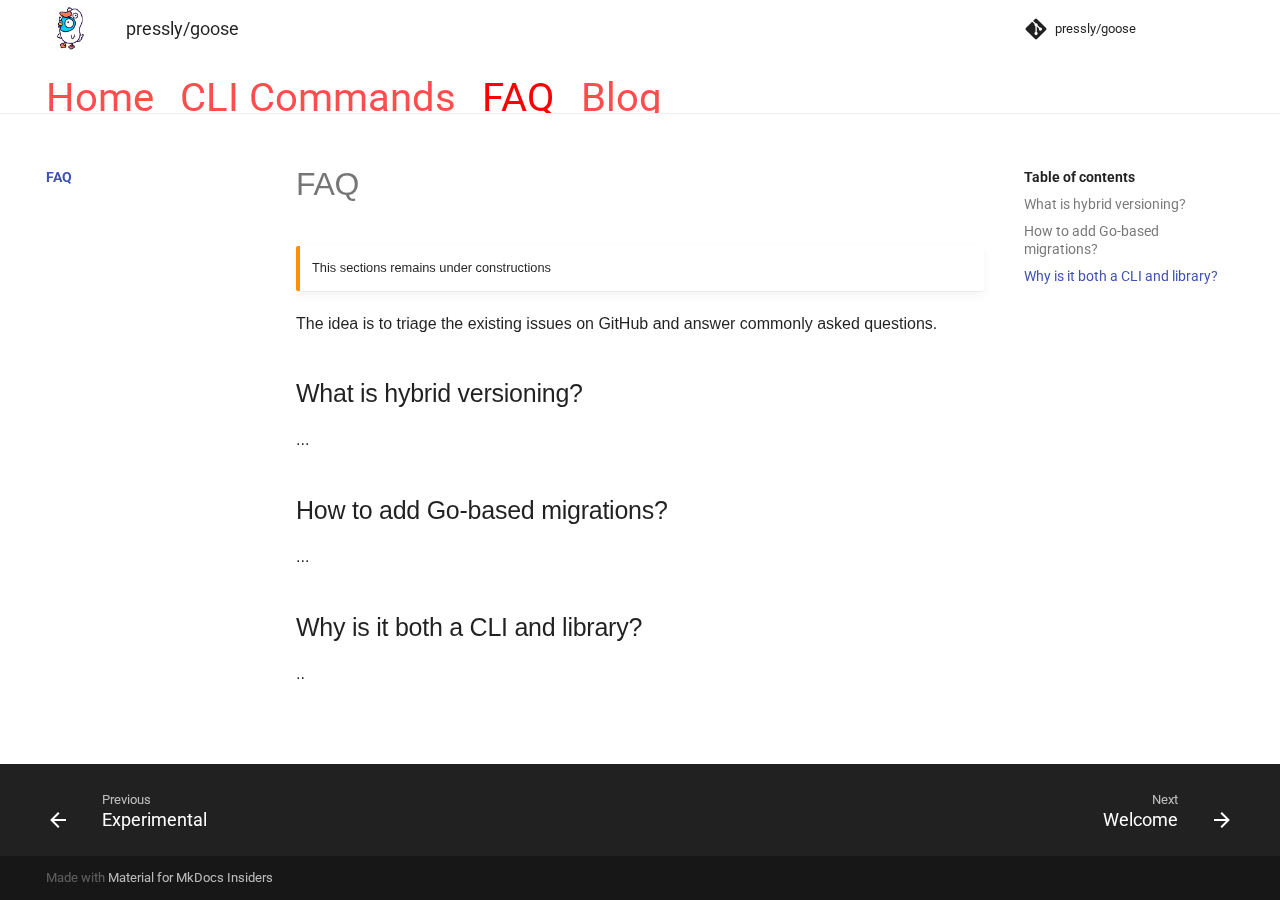
==== commit 7bb5a4b8: "build" ====
--- a/site/FAQ/index.html
+++ b/site/FAQ/index.html
@@ -17,7 +17,7 @@
         
       
       <link rel="icon" href="../assets/favicon.ico">
-      <meta name="generator" content="mkdocs-1.2.2, mkdocs-material-7.2.4+insiders-2.13.0">
+      <meta name="generator" content="mkdocs-1.2.2, mkdocs-material-7.3.3+insiders-3.1.2">
     
     
       
@@ -25,7 +25,7 @@
       
     
     
-      <link rel="stylesheet" href="../assets/stylesheets/main.06b57b5d.min.css">
+      <link rel="stylesheet" href="../assets/stylesheets/main.d5d04331.min.css">
       
         
         <link rel="stylesheet" href="../assets/stylesheets/palette.1d832a92.min.css">
@@ -48,6 +48,8 @@
       
     
     
+    
+      <link rel="stylesheet" href="../stylesheets/extra.css">
     
     <script>function __md_scope(e,t,_){return new URL(_||(t===localStorage?"..":".."),location).pathname+"."+e}function __md_get(e,t=localStorage,_){return JSON.parse(t.getItem(__md_scope(e,t,_)))}function __md_set(e,t,_=localStorage,o){try{_.setItem(__md_scope(e,_,o),JSON.stringify(t))}catch(e){}}</script>
     
@@ -117,7 +119,7 @@
   <nav class="md-header__inner md-grid" aria-label="Header">
     <a href=".." title="pressly/goose" class="md-header__button md-logo" aria-label="pressly/goose" data-md-component="logo">
       
-  <img src="../assets/pressly.png" alt="logo">
+  <img src="../assets/goose_logo.png" alt="logo">
 
     </a>
     <label class="md-header__button md-icon" for="__drawer">
@@ -255,7 +257,7 @@
   <label class="md-nav__title" for="__drawer">
     <a href=".." title="pressly/goose" class="md-nav__button md-logo" aria-label="pressly/goose" data-md-component="logo">
       
-  <img src="../assets/pressly.png" alt="logo">
+  <img src="../assets/goose_logo.png" alt="logo">
 
     </a>
     pressly/goose
@@ -678,10 +680,10 @@
       <div class="md-dialog__inner md-typeset"></div>
     </div>
     
-    <script id="__config" type="application/json">{"base": "..", "features": ["navigation.instant", "navigation.tracking", "navigation.sections", "navigation.tabs", "navigation.top", "content.code.annotate"], "translations": {"clipboard.copy": "Copy to clipboard", "clipboard.copied": "Copied to clipboard", "search.config.lang": "en", "search.config.pipeline": "trimmer, stopWordFilter", "search.config.separator": "[\\s\\-]+", "search.placeholder": "Search", "search.result.placeholder": "Type to start searching", "search.result.none": "No matching documents", "search.result.one": "1 matching document", "search.result.other": "# matching documents", "search.result.more.one": "1 more on this page", "search.result.more.other": "# more on this page", "search.result.term.missing": "Missing", "select.version.title": "Select version"}, "search": "../assets/javascripts/workers/search.61ac8e46.min.js", "version": null}</script>
-    
-    
-      <script src="../assets/javascripts/bundle.d120d6e9.min.js"></script>
+    <script id="__config" type="application/json">{"base": "..", "features": ["navigation.instant", "navigation.tracking", "navigation.sections", "navigation.tabs", "navigation.top", "content.code.annotate"], "translations": {"clipboard.copy": "Copy to clipboard", "clipboard.copied": "Copied to clipboard", "search.config.lang": "en", "search.config.pipeline": "stopWordFilter", "search.config.separator": "[\\s\\-]+", "search.placeholder": "Search", "search.result.placeholder": "Type to start searching", "search.result.none": "No matching documents", "search.result.one": "1 matching document", "search.result.other": "# matching documents", "search.result.more.one": "1 more on this page", "search.result.more.other": "# more on this page", "search.result.term.missing": "Missing", "select.version.title": "Select version"}, "search": "../assets/javascripts/workers/search.b07a6a97.min.js", "version": null}</script>
+    
+    
+      <script src="../assets/javascripts/bundle.4b1ed6f7.min.js"></script>
       
     
   </body>
--- a/site/assets/stylesheets/main.d5d04331.min.css
+++ b/site/assets/stylesheets/main.d5d04331.min.css
@@ -0,0 +1 @@
+@charset "UTF-8";html{-webkit-text-size-adjust:none;-moz-text-size-adjust:none;-ms-text-size-adjust:none;text-size-adjust:none;box-sizing:border-box}*,:after,:before{box-sizing:inherit}body{margin:0}a,button,input,label{-webkit-tap-highlight-color:transparent}a{color:inherit;text-decoration:none}hr{border:0;box-sizing:content-box;display:block;height:.05rem;overflow:visible;padding:0}small{font-size:80%}sub,sup{line-height:1em}img{border-style:none}table{border-collapse:separate;border-spacing:0}td,th{font-weight:400;vertical-align:top}button{background:transparent;border:0;font-family:inherit;font-size:inherit;margin:0;padding:0}input{border:0;outline:none}:root{--md-default-fg-color:rgba(0,0,0,0.87);--md-default-fg-color--light:rgba(0,0,0,0.54);--md-default-fg-color--lighter:rgba(0,0,0,0.32);--md-default-fg-color--lightest:rgba(0,0,0,0.07);--md-default-bg-color:#fff;--md-default-bg-color--light:hsla(0,0%,100%,0.7);--md-default-bg-color--lighter:hsla(0,0%,100%,0.3);--md-default-bg-color--lightest:hsla(0,0%,100%,0.12);--md-primary-fg-color:#4051b5;--md-primary-fg-color--light:#5d6cc0;--md-primary-fg-color--dark:#303fa1;--md-primary-bg-color:#fff;--md-primary-bg-color--light:hsla(0,0%,100%,0.7);--md-accent-fg-color:#526cfe;--md-accent-fg-color--transparent:rgba(82,108,254,0.1);--md-accent-bg-color:#fff;--md-accent-bg-color--light:hsla(0,0%,100%,0.7)}:root>*{--md-code-fg-color:#36464e;--md-code-bg-color:#f5f5f5;--md-code-hl-color:rgba(255,255,0,0.5);--md-code-hl-number-color:#d52a2a;--md-code-hl-special-color:#db1457;--md-code-hl-function-color:#a846b9;--md-code-hl-constant-color:#6e59d9;--md-code-hl-keyword-color:#3f6ec6;--md-code-hl-string-color:#1c7d4d;--md-code-hl-name-color:var(--md-code-fg-color);--md-code-hl-operator-color:var(--md-default-fg-color--light);--md-code-hl-punctuation-color:var(--md-default-fg-color--light);--md-code-hl-comment-color:var(--md-default-fg-color--light);--md-code-hl-generic-color:var(--md-default-fg-color--light);--md-code-hl-variable-color:var(--md-default-fg-color--light);--md-typeset-color:var(--md-default-fg-color);--md-typeset-a-color:var(--md-primary-fg-color);--md-typeset-mark-color:rgba(255,255,0,0.5);--md-typeset-del-color:hsla(6,90%,60%,0.15);--md-typeset-ins-color:rgba(11,213,112,0.15);--md-typeset-kbd-color:#fafafa;--md-typeset-kbd-accent-color:#fff;--md-typeset-kbd-border-color:#b8b8b8;--md-typeset-table-color:rgba(0,0,0,0.12);--md-admonition-fg-color:var(--md-default-fg-color);--md-admonition-bg-color:var(--md-default-bg-color);--md-footer-fg-color:#fff;--md-footer-fg-color--light:hsla(0,0%,100%,0.7);--md-footer-fg-color--lighter:hsla(0,0%,100%,0.3);--md-footer-bg-color:rgba(0,0,0,0.87);--md-footer-bg-color--dark:rgba(0,0,0,0.32)}.md-icon svg{fill:currentColor;display:block;height:1.2rem;width:1.2rem}body{-webkit-font-smoothing:antialiased;-moz-osx-font-smoothing:grayscale}aside,body,input{font-feature-settings:"kern","liga";color:var(--md-typeset-color);font-family:var(--md-text-font-family,_),-apple-system,BlinkMacSystemFont,Helvetica,Arial,sans-serif}code,kbd,pre{font-feature-settings:"kern";font-family:var(--md-code-font-family,_),SFMono-Regular,Consolas,Menlo,monospace}:root{--md-typeset-table-sort-icon:url('data:image/svg+xml;charset=utf-8,<svg xmlns="http://www.w3.org/2000/svg" viewBox="0 0 24 24"><path d="m18 21-4-4h3V7h-3l4-4 4 4h-3v10h3M2 19v-2h10v2M2 13v-2h7v2M2 7V5h4v2H2z"/></svg>');--md-typeset-table-sort-icon--asc:url('data:image/svg+xml;charset=utf-8,<svg xmlns="http://www.w3.org/2000/svg" viewBox="0 0 24 24"><path d="M19 17h3l-4 4-4-4h3V3h2M2 17h10v2H2M6 5v2H2V5m0 6h7v2H2v-2z"/></svg>');--md-typeset-table-sort-icon--desc:url('data:image/svg+xml;charset=utf-8,<svg xmlns="http://www.w3.org/2000/svg" viewBox="0 0 24 24"><path d="M19 7h3l-4-4-4 4h3v14h2M2 17h10v2H2M6 5v2H2V5m0 6h7v2H2v-2z"/></svg>')}.md-typeset{-webkit-print-color-adjust:exact;color-adjust:exact;font-size:.8rem;line-height:1.6}@media print{.md-typeset{font-size:.68rem}}.md-typeset blockquote,.md-typeset dl,.md-typeset figure,.md-typeset ol,.md-typeset pre,.md-typeset ul{margin:1em 0}.md-typeset h1{color:var(--md-default-fg-color--light);font-size:2em;line-height:1.3;margin:0 0 1.25em}.md-typeset h1,.md-typeset h2{font-weight:300;letter-spacing:-.01em}.md-typeset h2{font-size:1.5625em;line-height:1.4;margin:1.6em 0 .64em}.md-typeset h3{font-size:1.25em;font-weight:400;letter-spacing:-.01em;line-height:1.5;margin:1.6em 0 .8em}.md-typeset h2+h3{margin-top:.8em}.md-typeset h4{font-weight:700;letter-spacing:-.01em;margin:1em 0}.md-typeset h5,.md-typeset h6{color:var(--md-default-fg-color--light);font-size:.8em;font-weight:700;letter-spacing:-.01em;margin:1.25em 0}.md-typeset h5{text-transform:uppercase}.md-typeset hr{border-bottom:.05rem solid var(--md-default-fg-color--lightest);display:flow-root;margin:1.5em 0}.md-typeset a{color:var(--md-typeset-a-color);word-break:break-word}.md-typeset a,.md-typeset a:before{transition:color 125ms}.md-typeset a:focus,.md-typeset a:hover{color:var(--md-accent-fg-color)}.md-typeset a.focus-visible{outline-color:var(--md-accent-fg-color);outline-offset:.2rem}.md-typeset code,.md-typeset kbd,.md-typeset pre{color:var(--md-code-fg-color);direction:ltr}@media print{.md-typeset code,.md-typeset kbd,.md-typeset pre{white-space:pre-wrap}}.md-typeset code{background-color:var(--md-code-bg-color);border-radius:.1rem;-webkit-box-decoration-break:clone;box-decoration-break:clone;font-size:.85em;padding:0 .2941176471em;word-break:break-word}.md-typeset code:not(.focus-visible){-webkit-tap-highlight-color:transparent;outline:none}.md-typeset h1 code,.md-typeset h2 code,.md-typeset h3 code,.md-typeset h4 code,.md-typeset h5 code,.md-typeset h6 code{background-color:transparent;box-shadow:none;margin:initial;padding:initial}.md-typeset a code{color:currentColor}.md-typeset pre{display:flow-root;line-height:1.4;position:relative}.md-typeset pre>code{-webkit-box-decoration-break:slice;box-decoration-break:slice;box-shadow:none;display:block;margin:0;overflow:auto;padding:.7720588235em 1.1764705882em;scrollbar-color:var(--md-default-fg-color--lighter) transparent;scrollbar-width:thin;touch-action:auto;word-break:normal}.md-typeset pre>code:hover{scrollbar-color:var(--md-accent-fg-color) transparent}.md-typeset pre>code::-webkit-scrollbar{height:.2rem;width:.2rem}.md-typeset pre>code::-webkit-scrollbar-thumb{background-color:var(--md-default-fg-color--lighter)}.md-typeset pre>code::-webkit-scrollbar-thumb:hover{background-color:var(--md-accent-fg-color)}@media screen and (max-width:44.9375em){.md-content>.md-typeset>pre{margin:1em -.8rem}.md-content>.md-typeset>pre code{border-radius:0}}.md-typeset kbd{background-color:var(--md-typeset-kbd-color);border-radius:.1rem;box-shadow:0 .1rem 0 .05rem var(--md-typeset-kbd-border-color),0 .1rem 0 var(--md-typeset-kbd-border-color),0 -.1rem .2rem var(--md-typeset-kbd-accent-color) inset;color:var(--md-default-fg-color);display:inline-block;font-size:.75em;padding:0 .6666666667em;vertical-align:text-top;word-break:break-word}.md-typeset mark{background-color:var(--md-typeset-mark-color);-webkit-box-decoration-break:clone;box-decoration-break:clone;color:inherit;word-break:break-word}.md-typeset abbr{border-bottom:.05rem dotted var(--md-default-fg-color--light);cursor:help;text-decoration:none}@media (hover:none){.md-typeset abbr{position:relative}.md-typeset abbr[title]:focus:after,.md-typeset abbr[title]:hover:after{background-color:var(--md-default-fg-color);border-radius:.1rem;box-shadow:0 2px 2px 0 rgba(0,0,0,.14),0 1px 5px 0 rgba(0,0,0,.12),0 3px 1px -2px rgba(0,0,0,.2);color:var(--md-default-bg-color);content:attr(title);display:inline-block;font-size:.7rem;left:0;margin-top:2em;max-width:80%;min-width:-webkit-max-content;min-width:-moz-max-content;min-width:max-content;padding:.2rem .3rem;position:absolute;width:auto}}.md-typeset small{opacity:.75}.md-typeset sub,.md-typeset sup{margin-left:.078125em}[dir=rtl] .md-typeset sub,[dir=rtl] .md-typeset sup{margin-left:0;margin-right:.078125em}.md-typeset blockquote{border-left:.2rem solid var(--md-default-fg-color--lighter);color:var(--md-default-fg-color--light);padding-left:.6rem}[dir=rtl] .md-typeset blockquote{border-left:initial;border-right:.2rem solid var(--md-default-fg-color--lighter);padding-left:0;padding-right:.6rem}.md-typeset ul{list-style-type:disc}.md-typeset ol,.md-typeset ul{display:flow-root;margin-left:.625em;padding:0}[dir=rtl] .md-typeset ol,[dir=rtl] .md-typeset ul{margin-left:0;margin-right:.625em}.md-typeset ol ol,.md-typeset ul ol{list-style-type:lower-alpha}.md-typeset ol ol ol,.md-typeset ul ol ol{list-style-type:lower-roman}.md-typeset ol li,.md-typeset ul li{margin-bottom:.5em;margin-left:1.25em}[dir=rtl] .md-typeset ol li,[dir=rtl] .md-typeset ul li{margin-left:0;margin-right:1.25em}.md-typeset ol li blockquote,.md-typeset ol li p,.md-typeset ul li blockquote,.md-typeset ul li p{margin:.5em 0}.md-typeset ol li:last-child,.md-typeset ul li:last-child{margin-bottom:0}.md-typeset ol li ol,.md-typeset ol li ul,.md-typeset ul li ol,.md-typeset ul li ul{margin:.5em 0 .5em .625em}[dir=rtl] .md-typeset ol li ol,[dir=rtl] .md-typeset ol li ul,[dir=rtl] .md-typeset ul li ol,[dir=rtl] .md-typeset ul li ul{margin-left:0;margin-right:.625em}.md-typeset dd{margin:1em 0 1.5em 1.875em}[dir=rtl] .md-typeset dd{margin-left:0;margin-right:1.875em}.md-typeset img,.md-typeset svg{height:auto;max-width:100%}.md-typeset img[align=left],.md-typeset svg[align=left]{margin:1em 1em 1em 0}.md-typeset img[align=right],.md-typeset svg[align=right]{margin:1em 0 1em 1em}.md-typeset img[align]:only-child,.md-typeset svg[align]:only-child{margin-top:0}.md-typeset figure{display:flow-root;margin:0 auto;max-width:100%;text-align:center;width:-webkit-fit-content;width:-moz-fit-content;width:fit-content}.md-typeset figure img{display:block}.md-typeset figcaption{font-style:italic;margin:1em auto 2em;max-width:24rem}.md-typeset iframe{max-width:100%}.md-typeset table:not([class]){background-color:var(--md-default-bg-color);border:.05rem solid var(--md-typeset-table-color);border-radius:.1rem;display:inline-block;font-size:.64rem;max-width:100%;overflow:auto;touch-action:auto}@media print{.md-typeset table:not([class]){display:table}}.md-typeset table:not([class])+*{margin-top:1.5em}.md-typeset table:not([class]) td>:first-child,.md-typeset table:not([class]) th>:first-child{margin-top:0}.md-typeset table:not([class]) td>:last-child,.md-typeset table:not([class]) th>:last-child{margin-bottom:0}.md-typeset table:not([class]) td:not([align]),.md-typeset table:not([class]) th:not([align]){text-align:left}[dir=rtl] .md-typeset table:not([class]) td:not([align]),[dir=rtl] .md-typeset table:not([class]) th:not([align]){text-align:right}.md-typeset table:not([class]) th{font-weight:700;min-width:5rem;padding:.9375em 1.25em;vertical-align:top}.md-typeset table:not([class]) th a{color:inherit}.md-typeset table:not([class]) td{border-top:.05rem solid var(--md-typeset-table-color);padding:.9375em 1.25em;vertical-align:top}.md-typeset table:not([class]) tbody tr{transition:background-color 125ms}.md-typeset table:not([class]) tbody tr:hover{background-color:rgba(0,0,0,.035);box-shadow:0 .05rem 0 var(--md-default-bg-color) inset}.md-typeset table:not([class]) a{word-break:normal}.md-typeset table th[role=columnheader]{cursor:pointer}.md-typeset table th[role=columnheader]:after{content:"";display:inline-block;height:1.2em;margin-left:.5em;-webkit-mask-image:var(--md-typeset-table-sort-icon);mask-image:var(--md-typeset-table-sort-icon);-webkit-mask-repeat:no-repeat;mask-repeat:no-repeat;-webkit-mask-size:contain;mask-size:contain;transition:background-color 125ms;vertical-align:text-bottom;width:1.2em}.md-typeset table th[role=columnheader]:hover:after{background-color:var(--md-default-fg-color--lighter)}.md-typeset table th[role=columnheader][aria-sort=ascending]:after{background-color:var(--md-default-fg-color--light);-webkit-mask-image:var(--md-typeset-table-sort-icon--asc);mask-image:var(--md-typeset-table-sort-icon--asc)}.md-typeset table th[role=columnheader][aria-sort=descending]:after{background-color:var(--md-default-fg-color--light);-webkit-mask-image:var(--md-typeset-table-sort-icon--desc);mask-image:var(--md-typeset-table-sort-icon--desc)}.md-typeset__scrollwrap{margin:1em -.8rem;overflow-x:auto;touch-action:auto}.md-typeset__table{display:inline-block;margin-bottom:.5em;padding:0 .8rem}@media print{.md-typeset__table{display:block}}html .md-typeset__table table{display:table;margin:0;overflow:hidden;width:100%}html{font-size:125%;height:100%;overflow-x:hidden}@media screen and (min-width:100em){html{font-size:137.5%}}@media screen and (min-width:125em){html{font-size:150%}}body{background-color:var(--md-default-bg-color);display:flex;flex-direction:column;font-size:.5rem;min-height:100%;position:relative;width:100%}@media print{body{display:block}}@media screen and (max-width:59.9375em){body[data-md-state=lock]{position:fixed}}.md-grid{margin-left:auto;margin-right:auto;max-width:61rem}.md-container{display:flex;flex-direction:column;flex-grow:1}@media print{.md-container{display:block}}.md-main{flex-grow:1}.md-main__inner{display:flex;height:100%;margin-top:1.5rem}.md-ellipsis{overflow:hidden;text-overflow:ellipsis;white-space:nowrap}.md-toggle{display:none}.md-option{height:0;opacity:0;position:absolute;width:0}.md-option:checked+label:not([hidden]){display:block}.md-option.focus-visible+label{outline-color:var(--md-accent-fg-color);outline-style:auto}.md-skip{background-color:var(--md-default-fg-color);border-radius:.1rem;color:var(--md-default-bg-color);font-size:.64rem;margin:.5rem;opacity:0;outline-color:var(--md-accent-fg-color);padding:.3rem .5rem;position:fixed;transform:translateY(.4rem);z-index:-1}.md-skip:focus{opacity:1;transform:translateY(0);transition:transform .25s cubic-bezier(.4,0,.2,1),opacity 175ms 75ms;z-index:10}@page{margin:25mm}.md-banner{background-color:var(--md-footer-bg-color);color:var(--md-footer-fg-color);overflow:auto}@media print{.md-banner{display:none}}.md-banner--warning{background:var(--md-typeset-mark-color);color:var(--md-default-fg-color)}.md-banner__inner{font-size:.7rem;margin:.6rem auto;padding:0 .8rem}:root{--md-clipboard-icon:url('data:image/svg+xml;charset=utf-8,<svg xmlns="http://www.w3.org/2000/svg" viewBox="0 0 24 24"><path d="M19 21H8V7h11m0-2H8a2 2 0 0 0-2 2v14a2 2 0 0 0 2 2h11a2 2 0 0 0 2-2V7a2 2 0 0 0-2-2m-3-4H4a2 2 0 0 0-2 2v14h2V3h12V1z"/></svg>')}.md-clipboard{border-radius:.1rem;color:var(--md-default-fg-color--lightest);cursor:pointer;height:1.5em;outline-color:var(--md-accent-fg-color);outline-offset:.1rem;position:absolute;right:.5em;top:.5em;transition:color .25s;width:1.5em;z-index:1}@media print{.md-clipboard{display:none}}.md-clipboard:not(.focus-visible){-webkit-tap-highlight-color:transparent;outline:none}:hover>.md-clipboard{color:var(--md-default-fg-color--light)}.md-clipboard:focus,.md-clipboard:hover{color:var(--md-accent-fg-color)}.md-clipboard:after{background-color:currentColor;content:"";display:block;height:1.125em;margin:0 auto;-webkit-mask-image:var(--md-clipboard-icon);mask-image:var(--md-clipboard-icon);-webkit-mask-repeat:no-repeat;mask-repeat:no-repeat;-webkit-mask-size:contain;mask-size:contain;width:1.125em}.md-clipboard--inline{cursor:pointer}.md-clipboard--inline code{transition:color .25s,background-color .25s}.md-clipboard--inline:focus code,.md-clipboard--inline:hover code{background-color:var(--md-accent-fg-color--transparent);color:var(--md-accent-fg-color)}@-webkit-keyframes consent{0%{opacity:0;transform:translateY(100%)}to{opacity:1;transform:translateY(0)}}@keyframes consent{0%{opacity:0;transform:translateY(100%)}to{opacity:1;transform:translateY(0)}}@-webkit-keyframes overlay{0%{opacity:0}to{opacity:1}}@keyframes overlay{0%{opacity:0}to{opacity:1}}.md-consent__overlay{-webkit-animation:overlay .25s both;animation:overlay .25s both;-webkit-backdrop-filter:blur(.1rem);backdrop-filter:blur(.1rem);background-color:rgba(0,0,0,.54);height:100%;opacity:1;position:fixed;top:0;width:100%;z-index:5}.md-consent__inner{-webkit-animation:consent .5s cubic-bezier(.1,.7,.1,1) both;animation:consent .5s cubic-bezier(.1,.7,.1,1) both;background-color:var(--md-default-bg-color);border:0;border-radius:.1rem;bottom:0;box-shadow:0 0 .2rem rgba(0,0,0,.1),0 .2rem .4rem rgba(0,0,0,.2);max-height:100%;overflow:auto;padding:0;position:fixed;width:100%;z-index:5}.md-consent__form{padding:.8rem}.md-consent__settings{display:none;margin:1em 0}input:checked+.md-consent__settings{display:block}.md-consent__controls{margin-bottom:.8rem}.md-typeset .md-consent__controls .md-button{display:inline}@media screen and (max-width:44.9375em){.md-typeset .md-consent__controls .md-button{display:block;margin-top:.4rem;text-align:center;width:100%}}.md-consent label{cursor:pointer}.md-content{flex-grow:1;min-width:0}.md-content__inner{margin:0 .8rem 1.2rem;padding-top:.6rem}@media screen and (min-width:76.25em){.md-sidebar--primary:not([hidden])~.md-content>.md-content__inner{margin-left:1.2rem}[dir=rtl] .md-sidebar--primary:not([hidden])~.md-content>.md-content__inner{margin-right:1.2rem}.md-sidebar--secondary:not([hidden])~.md-content>.md-content__inner{margin-right:1.2rem}[dir=rtl] .md-sidebar--secondary:not([hidden])~.md-content>.md-content__inner{margin-left:1.2rem}}.md-content__inner:before{content:"";display:block;height:.4rem}.md-content__inner>:last-child{margin-bottom:0}.md-content__button{float:right;margin:.4rem 0 .4rem .4rem;padding:0}@media print{.md-content__button{display:none}}[dir=rtl] .md-content__button{float:left;margin-left:0;margin-right:.4rem}[dir=rtl] .md-content__button svg{transform:scaleX(-1)}.md-typeset .md-content__button{color:var(--md-default-fg-color--lighter)}.md-content__button svg{display:inline;vertical-align:top}.md-dialog{background-color:var(--md-default-fg-color);border-radius:.1rem;bottom:.8rem;box-shadow:0 2px 2px 0 rgba(0,0,0,.14),0 1px 5px 0 rgba(0,0,0,.12),0 3px 1px -2px rgba(0,0,0,.2);left:auto;min-width:11.1rem;opacity:0;padding:.4rem .6rem;pointer-events:none;position:fixed;right:.8rem;transform:translateY(100%);transition:transform 0ms .4s,opacity .4s;z-index:4}@media print{.md-dialog{display:none}}[dir=rtl] .md-dialog{left:.8rem;right:auto}.md-dialog[data-md-state=open]{opacity:1;pointer-events:auto;transform:translateY(0);transition:transform .4s cubic-bezier(.075,.85,.175,1),opacity .4s}.md-dialog__inner{color:var(--md-default-bg-color);font-size:.7rem}.md-typeset .md-button{border:.1rem solid;border-radius:.1rem;color:var(--md-primary-fg-color);cursor:pointer;display:inline-block;font-weight:700;padding:.625em 2em;transition:color 125ms,background-color 125ms,border-color 125ms}.md-typeset .md-button--primary{background-color:var(--md-primary-fg-color);border-color:var(--md-primary-fg-color);color:var(--md-primary-bg-color)}.md-typeset .md-button:focus,.md-typeset .md-button:hover{background-color:var(--md-accent-fg-color);border-color:var(--md-accent-fg-color);color:var(--md-accent-bg-color)}.md-typeset .md-input{border-radius:.1rem;box-shadow:0 .2rem .5rem rgba(0,0,0,.1),0 .025rem .05rem rgba(0,0,0,.1);font-size:.8rem;height:1.8rem;padding:0 .6rem;transition:box-shadow .25s}.md-typeset .md-input:focus,.md-typeset .md-input:hover{box-shadow:0 .4rem 1rem rgba(0,0,0,.15),0 .025rem .05rem rgba(0,0,0,.15)}.md-typeset .md-input--stretch{width:100%}.md-header{background-color:var(--md-primary-fg-color);box-shadow:0 0 .2rem transparent,0 .2rem .4rem transparent;color:var(--md-primary-bg-color);left:0;position:-webkit-sticky;position:sticky;right:0;top:0;z-index:4}@media print{.md-header{display:none}}.md-header[data-md-state=shadow]{box-shadow:0 0 .2rem rgba(0,0,0,.1),0 .2rem .4rem rgba(0,0,0,.2);transition:transform .25s cubic-bezier(.1,.7,.1,1),box-shadow .25s}.md-header[data-md-state=hidden]{transform:translateY(-100%);transition:transform .25s cubic-bezier(.8,0,.6,1),box-shadow .25s}.md-header__inner{align-items:center;display:flex;padding:0 .2rem}.md-header__button{color:currentColor;cursor:pointer;margin:.2rem;outline-color:var(--md-accent-fg-color);padding:.4rem;position:relative;transition:opacity .25s;vertical-align:middle;z-index:1}.md-header__button:hover{opacity:.7}.md-header__button:not([hidden]){display:inline-block}.md-header__button:not(.focus-visible){-webkit-tap-highlight-color:transparent;outline:none}.md-header__button.md-logo{margin:.2rem;padding:.4rem}@media screen and (max-width:76.1875em){.md-header__button.md-logo{display:none}}.md-header__button.md-logo img,.md-header__button.md-logo svg{fill:currentColor;display:block;height:1.2rem;width:1.2rem}@media screen and (min-width:60em){.md-header__button[for=__search]{display:none}}.no-js .md-header__button[for=__search]{display:none}[dir=rtl] .md-header__button[for=__search] svg{transform:scaleX(-1)}@media screen and (min-width:76.25em){.md-header__button[for=__drawer]{display:none}}.md-header__topic{display:flex;max-width:100%;position:absolute;transition:transform .4s cubic-bezier(.1,.7,.1,1),opacity .15s}.md-header__topic+.md-header__topic{opacity:0;pointer-events:none;transform:translateX(1.25rem);transition:transform .4s cubic-bezier(1,.7,.1,.1),opacity .15s;z-index:-1}[dir=rtl] .md-header__topic+.md-header__topic{transform:translateX(-1.25rem)}.md-header__title{flex-grow:1;font-size:.9rem;height:2.4rem;line-height:2.4rem;margin-left:1rem;margin-right:.4rem}.md-header__title[data-md-state=active] .md-header__topic{opacity:0;pointer-events:none;transform:translateX(-1.25rem);transition:transform .4s cubic-bezier(1,.7,.1,.1),opacity .15s;z-index:-1}[dir=rtl] .md-header__title[data-md-state=active] .md-header__topic{transform:translateX(1.25rem)}.md-header__title[data-md-state=active] .md-header__topic+.md-header__topic{opacity:1;pointer-events:auto;transform:translateX(0);transition:transform .4s cubic-bezier(.1,.7,.1,1),opacity .15s;z-index:0}.md-header__title>.md-header__ellipsis{height:100%;position:relative;width:100%}.md-header__option{display:flex;flex-shrink:0;max-width:100%;transition:max-width 0ms .25s,opacity .25s .25s;white-space:nowrap}[data-md-toggle=search]:checked~.md-header .md-header__option{max-width:0;opacity:0;transition:max-width 0ms,opacity 0ms}.md-header__source{display:none}@media screen and (min-width:60em){.md-header__source{display:block;margin-left:1rem;max-width:11.7rem;width:11.7rem}[dir=rtl] .md-header__source{margin-left:0;margin-right:1rem}}@media screen and (min-width:76.25em){.md-header__source{margin-left:1.4rem}[dir=rtl] .md-header__source{margin-right:1.4rem}}.md-footer{background-color:var(--md-footer-bg-color);color:var(--md-footer-fg-color)}@media print{.md-footer{display:none}}.md-footer__inner{overflow:auto;padding:.2rem}.md-footer__link{display:flex;outline-color:var(--md-accent-fg-color);padding-bottom:.4rem;padding-top:1.4rem;transition:opacity .25s}@media screen and (min-width:45em){.md-footer__link{width:50%}}.md-footer__link:focus,.md-footer__link:hover{opacity:.7}.md-footer__link--prev{float:left}@media screen and (max-width:44.9375em){.md-footer__link--prev{width:25%}.md-footer__link--prev .md-footer__title{display:none}}[dir=rtl] .md-footer__link--prev{float:right}[dir=rtl] .md-footer__link--prev svg{transform:scaleX(-1)}.md-footer__link--next{float:right;text-align:right}@media screen and (max-width:44.9375em){.md-footer__link--next{width:75%}}[dir=rtl] .md-footer__link--next{float:left;text-align:left}[dir=rtl] .md-footer__link--next svg{transform:scaleX(-1)}.md-footer__title{flex-grow:1;font-size:.9rem;line-height:2.4rem;max-width:calc(100% - 2.4rem);padding:0 1rem;position:relative}.md-footer__button{margin:.2rem;padding:.4rem}.md-footer__direction{font-size:.64rem;left:0;margin-top:-1rem;opacity:.7;padding:0 1rem;position:absolute;right:0}.md-footer-meta{background-color:var(--md-footer-bg-color--dark)}.md-footer-meta__inner{display:flex;flex-wrap:wrap;justify-content:space-between;padding:.2rem}html .md-footer-meta.md-typeset a{color:var(--md-footer-fg-color--light)}html .md-footer-meta.md-typeset a:focus,html .md-footer-meta.md-typeset a:hover{color:var(--md-footer-fg-color)}.md-footer-copyright{color:var(--md-footer-fg-color--lighter);font-size:.64rem;margin:auto .6rem;padding:.4rem 0;width:100%}@media screen and (min-width:45em){.md-footer-copyright{width:auto}}.md-footer-copyright__highlight{color:var(--md-footer-fg-color--light)}.md-footer-social{margin:0 .4rem;padding:.2rem 0 .6rem}@media screen and (min-width:45em){.md-footer-social{padding:.6rem 0}}.md-footer-social__link{display:inline-block;height:1.6rem;text-align:center;width:1.6rem}.md-footer-social__link:before{line-height:1.9}.md-footer-social__link svg{fill:currentColor;max-height:.8rem;vertical-align:-25%}:root{--md-nav-icon--prev:url('data:image/svg+xml;charset=utf-8,<svg xmlns="http://www.w3.org/2000/svg" viewBox="0 0 24 24"><path d="M20 11v2H8l5.5 5.5-1.42 1.42L4.16 12l7.92-7.92L13.5 5.5 8 11h12z"/></svg>');--md-nav-icon--next:url('data:image/svg+xml;charset=utf-8,<svg xmlns="http://www.w3.org/2000/svg" viewBox="0 0 24 24"><path d="M8.59 16.58 13.17 12 8.59 7.41 10 6l6 6-6 6-1.41-1.42z"/></svg>');--md-toc-icon:url('data:image/svg+xml;charset=utf-8,<svg xmlns="http://www.w3.org/2000/svg" viewBox="0 0 24 24"><path d="M3 9h14V7H3v2m0 4h14v-2H3v2m0 4h14v-2H3v2m16 0h2v-2h-2v2m0-10v2h2V7h-2m0 6h2v-2h-2v2z"/></svg>')}.md-nav{font-size:.7rem;line-height:1.3}.md-nav__title{display:block;font-weight:700;overflow:hidden;padding:0 .6rem;text-overflow:ellipsis}.md-nav__title .md-nav__button{display:none}.md-nav__title .md-nav__button img{height:100%;width:auto}.md-nav__title .md-nav__button.md-logo img,.md-nav__title .md-nav__button.md-logo svg{fill:currentColor;display:block;height:2.4rem;width:2.4rem}.md-nav__list{margin:0;padding:0}.md-nav__item{display:block;padding:0 .6rem}.md-nav__item .md-nav__item{padding-right:0}[dir=rtl] .md-nav__item .md-nav__item{padding-left:0;padding-right:.6rem}.md-nav__link{align-items:center;cursor:pointer;display:flex;justify-content:space-between;margin-top:.625em;overflow:hidden;scroll-snap-align:start;text-overflow:ellipsis;transition:color 125ms}.md-nav__link[data-md-state=blur]{color:var(--md-default-fg-color--light)}.md-nav__link--container{display:flex}.md-nav__link--container>:first-child{flex-grow:1}.md-nav__link--container>*{cursor:inherit}.md-nav__item .md-nav__link--active{color:var(--md-typeset-a-color)}.md-nav__item .md-nav__link--index [href]{width:100%}.md-nav__link:focus,.md-nav__link:hover{color:var(--md-accent-fg-color)}.md-nav__link.focus-visible{outline-color:var(--md-accent-fg-color);outline-offset:.2rem}.md-nav--primary .md-nav__link[for=__toc]{display:none}.md-nav--primary .md-nav__link[for=__toc] .md-icon:after{background-color:currentColor;display:block;height:100%;-webkit-mask-image:var(--md-toc-icon);mask-image:var(--md-toc-icon);width:100%}.md-nav--primary .md-nav__link[for=__toc]~.md-nav{display:none}.md-nav__link>*{cursor:pointer;display:flex}.md-nav__source{display:none}@media screen and (max-width:76.1875em){.md-nav--primary,.md-nav--primary .md-nav{background-color:var(--md-default-bg-color);display:flex;flex-direction:column;height:100%;left:0;position:absolute;right:0;top:0;z-index:1}.md-nav--primary .md-nav__item,.md-nav--primary .md-nav__title{font-size:.8rem;line-height:1.5}.md-nav--primary .md-nav__title{background-color:var(--md-default-fg-color--lightest);color:var(--md-default-fg-color--light);cursor:pointer;font-weight:400;height:5.6rem;line-height:2.4rem;padding:3rem .8rem .2rem;position:relative;white-space:nowrap}.md-nav--primary .md-nav__title .md-nav__icon{display:block;height:1.2rem;left:.4rem;margin:.2rem;position:absolute;top:.4rem;width:1.2rem}[dir=rtl] .md-nav--primary .md-nav__title .md-nav__icon{left:auto;right:.4rem}.md-nav--primary .md-nav__title .md-nav__icon:after{background-color:currentColor;content:"";display:block;height:100%;-webkit-mask-image:var(--md-nav-icon--prev);mask-image:var(--md-nav-icon--prev);-webkit-mask-repeat:no-repeat;mask-repeat:no-repeat;-webkit-mask-size:contain;mask-size:contain;width:100%}.md-nav--primary .md-nav__title~.md-nav__list{background-color:var(--md-default-bg-color);box-shadow:0 .05rem 0 var(--md-default-fg-color--lightest) inset;overflow-y:auto;-ms-scroll-snap-type:y mandatory;scroll-snap-type:y mandatory;touch-action:pan-y}.md-nav--primary .md-nav__title~.md-nav__list>:first-child{border-top:0}.md-nav--primary .md-nav__title[for=__drawer]{background-color:var(--md-primary-fg-color);color:var(--md-primary-bg-color)}.md-nav--primary .md-nav__title .md-logo{display:block;left:.2rem;margin:.2rem;padding:.4rem;position:absolute;top:.2rem}[dir=rtl] .md-nav--primary .md-nav__title .md-logo{left:auto;right:.2rem}.md-nav--primary .md-nav__list{flex:1}.md-nav--primary .md-nav__item{border-top:.05rem solid var(--md-default-fg-color--lightest);padding:0}.md-nav--primary .md-nav__item--active>.md-nav__link{color:var(--md-typeset-a-color)}.md-nav--primary .md-nav__item--active>.md-nav__link:focus,.md-nav--primary .md-nav__item--active>.md-nav__link:hover{color:var(--md-accent-fg-color)}.md-nav--primary .md-nav__link{margin-top:0;padding:.6rem .8rem}.md-nav--primary .md-nav__link .md-nav__icon{flex-shrink:0;font-size:1.2rem;height:1.2rem;margin-right:-.2rem;width:1.2rem}[dir=rtl] .md-nav--primary .md-nav__link .md-nav__icon{margin-left:-.2rem;margin-right:0}.md-nav--primary .md-nav__link .md-nav__icon:after{background-color:currentColor;content:"";display:block;height:100%;-webkit-mask-image:var(--md-nav-icon--next);mask-image:var(--md-nav-icon--next);-webkit-mask-repeat:no-repeat;mask-repeat:no-repeat;-webkit-mask-size:contain;mask-size:contain;width:100%}[dir=rtl] .md-nav--primary .md-nav__icon:after{transform:scale(-1)}.md-nav--primary .md-nav--secondary .md-nav{background-color:transparent;position:static}.md-nav--primary .md-nav--secondary .md-nav .md-nav__link{padding-left:1.4rem}[dir=rtl] .md-nav--primary .md-nav--secondary .md-nav .md-nav__link{padding-left:0;padding-right:1.4rem}.md-nav--primary .md-nav--secondary .md-nav .md-nav .md-nav__link{padding-left:2rem}[dir=rtl] .md-nav--primary .md-nav--secondary .md-nav .md-nav .md-nav__link{padding-left:0;padding-right:2rem}.md-nav--primary .md-nav--secondary .md-nav .md-nav .md-nav .md-nav__link{padding-left:2.6rem}[dir=rtl] .md-nav--primary .md-nav--secondary .md-nav .md-nav .md-nav .md-nav__link{padding-left:0;padding-right:2.6rem}.md-nav--primary .md-nav--secondary .md-nav .md-nav .md-nav .md-nav .md-nav__link{padding-left:3.2rem}[dir=rtl] .md-nav--primary .md-nav--secondary .md-nav .md-nav .md-nav .md-nav .md-nav__link{padding-left:0;padding-right:3.2rem}.md-nav--secondary{background-color:transparent}.md-nav__toggle~.md-nav{display:flex;opacity:0;transform:translateX(100%);transition:transform .25s cubic-bezier(.8,0,.6,1),opacity 125ms 50ms}[dir=rtl] .md-nav__toggle~.md-nav{transform:translateX(-100%)}.md-nav__toggle:checked~.md-nav{opacity:1;transform:translateX(0);transition:transform .25s cubic-bezier(.4,0,.2,1),opacity 125ms 125ms}.md-nav__toggle:checked~.md-nav>.md-nav__list{-webkit-backface-visibility:hidden;backface-visibility:hidden}}@media screen and (max-width:59.9375em){.md-nav--primary .md-nav__link[for=__toc]{display:flex}.md-nav--primary .md-nav__link[for=__toc] .md-icon:after{content:""}.md-nav--primary .md-nav__link[for=__toc]+.md-nav__link{display:none}.md-nav--primary .md-nav__link[for=__toc]~.md-nav{display:flex}.md-nav__source{background-color:var(--md-primary-fg-color--dark);color:var(--md-primary-bg-color);display:block;padding:0 .2rem}}@media screen and (min-width:60em) and (max-width:76.1875em){.md-nav--integrated .md-nav__link[for=__toc]{display:flex}.md-nav--integrated .md-nav__link[for=__toc] .md-icon:after{content:""}.md-nav--integrated .md-nav__link[for=__toc]+.md-nav__link{display:none}.md-nav--integrated .md-nav__link[for=__toc]~.md-nav{display:flex}}@media screen and (min-width:60em){.md-nav--secondary .md-nav__title{background:var(--md-default-bg-color);box-shadow:0 0 .4rem .4rem var(--md-default-bg-color);position:-webkit-sticky;position:sticky;top:0}.md-nav--secondary .md-nav__title[for=__toc]{scroll-snap-align:start}.md-nav--secondary .md-nav__title .md-nav__icon{display:none}}@media screen and (min-width:76.25em){.md-nav{transition:max-height .25s cubic-bezier(.86,0,.07,1)}.md-nav--primary .md-nav__title{background:var(--md-default-bg-color);box-shadow:0 0 .4rem .4rem var(--md-default-bg-color);position:-webkit-sticky;position:sticky;top:0}.md-nav--primary .md-nav__title[for=__drawer]{scroll-snap-align:start}.md-nav--primary .md-nav__title .md-nav__icon{display:none}.md-nav__toggle~.md-nav{display:none}.md-nav__toggle:checked~.md-nav,.md-nav__toggle:indeterminate~.md-nav{display:block}.md-nav__item--nested>.md-nav>.md-nav__title{display:none}.md-nav__item--section{display:block;margin:1.25em 0}.md-nav__item--section:last-child{margin-bottom:0}.md-nav__item--section>.md-nav__link{font-weight:700;pointer-events:none}.md-nav__item--section>.md-nav__link--index [href]{pointer-events:auto}.md-nav__item--section>.md-nav__link .md-nav__icon{display:none}.md-nav__item--section>.md-nav{display:block}.md-nav__item--section>.md-nav>.md-nav__list>.md-nav__item{padding:0}.md-nav__icon{float:right;height:.9rem;transition:transform .25s;width:.9rem}[dir=rtl] .md-nav__icon{float:left;transform:rotate(180deg)}.md-nav__icon:after{background-color:currentColor;content:"";display:inline-block;height:100%;-webkit-mask-image:var(--md-nav-icon--next);mask-image:var(--md-nav-icon--next);-webkit-mask-repeat:no-repeat;mask-repeat:no-repeat;-webkit-mask-size:contain;mask-size:contain;vertical-align:-.1rem;width:100%}.md-nav__item--nested .md-nav__toggle:checked~.md-nav__link .md-nav__icon,.md-nav__item--nested .md-nav__toggle:indeterminate~.md-nav__link .md-nav__icon{transform:rotate(90deg)}.md-nav--lifted>.md-nav__list>.md-nav__item--nested,.md-nav--lifted>.md-nav__title{display:none}.md-nav--lifted>.md-nav__list>.md-nav__item{display:none}.md-nav--lifted>.md-nav__list>.md-nav__item--active{display:block;padding:0}.md-nav--lifted>.md-nav__list>.md-nav__item--active>.md-nav__link{font-weight:700;margin-top:0;padding:0 .6rem;pointer-events:none}.md-nav--lifted>.md-nav__list>.md-nav__item--active>.md-nav__link--index [href]{pointer-events:auto}.md-nav--lifted>.md-nav__list>.md-nav__item--active>.md-nav__link .md-nav__icon{display:none}.md-nav--lifted .md-nav[data-md-level="1"]{display:block}.md-nav--lifted .md-nav[data-md-level="1"]>.md-nav__list>.md-nav__item{padding-right:.6rem}.md-nav--integrated .md-nav__link[for=__toc]~.md-nav{border-left:.05rem solid var(--md-primary-fg-color);display:block;margin-bottom:1.25em}.md-nav--integrated .md-nav__link[for=__toc]~.md-nav>.md-nav__title{display:none}}:root{--md-search-result-icon:url('data:image/svg+xml;charset=utf-8,<svg xmlns="http://www.w3.org/2000/svg" viewBox="0 0 24 24"><path d="M14 2H6a2 2 0 0 0-2 2v16a2 2 0 0 0 2 2h7c-.41-.25-.8-.56-1.14-.9-.33-.33-.61-.7-.86-1.1H6V4h7v5h5v1.18c.71.16 1.39.43 2 .82V8l-6-6m6.31 16.9c1.33-2.11.69-4.9-1.4-6.22-2.11-1.33-4.91-.68-6.22 1.4-1.34 2.11-.69 4.89 1.4 6.22 1.46.93 3.32.93 4.79.02L22 23.39 23.39 22l-3.08-3.1m-3.81.1a2.5 2.5 0 0 1-2.5-2.5 2.5 2.5 0 0 1 2.5-2.5 2.5 2.5 0 0 1 2.5 2.5 2.5 2.5 0 0 1-2.5 2.5z"/></svg>')}.md-search{position:relative}@media screen and (min-width:60em){.md-search{padding:.2rem 0}}.no-js .md-search{display:none}.md-search__overlay{opacity:0;z-index:1}@media screen and (max-width:59.9375em){.md-search__overlay{background-color:var(--md-default-bg-color);border-radius:1rem;height:2rem;left:-2.2rem;overflow:hidden;pointer-events:none;position:absolute;top:-1rem;transform-origin:center;transition:transform .3s .1s,opacity .2s .2s;width:2rem}[dir=rtl] .md-search__overlay{left:auto;right:-2.2rem}[data-md-toggle=search]:checked~.md-header .md-search__overlay{opacity:1;transition:transform .4s,opacity .1s}}@media screen and (min-width:60em){.md-search__overlay{background-color:rgba(0,0,0,.54);cursor:pointer;height:0;left:0;position:fixed;top:0;transition:width 0ms .25s,height 0ms .25s,opacity .25s;width:0}[dir=rtl] .md-search__overlay{left:auto;right:0}[data-md-toggle=search]:checked~.md-header .md-search__overlay{height:200vh;opacity:1;transition:width 0ms,height 0ms,opacity .25s;width:100%}}@media screen and (max-width:29.9375em){[data-md-toggle=search]:checked~.md-header .md-search__overlay{transform:scale(45)}}@media screen and (min-width:30em) and (max-width:44.9375em){[data-md-toggle=search]:checked~.md-header .md-search__overlay{transform:scale(60)}}@media screen and (min-width:45em) and (max-width:59.9375em){[data-md-toggle=search]:checked~.md-header .md-search__overlay{transform:scale(75)}}.md-search__inner{-webkit-backface-visibility:hidden;backface-visibility:hidden}@media screen and (max-width:59.9375em){.md-search__inner{height:0;left:0;opacity:0;overflow:hidden;position:fixed;top:0;transform:translateX(5%);transition:width 0ms .3s,height 0ms .3s,transform .15s cubic-bezier(.4,0,.2,1) .15s,opacity .15s .15s;width:0;z-index:2}[dir=rtl] .md-search__inner{left:auto;right:0;transform:translateX(-5%)}[data-md-toggle=search]:checked~.md-header .md-search__inner{height:100%;opacity:1;transform:translateX(0);transition:width 0ms 0ms,height 0ms 0ms,transform .15s cubic-bezier(.1,.7,.1,1) .15s,opacity .15s .15s;width:100%}}@media screen and (min-width:60em){.md-search__inner{float:right;padding:.1rem 0;position:relative;transition:width .25s cubic-bezier(.1,.7,.1,1);width:11.7rem}[dir=rtl] .md-search__inner{float:left}}@media screen and (min-width:60em) and (max-width:76.1875em){[data-md-toggle=search]:checked~.md-header .md-search__inner{width:23.4rem}}@media screen and (min-width:76.25em){[data-md-toggle=search]:checked~.md-header .md-search__inner{width:34.4rem}}.md-search__form{background-color:var(--md-default-bg-color);box-shadow:0 0 .6rem transparent;height:2.4rem;position:relative;transition:color .25s,background-color .25s;z-index:2}@media screen and (min-width:60em){.md-search__form{background-color:rgba(0,0,0,.26);border-radius:.1rem;height:1.8rem}.md-search__form:hover{background-color:hsla(0,0%,100%,.12)}}[data-md-toggle=search]:checked~.md-header .md-search__form{background-color:var(--md-default-bg-color);border-radius:.1rem .1rem 0 0;box-shadow:0 0 .6rem rgba(0,0,0,.07);color:var(--md-default-fg-color)}.md-search__input{background:transparent;font-size:.9rem;height:100%;padding:0 2.2rem 0 3.6rem;position:relative;text-overflow:ellipsis;width:100%;z-index:2}[dir=rtl] .md-search__input{padding:0 3.6rem 0 2.2rem}.md-search__input::-webkit-input-placeholder{-webkit-transition:color .25s;transition:color .25s}.md-search__input::-moz-placeholder{-moz-transition:color .25s;transition:color .25s}.md-search__input::-ms-input-placeholder{-ms-transition:color .25s;transition:color .25s}.md-search__input::placeholder{transition:color .25s}.md-search__input::-webkit-input-placeholder{color:var(--md-default-fg-color--light)}.md-search__input::-moz-placeholder{color:var(--md-default-fg-color--light)}.md-search__input::-ms-input-placeholder{color:var(--md-default-fg-color--light)}.md-search__input::placeholder,.md-search__input~.md-search__icon{color:var(--md-default-fg-color--light)}.md-search__input::-ms-clear{display:none}@media screen and (max-width:59.9375em){.md-search__input{font-size:.9rem;height:2.4rem;width:100%}}@media screen and (min-width:60em){.md-search__input{color:inherit;font-size:.8rem;padding-left:2.2rem}[dir=rtl] .md-search__input{padding-right:2.2rem}.md-search__input::-webkit-input-placeholder{color:var(--md-primary-bg-color--light)}.md-search__input::-moz-placeholder{color:var(--md-primary-bg-color--light)}.md-search__input::-ms-input-placeholder{color:var(--md-primary-bg-color--light)}.md-search__input::placeholder{color:var(--md-primary-bg-color--light)}.md-search__input+.md-search__icon{color:var(--md-primary-bg-color)}[data-md-toggle=search]:checked~.md-header .md-search__input{text-overflow:clip}[data-md-toggle=search]:checked~.md-header .md-search__input::-webkit-input-placeholder{color:var(--md-default-fg-color--light)}[data-md-toggle=search]:checked~.md-header .md-search__input::-moz-placeholder{color:var(--md-default-fg-color--light)}[data-md-toggle=search]:checked~.md-header .md-search__input::-ms-input-placeholder{color:var(--md-default-fg-color--light)}[data-md-toggle=search]:checked~.md-header .md-search__input+.md-search__icon,[data-md-toggle=search]:checked~.md-header .md-search__input::placeholder{color:var(--md-default-fg-color--light)}}.md-search__icon{cursor:pointer;display:inline-block;height:1.2rem;transition:color .25s,opacity .25s;width:1.2rem}.md-search__icon:hover{opacity:.7}.md-search__icon[for=__search]{left:.5rem;position:absolute;top:.3rem;z-index:2}[dir=rtl] .md-search__icon[for=__search]{left:auto;right:.5rem}[dir=rtl] .md-search__icon[for=__search] svg{transform:scaleX(-1)}@media screen and (max-width:59.9375em){.md-search__icon[for=__search]{left:.8rem;top:.6rem}[dir=rtl] .md-search__icon[for=__search]{left:auto;right:.8rem}.md-search__icon[for=__search] svg:first-child{display:none}}@media screen and (min-width:60em){.md-search__icon[for=__search]{pointer-events:none}.md-search__icon[for=__search] svg:last-child{display:none}}.md-search__options{pointer-events:none;position:absolute;right:.5rem;top:.3rem;z-index:2}[dir=rtl] .md-search__options{left:.5rem;right:auto}@media screen and (max-width:59.9375em){.md-search__options{right:.8rem;top:.6rem}[dir=rtl] .md-search__options{left:.8rem;right:auto}}.md-search__options>*{color:var(--md-default-fg-color--light);margin-left:.2rem;opacity:0;transform:scale(.75);transition:transform .15s cubic-bezier(.1,.7,.1,1),opacity .15s}.md-search__options>:not(.focus-visible){-webkit-tap-highlight-color:transparent;outline:none}[data-md-toggle=search]:checked~.md-header .md-search__input:valid~.md-search__options>*{opacity:1;pointer-events:auto;transform:scale(1)}[data-md-toggle=search]:checked~.md-header .md-search__input:valid~.md-search__options>:hover{opacity:.7}.md-search__suggest{align-items:center;color:var(--md-default-fg-color--lighter);display:flex;font-size:.9rem;height:100%;opacity:0;padding:0 2.2rem 0 3.6rem;position:absolute;top:0;transition:opacity 50ms;white-space:nowrap;width:100%}[dir=rtl] .md-search__suggest{padding:0 3.6rem 0 2.2rem}@media screen and (min-width:60em){.md-search__suggest{font-size:.8rem;padding-left:2.2rem}[dir=rtl] .md-search__suggest{padding-right:2.2rem}}[data-md-toggle=search]:checked~.md-header .md-search__suggest{opacity:1;transition:opacity .3s .1s}.md-search__output{border-radius:0 0 .1rem .1rem;overflow:hidden;position:absolute;width:100%;z-index:1}@media screen and (max-width:59.9375em){.md-search__output{bottom:0;top:2.4rem}}@media screen and (min-width:60em){.md-search__output{opacity:0;top:1.9rem;transition:opacity .4s}[data-md-toggle=search]:checked~.md-header .md-search__output{box-shadow:0 6px 10px 0 rgba(0,0,0,.14),0 1px 18px 0 rgba(0,0,0,.12),0 3px 5px -1px rgba(0,0,0,.4);opacity:1}}.md-search__scrollwrap{-webkit-backface-visibility:hidden;backface-visibility:hidden;background-color:var(--md-default-bg-color);height:100%;overflow-y:auto;touch-action:pan-y}@media (-webkit-max-device-pixel-ratio:1),(max-resolution:1dppx){.md-search__scrollwrap{transform:translateZ(0)}}@media screen and (min-width:60em) and (max-width:76.1875em){.md-search__scrollwrap{width:23.4rem}}@media screen and (min-width:76.25em){.md-search__scrollwrap{width:34.4rem}}@media screen and (min-width:60em){.md-search__scrollwrap{max-height:0;scrollbar-color:var(--md-default-fg-color--lighter) transparent;scrollbar-width:thin}[data-md-toggle=search]:checked~.md-header .md-search__scrollwrap{max-height:75vh}.md-search__scrollwrap:hover{scrollbar-color:var(--md-accent-fg-color) transparent}.md-search__scrollwrap::-webkit-scrollbar{height:.2rem;width:.2rem}.md-search__scrollwrap::-webkit-scrollbar-thumb{background-color:var(--md-default-fg-color--lighter)}.md-search__scrollwrap::-webkit-scrollbar-thumb:hover{background-color:var(--md-accent-fg-color)}}.md-search-result{color:var(--md-default-fg-color);word-break:break-word}.md-search-result__meta{background-color:var(--md-default-fg-color--lightest);color:var(--md-default-fg-color--light);font-size:.64rem;line-height:1.8rem;padding:0 .8rem;scroll-snap-align:start}@media screen and (min-width:60em){.md-search-result__meta{padding-left:2.2rem}[dir=rtl] .md-search-result__meta{padding-left:0;padding-right:2.2rem}}.md-search-result__list{list-style:none;margin:0;padding:0;-webkit-user-select:none;-moz-user-select:none;-ms-user-select:none;user-select:none}.md-search-result__item{box-shadow:0 -.05rem 0 var(--md-default-fg-color--lightest)}.md-search-result__item:first-child{box-shadow:none}.md-search-result__link{display:block;outline:none;scroll-snap-align:start;transition:background-color .25s}.md-search-result__link:focus,.md-search-result__link:hover{background-color:var(--md-accent-fg-color--transparent)}.md-search-result__link:last-child p:last-child{margin-bottom:.6rem}.md-search-result__more>summary{cursor:pointer;display:block;outline:none;position:-webkit-sticky;position:sticky;scroll-snap-align:start;top:0;z-index:1}.md-search-result__more>summary::-webkit-details-marker,.md-search-result__more>summary::marker{display:none}.md-search-result__more>summary>div{color:var(--md-typeset-a-color);font-size:.64rem;padding:.75em .8rem;transition:color .25s,background-color .25s}@media screen and (min-width:60em){.md-search-result__more>summary>div{padding-left:2.2rem}[dir=rtl] .md-search-result__more>summary>div{padding-left:.8rem;padding-right:2.2rem}}.md-search-result__more>summary:focus>div,.md-search-result__more>summary:hover>div{background-color:var(--md-accent-fg-color--transparent);color:var(--md-accent-fg-color)}.md-search-result__more[open]>summary{background-color:var(--md-default-bg-color)}.md-search-result__article{overflow:hidden;padding:0 .8rem;position:relative}@media screen and (min-width:60em){.md-search-result__article{padding-left:2.2rem}[dir=rtl] .md-search-result__article{padding-left:.8rem;padding-right:2.2rem}}.md-search-result__icon{color:var(--md-default-fg-color--light);height:1.2rem;left:0;margin:.5rem;position:absolute;width:1.2rem}@media screen and (max-width:59.9375em){.md-search-result__icon{display:none}}.md-search-result__icon:after{background-color:currentColor;content:"";display:inline-block;height:100%;-webkit-mask-image:var(--md-search-result-icon);mask-image:var(--md-search-result-icon);-webkit-mask-repeat:no-repeat;mask-repeat:no-repeat;-webkit-mask-size:contain;mask-size:contain;width:100%}[dir=rtl] .md-search-result__icon{left:auto;right:0}[dir=rtl] .md-search-result__icon:after{transform:scaleX(-1)}.md-search-result .md-typeset{color:var(--md-default-fg-color--light);font-size:.64rem;line-height:1.6}.md-search-result .md-typeset h1{color:var(--md-default-fg-color);font-size:.8rem;font-weight:400;line-height:1.4;margin:.55rem 0}.md-search-result .md-typeset h1 mark{text-decoration:none}.md-search-result .md-typeset h2{color:var(--md-default-fg-color);font-size:.64rem;font-weight:700;line-height:1.6;margin:.5em 0}.md-search-result .md-typeset h2 mark{text-decoration:none}.md-search-result__terms{color:var(--md-default-fg-color);display:block;font-size:.64rem;font-style:italic;margin:.5em 0}.md-search-result mark{background-color:transparent;color:var(--md-accent-fg-color);text-decoration:underline}.md-select{position:relative;z-index:1}.md-select__inner{background-color:var(--md-default-bg-color);border-radius:.1rem;box-shadow:0 .2rem .5rem rgba(0,0,0,.1),0 0 .05rem rgba(0,0,0,.25);color:var(--md-default-fg-color);left:50%;margin-top:.2rem;max-height:0;opacity:0;position:absolute;top:calc(100% - .2rem);transform:translate3d(-50%,.3rem,0);transition:transform .25s 375ms,opacity .25s .25s,max-height 0ms .5s}.md-select:focus-within .md-select__inner,.md-select:hover .md-select__inner{max-height:10rem;opacity:1;transform:translate3d(-50%,0,0);transition:transform .25s cubic-bezier(.1,.7,.1,1),opacity .25s,max-height 0ms}.md-select__inner:after{border-bottom:.2rem solid transparent;border-bottom-color:var(--md-default-bg-color);border-left:.2rem solid transparent;border-right:.2rem solid transparent;border-top:0;content:"";height:0;left:50%;margin-left:-.2rem;margin-top:-.2rem;position:absolute;top:0;width:0}.md-select__list{border-radius:.1rem;font-size:.8rem;list-style-type:none;margin:0;max-height:inherit;overflow:auto;padding:0}.md-select__item{line-height:1.8rem}.md-select__link{cursor:pointer;display:block;outline:none;padding-left:.6rem;padding-right:1.2rem;scroll-snap-align:start;transition:background-color .25s,color .25s;width:100%}[dir=rtl] .md-select__link{padding-left:1.2rem;padding-right:.6rem}.md-select__link:focus,.md-select__link:hover{color:var(--md-accent-fg-color)}.md-select__link:focus{background-color:var(--md-default-fg-color--lightest)}.md-sidebar{align-self:flex-start;flex-shrink:0;padding:1.2rem 0;position:-webkit-sticky;position:sticky;top:2.4rem;width:12.1rem}@media print{.md-sidebar{display:none}}@media screen and (max-width:76.1875em){.md-sidebar--primary{background-color:var(--md-default-bg-color);display:block;height:100%;left:-12.1rem;position:fixed;top:0;transform:translateX(0);transition:transform .25s cubic-bezier(.4,0,.2,1),box-shadow .25s;width:12.1rem;z-index:5}[dir=rtl] .md-sidebar--primary{left:auto;right:-12.1rem}[data-md-toggle=drawer]:checked~.md-container .md-sidebar--primary{box-shadow:0 8px 10px 1px rgba(0,0,0,.14),0 3px 14px 2px rgba(0,0,0,.12),0 5px 5px -3px rgba(0,0,0,.4);transform:translateX(12.1rem)}[dir=rtl] [data-md-toggle=drawer]:checked~.md-container .md-sidebar--primary{transform:translateX(-12.1rem)}.md-sidebar--primary .md-sidebar__scrollwrap{bottom:0;left:0;margin:0;overflow:hidden;position:absolute;right:0;-ms-scroll-snap-type:none;scroll-snap-type:none;top:0}}@media screen and (min-width:76.25em){.md-sidebar{height:0}.no-js .md-sidebar{height:auto}}.md-sidebar--secondary{display:none;order:2}@media screen and (min-width:60em){.md-sidebar--secondary{height:0}.no-js .md-sidebar--secondary{height:auto}.md-sidebar--secondary:not([hidden]){display:block}.md-sidebar--secondary .md-sidebar__scrollwrap{touch-action:pan-y}}.md-sidebar__scrollwrap{-webkit-backface-visibility:hidden;backface-visibility:hidden;margin:0 .2rem;overflow-y:auto;scrollbar-color:var(--md-default-fg-color--lighter) transparent;scrollbar-width:thin}.md-sidebar__scrollwrap:hover{scrollbar-color:var(--md-accent-fg-color) transparent}.md-sidebar__scrollwrap::-webkit-scrollbar{height:.2rem;width:.2rem}.md-sidebar__scrollwrap::-webkit-scrollbar-thumb{background-color:var(--md-default-fg-color--lighter)}.md-sidebar__scrollwrap::-webkit-scrollbar-thumb:hover{background-color:var(--md-accent-fg-color)}@media screen and (max-width:76.1875em){.md-overlay{background-color:rgba(0,0,0,.54);height:0;opacity:0;position:fixed;top:0;transition:width 0ms .25s,height 0ms .25s,opacity .25s;width:0;z-index:5}[data-md-toggle=drawer]:checked~.md-overlay{height:100%;opacity:1;transition:width 0ms,height 0ms,opacity .25s;width:100%}}@-webkit-keyframes facts{0%{height:0}to{height:.65rem}}@keyframes facts{0%{height:0}to{height:.65rem}}@-webkit-keyframes fact{0%{opacity:0;transform:translateY(100%)}50%{opacity:0}to{opacity:1;transform:translateY(0)}}@keyframes fact{0%{opacity:0;transform:translateY(100%)}50%{opacity:0}to{opacity:1;transform:translateY(0)}}:root{--md-source-forks-icon:url('data:image/svg+xml;charset=utf-8,<svg xmlns="http://www.w3.org/2000/svg" viewBox="0 0 16 16"><path fill-rule="evenodd" d="M5 3.25a.75.75 0 1 1-1.5 0 .75.75 0 0 1 1.5 0zm0 2.122a2.25 2.25 0 1 0-1.5 0v.878A2.25 2.25 0 0 0 5.75 8.5h1.5v2.128a2.251 2.251 0 1 0 1.5 0V8.5h1.5a2.25 2.25 0 0 0 2.25-2.25v-.878a2.25 2.25 0 1 0-1.5 0v.878a.75.75 0 0 1-.75.75h-4.5A.75.75 0 0 1 5 6.25v-.878zm3.75 7.378a.75.75 0 1 1-1.5 0 .75.75 0 0 1 1.5 0zm3-8.75a.75.75 0 1 0 0-1.5.75.75 0 0 0 0 1.5z"/></svg>');--md-source-repositories-icon:url('data:image/svg+xml;charset=utf-8,<svg xmlns="http://www.w3.org/2000/svg" viewBox="0 0 16 16"><path fill-rule="evenodd" d="M2 2.5A2.5 2.5 0 0 1 4.5 0h8.75a.75.75 0 0 1 .75.75v12.5a.75.75 0 0 1-.75.75h-2.5a.75.75 0 1 1 0-1.5h1.75v-2h-8a1 1 0 0 0-.714 1.7.75.75 0 0 1-1.072 1.05A2.495 2.495 0 0 1 2 11.5v-9zm10.5-1V9h-8c-.356 0-.694.074-1 .208V2.5a1 1 0 0 1 1-1h8zM5 12.25v3.25a.25.25 0 0 0 .4.2l1.45-1.087a.25.25 0 0 1 .3 0L8.6 15.7a.25.25 0 0 0 .4-.2v-3.25a.25.25 0 0 0-.25-.25h-3.5a.25.25 0 0 0-.25.25z"/></svg>');--md-source-stars-icon:url('data:image/svg+xml;charset=utf-8,<svg xmlns="http://www.w3.org/2000/svg" viewBox="0 0 16 16"><path fill-rule="evenodd" d="M8 .25a.75.75 0 0 1 .673.418l1.882 3.815 4.21.612a.75.75 0 0 1 .416 1.279l-3.046 2.97.719 4.192a.75.75 0 0 1-1.088.791L8 12.347l-3.766 1.98a.75.75 0 0 1-1.088-.79l.72-4.194L.818 6.374a.75.75 0 0 1 .416-1.28l4.21-.611L7.327.668A.75.75 0 0 1 8 .25zm0 2.445L6.615 5.5a.75.75 0 0 1-.564.41l-3.097.45 2.24 2.184a.75.75 0 0 1 .216.664l-.528 3.084 2.769-1.456a.75.75 0 0 1 .698 0l2.77 1.456-.53-3.084a.75.75 0 0 1 .216-.664l2.24-2.183-3.096-.45a.75.75 0 0 1-.564-.41L8 2.694v.001z"/></svg>');--md-source-version-icon:url('data:image/svg+xml;charset=utf-8,<svg xmlns="http://www.w3.org/2000/svg" viewBox="0 0 16 16"><path fill-rule="evenodd" d="M2.5 7.775V2.75a.25.25 0 0 1 .25-.25h5.025a.25.25 0 0 1 .177.073l6.25 6.25a.25.25 0 0 1 0 .354l-5.025 5.025a.25.25 0 0 1-.354 0l-6.25-6.25a.25.25 0 0 1-.073-.177zm-1.5 0V2.75C1 1.784 1.784 1 2.75 1h5.025c.464 0 .91.184 1.238.513l6.25 6.25a1.75 1.75 0 0 1 0 2.474l-5.026 5.026a1.75 1.75 0 0 1-2.474 0l-6.25-6.25A1.75 1.75 0 0 1 1 7.775zM6 5a1 1 0 1 0 0 2 1 1 0 0 0 0-2z"/></svg>')}.md-source{-webkit-backface-visibility:hidden;backface-visibility:hidden;display:block;font-size:.65rem;line-height:1.2;outline-color:var(--md-accent-fg-color);transition:opacity .25s;white-space:nowrap}.md-source:hover{opacity:.7}.md-source__icon{display:inline-block;height:2.4rem;vertical-align:middle;width:2rem}.md-source__icon svg{margin-left:.6rem;margin-top:.6rem}[dir=rtl] .md-source__icon svg{margin-left:0;margin-right:.6rem}.md-source__icon+.md-source__repository{margin-left:-2rem;padding-left:2rem}[dir=rtl] .md-source__icon+.md-source__repository{margin-left:0;margin-right:-2rem;padding-left:0;padding-right:2rem}.md-source__repository{display:inline-block;margin-left:.6rem;max-width:calc(100% - 1.2rem);overflow:hidden;text-overflow:ellipsis;vertical-align:middle}.md-source__facts{font-size:.55rem;list-style-type:none;margin:.1rem 0 0;opacity:.75;overflow:hidden;padding:0}[data-md-state=done] .md-source__facts{-webkit-animation:facts .25s ease-in;animation:facts .25s ease-in}.md-source__fact{display:inline-block}[data-md-state=done] .md-source__fact{-webkit-animation:fact .4s ease-out;animation:fact .4s ease-out}.md-source__fact:before{background-color:currentColor;content:"";display:inline-block;height:.6rem;margin-right:.1rem;-webkit-mask-repeat:no-repeat;mask-repeat:no-repeat;-webkit-mask-size:contain;mask-size:contain;vertical-align:text-top;width:.6rem}[dir=rtl] .md-source__fact:before{margin-left:.1rem;margin-right:0}.md-source__fact:nth-child(1n+2):before{margin-left:.4rem}[dir=rtl] .md-source__fact:nth-child(1n+2):before{margin-left:.1rem;margin-right:.4rem}.md-source__fact--version:before{-webkit-mask-image:var(--md-source-version-icon);mask-image:var(--md-source-version-icon)}.md-source__fact--stars:before{-webkit-mask-image:var(--md-source-stars-icon);mask-image:var(--md-source-stars-icon)}.md-source__fact--forks:before{-webkit-mask-image:var(--md-source-forks-icon);mask-image:var(--md-source-forks-icon)}.md-source__fact--repositories:before{-webkit-mask-image:var(--md-source-repositories-icon);mask-image:var(--md-source-repositories-icon)}.md-tabs{background-color:var(--md-primary-fg-color);color:var(--md-primary-bg-color);overflow:auto;width:100%}@media print{.md-tabs{display:none}}@media screen and (max-width:76.1875em){.md-tabs{display:none}}.md-tabs[data-md-state=hidden]{pointer-events:none}.md-tabs__list{contain:content;list-style:none;margin:0 0 0 .2rem;padding:0;white-space:nowrap}[dir=rtl] .md-tabs__list{margin-left:0;margin-right:.2rem}.md-tabs__item{display:inline-block;height:2.4rem;padding-left:.6rem;padding-right:.6rem}.md-tabs__link{-webkit-backface-visibility:hidden;backface-visibility:hidden;display:block;font-size:.7rem;margin-top:.8rem;opacity:.7;outline-color:var(--md-accent-fg-color);outline-offset:.2rem;transition:transform .4s cubic-bezier(.1,.7,.1,1),opacity .25s}.md-tabs__link--active,.md-tabs__link:focus,.md-tabs__link:hover{color:inherit;opacity:1}.md-tabs__item:nth-child(2) .md-tabs__link{transition-delay:20ms}.md-tabs__item:nth-child(3) .md-tabs__link{transition-delay:40ms}.md-tabs__item:nth-child(4) .md-tabs__link{transition-delay:60ms}.md-tabs__item:nth-child(5) .md-tabs__link{transition-delay:80ms}.md-tabs__item:nth-child(6) .md-tabs__link{transition-delay:.1s}.md-tabs__item:nth-child(7) .md-tabs__link{transition-delay:.12s}.md-tabs__item:nth-child(8) .md-tabs__link{transition-delay:.14s}.md-tabs__item:nth-child(9) .md-tabs__link{transition-delay:.16s}.md-tabs__item:nth-child(10) .md-tabs__link{transition-delay:.18s}.md-tabs__item:nth-child(11) .md-tabs__link{transition-delay:.2s}.md-tabs__item:nth-child(12) .md-tabs__link{transition-delay:.22s}.md-tabs__item:nth-child(13) .md-tabs__link{transition-delay:.24s}.md-tabs__item:nth-child(14) .md-tabs__link{transition-delay:.26s}.md-tabs__item:nth-child(15) .md-tabs__link{transition-delay:.28s}.md-tabs__item:nth-child(16) .md-tabs__link{transition-delay:.3s}.md-tabs[data-md-state=hidden] .md-tabs__link{opacity:0;transform:translateY(50%);transition:transform 0ms .1s,opacity .1s}.md-tags{margin-bottom:.75em}.md-tag{background:var(--md-default-fg-color--lightest);border-radius:.4rem;display:inline-block;font-size:.64rem;font-weight:700;line-height:1.6;margin-bottom:.5em;margin-right:.5em;padding:.3125em .9375em}.md-tag[href]{-webkit-tap-highlight-color:transparent;color:inherit;outline:none;transition:color 125ms,background-color 125ms}.md-tag[href]:focus,.md-tag[href]:hover{background-color:var(--md-accent-fg-color);color:var(--md-accent-bg-color)}[id]>.md-tag{vertical-align:text-top}@-webkit-keyframes pulse{0%{box-shadow:0 0 0 0 var(--md-default-fg-color--lightest)}75%{box-shadow:0 0 0 .625em transparent}to{box-shadow:0 0 0 0 transparent}}@keyframes pulse{0%{box-shadow:0 0 0 0 var(--md-default-fg-color--lightest)}75%{box-shadow:0 0 0 .625em transparent}to{box-shadow:0 0 0 0 transparent}}.md-tooltip{-webkit-backface-visibility:hidden;backface-visibility:hidden;background-color:var(--md-default-bg-color);border-radius:.1rem;box-shadow:0 .2rem .5rem rgba(0,0,0,.1),0 0 .05rem rgba(0,0,0,.25);color:var(--md-default-fg-color);max-height:0;opacity:0;overflow:auto;position:absolute;transform:translateY(.4rem);transition:transform .25s 375ms,opacity .25s,max-height 0ms .25s,z-index .25s;z-index:0}@media (prefers-reduced-motion){.md-tooltip{transition:none}}.md-tooltip__inner{font-size:.64rem;padding:.8rem}.md-tooltip__inner>:first-child{margin-top:0}.md-tooltip__inner>:last-child{margin-bottom:0}:focus-within>.md-tooltip,:focus>.md-tooltip{max-height:1000%;opacity:1;transform:translateY(0);transition:transform .25s cubic-bezier(.1,.7,.1,1),opacity .25s,max-height .25s 0ms,z-index 0ms}@media (prefers-reduced-motion){:focus-within>.md-tooltip,:focus>.md-tooltip{transition:none}}:focus-within>.md-tooltip--end,:focus>.md-tooltip--end{transform:translate(-100%)}:focus-within>.md-tooltip--center,:focus>.md-tooltip--center{transform:translate(-50%)}.focus-visible>.md-tooltip{outline:var(--md-accent-fg-color) auto}.md-tooltip--end{transform:translate(-100%,.4rem)}.md-tooltip--center{transform:translate(-50%,.4rem)}.md-annotation{outline:none;white-space:normal}.md-annotation:focus-within>*{z-index:2}.md-annotation:not([hidden]){display:inline-block}.md-annotation__index{-webkit-animation:pulse 2s infinite;animation:pulse 2s infinite;background-color:var(--md-default-fg-color--lighter);border-radius:1.25em;color:var(--md-accent-bg-color);cursor:pointer;display:inline-block;min-width:1.4em;padding:0 .375em;position:relative;text-align:center;transition:background-color .25s,z-index .25s;-webkit-user-select:none;-moz-user-select:none;-ms-user-select:none;user-select:none;z-index:0}@media (prefers-reduced-motion){.md-annotation__index{-webkit-animation:none;animation:none;transition:none}}:focus-within>.md-annotation__index{-webkit-animation:none;animation:none;transition:background-color .25s,z-index 0ms}@media (prefers-reduced-motion){:focus-within>.md-annotation__index{transition:none}}:focus-within>.md-annotation__index,:hover>.md-annotation__index{background-color:var(--md-accent-fg-color)}.md-annotation .md-tooltip{margin:-1.1764705882em .7352941176em 0;max-width:60%;min-width:16rem}.md-annotation .md-tooltip--center{margin-top:.7352941176em}.md-top{background-color:var(--md-default-bg-color);border-radius:1.6rem;box-shadow:0 .2rem .5rem rgba(0,0,0,.1),0 0 .05rem rgba(0,0,0,.25);color:var(--md-default-fg-color--light);font-size:.7rem;margin-left:50%;outline:none;padding:.4rem .8rem;position:fixed;top:3.2rem;transform:translate(-50%);transition:color 125ms,background-color 125ms,transform 125ms cubic-bezier(.4,0,.2,1),opacity 125ms;z-index:2}@media print{.md-top{display:none}}[dir=rtl] .md-top{float:left}.md-top[data-md-state=hidden]{opacity:0;pointer-events:none;transform:translate(-50%,.2rem);transition-duration:0ms}.md-top:focus,.md-top:hover{background-color:var(--md-accent-fg-color);color:var(--md-accent-bg-color)}.md-top svg{display:inline-block;vertical-align:-.5em}@-webkit-keyframes hoverfix{0%{pointer-events:none}}@keyframes hoverfix{0%{pointer-events:none}}:root{--md-version-icon:url('data:image/svg+xml;charset=utf-8,<svg xmlns="http://www.w3.org/2000/svg" viewBox="0 0 320 512"><path d="M31.3 192h257.3c17.8 0 26.7 21.5 14.1 34.1L174.1 354.8c-7.8 7.8-20.5 7.8-28.3 0L17.2 226.1C4.6 213.5 13.5 192 31.3 192z"/></svg>')}.md-version{flex-shrink:0;font-size:.8rem;height:2.4rem}.md-version__current{color:inherit;cursor:pointer;margin-left:1.4rem;margin-right:.4rem;outline:none;position:relative;top:.05rem}[dir=rtl] .md-version__current{margin-left:.4rem;margin-right:1.4rem}.md-version__current:after{background-color:currentColor;content:"";display:inline-block;height:.6rem;margin-left:.4rem;-webkit-mask-image:var(--md-version-icon);mask-image:var(--md-version-icon);-webkit-mask-repeat:no-repeat;mask-repeat:no-repeat;width:.4rem}[dir=rtl] .md-version__current:after{margin-left:0;margin-right:.4rem}.md-version__list{background-color:var(--md-default-bg-color);border-radius:.1rem;box-shadow:0 .2rem .5rem rgba(0,0,0,.1),0 0 .05rem rgba(0,0,0,.25);color:var(--md-default-fg-color);list-style-type:none;margin:.2rem .8rem;max-height:0;opacity:0;overflow:auto;padding:0;position:absolute;-ms-scroll-snap-type:y mandatory;scroll-snap-type:y mandatory;top:.15rem;transition:max-height 0ms .5s,opacity .25s .25s;z-index:1}.md-version:focus-within .md-version__list,.md-version:hover .md-version__list{max-height:10rem;opacity:1;transition:max-height 0ms,opacity .25s}@media (pointer:coarse){.md-version:hover .md-version__list{-webkit-animation:hoverfix .25s forwards;animation:hoverfix .25s forwards}.md-version:focus-within .md-version__list{-webkit-animation:none;animation:none}}.md-version__item{line-height:1.8rem}.md-version__link{cursor:pointer;display:block;outline:none;padding-left:.6rem;padding-right:1.2rem;scroll-snap-align:start;transition:color .25s,background-color .25s;white-space:nowrap;width:100%}[dir=rtl] .md-version__link{padding-left:1.2rem;padding-right:.6rem}.md-version__link:focus,.md-version__link:hover{color:var(--md-accent-fg-color)}.md-version__link:focus{background-color:var(--md-default-fg-color--lightest)}:root{--md-admonition-icon--note:url('data:image/svg+xml;charset=utf-8,<svg xmlns="http://www.w3.org/2000/svg" viewBox="0 0 24 24"><path d="M20.71 7.04c.39-.39.39-1.04 0-1.41l-2.34-2.34c-.37-.39-1.02-.39-1.41 0l-1.84 1.83 3.75 3.75M3 17.25V21h3.75L17.81 9.93l-3.75-3.75L3 17.25z"/></svg>');--md-admonition-icon--abstract:url('data:image/svg+xml;charset=utf-8,<svg xmlns="http://www.w3.org/2000/svg" viewBox="0 0 24 24"><path d="M17 9H7V7h10m0 6H7v-2h10m-3 6H7v-2h7M12 3a1 1 0 0 1 1 1 1 1 0 0 1-1 1 1 1 0 0 1-1-1 1 1 0 0 1 1-1m7 0h-4.18C14.4 1.84 13.3 1 12 1c-1.3 0-2.4.84-2.82 2H5a2 2 0 0 0-2 2v14a2 2 0 0 0 2 2h14a2 2 0 0 0 2-2V5a2 2 0 0 0-2-2z"/></svg>');--md-admonition-icon--info:url('data:image/svg+xml;charset=utf-8,<svg xmlns="http://www.w3.org/2000/svg" viewBox="0 0 24 24"><path d="M13 9h-2V7h2m0 10h-2v-6h2m-1-9A10 10 0 0 0 2 12a10 10 0 0 0 10 10 10 10 0 0 0 10-10A10 10 0 0 0 12 2z"/></svg>');--md-admonition-icon--tip:url('data:image/svg+xml;charset=utf-8,<svg xmlns="http://www.w3.org/2000/svg" viewBox="0 0 24 24"><path d="M17.66 11.2c-.23-.3-.51-.56-.77-.82-.67-.6-1.43-1.03-2.07-1.66C13.33 7.26 13 4.85 13.95 3c-.95.23-1.78.75-2.49 1.32-2.59 2.08-3.61 5.75-2.39 8.9.04.1.08.2.08.33 0 .22-.15.42-.35.5-.23.1-.47.04-.66-.12a.58.58 0 0 1-.14-.17c-1.13-1.43-1.31-3.48-.55-5.12C5.78 10 4.87 12.3 5 14.47c.06.5.12 1 .29 1.5.14.6.41 1.2.71 1.73 1.08 1.73 2.95 2.97 4.96 3.22 2.14.27 4.43-.12 6.07-1.6 1.83-1.66 2.47-4.32 1.53-6.6l-.13-.26c-.21-.46-.77-1.26-.77-1.26m-3.16 6.3c-.28.24-.74.5-1.1.6-1.12.4-2.24-.16-2.9-.82 1.19-.28 1.9-1.16 2.11-2.05.17-.8-.15-1.46-.28-2.23-.12-.74-.1-1.37.17-2.06.19.38.39.76.63 1.06.77 1 1.98 1.44 2.24 2.8.04.14.06.28.06.43.03.82-.33 1.72-.93 2.27z"/></svg>');--md-admonition-icon--success:url('data:image/svg+xml;charset=utf-8,<svg xmlns="http://www.w3.org/2000/svg" viewBox="0 0 24 24"><path d="m9 20.42-6.21-6.21 2.83-2.83L9 14.77l9.88-9.89 2.83 2.83L9 20.42z"/></svg>');--md-admonition-icon--question:url('data:image/svg+xml;charset=utf-8,<svg xmlns="http://www.w3.org/2000/svg" viewBox="0 0 24 24"><path d="m15.07 11.25-.9.92C13.45 12.89 13 13.5 13 15h-2v-.5c0-1.11.45-2.11 1.17-2.83l1.24-1.26c.37-.36.59-.86.59-1.41a2 2 0 0 0-2-2 2 2 0 0 0-2 2H8a4 4 0 0 1 4-4 4 4 0 0 1 4 4 3.2 3.2 0 0 1-.93 2.25M13 19h-2v-2h2M12 2A10 10 0 0 0 2 12a10 10 0 0 0 10 10 10 10 0 0 0 10-10c0-5.53-4.5-10-10-10z"/></svg>');--md-admonition-icon--warning:url('data:image/svg+xml;charset=utf-8,<svg xmlns="http://www.w3.org/2000/svg" viewBox="0 0 24 24"><path d="M13 14h-2V9h2m0 9h-2v-2h2M1 21h22L12 2 1 21z"/></svg>');--md-admonition-icon--failure:url('data:image/svg+xml;charset=utf-8,<svg xmlns="http://www.w3.org/2000/svg" viewBox="0 0 24 24"><path d="M20 6.91 17.09 4 12 9.09 6.91 4 4 6.91 9.09 12 4 17.09 6.91 20 12 14.91 17.09 20 20 17.09 14.91 12 20 6.91z"/></svg>');--md-admonition-icon--danger:url('data:image/svg+xml;charset=utf-8,<svg xmlns="http://www.w3.org/2000/svg" viewBox="0 0 24 24"><path d="M11 15H6l7-14v8h5l-7 14v-8z"/></svg>');--md-admonition-icon--bug:url('data:image/svg+xml;charset=utf-8,<svg xmlns="http://www.w3.org/2000/svg" viewBox="0 0 24 24"><path d="M14 12h-4v-2h4m0 6h-4v-2h4m6-6h-2.81a5.985 5.985 0 0 0-1.82-1.96L17 4.41 15.59 3l-2.17 2.17a6.002 6.002 0 0 0-2.83 0L8.41 3 7 4.41l1.62 1.63C7.88 6.55 7.26 7.22 6.81 8H4v2h2.09c-.05.33-.09.66-.09 1v1H4v2h2v1c0 .34.04.67.09 1H4v2h2.81c1.04 1.79 2.97 3 5.19 3s4.15-1.21 5.19-3H20v-2h-2.09c.05-.33.09-.66.09-1v-1h2v-2h-2v-1c0-.34-.04-.67-.09-1H20V8z"/></svg>');--md-admonition-icon--example:url('data:image/svg+xml;charset=utf-8,<svg xmlns="http://www.w3.org/2000/svg" viewBox="0 0 24 24"><path d="M7 13v-2h14v2H7m0 6v-2h14v2H7M7 7V5h14v2H7M3 8V5H2V4h2v4H3m-1 9v-1h3v4H2v-1h2v-.5H3v-1h1V17H2m2.25-7a.75.75 0 0 1 .75.75c0 .2-.08.39-.21.52L3.12 13H5v1H2v-.92L4 11H2v-1h2.25z"/></svg>');--md-admonition-icon--quote:url('data:image/svg+xml;charset=utf-8,<svg xmlns="http://www.w3.org/2000/svg" viewBox="0 0 24 24"><path d="M14 17h3l2-4V7h-6v6h3M6 17h3l2-4V7H5v6h3l-2 4z"/></svg>')}.md-typeset .admonition,.md-typeset details{background-color:var(--md-admonition-bg-color);border-left:.2rem solid #448aff;border-radius:.1rem;box-shadow:0 .2rem .5rem rgba(0,0,0,.05),0 .025rem .05rem rgba(0,0,0,.05);color:var(--md-admonition-fg-color);display:flow-root;font-size:.64rem;margin:1.5625em 0;padding:0 .6rem;page-break-inside:avoid}@media print{.md-typeset .admonition,.md-typeset details{box-shadow:none}}[dir=rtl] .md-typeset .admonition,[dir=rtl] .md-typeset details{border-left:none;border-right:.2rem solid #448aff}.md-typeset .admonition .admonition,.md-typeset .admonition details,.md-typeset details .admonition,.md-typeset details details{margin-bottom:1em;margin-top:1em}.md-typeset .admonition .md-typeset__scrollwrap,.md-typeset details .md-typeset__scrollwrap{margin:1em -.6rem}.md-typeset .admonition .md-typeset__table,.md-typeset details .md-typeset__table{padding:0 .6rem}.md-typeset .admonition>.tabbed-set:only-child,.md-typeset details>.tabbed-set:only-child{margin-top:0}html .md-typeset .admonition>:last-child,html .md-typeset details>:last-child{margin-bottom:.6rem}.md-typeset .admonition-title,.md-typeset summary{background-color:rgba(68,138,255,.1);border-left:.2rem solid #448aff;border-top-left-radius:.1rem;font-weight:700;margin:0 -.6rem 0 -.8rem;padding:.4rem .6rem .4rem 2rem;position:relative}[dir=rtl] .md-typeset .admonition-title,[dir=rtl] .md-typeset summary{border-left:none;border-right:.2rem solid #448aff;margin:0 -.8rem 0 -.6rem;padding:.4rem 2rem .4rem .6rem}html .md-typeset .admonition-title:last-child,html .md-typeset summary:last-child{margin-bottom:0}.md-typeset .admonition-title:before,.md-typeset summary:before{background-color:#448aff;content:"";height:1rem;left:.6rem;-webkit-mask-image:var(--md-admonition-icon--note);mask-image:var(--md-admonition-icon--note);-webkit-mask-repeat:no-repeat;mask-repeat:no-repeat;-webkit-mask-size:contain;mask-size:contain;position:absolute;width:1rem}[dir=rtl] .md-typeset .admonition-title:before,[dir=rtl] .md-typeset summary:before{left:auto;right:.6rem}.md-typeset .admonition.note,.md-typeset details.note{border-color:#448aff}.md-typeset .note>.admonition-title,.md-typeset .note>summary{background-color:rgba(68,138,255,.1);border-color:#448aff}.md-typeset .note>.admonition-title:before,.md-typeset .note>summary:before{background-color:#448aff;-webkit-mask-image:var(--md-admonition-icon--note);mask-image:var(--md-admonition-icon--note);-webkit-mask-repeat:no-repeat;mask-repeat:no-repeat;-webkit-mask-size:contain;mask-size:contain}.md-typeset .admonition.abstract,.md-typeset .admonition.summary,.md-typeset .admonition.tldr,.md-typeset details.abstract,.md-typeset details.summary,.md-typeset details.tldr{border-color:#00b0ff}.md-typeset .abstract>.admonition-title,.md-typeset .abstract>summary,.md-typeset .summary>.admonition-title,.md-typeset .summary>summary,.md-typeset .tldr>.admonition-title,.md-typeset .tldr>summary{background-color:rgba(0,176,255,.1);border-color:#00b0ff}.md-typeset .abstract>.admonition-title:before,.md-typeset .abstract>summary:before,.md-typeset .summary>.admonition-title:before,.md-typeset .summary>summary:before,.md-typeset .tldr>.admonition-title:before,.md-typeset .tldr>summary:before{background-color:#00b0ff;-webkit-mask-image:var(--md-admonition-icon--abstract);mask-image:var(--md-admonition-icon--abstract);-webkit-mask-repeat:no-repeat;mask-repeat:no-repeat;-webkit-mask-size:contain;mask-size:contain}.md-typeset .admonition.info,.md-typeset .admonition.todo,.md-typeset details.info,.md-typeset details.todo{border-color:#00b8d4}.md-typeset .info>.admonition-title,.md-typeset .info>summary,.md-typeset .todo>.admonition-title,.md-typeset .todo>summary{background-color:rgba(0,184,212,.1);border-color:#00b8d4}.md-typeset .info>.admonition-title:before,.md-typeset .info>summary:before,.md-typeset .todo>.admonition-title:before,.md-typeset .todo>summary:before{background-color:#00b8d4;-webkit-mask-image:var(--md-admonition-icon--info);mask-image:var(--md-admonition-icon--info);-webkit-mask-repeat:no-repeat;mask-repeat:no-repeat;-webkit-mask-size:contain;mask-size:contain}.md-typeset .admonition.hint,.md-typeset .admonition.important,.md-typeset .admonition.tip,.md-typeset details.hint,.md-typeset details.important,.md-typeset details.tip{border-color:#00bfa5}.md-typeset .hint>.admonition-title,.md-typeset .hint>summary,.md-typeset .important>.admonition-title,.md-typeset .important>summary,.md-typeset .tip>.admonition-title,.md-typeset .tip>summary{background-color:rgba(0,191,165,.1);border-color:#00bfa5}.md-typeset .hint>.admonition-title:before,.md-typeset .hint>summary:before,.md-typeset .important>.admonition-title:before,.md-typeset .important>summary:before,.md-typeset .tip>.admonition-title:before,.md-typeset .tip>summary:before{background-color:#00bfa5;-webkit-mask-image:var(--md-admonition-icon--tip);mask-image:var(--md-admonition-icon--tip);-webkit-mask-repeat:no-repeat;mask-repeat:no-repeat;-webkit-mask-size:contain;mask-size:contain}.md-typeset .admonition.check,.md-typeset .admonition.done,.md-typeset .admonition.success,.md-typeset details.check,.md-typeset details.done,.md-typeset details.success{border-color:#00c853}.md-typeset .check>.admonition-title,.md-typeset .check>summary,.md-typeset .done>.admonition-title,.md-typeset .done>summary,.md-typeset .success>.admonition-title,.md-typeset .success>summary{background-color:rgba(0,200,83,.1);border-color:#00c853}.md-typeset .check>.admonition-title:before,.md-typeset .check>summary:before,.md-typeset .done>.admonition-title:before,.md-typeset .done>summary:before,.md-typeset .success>.admonition-title:before,.md-typeset .success>summary:before{background-color:#00c853;-webkit-mask-image:var(--md-admonition-icon--success);mask-image:var(--md-admonition-icon--success);-webkit-mask-repeat:no-repeat;mask-repeat:no-repeat;-webkit-mask-size:contain;mask-size:contain}.md-typeset .admonition.faq,.md-typeset .admonition.help,.md-typeset .admonition.question,.md-typeset details.faq,.md-typeset details.help,.md-typeset details.question{border-color:#64dd17}.md-typeset .faq>.admonition-title,.md-typeset .faq>summary,.md-typeset .help>.admonition-title,.md-typeset .help>summary,.md-typeset .question>.admonition-title,.md-typeset .question>summary{background-color:rgba(100,221,23,.1);border-color:#64dd17}.md-typeset .faq>.admonition-title:before,.md-typeset .faq>summary:before,.md-typeset .help>.admonition-title:before,.md-typeset .help>summary:before,.md-typeset .question>.admonition-title:before,.md-typeset .question>summary:before{background-color:#64dd17;-webkit-mask-image:var(--md-admonition-icon--question);mask-image:var(--md-admonition-icon--question);-webkit-mask-repeat:no-repeat;mask-repeat:no-repeat;-webkit-mask-size:contain;mask-size:contain}.md-typeset .admonition.attention,.md-typeset .admonition.caution,.md-typeset .admonition.warning,.md-typeset details.attention,.md-typeset details.caution,.md-typeset details.warning{border-color:#ff9100}.md-typeset .attention>.admonition-title,.md-typeset .attention>summary,.md-typeset .caution>.admonition-title,.md-typeset .caution>summary,.md-typeset .warning>.admonition-title,.md-typeset .warning>summary{background-color:rgba(255,145,0,.1);border-color:#ff9100}.md-typeset .attention>.admonition-title:before,.md-typeset .attention>summary:before,.md-typeset .caution>.admonition-title:before,.md-typeset .caution>summary:before,.md-typeset .warning>.admonition-title:before,.md-typeset .warning>summary:before{background-color:#ff9100;-webkit-mask-image:var(--md-admonition-icon--warning);mask-image:var(--md-admonition-icon--warning);-webkit-mask-repeat:no-repeat;mask-repeat:no-repeat;-webkit-mask-size:contain;mask-size:contain}.md-typeset .admonition.fail,.md-typeset .admonition.failure,.md-typeset .admonition.missing,.md-typeset details.fail,.md-typeset details.failure,.md-typeset details.missing{border-color:#ff5252}.md-typeset .fail>.admonition-title,.md-typeset .fail>summary,.md-typeset .failure>.admonition-title,.md-typeset .failure>summary,.md-typeset .missing>.admonition-title,.md-typeset .missing>summary{background-color:rgba(255,82,82,.1);border-color:#ff5252}.md-typeset .fail>.admonition-title:before,.md-typeset .fail>summary:before,.md-typeset .failure>.admonition-title:before,.md-typeset .failure>summary:before,.md-typeset .missing>.admonition-title:before,.md-typeset .missing>summary:before{background-color:#ff5252;-webkit-mask-image:var(--md-admonition-icon--failure);mask-image:var(--md-admonition-icon--failure);-webkit-mask-repeat:no-repeat;mask-repeat:no-repeat;-webkit-mask-size:contain;mask-size:contain}.md-typeset .admonition.danger,.md-typeset .admonition.error,.md-typeset details.danger,.md-typeset details.error{border-color:#ff1744}.md-typeset .danger>.admonition-title,.md-typeset .danger>summary,.md-typeset .error>.admonition-title,.md-typeset .error>summary{background-color:rgba(255,23,68,.1);border-color:#ff1744}.md-typeset .danger>.admonition-title:before,.md-typeset .danger>summary:before,.md-typeset .error>.admonition-title:before,.md-typeset .error>summary:before{background-color:#ff1744;-webkit-mask-image:var(--md-admonition-icon--danger);mask-image:var(--md-admonition-icon--danger);-webkit-mask-repeat:no-repeat;mask-repeat:no-repeat;-webkit-mask-size:contain;mask-size:contain}.md-typeset .admonition.bug,.md-typeset details.bug{border-color:#f50057}.md-typeset .bug>.admonition-title,.md-typeset .bug>summary{background-color:rgba(245,0,87,.1);border-color:#f50057}.md-typeset .bug>.admonition-title:before,.md-typeset .bug>summary:before{background-color:#f50057;-webkit-mask-image:var(--md-admonition-icon--bug);mask-image:var(--md-admonition-icon--bug);-webkit-mask-repeat:no-repeat;mask-repeat:no-repeat;-webkit-mask-size:contain;mask-size:contain}.md-typeset .admonition.example,.md-typeset details.example{border-color:#7c4dff}.md-typeset .example>.admonition-title,.md-typeset .example>summary{background-color:rgba(124,77,255,.1);border-color:#7c4dff}.md-typeset .example>.admonition-title:before,.md-typeset .example>summary:before{background-color:#7c4dff;-webkit-mask-image:var(--md-admonition-icon--example);mask-image:var(--md-admonition-icon--example);-webkit-mask-repeat:no-repeat;mask-repeat:no-repeat;-webkit-mask-size:contain;mask-size:contain}.md-typeset .admonition.cite,.md-typeset .admonition.quote,.md-typeset details.cite,.md-typeset details.quote{border-color:#9e9e9e}.md-typeset .cite>.admonition-title,.md-typeset .cite>summary,.md-typeset .quote>.admonition-title,.md-typeset .quote>summary{background-color:hsla(0,0%,62%,.1);border-color:#9e9e9e}.md-typeset .cite>.admonition-title:before,.md-typeset .cite>summary:before,.md-typeset .quote>.admonition-title:before,.md-typeset .quote>summary:before{background-color:#9e9e9e;-webkit-mask-image:var(--md-admonition-icon--quote);mask-image:var(--md-admonition-icon--quote);-webkit-mask-repeat:no-repeat;mask-repeat:no-repeat;-webkit-mask-size:contain;mask-size:contain}:root{--md-footnotes-icon:url('data:image/svg+xml;charset=utf-8,<svg xmlns="http://www.w3.org/2000/svg" viewBox="0 0 24 24"><path d="M19 7v4H5.83l3.58-3.59L8 6l-6 6 6 6 1.41-1.42L5.83 13H21V7h-2z"/></svg>')}.md-typeset .footnote{color:var(--md-default-fg-color--light);font-size:.64rem}.md-typeset .footnote>ol{margin-left:0}.md-typeset .footnote>ol>li{transition:color 125ms}.md-typeset .footnote>ol>li:target{color:var(--md-default-fg-color)}.md-typeset .footnote>ol>li:hover .footnote-backref,.md-typeset .footnote>ol>li:target .footnote-backref{opacity:1;transform:translateX(0)}.md-typeset .footnote>ol>li>:first-child{margin-top:0}.md-typeset .footnote-ref{font-size:.75em;font-weight:700}html .md-typeset .footnote-ref{outline-offset:.1rem}.md-typeset .footnote-backref{color:var(--md-typeset-a-color);display:inline-block;font-size:0;opacity:0;transform:translateX(.25rem);transition:color .25s,transform .25s .25s,opacity 125ms .25s;vertical-align:text-bottom}@media print{.md-typeset .footnote-backref{color:var(--md-typeset-a-color);opacity:1;transform:translateX(0)}}[dir=rtl] .md-typeset .footnote-backref{transform:translateX(-.25rem)}.md-typeset .footnote-backref:hover{color:var(--md-accent-fg-color)}.md-typeset .footnote-backref:before{background-color:currentColor;content:"";display:inline-block;height:.8rem;-webkit-mask-image:var(--md-footnotes-icon);mask-image:var(--md-footnotes-icon);-webkit-mask-repeat:no-repeat;mask-repeat:no-repeat;-webkit-mask-size:contain;mask-size:contain;width:.8rem}[dir=rtl] .md-typeset .footnote-backref:before svg{transform:scaleX(-1)}.md-typeset [id^="fnref:"]:target{margin-top:-3.4rem;padding-top:3.4rem;scroll-margin-top:0}.md-typeset [id^="fnref:"]:target>.footnote-ref{outline:auto}.md-typeset [id^="fn:"]:target{margin-top:-3.45rem;padding-top:3.45rem;scroll-margin-top:0}.md-typeset .headerlink{color:var(--md-default-fg-color--lighter);display:inline-block;margin-left:.5rem;opacity:0;transition:color .25s,opacity 125ms}@media print{.md-typeset .headerlink{display:none}}[dir=rtl] .md-typeset .headerlink{margin-left:0;margin-right:.5rem}.md-typeset .headerlink:focus,.md-typeset :hover>.headerlink,.md-typeset :target>.headerlink{opacity:1;transition:color .25s,opacity 125ms}.md-typeset .headerlink:focus,.md-typeset .headerlink:hover,.md-typeset :target>.headerlink{color:var(--md-accent-fg-color)}.md-typeset :target{scroll-margin-top:3.6rem}@media screen and (min-width:76.25em){.md-header--lifted~.md-container .md-typeset :target{scroll-margin-top:6rem}}.md-typeset h1:target,.md-typeset h2:target,.md-typeset h3:target{scroll-margin-top:0}.md-typeset h1:target:before,.md-typeset h2:target:before,.md-typeset h3:target:before{content:"";display:block;margin-top:-3.4rem;padding-top:3.4rem}@media screen and (min-width:76.25em){.md-header--lifted~.md-container .md-typeset h1:target,.md-header--lifted~.md-container .md-typeset h2:target,.md-header--lifted~.md-container .md-typeset h3:target{scroll-margin-top:0}.md-header--lifted~.md-container .md-typeset h1:target:before,.md-header--lifted~.md-container .md-typeset h2:target:before,.md-header--lifted~.md-container .md-typeset h3:target:before{margin-top:-5.8rem;padding-top:5.8rem}}.md-typeset h4:target{scroll-margin-top:0}.md-typeset h4:target:before{content:"";display:block;margin-top:-3.45rem;padding-top:3.45rem}@media screen and (min-width:76.25em){.md-header--lifted~.md-container .md-typeset h4:target{scroll-margin-top:0}.md-header--lifted~.md-container .md-typeset h4:target:before{margin-top:-5.85rem;padding-top:5.85rem}}.md-typeset h5:target,.md-typeset h6:target{scroll-margin-top:0}.md-typeset h5:target:before,.md-typeset h6:target:before{content:"";display:block;margin-top:-3.6rem;padding-top:3.6rem}@media screen and (min-width:76.25em){.md-header--lifted~.md-container .md-typeset h5:target,.md-header--lifted~.md-container .md-typeset h6:target{scroll-margin-top:0}.md-header--lifted~.md-container .md-typeset h5:target:before,.md-header--lifted~.md-container .md-typeset h6:target:before{margin-top:-6rem;padding-top:6rem}}.md-typeset div.arithmatex{overflow:auto}@media screen and (max-width:44.9375em){.md-typeset div.arithmatex{margin:0 -.8rem}}.md-typeset div.arithmatex>*{margin:1em auto!important;padding:0 .8rem;touch-action:auto;width:-webkit-min-content;width:-moz-min-content;width:min-content}.md-typeset .critic.comment,.md-typeset del.critic,.md-typeset ins.critic{-webkit-box-decoration-break:clone;box-decoration-break:clone}.md-typeset del.critic{background-color:var(--md-typeset-del-color)}.md-typeset ins.critic{background-color:var(--md-typeset-ins-color)}.md-typeset .critic.comment{color:var(--md-code-hl-comment-color)}.md-typeset .critic.comment:before{content:"/* "}.md-typeset .critic.comment:after{content:" */"}.md-typeset .critic.block{box-shadow:none;display:block;margin:1em 0;overflow:auto;padding-left:.8rem;padding-right:.8rem}.md-typeset .critic.block>:first-child{margin-top:.5em}.md-typeset .critic.block>:last-child{margin-bottom:.5em}:root{--md-details-icon:url('data:image/svg+xml;charset=utf-8,<svg xmlns="http://www.w3.org/2000/svg" viewBox="0 0 24 24"><path d="M8.59 16.58 13.17 12 8.59 7.41 10 6l6 6-6 6-1.41-1.42z"/></svg>')}.md-typeset details{display:flow-root;overflow:visible;padding-top:0}.md-typeset details[open]>summary:after{transform:rotate(90deg)}.md-typeset details:not([open]){box-shadow:none;padding-bottom:0}.md-typeset details:not([open])>summary{border-radius:.1rem}.md-typeset summary{border-top-left-radius:.1rem;border-top-right-radius:.1rem;cursor:pointer;display:block;min-height:1rem;padding:.4rem 1.8rem .4rem 2rem}[dir=rtl] .md-typeset summary{padding:.4rem 2.2rem .4rem 1.8rem}.md-typeset summary.focus-visible{outline-color:var(--md-accent-fg-color);outline-offset:.2rem}.md-typeset summary:not(.focus-visible){-webkit-tap-highlight-color:transparent;outline:none}.md-typeset summary:after{background-color:currentColor;content:"";height:1rem;-webkit-mask-image:var(--md-details-icon);mask-image:var(--md-details-icon);-webkit-mask-repeat:no-repeat;mask-repeat:no-repeat;-webkit-mask-size:contain;mask-size:contain;position:absolute;right:.4rem;top:.4rem;transform:rotate(0deg);transition:transform .25s;width:1rem}[dir=rtl] .md-typeset summary:after{left:.4rem;right:auto;transform:rotate(180deg)}.md-typeset summary::-webkit-details-marker,.md-typeset summary::marker{display:none}.md-typeset .emojione,.md-typeset .gemoji,.md-typeset .twemoji{display:inline-flex;height:1.125em;vertical-align:text-top}.md-typeset .emojione svg,.md-typeset .gemoji svg,.md-typeset .twemoji svg{fill:currentColor;max-height:100%;width:1.125em}.highlight .o,.highlight .ow{color:var(--md-code-hl-operator-color)}.highlight .p{color:var(--md-code-hl-punctuation-color)}.highlight .cpf,.highlight .l,.highlight .s,.highlight .s1,.highlight .s2,.highlight .sb,.highlight .sc,.highlight .si,.highlight .ss{color:var(--md-code-hl-string-color)}.highlight .cp,.highlight .se,.highlight .sh,.highlight .sr,.highlight .sx{color:var(--md-code-hl-special-color)}.highlight .il,.highlight .m,.highlight .mb,.highlight .mf,.highlight .mh,.highlight .mi,.highlight .mo{color:var(--md-code-hl-number-color)}.highlight .k,.highlight .kd,.highlight .kn,.highlight .kp,.highlight .kr,.highlight .kt{color:var(--md-code-hl-keyword-color)}.highlight .kc,.highlight .n{color:var(--md-code-hl-name-color)}.highlight .bp,.highlight .nb,.highlight .no{color:var(--md-code-hl-constant-color)}.highlight .nc,.highlight .ne,.highlight .nf,.highlight .nn{color:var(--md-code-hl-function-color)}.highlight .nd,.highlight .ni,.highlight .nl,.highlight .nt{color:var(--md-code-hl-keyword-color)}.highlight .c,.highlight .c1,.highlight .ch,.highlight .cm,.highlight .cs,.highlight .sd{color:var(--md-code-hl-comment-color)}.highlight .na,.highlight .nv,.highlight .vc,.highlight .vg,.highlight .vi{color:var(--md-code-hl-variable-color)}.highlight .ge,.highlight .gh,.highlight .go,.highlight .gp,.highlight .gr,.highlight .gs,.highlight .gt,.highlight .gu{color:var(--md-code-hl-generic-color)}.highlight .gd,.highlight .gi{border-radius:.1rem;margin:0 -.125em;padding:0 .125em}.highlight .gd{background-color:var(--md-typeset-del-color)}.highlight .gi{background-color:var(--md-typeset-ins-color)}.highlight .hll{background-color:var(--md-code-hl-color);display:block;margin:0 -1.1764705882em;padding:0 1.1764705882em}.highlight [data-linenos]:before{background-color:var(--md-code-bg-color);box-shadow:-.05rem 0 var(--md-default-fg-color--lightest) inset;color:var(--md-default-fg-color--light);content:attr(data-linenos);float:left;left:-1.1764705882em;margin-left:-1.1764705882em;margin-right:1.1764705882em;padding-left:1.1764705882em;position:-webkit-sticky;position:sticky;-webkit-user-select:none;-moz-user-select:none;-ms-user-select:none;user-select:none;z-index:3}.highlighttable{display:flow-root}.highlighttable tbody,.highlighttable td{display:block;padding:0}.highlighttable tr{display:flex}.highlighttable pre{margin:0}.highlighttable .linenos{background-color:var(--md-code-bg-color);font-size:.85em;padding:.7720588235em 0 .7720588235em 1.1764705882em;-webkit-user-select:none;-moz-user-select:none;-ms-user-select:none;user-select:none}.highlighttable .linenodiv{box-shadow:-.05rem 0 var(--md-default-fg-color--lightest) inset;padding-right:.5882352941em}.highlighttable .linenodiv pre{color:var(--md-default-fg-color--light);text-align:right}.highlighttable .code{flex:1;min-width:0}.md-typeset .highlighttable{border-radius:.1rem;direction:ltr;margin:1em 0}.md-typeset .highlighttable code{border-radius:0}@media screen and (max-width:44.9375em){.md-typeset.md-content__inner>.highlight{margin:1em -.8rem}.md-typeset.md-content__inner>.highlight .hll{margin:0 -.8rem;padding:0 .8rem}.md-typeset.md-content__inner>.highlight code{border-radius:0}.md-typeset>.highlighttable{border-radius:0;margin:1em -.8rem}.md-typeset>.highlighttable .hll{margin:0 -.8rem;padding:0 .8rem}}.md-typeset .keys kbd:after,.md-typeset .keys kbd:before{-moz-osx-font-smoothing:initial;-webkit-font-smoothing:initial;color:inherit;margin:0;position:relative}.md-typeset .keys span{color:var(--md-default-fg-color--light);padding:0 .2em}.md-typeset .keys .key-alt:before{content:"⎇";padding-right:.4em}.md-typeset .keys .key-left-alt:before{content:"⎇";padding-right:.4em}.md-typeset .keys .key-right-alt:before{content:"⎇";padding-right:.4em}.md-typeset .keys .key-command:before{content:"⌘";padding-right:.4em}.md-typeset .keys .key-left-command:before{content:"⌘";padding-right:.4em}.md-typeset .keys .key-right-command:before{content:"⌘";padding-right:.4em}.md-typeset .keys .key-control:before{content:"⌃";padding-right:.4em}.md-typeset .keys .key-left-control:before{content:"⌃";padding-right:.4em}.md-typeset .keys .key-right-control:before{content:"⌃";padding-right:.4em}.md-typeset .keys .key-meta:before{content:"◆";padding-right:.4em}.md-typeset .keys .key-left-meta:before{content:"◆";padding-right:.4em}.md-typeset .keys .key-right-meta:before{content:"◆";padding-right:.4em}.md-typeset .keys .key-option:before{content:"⌥";padding-right:.4em}.md-typeset .keys .key-left-option:before{content:"⌥";padding-right:.4em}.md-typeset .keys .key-right-option:before{content:"⌥";padding-right:.4em}.md-typeset .keys .key-shift:before{content:"⇧";padding-right:.4em}.md-typeset .keys .key-left-shift:before{content:"⇧";padding-right:.4em}.md-typeset .keys .key-right-shift:before{content:"⇧";padding-right:.4em}.md-typeset .keys .key-super:before{content:"❖";padding-right:.4em}.md-typeset .keys .key-left-super:before{content:"❖";padding-right:.4em}.md-typeset .keys .key-right-super:before{content:"❖";padding-right:.4em}.md-typeset .keys .key-windows:before{content:"⊞";padding-right:.4em}.md-typeset .keys .key-left-windows:before{content:"⊞";padding-right:.4em}.md-typeset .keys .key-right-windows:before{content:"⊞";padding-right:.4em}.md-typeset .keys .key-arrow-down:before{content:"↓";padding-right:.4em}.md-typeset .keys .key-arrow-left:before{content:"←";padding-right:.4em}.md-typeset .keys .key-arrow-right:before{content:"→";padding-right:.4em}.md-typeset .keys .key-arrow-up:before{content:"↑";padding-right:.4em}.md-typeset .keys .key-backspace:before{content:"⌫";padding-right:.4em}.md-typeset .keys .key-backtab:before{content:"⇤";padding-right:.4em}.md-typeset .keys .key-caps-lock:before{content:"⇪";padding-right:.4em}.md-typeset .keys .key-clear:before{content:"⌧";padding-right:.4em}.md-typeset .keys .key-context-menu:before{content:"☰";padding-right:.4em}.md-typeset .keys .key-delete:before{content:"⌦";padding-right:.4em}.md-typeset .keys .key-eject:before{content:"⏏";padding-right:.4em}.md-typeset .keys .key-end:before{content:"⤓";padding-right:.4em}.md-typeset .keys .key-escape:before{content:"⎋";padding-right:.4em}.md-typeset .keys .key-home:before{content:"⤒";padding-right:.4em}.md-typeset .keys .key-insert:before{content:"⎀";padding-right:.4em}.md-typeset .keys .key-page-down:before{content:"⇟";padding-right:.4em}.md-typeset .keys .key-page-up:before{content:"⇞";padding-right:.4em}.md-typeset .keys .key-print-screen:before{content:"⎙";padding-right:.4em}.md-typeset .keys .key-tab:after{content:"⇥";padding-left:.4em}.md-typeset .keys .key-num-enter:after{content:"⌤";padding-left:.4em}.md-typeset .keys .key-enter:after{content:"⏎";padding-left:.4em}.md-typeset .tabbed-content{box-shadow:0 -.05rem var(--md-default-fg-color--lightest);display:none;order:99;width:100%}@media print{.md-typeset .tabbed-content{display:block;order:0}}.md-typeset .tabbed-content>.highlight:first-child pre,.md-typeset .tabbed-content>.highlighttable:first-child,.md-typeset .tabbed-content>pre:first-child{margin:0}.md-typeset .tabbed-content>.highlight:first-child pre>code,.md-typeset .tabbed-content>.highlighttable:first-child>code,.md-typeset .tabbed-content>pre:first-child>code{border-top-left-radius:0;border-top-right-radius:0}.md-typeset .tabbed-content>.tabbed-set{margin:0}.md-typeset .tabbed-set{border-radius:.1rem;display:flex;flex-wrap:wrap;margin:1em 0;position:relative}.md-typeset .tabbed-set>input{height:0;opacity:0;position:absolute;width:0}.md-typeset .tabbed-set>input:checked+label{border-color:var(--md-accent-fg-color);color:var(--md-accent-fg-color)}.md-typeset .tabbed-set>input:checked+label+.tabbed-content{display:block}.md-typeset .tabbed-set>input:focus+label{outline-color:var(--md-accent-fg-color);outline-style:auto}.md-typeset .tabbed-set>input:not(.focus-visible)+label{-webkit-tap-highlight-color:transparent;outline:none}.md-typeset .tabbed-set>label{border-bottom:.1rem solid transparent;color:var(--md-default-fg-color--light);cursor:pointer;font-size:.64rem;font-weight:700;padding:.9375em 1.25em .78125em;transition:color .25s;width:auto;z-index:1}.no-js .md-typeset .tabbed-set>label{transition:none}.md-typeset .tabbed-set>label:hover{color:var(--md-accent-fg-color)}@media screen{.md-typeset .tabbed-alternate input:first-child:checked~.tabbed-labels>:first-child,.md-typeset .tabbed-alternate input:nth-child(2):checked~.tabbed-labels>:nth-child(2),.md-typeset .tabbed-alternate input:nth-child(3):checked~.tabbed-labels>:nth-child(3),.md-typeset .tabbed-alternate input:nth-child(4):checked~.tabbed-labels>:nth-child(4),.md-typeset .tabbed-alternate input:nth-child(5):checked~.tabbed-labels>:nth-child(5),.md-typeset .tabbed-alternate input:nth-child(6):checked~.tabbed-labels>:nth-child(6),.md-typeset .tabbed-alternate input:nth-child(7):checked~.tabbed-labels>:nth-child(7),.md-typeset .tabbed-alternate input:nth-child(8):checked~.tabbed-labels>:nth-child(8),.md-typeset .tabbed-alternate input:nth-child(9):checked~.tabbed-labels>:nth-child(9),.md-typeset .tabbed-alternate input:nth-child(10):checked~.tabbed-labels>:nth-child(10),.md-typeset .tabbed-alternate input:nth-child(11):checked~.tabbed-labels>:nth-child(11),.md-typeset .tabbed-alternate input:nth-child(12):checked~.tabbed-labels>:nth-child(12),.md-typeset .tabbed-alternate input:nth-child(13):checked~.tabbed-labels>:nth-child(13),.md-typeset .tabbed-alternate input:nth-child(14):checked~.tabbed-labels>:nth-child(14),.md-typeset .tabbed-alternate input:nth-child(15):checked~.tabbed-labels>:nth-child(15),.md-typeset .tabbed-alternate input:nth-child(16):checked~.tabbed-labels>:nth-child(16),.md-typeset .tabbed-alternate input:nth-child(17):checked~.tabbed-labels>:nth-child(17),.md-typeset .tabbed-alternate input:nth-child(18):checked~.tabbed-labels>:nth-child(18),.md-typeset .tabbed-alternate input:nth-child(19):checked~.tabbed-labels>:nth-child(19),.md-typeset .tabbed-alternate input:nth-child(20):checked~.tabbed-labels>:nth-child(20){border-color:var(--md-accent-fg-color);color:var(--md-accent-fg-color)}}.md-typeset .tabbed-alternate input:first-child.focus-visible~.tabbed-labels>:first-child,.md-typeset .tabbed-alternate input:nth-child(2).focus-visible~.tabbed-labels>:nth-child(2),.md-typeset .tabbed-alternate input:nth-child(3).focus-visible~.tabbed-labels>:nth-child(3),.md-typeset .tabbed-alternate input:nth-child(4).focus-visible~.tabbed-labels>:nth-child(4),.md-typeset .tabbed-alternate input:nth-child(5).focus-visible~.tabbed-labels>:nth-child(5),.md-typeset .tabbed-alternate input:nth-child(6).focus-visible~.tabbed-labels>:nth-child(6),.md-typeset .tabbed-alternate input:nth-child(7).focus-visible~.tabbed-labels>:nth-child(7),.md-typeset .tabbed-alternate input:nth-child(8).focus-visible~.tabbed-labels>:nth-child(8),.md-typeset .tabbed-alternate input:nth-child(9).focus-visible~.tabbed-labels>:nth-child(9),.md-typeset .tabbed-alternate input:nth-child(10).focus-visible~.tabbed-labels>:nth-child(10),.md-typeset .tabbed-alternate input:nth-child(11).focus-visible~.tabbed-labels>:nth-child(11),.md-typeset .tabbed-alternate input:nth-child(12).focus-visible~.tabbed-labels>:nth-child(12),.md-typeset .tabbed-alternate input:nth-child(13).focus-visible~.tabbed-labels>:nth-child(13),.md-typeset .tabbed-alternate input:nth-child(14).focus-visible~.tabbed-labels>:nth-child(14),.md-typeset .tabbed-alternate input:nth-child(15).focus-visible~.tabbed-labels>:nth-child(15),.md-typeset .tabbed-alternate input:nth-child(16).focus-visible~.tabbed-labels>:nth-child(16),.md-typeset .tabbed-alternate input:nth-child(17).focus-visible~.tabbed-labels>:nth-child(17),.md-typeset .tabbed-alternate input:nth-child(18).focus-visible~.tabbed-labels>:nth-child(18),.md-typeset .tabbed-alternate input:nth-child(19).focus-visible~.tabbed-labels>:nth-child(19),.md-typeset .tabbed-alternate input:nth-child(20).focus-visible~.tabbed-labels>:nth-child(20){background-color:var(--md-accent-fg-color--transparent)}.md-typeset .tabbed-alternate input:first-child:checked~.tabbed-content>:first-child,.md-typeset .tabbed-alternate input:nth-child(2):checked~.tabbed-content>:nth-child(2),.md-typeset .tabbed-alternate input:nth-child(3):checked~.tabbed-content>:nth-child(3),.md-typeset .tabbed-alternate input:nth-child(4):checked~.tabbed-content>:nth-child(4),.md-typeset .tabbed-alternate input:nth-child(5):checked~.tabbed-content>:nth-child(5),.md-typeset .tabbed-alternate input:nth-child(6):checked~.tabbed-content>:nth-child(6),.md-typeset .tabbed-alternate input:nth-child(7):checked~.tabbed-content>:nth-child(7),.md-typeset .tabbed-alternate input:nth-child(8):checked~.tabbed-content>:nth-child(8),.md-typeset .tabbed-alternate input:nth-child(9):checked~.tabbed-content>:nth-child(9),.md-typeset .tabbed-alternate input:nth-child(10):checked~.tabbed-content>:nth-child(10),.md-typeset .tabbed-alternate input:nth-child(11):checked~.tabbed-content>:nth-child(11),.md-typeset .tabbed-alternate input:nth-child(12):checked~.tabbed-content>:nth-child(12),.md-typeset .tabbed-alternate input:nth-child(13):checked~.tabbed-content>:nth-child(13),.md-typeset .tabbed-alternate input:nth-child(14):checked~.tabbed-content>:nth-child(14),.md-typeset .tabbed-alternate input:nth-child(15):checked~.tabbed-content>:nth-child(15),.md-typeset .tabbed-alternate input:nth-child(16):checked~.tabbed-content>:nth-child(16),.md-typeset .tabbed-alternate input:nth-child(17):checked~.tabbed-content>:nth-child(17),.md-typeset .tabbed-alternate input:nth-child(18):checked~.tabbed-content>:nth-child(18),.md-typeset .tabbed-alternate input:nth-child(19):checked~.tabbed-content>:nth-child(19),.md-typeset .tabbed-alternate input:nth-child(20):checked~.tabbed-content>:nth-child(20){display:block}.md-typeset .tabbed-labels{-ms-overflow-style:none;box-shadow:0 -.05rem var(--md-default-fg-color--lightest) inset;display:flex;max-width:100%;overflow:auto;-ms-scroll-snap-type:x proximity;scroll-snap-type:x proximity;scrollbar-width:none}@media print{.md-typeset .tabbed-labels{display:contents}}.md-typeset .tabbed-labels::-webkit-scrollbar{display:none}.md-typeset .tabbed-labels>label{border-bottom:.1rem solid transparent;border-top-left-radius:.1rem;border-top-right-radius:.1rem;color:var(--md-default-fg-color--light);cursor:pointer;flex-shrink:0;font-size:.64rem;font-weight:700;padding:.78125em 1.25em .625em;scroll-snap-align:start;transition:background-color .25s,color .25s;white-space:nowrap;width:auto;z-index:1}@media print{.md-typeset .tabbed-labels>label:first-child{order:1}.md-typeset .tabbed-labels>label:nth-child(2){order:2}.md-typeset .tabbed-labels>label:nth-child(3){order:3}.md-typeset .tabbed-labels>label:nth-child(4){order:4}.md-typeset .tabbed-labels>label:nth-child(5){order:5}.md-typeset .tabbed-labels>label:nth-child(6){order:6}.md-typeset .tabbed-labels>label:nth-child(7){order:7}.md-typeset .tabbed-labels>label:nth-child(8){order:8}.md-typeset .tabbed-labels>label:nth-child(9){order:9}.md-typeset .tabbed-labels>label:nth-child(10){order:10}.md-typeset .tabbed-labels>label:nth-child(11){order:11}.md-typeset .tabbed-labels>label:nth-child(12){order:12}.md-typeset .tabbed-labels>label:nth-child(13){order:13}.md-typeset .tabbed-labels>label:nth-child(14){order:14}.md-typeset .tabbed-labels>label:nth-child(15){order:15}.md-typeset .tabbed-labels>label:nth-child(16){order:16}.md-typeset .tabbed-labels>label:nth-child(17){order:17}.md-typeset .tabbed-labels>label:nth-child(18){order:18}.md-typeset .tabbed-labels>label:nth-child(19){order:19}.md-typeset .tabbed-labels>label:nth-child(20){order:20}}.md-typeset .tabbed-labels>label:hover{color:var(--md-accent-fg-color)}@media screen and (max-width:44.9375em){.md-typeset>.tabbed-alternate .tabbed-labels{margin:0 -.8rem;max-width:100vw;padding-left:.8rem;scroll-padding-left:.8rem}[dir=rtl] .md-typeset>.tabbed-alternate .tabbed-labels{padding-left:0;padding-right:.8rem;scroll-padding-left:auto;scroll-padding-right:.8rem}.md-typeset>.tabbed-alternate .tabbed-labels:after{content:"";padding-right:.8rem}[dir=rtl] .md-typeset>.tabbed-alternate .tabbed-labels:after{padding-left:.8rem;padding-right:0}}.md-typeset .tabbed-alternate{flex-direction:column}.md-typeset .tabbed-alternate .tabbed-content{box-shadow:none;display:initial;order:0;width:100%}@media print{.md-typeset .tabbed-alternate .tabbed-content{display:contents}}.md-typeset .tabbed-alternate .tabbed-block{display:none}@media print{.md-typeset .tabbed-alternate .tabbed-block{display:block}.md-typeset .tabbed-alternate .tabbed-block:first-child{order:1}.md-typeset .tabbed-alternate .tabbed-block:nth-child(2){order:2}.md-typeset .tabbed-alternate .tabbed-block:nth-child(3){order:3}.md-typeset .tabbed-alternate .tabbed-block:nth-child(4){order:4}.md-typeset .tabbed-alternate .tabbed-block:nth-child(5){order:5}.md-typeset .tabbed-alternate .tabbed-block:nth-child(6){order:6}.md-typeset .tabbed-alternate .tabbed-block:nth-child(7){order:7}.md-typeset .tabbed-alternate .tabbed-block:nth-child(8){order:8}.md-typeset .tabbed-alternate .tabbed-block:nth-child(9){order:9}.md-typeset .tabbed-alternate .tabbed-block:nth-child(10){order:10}.md-typeset .tabbed-alternate .tabbed-block:nth-child(11){order:11}.md-typeset .tabbed-alternate .tabbed-block:nth-child(12){order:12}.md-typeset .tabbed-alternate .tabbed-block:nth-child(13){order:13}.md-typeset .tabbed-alternate .tabbed-block:nth-child(14){order:14}.md-typeset .tabbed-alternate .tabbed-block:nth-child(15){order:15}.md-typeset .tabbed-alternate .tabbed-block:nth-child(16){order:16}.md-typeset .tabbed-alternate .tabbed-block:nth-child(17){order:17}.md-typeset .tabbed-alternate .tabbed-block:nth-child(18){order:18}.md-typeset .tabbed-alternate .tabbed-block:nth-child(19){order:19}.md-typeset .tabbed-alternate .tabbed-block:nth-child(20){order:20}}.md-typeset .tabbed-alternate .tabbed-block>.highlight:first-child pre,.md-typeset .tabbed-alternate .tabbed-block>.highlighttable:first-child,.md-typeset .tabbed-alternate .tabbed-block>pre:first-child{margin:0}.md-typeset .tabbed-alternate .tabbed-block>.highlight:first-child pre>code,.md-typeset .tabbed-alternate .tabbed-block>.highlighttable:first-child>code,.md-typeset .tabbed-alternate .tabbed-block>pre:first-child>code{border-top-left-radius:0;border-top-right-radius:0}.md-typeset .tabbed-alternate .tabbed-block>.tabbed-set{margin:0}:root{--md-tasklist-icon:url('data:image/svg+xml;charset=utf-8,<svg xmlns="http://www.w3.org/2000/svg" viewBox="0 0 24 24"><path fill-rule="evenodd" d="M1 12C1 5.925 5.925 1 12 1s11 4.925 11 11-4.925 11-11 11S1 18.075 1 12zm16.28-2.72a.75.75 0 0 0-1.06-1.06l-5.97 5.97-2.47-2.47a.75.75 0 0 0-1.06 1.06l3 3a.75.75 0 0 0 1.06 0l6.5-6.5z"/></svg>');--md-tasklist-icon--checked:url('data:image/svg+xml;charset=utf-8,<svg xmlns="http://www.w3.org/2000/svg" viewBox="0 0 24 24"><path fill-rule="evenodd" d="M1 12C1 5.925 5.925 1 12 1s11 4.925 11 11-4.925 11-11 11S1 18.075 1 12zm16.28-2.72a.75.75 0 0 0-1.06-1.06l-5.97 5.97-2.47-2.47a.75.75 0 0 0-1.06 1.06l3 3a.75.75 0 0 0 1.06 0l6.5-6.5z"/></svg>')}.md-typeset .task-list-item{list-style-type:none;position:relative}.md-typeset .task-list-item [type=checkbox]{left:-2em;position:absolute;top:.45em}[dir=rtl] .md-typeset .task-list-item [type=checkbox]{left:auto;right:-2em}.md-typeset .task-list-control [type=checkbox]{opacity:0;z-index:-1}.md-typeset .task-list-indicator:before{background-color:var(--md-default-fg-color--lightest);content:"";height:1.25em;left:-1.5em;-webkit-mask-image:var(--md-tasklist-icon);mask-image:var(--md-tasklist-icon);-webkit-mask-repeat:no-repeat;mask-repeat:no-repeat;-webkit-mask-size:contain;mask-size:contain;position:absolute;top:.15em;width:1.25em}[dir=rtl] .md-typeset .task-list-indicator:before{left:auto;right:-1.5em}.md-typeset [type=checkbox]:checked+.task-list-indicator:before{background-color:#00e676;-webkit-mask-image:var(--md-tasklist-icon--checked);mask-image:var(--md-tasklist-icon--checked)}:root>*{--md-mermaid-font-family:var(--md-text-font-family),sans-serif;--md-mermaid-edge-color:var(--md-code-fg-color);--md-mermaid-node-bg-color:var(--md-accent-fg-color--transparent);--md-mermaid-node-fg-color:var(--md-accent-fg-color);--md-mermaid-label-bg-color:var(--md-default-bg-color);--md-mermaid-label-fg-color:var(--md-code-fg-color)}@media screen and (min-width:45em){.md-typeset .inline{float:left;margin-bottom:.8rem;margin-right:.8rem;margin-top:0;width:11.7rem}[dir=rtl] .md-typeset .inline{float:right;margin-left:.8rem;margin-right:0}.md-typeset .inline.end{float:right;margin-left:.8rem;margin-right:0}[dir=rtl] .md-typeset .inline.end{float:left;margin-left:0;margin-right:.8rem}}--- a/site/stylesheets/extra.css
+++ b/site/stylesheets/extra.css
@@ -0,0 +1,22 @@
+body > div.md-container > main > div > div.md-content > article {
+  font-family: Verdana, sans-serif;
+  font-size: 0.8rem;
+}
+
+.md-header__button.md-logo {
+  margin-top: 0;
+  margin-bottom: 0;
+  padding-top: 5px;
+  padding-bottom: 5px;
+}
+
+.md-header__button.md-logo img,
+.md-header__button.md-logo svg {
+  height: 2.4rem;
+  width: 2.4rem;
+}
+
+body > div.md-container > nav > div > ul > li > a {
+  color: red;
+  font-size: 2rem;
+}
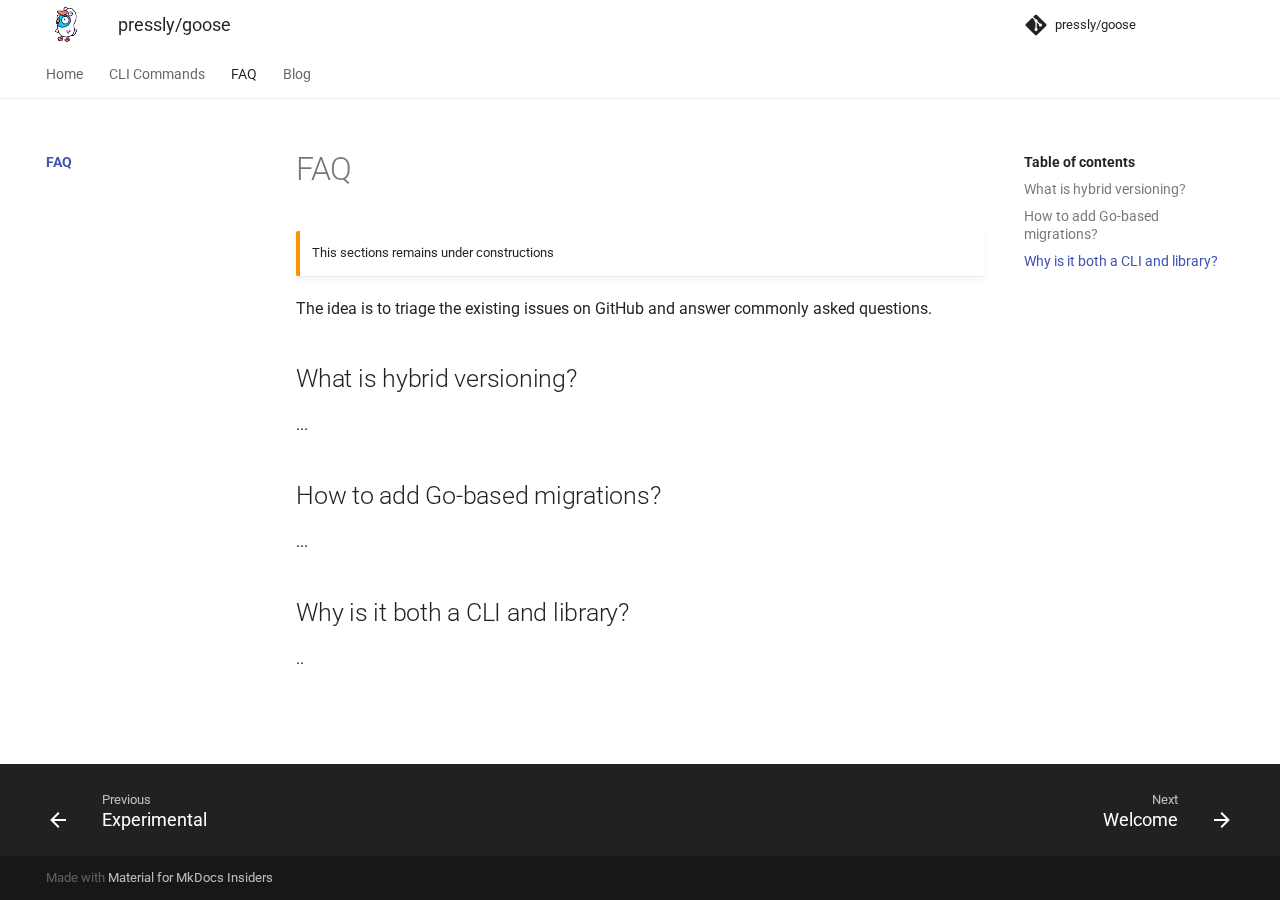
==== commit 1594ef6d: "build" ====
--- a/site/FAQ/index.html
+++ b/site/FAQ/index.html
@@ -17,7 +17,7 @@
         
       
       <link rel="icon" href="../assets/favicon.ico">
-      <meta name="generator" content="mkdocs-1.2.2, mkdocs-material-7.3.3+insiders-3.1.2">
+      <meta name="generator" content="mkdocs-1.2.3, mkdocs-material-7.3.3+insiders-3.1.3">
     
     
       
@@ -517,6 +517,20 @@
     <li class="md-nav__item">
       <a href="../blog/embed-sql-migrations/" class="md-nav__link">
         Embedding migrations
+      </a>
+    </li>
+  
+
+            
+          
+            
+              
+  
+  
+  
+    <li class="md-nav__item">
+      <a href="../blog/better-tests/" class="md-nav__link">
+        Better tests with containers
       </a>
     </li>
   
--- a/site/stylesheets/extra.css
+++ b/site/stylesheets/extra.css
@@ -1,7 +1,7 @@
-body > div.md-container > main > div > div.md-content > article {
+/* body > div.md-container > main > div > div.md-content > article {
   font-family: Verdana, sans-serif;
   font-size: 0.8rem;
-}
+} */
 
 .md-header__button.md-logo {
   margin-top: 0;
@@ -12,11 +12,9 @@
 
 .md-header__button.md-logo img,
 .md-header__button.md-logo svg {
-  height: 2.4rem;
-  width: 2.4rem;
+  height: 2rem;
+  width: 2rem;
 }
 
-body > div.md-container > nav > div > ul > li > a {
-  color: red;
-  font-size: 2rem;
-}
+/* body > div.md-container > nav > div > ul > li > a {
+} */
